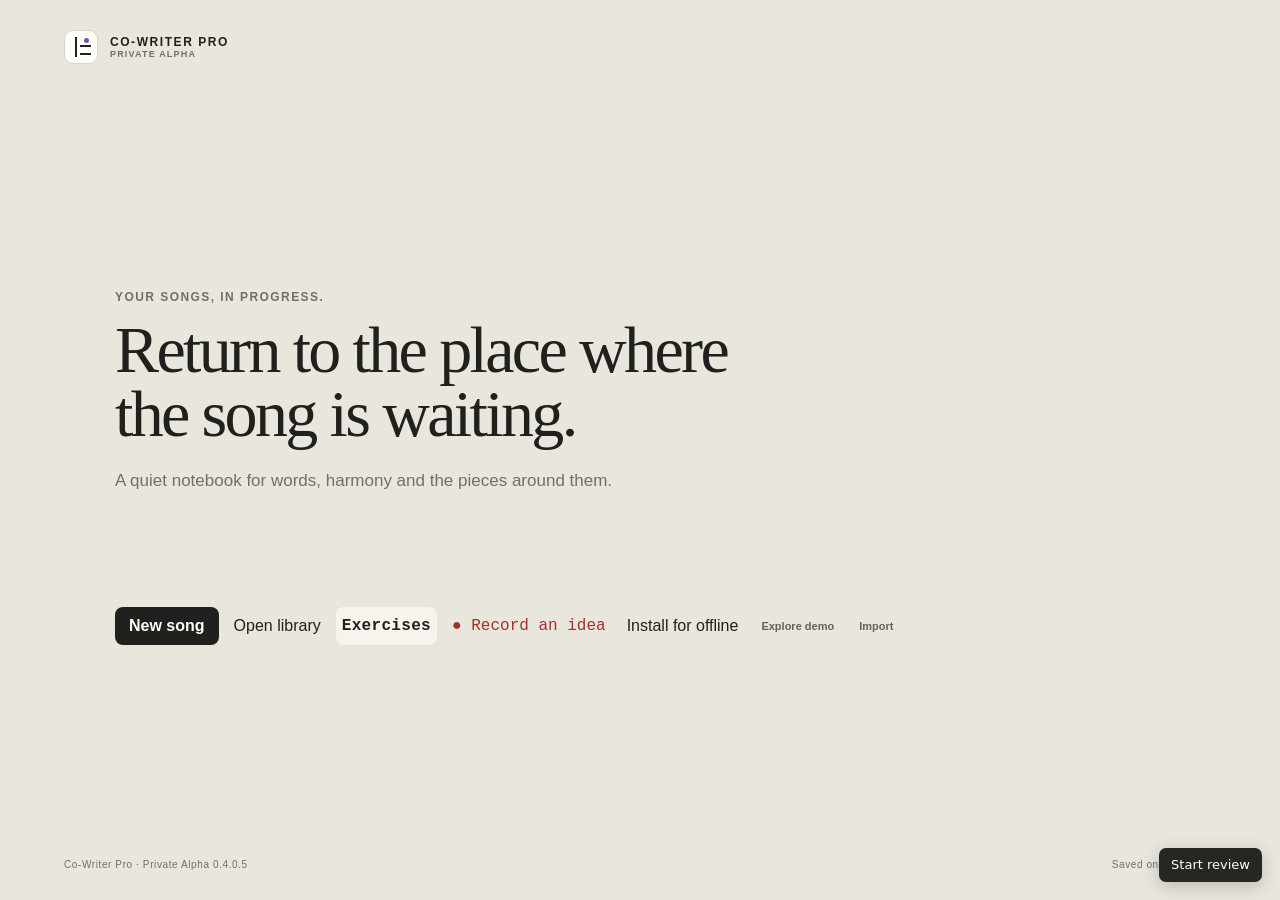
==== index.html @ 7f62469c "Publish Co-Writer Pro 0.4.0.5 field test" ====
<!doctype html>
<html lang="en">
<head>
  <meta charset="utf-8" />
  <meta name="viewport" content="width=device-width, initial-scale=1, viewport-fit=cover" />
  <meta name="theme-color" content="#f3f0e8" />
  <meta name="apple-mobile-web-app-capable" content="yes" />
  <meta name="apple-mobile-web-app-status-bar-style" content="default" />
  <title>Co-Writer Pro Private Alpha 0.4.0.5</title>
  <link rel="manifest" href="manifest.webmanifest" />
  <link rel="apple-touch-icon" href="icon-192.png" />
  <link rel="icon" href="data:image/svg+xml,%3Csvg xmlns='http://www.w3.org/2000/svg' viewBox='0 0 64 64'%3E%3Crect width='64' height='64' rx='14' fill='%23f7f3ea'/%3E%3Cpath d='M18 13v38M25 26h25M25 39h25' stroke='%2320211e' stroke-width='4' stroke-linecap='round'/%3E%3Ccircle cx='32' cy='18' r='4' fill='%237254b8'/%3E%3C/svg%3E" />
  <link rel="stylesheet" href="styles.css" />
</head>
<body>
  <div id="app" class="app-shell page-welcome">
    <section id="welcomePage" class="welcome-page" aria-label="Welcome">
      <header class="welcome-brand">
        <div class="brand-mark" aria-hidden="true"><span></span><i></i><i></i></div>
        <div><div class="wordmark">CO-WRITER PRO</div><div class="alpha-mark">PRIVATE ALPHA</div></div>
      </header>
      <main class="welcome-main">
        <div class="welcome-copy">
          <p class="welcome-kicker">Your songs, in progress.</p>
          <h1>Return to the place where the song is waiting.</h1>
          <p class="welcome-note">A quiet notebook for words, harmony and the pieces around them.</p>
        </div>
        <section id="welcomeContinueCard" class="continue-card hidden">
          <span>Continue writing</span>
          <strong id="welcomeContinueTitle">Untitled Song</strong>
          <small id="welcomeContinueMeta">Edited recently</small>
          <button type="button" id="welcomeContinue" class="primary-button">Open song</button>
        </section>
        <div class="welcome-actions">
          <button type="button" id="welcomeNewSong" class="primary-button">New song</button>
          <button type="button" id="welcomeLibrary" class="ghost-button">Open library</button>
          <button type="button" id="welcomeMorningLines" class="ghost-button welcome-exercises">Exercises</button>
          <button type="button" id="welcomeRecordIdea" class="ghost-button welcome-record">● Record an idea</button>
          <button type="button" id="welcomeInstall" class="ghost-button">Install for offline</button>
          <button type="button" id="welcomeDemo" class="text-button welcome-secondary">Explore demo</button>
          <button type="button" id="welcomeImport" class="text-button welcome-secondary">Import</button>
        </div>
      </main>
      <footer class="welcome-footer"><span>Co-Writer Pro · Private Alpha 0.4.0.5</span><span id="welcomeConnection">Saved on this device</span></footer>
    </section>

    <aside id="sidebar" class="sidebar" aria-label="Song library">
      <header class="sidebar-header">
        <button id="libraryHome" class="brand-lockup library-home" title="Welcome">
          <div class="brand-mark small" aria-hidden="true"><span></span><i></i><i></i></div>
          <div><div class="wordmark">CO-WRITER PRO</div><div class="library-heading">Library</div></div>
        </button>
        <div class="library-header-actions">
          <span class="alpha-mark">PRIVATE ALPHA</span>
          <button id="libraryMenu" class="icon-button" title="Library menu" aria-label="Library menu">•••</button>
          <button id="collapseSidebar" class="icon-button" title="Close library" aria-label="Close library">×</button>
        </div>
      </header>
      <button id="newSong" class="primary-button full-width">New song</button>
      <label class="search-wrap"><span class="sr-only">Search songs</span><input id="songSearch" type="search" placeholder="Search songs" /></label>
      <div id="libraryTools" class="library-tools">
        <button id="libraryFilterButton" class="text-button library-tool-button">Filter</button>
        <button id="librarySortButton" class="text-button library-tool-button">Recently edited</button>
      </div>
      <nav id="libraryFilters" class="library-filters" aria-label="Library filters">
        <button data-filter="active" class="filter-button active">Working</button>
        <button data-filter="finished" class="filter-button">Finished</button>
        <button data-filter="favourite" class="filter-button">Favourites</button>
        <button data-filter="archived" class="filter-button">Archive</button>
      </nav>
      <section id="projectsPanel" class="projects-panel" aria-label="Projects">
        <header><span>Projects</span><button id="newProject" class="icon-button" title="New project" aria-label="New project">+</button></header>
        <div id="projectList" class="project-list"></div>
      </section>
      <div id="songList" class="song-list" role="list"></div>
      <footer class="sidebar-footer">
        <button id="loadDemo" class="text-button">Explore demo</button>
        <button id="importBackup" class="text-button">Import</button>
        <button id="exportBackup" class="text-button">Backup</button>
      </footer>
    </aside>

    <main id="mainShell" class="main-shell">
      <header class="topbar no-print">
        <div class="topbar-left">
          <button id="expandSidebar" class="icon-button" title="Open library" aria-label="Open library">☰</button>
          <button id="homeButton" class="topbar-brand" title="Welcome"><span class="brand-mark tiny" aria-hidden="true"><span></span><i></i><i></i></span><span>CO-WRITER PRO</span></button>
          <div id="saveState" class="save-state"></div><div id="fieldStatus" class="field-status">On this device</div>
        </div>
        <nav id="modeNav" class="mode-nav" aria-label="Song views">
          <div class="creative-modes">
            <button data-view="plan">Plan</button>
            <button data-view="shape">Shape</button>
            <button data-view="write">Write</button>
          </div>
          <span class="mode-divider" aria-hidden="true"></span>
          <button data-view="chart" class="chart-mode-button">Chart</button>
        </nav>
        <div class="topbar-actions">
          <button id="undoButton" class="icon-button" title="Undo" aria-label="Undo">↶</button>
          <button id="redoButton" class="icon-button" title="Redo" aria-label="Redo">↷</button>
          <button id="themeToggle" class="icon-button" title="Toggle appearance" aria-label="Toggle appearance">◐</button>
          <button id="songMenu" class="icon-button" title="Song menu" aria-label="Song menu">•••</button>
        </div>
      </header>

      <section id="emptyState" class="empty-state hidden">
        <div class="empty-card">
          <div class="empty-kicker">CO-WRITER PRO</div>
          <h1>Your first song starts with a blank page.</h1>
          <div class="empty-actions"><button id="emptyNewSong" class="primary-button">New song</button><button id="emptyOpenLibrary" class="ghost-button">Open library</button></div>
        </div>
      </section>

      <section id="workspace" class="workspace hidden">
        <header class="song-shell-header no-print">
          <input id="songTitle" class="song-title-input" value="Untitled Song" aria-label="Song title" />
          <div id="songContext" class="song-context"></div>
          <div class="work-tape-space" aria-hidden="true"></div>
        </header>
        <div id="utilityToolbar" class="utility-toolbar no-print" aria-label="View toolbar"></div>
        <div id="viewHost" class="view-host"></div>
      </section>
    </main>

    <aside id="workbench" class="workbench no-print" aria-label="Shelf">
      <div id="workbenchResize" class="workbench-resize" title="Resize Shelf"></div>
      <header class="workbench-header">
        <div><div class="workbench-title">Shelf</div><div id="workbenchSubtitle" class="workbench-subtitle"></div></div>
        <button id="closeWorkbench" class="icon-button" title="Hide Shelf" aria-label="Hide Shelf">×</button>
      </header>
      <nav id="workbenchTabs" class="workbench-tabs">
        <button data-tab="words" class="active">Words</button>
        <button data-tab="music">Music</button>
      </nav>
      <div id="workbenchBody" class="workbench-body"></div>
    </aside>

    <section id="alternativesTray" class="alternatives-tray no-print" aria-label="Alternatives">
      <header class="alternatives-tray-header"><div><strong>Alternatives</strong><span id="alternativesTrayContext"></span></div><button id="closeAlternativesTray" class="icon-button" aria-label="Close alternatives">×</button></header>
      <div id="alternativesTrayBody" class="alternatives-tray-body"></div>
    </section>

    <aside id="demoGuide" class="demo-guide no-print" aria-label="Demo guide">
      <header class="demo-guide-header">
        <div><div class="demo-guide-kicker">DEMO GUIDE</div><div id="demoGuideProgress" class="demo-guide-progress">1 of 7</div></div>
        <button id="closeDemoGuide" class="icon-button" title="Close demo guide" aria-label="Close demo guide">×</button>
      </header>
      <div id="demoGuideBody" class="demo-guide-body"></div>
      <footer class="demo-guide-footer">
        <button id="demoGuideBack" class="ghost-button">Back</button>
        <button id="demoGuideNext" class="primary-button">Next</button>
      </footer>
    </aside>

    <div id="recordingTransport" class="recording-transport hidden" aria-hidden="true">
      <span class="record-dot"></span><strong>Work Tape</strong><time>00:00</time>
      <button type="button" data-record-action="pause">Pause</button>
      <button type="button" data-record-action="stop">Stop &amp; save</button>
    </div>
  </div>

  <input id="backupFile" type="file" accept=".zip,.json,application/zip,application/json" hidden />
  <div id="toast" class="toast" role="status" aria-live="polite"></div>
  <div id="overlayLayer"></div>

  <section id="morningLines" class="morning-lines hidden" aria-label="Exercises">
    <header class="morning-lines-header">
      <button id="morningLinesClose" class="text-button">← Welcome</button>
      <div><strong>EXERCISES</strong><span>Private writing practice</span></div>
      <button id="morningLinesNew" class="text-button">New page</button>
    </header>
    <div class="morning-lines-setup">
      <label>Exercise<select id="morningLinesExercise"></select></label>
      <p id="morningLinesPrompt"></p>
      <div class="morning-lines-times" aria-label="Timer length">
        <button data-minutes="5">5 min</button><button data-minutes="10">10 min</button><button data-minutes="15">15 min</button><button data-minutes="25">25 min</button>
      </div>
      <button id="morningLinesBegin" class="primary-button">Begin writing</button>
    </div>
    <main class="morning-lines-desk hidden">
      <div class="morning-lines-status"><span id="morningLinesExerciseName"></span><time id="morningLinesTimer">05:00</time></div>
      <textarea id="morningLinesEditor" spellcheck="true" autocapitalize="sentences" aria-label="Exercise page" placeholder="Start typing…"></textarea>
      <footer><span id="morningLinesWords">0 words</span><span id="morningLinesSaved">Saved locally</span></footer>
    </main>
  </section>

  <script src="chord-engine.js"></script>
  <script src="structure-engine.js"></script>
  <script src="utility-engine.js"></script>
  <script src="notebook-engine.js"></script>
  <script src="sandbox-data.js"></script>
  <script src="field-exchange.js"></script>
  <script src="review-capture.js"></script>
  <script src="morning-lines.js"></script>
  <script src="app.js"></script>
</body>
</html>
---- styles.css ----
:root{
  --bg:#e9e6de;--paper:#fffdf7;--paper-deep:#faf7ef;--surface:#f3f0e8;--surface-2:#ece8de;
  --ink:#20211e;--muted:#6f7169;--faint:#a1a39b;--line:#d9d5ca;--rule:#dedbd1;
  --blue:#2e6bd8;--blue-soft:#e9f0ff;--violet:#7254b8;--violet-soft:#eee9fa;
  --teal:#267d75;--teal-soft:#e5f2ef;--gold:#a97820;--gold-soft:#f8efd5;
  --amber:#b46c12;--amber-soft:#fff0d7;--red:#bf4b45;--green:#2d855f;
  --shadow:0 18px 55px rgba(37,36,31,.10);--sidebar-width:248px;--workbench-width:350px;
  --ui-font:"Helvetica Neue",Helvetica,Arial,sans-serif;--type-font:"Courier Prime","Courier New",Courier,monospace;
  --journal-font:Georgia,"Times New Roman",serif;--song-font:var(--journal-font);--song-ink:var(--ink);--song-size:19px;--song-line:1.65;--page-width:860px;
  color-scheme:light;
}
[data-theme="dark"]{
  --bg:#080906;--paper:#11120f;--paper-deep:#0d0e0c;--surface:#151713;--surface-2:#1d1f1a;
  --ink:#f1f0e9;--muted:#acaea5;--faint:#65685f;--line:#292b26;--rule:#30322c;
  --blue:#79a3ff;--blue-soft:#27364e;--violet:#b5a0ec;--violet-soft:#39304c;
  --teal:#75c4bb;--teal-soft:#253d39;--gold:#dfbd68;--gold-soft:#483f29;
  --amber:#e1aa5d;--amber-soft:#4a3a22;--red:#ed817a;--green:#70c29b;
  --shadow:0 22px 60px rgba(0,0,0,.72);color-scheme:dark;
}
*{box-sizing:border-box}html{scroll-behavior:smooth}html,body{margin:0;width:100%;height:100%;overflow:hidden;background:var(--bg);color:var(--ink);font-family:var(--ui-font);-webkit-font-smoothing:antialiased;text-rendering:optimizeLegibility}
button,input,textarea,select{font:inherit;color:inherit}button{cursor:pointer}.hidden{display:none!important}.sr-only{position:absolute;width:1px;height:1px;padding:0;margin:-1px;overflow:hidden;clip:rect(0,0,0,0);white-space:nowrap;border:0}
.app-shell{height:100vh;display:grid;grid-template-columns:var(--sidebar-width) minmax(0,1fr);overflow:hidden}.app-shell.sidebar-collapsed{grid-template-columns:0 minmax(0,1fr)}.app-shell.workbench-open{grid-template-columns:var(--sidebar-width) minmax(0,1fr) var(--workbench-width)}.app-shell.sidebar-collapsed.workbench-open{grid-template-columns:0 minmax(0,1fr) var(--workbench-width)}
.sidebar{min-width:0;background:var(--paper);border-right:1px solid var(--line);padding:16px;display:flex;flex-direction:column;gap:13px;overflow:hidden;transition:.16s ease}.sidebar-collapsed .sidebar{transform:translateX(-100%);opacity:0;pointer-events:none}.sidebar-header,.workbench-header,.topbar,.topbar-left,.topbar-actions{display:flex;align-items:center;justify-content:space-between;gap:10px}.wordmark{font-size:12px;font-weight:850;letter-spacing:.13em}.version-mark{font-size:10px;color:var(--muted);margin-top:2px}
.icon-button,.text-button,.filter-button,.mode-nav button,.ghost-button,.small-button,.primary-button,.tool-button{border:0;border-radius:8px;background:transparent}.icon-button{width:34px;height:34px;display:grid;place-items:center;color:var(--muted)}.icon-button:hover,.text-button:hover,.tool-button:hover{background:var(--surface-2);color:var(--ink)}.primary-button{background:var(--ink);color:var(--paper);padding:10px 14px;font-weight:760}.primary-button:hover{opacity:.9}.full-width{width:100%}
.search-wrap input{width:100%;height:38px;border:1px solid var(--line);border-radius:9px;background:var(--surface);padding:0 11px;outline:0}.search-wrap input:focus{border-color:var(--blue);box-shadow:0 0 0 3px color-mix(in srgb,var(--blue) 18%,transparent)}.library-filters{display:grid;grid-template-columns:repeat(2,1fr);gap:5px}.filter-button{padding:7px;color:var(--muted);font-size:12px}.filter-button.active{background:var(--blue-soft);color:var(--blue);font-weight:760}.song-list{flex:1;min-height:0;overflow:auto;display:grid;align-content:start;gap:5px}.song-item{border:1px solid transparent;border-radius:10px;background:transparent;padding:10px;text-align:left;display:grid;gap:4px}.song-item:hover{background:var(--surface)}.song-item.active{border-color:color-mix(in srgb,var(--blue) 36%,var(--line));background:var(--blue-soft)}.song-item-title{font-weight:760;white-space:nowrap;overflow:hidden;text-overflow:ellipsis}.song-item-meta{display:flex;justify-content:space-between;color:var(--muted);font-size:10px;text-transform:uppercase;letter-spacing:.05em}.song-item-opening{font-size:11px;color:var(--muted);white-space:nowrap;overflow:hidden;text-overflow:ellipsis}.sidebar-footer{display:flex;gap:3px;flex-wrap:wrap;border-top:1px solid var(--line);padding-top:10px}.text-button{padding:7px 8px;color:var(--muted);font-size:11px}
.main-shell{min-width:0;min-height:0;display:grid;grid-template-rows:54px minmax(0,1fr);overflow:hidden}.topbar{height:54px;border-bottom:1px solid var(--line);background:color-mix(in srgb,var(--paper) 92%,transparent);backdrop-filter:blur(12px);padding:0 14px;z-index:30}.save-state{font-size:11px;color:var(--muted)}.mode-nav{display:flex;gap:3px;background:var(--surface);border:1px solid var(--line);border-radius:10px;padding:3px}.mode-nav button{padding:7px 12px;font-size:12px;color:var(--muted)}.mode-nav button.active{background:var(--paper);box-shadow:0 1px 4px rgba(0,0,0,.08);color:var(--ink);font-weight:760}
.workspace{min-height:0;display:grid;grid-template-rows:auto auto minmax(0,1fr);overflow:hidden}.song-shell-header{background:var(--paper);border-bottom:1px solid var(--line);padding:12px 24px;display:flex;align-items:center;gap:12px}.song-title-input{font-size:22px;font-weight:820;border:0;background:transparent;outline:0;flex:1;min-width:0}.song-context{font-size:10px;color:var(--muted);white-space:nowrap}.utility-toolbar{min-height:46px;border-bottom:1px solid var(--line);background:var(--paper);display:flex;align-items:center;justify-content:space-between;gap:8px;padding:6px 14px;overflow-x:auto;scrollbar-width:thin;z-index:20}.tool-group{display:flex;align-items:center;gap:5px;flex:0 0 auto}.tool-group.right{margin-left:auto}.tool-button{padding:7px 9px;color:var(--muted);font-size:11px;white-space:nowrap;border:1px solid transparent}.tool-button.primary-action{background:var(--blue-soft);color:var(--blue);font-weight:760}.tool-button.active{background:var(--surface-2);color:var(--ink)}.tool-button:disabled{opacity:.35;cursor:default}.tool-select{height:31px;border:1px solid var(--line);background:var(--surface);border-radius:7px;padding:0 7px;color:var(--ink);font-size:11px}.tool-divider{width:1px;height:24px;background:var(--line);margin:0 2px}.view-host{min-height:0;overflow:auto;overscroll-behavior:contain}.empty-state{display:grid;place-items:center;padding:30px;height:100%}.empty-card{width:min(610px,100%);background:var(--paper);border:1px solid var(--line);box-shadow:var(--shadow);padding:58px;border-radius:18px}.empty-kicker{color:var(--muted);font-size:11px;font-weight:820;letter-spacing:.13em}.empty-card h1{font-size:48px;line-height:1.02;letter-spacing:-.045em;margin:14px 0}.empty-card p{color:var(--muted);line-height:1.65;max-width:490px;margin:0 0 26px}
/* Plan */
.plan-view{min-height:100%;padding:34px 28px 80px}.plan-page{width:min(var(--page-width),100%);min-height:calc(100vh - 210px);margin:0 auto;background:var(--paper);border:1px solid var(--line);border-radius:4px;box-shadow:0 16px 42px rgba(43,41,34,.08);padding:58px 64px 90px;position:relative}.plan-page::before{content:"";position:absolute;left:44px;top:0;bottom:0;width:1px;background:color-mix(in srgb,var(--teal) 22%,transparent)}.brain-dump{display:block;width:100%;min-height:620px;border:0;resize:none;outline:0;background:transparent;color:var(--ink);font-family:var(--song-font);font-size:var(--song-size);line-height:var(--song-line);padding:0;white-space:pre-wrap}.brain-dump::placeholder{color:var(--faint)}.selection-bar{position:fixed;z-index:80;display:flex;gap:3px;padding:4px;background:var(--ink);color:var(--paper);border-radius:9px;box-shadow:var(--shadow)}.selection-bar button{border:0;background:transparent;color:inherit;padding:6px 8px;border-radius:6px;font-size:10px}.selection-bar button:hover{background:rgba(255,255,255,.15)}
/* Shape */
.shape-view{height:100%;min-height:680px;position:relative;overflow:hidden;background:var(--surface)}.shape-viewport{position:absolute;inset:0;overflow:hidden;cursor:default;touch-action:none;background-image:radial-gradient(circle at 1px 1px,color-mix(in srgb,var(--line) 65%,transparent) 1px,transparent 0);background-size:24px 24px}.shape-viewport.hand{cursor:grab}.shape-viewport.panning{cursor:grabbing}.shape-world{position:absolute;left:0;top:0;width:2600px;height:1800px;transform-origin:0 0}.shape-object{position:absolute;user-select:none}.shape-block{width:220px;min-height:108px;background:var(--paper);border:1px solid var(--line);border-left:4px solid var(--ink);border-radius:10px;box-shadow:0 8px 22px rgba(38,37,32,.08);padding:10px 11px 12px;transition:box-shadow .12s,border-color .12s}.shape-block[data-type="harmony"]{border-left-color:var(--violet);background:color-mix(in srgb,var(--violet-soft) 38%,var(--paper))}.shape-block[data-type="title"]{border-left-color:var(--gold);background:color-mix(in srgb,var(--gold-soft) 42%,var(--paper))}.shape-block.selected,.shape-section.selected{outline:3px solid color-mix(in srgb,var(--blue) 58%,transparent);outline-offset:2px}.shape-block.moving,.shape-section.moving{box-shadow:0 20px 40px rgba(25,25,22,.20);z-index:10}.shape-block-head,.shape-section-head{display:flex;align-items:center;justify-content:space-between;gap:8px;margin-bottom:7px}.shape-grip{border:0;background:transparent;color:var(--faint);cursor:grab;padding:2px 4px;font-weight:900;letter-spacing:-2px}.shape-label{font-size:9px;color:var(--muted);text-transform:uppercase;letter-spacing:.1em;font-weight:820}.shape-more{border:0;background:transparent;color:var(--faint);padding:2px 4px}.shape-block textarea{width:100%;min-height:62px;border:0;resize:none;background:transparent;outline:0;font:inherit;line-height:1.42;color:var(--ink);user-select:text}.shape-chord-summary{font-size:10px;color:var(--violet);margin-top:5px}.shape-section{width:340px;min-height:250px;background:color-mix(in srgb,var(--paper) 95%,transparent);border:1px solid color-mix(in srgb,var(--blue) 18%,var(--line));border-radius:13px;box-shadow:0 10px 28px rgba(38,37,32,.08);padding:11px;resize:both;overflow:auto}.shape-section-title{border:0;background:transparent;outline:0;font-weight:820;min-width:0;flex:1;text-transform:uppercase;letter-spacing:.055em;font-size:12px}.shape-section-lines{display:grid;gap:7px}.shape-line-chip{border:1px solid var(--line);background:var(--paper-deep);border-radius:8px;padding:8px 9px;display:grid;grid-template-columns:minmax(0,1fr) auto;gap:8px;align-items:start;font-family:var(--song-font);font-size:13px;line-height:1.35;cursor:grab}.shape-line-chip.harmony{color:var(--violet);font-family:ui-monospace,SFMono-Regular,Menlo,monospace}.shape-line-chip button{border:0;background:transparent;color:var(--faint);padding:1px 3px}.shape-empty{border:1px dashed var(--line);border-radius:9px;padding:18px;color:var(--muted);font-size:12px;text-align:center}.shape-lasso{position:absolute;border:1px solid var(--blue);background:color-mix(in srgb,var(--blue) 12%,transparent);pointer-events:none;z-index:50}.shape-zoom{position:absolute;right:16px;bottom:16px;z-index:15;display:flex;align-items:center;gap:3px;background:var(--paper);border:1px solid var(--line);border-radius:10px;padding:4px;box-shadow:0 7px 20px rgba(0,0,0,.08)}.shape-zoom button{border:0;background:transparent;border-radius:6px;width:29px;height:29px}.shape-zoom span{font-size:10px;color:var(--muted);min-width:43px;text-align:center}
/* Write notebook */
.write-view{min-height:100%;padding:20px 0 80px}.write-sticky{position:sticky;top:0;z-index:10;background:color-mix(in srgb,var(--bg) 91%,transparent);backdrop-filter:blur(10px);border-bottom:1px solid color-mix(in srgb,var(--line) 70%,transparent);padding:7px 24px;display:flex;align-items:center;justify-content:center;gap:6px}.section-nav{display:flex;gap:4px;overflow:auto;max-width:min(var(--page-width),100%)}.section-nav button{border:0;background:transparent;color:var(--muted);border-radius:7px;padding:6px 9px;font-size:10px;white-space:nowrap}.section-nav button.active{background:var(--paper);color:var(--ink);box-shadow:0 1px 4px rgba(0,0,0,.08)}.document-wrap{padding:24px 24px 80px}.document-page{width:min(var(--page-width),100%);margin:0 auto;background:var(--paper);border:1px solid var(--line);border-radius:4px;box-shadow:0 18px 48px rgba(40,38,33,.09);padding:42px 62px 90px;position:relative}.document-page::before{content:"";position:absolute;left:42px;top:0;bottom:0;width:1px;background:color-mix(in srgb,var(--blue) 14%,transparent)}.harmony-meta{display:flex;gap:5px;flex-wrap:wrap;margin:0 0 32px}.meta-pill{border:1px solid var(--line);background:var(--paper-deep);border-radius:999px;padding:5px 9px;color:var(--muted);font-size:9px}.meta-pill:hover{border-color:var(--violet);color:var(--violet)}.write-section{margin:8px 0 28px;position:relative}.write-section-head{height:34px;display:flex;align-items:center;gap:6px;margin-left:-31px}.section-grip,.line-grip{border:0;background:transparent;color:transparent;cursor:grab;border-radius:6px;font-weight:900;letter-spacing:-2px}.write-section:hover>.write-section-head .section-grip,.notebook-row:hover>.line-grip,.notebook-row.active>.line-grip{color:var(--faint)}.section-grip:hover,.line-grip:hover{background:var(--surface-2);color:var(--blue)!important}.write-section-label{border:0;background:transparent;outline:0;font-size:11px;font-weight:840;letter-spacing:.095em;text-transform:uppercase;flex:1}.section-actions{display:flex;gap:2px;opacity:0}.write-section:hover>.write-section-head .section-actions{opacity:1}.section-actions button,.line-menu-button{border:0;background:transparent;color:var(--faint);border-radius:6px;padding:5px 7px;font-size:10px}.section-actions button:hover,.line-menu-button:hover{background:var(--surface-2);color:var(--ink)}.section-key-note{font-size:9px;color:var(--violet);margin-left:auto}.section-insert{height:22px;display:grid;place-items:center}.section-insert button{border:1px solid transparent;background:var(--paper);color:transparent;border-radius:999px;padding:2px 9px;font-size:9px}.section-insert:hover button,.section-insert button:focus{color:var(--blue);border-color:color-mix(in srgb,var(--blue) 30%,var(--line));background:var(--blue-soft)}
.notebook-lines{display:grid}.notebook-row{position:relative;display:grid;grid-template-columns:27px minmax(0,1fr) 50px;align-items:stretch;min-height:58px}.notebook-row.active{background:linear-gradient(90deg,transparent 0,color-mix(in srgb,var(--blue-soft) 35%,transparent) 7%,color-mix(in srgb,var(--blue-soft) 35%,transparent) 94%,transparent)}.line-grip{align-self:center;width:25px;height:38px;margin-left:-2px}.line-paper{position:relative;border-bottom:1px solid var(--rule);padding:4px 5px 7px;min-width:0}.notebook-row.active .line-paper,.notebook-row:hover .line-paper{border-bottom-color:color-mix(in srgb,var(--blue) 34%,var(--rule))}.notebook-content{display:flex;flex-wrap:wrap;align-items:flex-end;min-height:44px;font-family:var(--song-font);font-size:var(--song-size);line-height:var(--song-line);text-align:left;cursor:text}.word-stack{display:inline-grid;grid-template-rows:18px auto;align-items:end;min-width:8px;position:relative;white-space:pre}.word-stack .word-text{min-height:calc(var(--song-size) * var(--song-line));white-space:pre}.chord-slot{height:18px;display:flex;align-items:flex-end;gap:2px;min-width:100%;border-radius:4px;position:relative}.notebook-row.active .chord-slot:empty:hover::after,.notebook-row:hover .chord-slot:empty:hover::after{content:"+";color:var(--violet);font:700 10px/1 Inter,sans-serif;background:var(--violet-soft);border-radius:4px;padding:2px 4px}.chord-token{border:0;background:transparent;color:var(--violet);font:740 max(10px,calc(var(--song-size) * .62))/1 Inter,sans-serif;padding:1px 2px;border-radius:4px;white-space:nowrap;cursor:grab}.chord-token:hover,.chord-token.selected{background:var(--violet-soft);box-shadow:0 0 0 1px color-mix(in srgb,var(--violet) 35%,transparent)}.chord-token.needs-review::after{content:"•";color:var(--amber);margin-left:2px}.line-editor{width:100%;min-height:42px;border:0;resize:none;outline:0;background:transparent;color:var(--ink);font-family:var(--song-font);font-size:var(--song-size);line-height:var(--song-line);padding:18px 0 0;overflow:hidden}.progression-row .line-editor,.progression-display{font-family:ui-monospace,SFMono-Regular,Menlo,monospace;color:var(--violet);font-size:calc(var(--song-size) * .78)}.line-right{display:flex;align-items:center;justify-content:flex-end;gap:2px}.alt-count{border:0;background:transparent;color:var(--muted);font-size:9px;white-space:nowrap;padding:4px;border-radius:5px}.alt-count:hover{background:var(--surface-2);color:var(--blue)}.line-menu-button{opacity:0}.notebook-row:hover .line-menu-button,.notebook-row.active .line-menu-button{opacity:1}.line-context{grid-column:2/3;display:flex;gap:4px;padding:5px 0 2px}.line-context button{border:0;background:var(--surface);border-radius:6px;padding:5px 7px;color:var(--muted);font-size:9px}.line-context button:hover{background:var(--blue-soft);color:var(--blue)}.add-line{margin:8px 0 0 28px;border:0;background:transparent;color:var(--faint);font-size:10px;padding:5px 8px;border-radius:6px}.add-line:hover{background:var(--surface);color:var(--blue)}.first-section{border:1px dashed var(--line);border-radius:12px;padding:28px;color:var(--muted);display:grid;gap:10px;justify-items:start}.first-section strong{color:var(--ink);font-size:18px}
/* Chord palette */
.floating-palette{position:fixed;z-index:90;width:min(380px,calc(100vw - 24px));background:var(--paper);border:1px solid var(--line);border-radius:13px;box-shadow:var(--shadow);padding:12px}.palette-head{display:flex;align-items:center;justify-content:space-between;margin-bottom:9px}.palette-head strong{font-size:12px}.palette-grid{display:grid;grid-template-columns:repeat(4,1fr);gap:5px}.palette-chord{border:1px solid color-mix(in srgb,var(--violet) 28%,var(--line));background:var(--violet-soft);border-radius:7px;padding:7px;color:var(--violet);display:grid;gap:2px;text-align:center}.palette-chord span:last-child{font-size:8px;color:var(--muted)}.palette-input{display:flex;gap:6px;margin-top:9px}.palette-input input{flex:1;border:1px solid var(--line);background:var(--surface);border-radius:7px;padding:8px;outline:0}.palette-actions{display:flex;gap:5px;margin-top:8px}.palette-actions button{border:1px solid var(--line);background:var(--paper);border-radius:7px;padding:6px 8px;font-size:10px}.palette-actions .danger{color:var(--red)}
/* Workbench */
.workbench{position:relative;min-width:0;background:var(--paper);border-left:1px solid var(--line);display:none;grid-template-rows:auto auto minmax(0,1fr);overflow:hidden}.workbench-open .workbench{display:grid}.workbench-resize{position:absolute;left:-4px;top:0;bottom:0;width:8px;cursor:col-resize;z-index:3}.workbench-header{padding:14px;border-bottom:1px solid var(--line)}.workbench-title{font-weight:840}.workbench-subtitle{font-size:10px;color:var(--muted)}.workbench-tabs{display:grid;grid-template-columns:repeat(3,1fr);gap:2px;padding:6px;border-bottom:1px solid var(--line)}.workbench-tabs button{border:0;background:transparent;border-radius:7px;padding:7px 4px;font-size:10px;color:var(--muted)}.workbench-tabs button.active{background:var(--blue-soft);color:var(--blue);font-weight:760}.workbench-body{min-height:0;overflow:auto;padding:14px}.workbench-scope{display:flex;gap:4px;margin-bottom:10px}.workbench-scope button{border:1px solid var(--line);background:var(--paper);border-radius:999px;padding:5px 8px;color:var(--muted);font-size:9px}.workbench-scope button.active{background:var(--blue-soft);color:var(--blue);border-color:color-mix(in srgb,var(--blue) 30%,var(--line))}.workbench-stack{display:grid;gap:9px}.workbench-empty{border:1px dashed var(--line);border-radius:10px;padding:16px;color:var(--muted);font-size:12px;line-height:1.5}.shelf-card{border:1px dashed var(--line);border-left:4px solid var(--ink);border-radius:10px;background:var(--paper-deep);padding:11px}.shelf-card.harmony{border-left-color:var(--violet)}.shelf-card.title{border-left-color:var(--gold)}.shelf-meta{font-size:8px;text-transform:uppercase;letter-spacing:.08em;color:var(--muted);margin-bottom:5px}.shelf-copy{white-space:pre-wrap;font-family:var(--song-font);font-size:13px;line-height:1.4}.shelf-actions{display:flex;gap:4px;margin-top:9px}.shelf-actions button{border:1px solid var(--line);background:var(--paper);border-radius:6px;padding:5px 7px;color:var(--muted);font-size:9px}.chord-helper-grid{display:grid;grid-template-columns:repeat(4,1fr);gap:6px}.chord-choice{border:1px solid color-mix(in srgb,var(--violet) 28%,var(--line));background:var(--violet-soft);border-radius:8px;padding:8px;color:var(--violet);display:grid;gap:2px;text-align:center}.chord-choice span:last-child{font-size:9px;color:var(--muted)}.workbench textarea{width:100%;min-height:130px;border:1px solid var(--line);background:var(--surface);border-radius:9px;padding:10px;resize:vertical;outline:0;margin-top:12px}
/* Chart */
.chart-view{padding:28px}.chart-tools{width:min(980px,100%);margin:0 auto 14px;display:flex;gap:7px;flex-wrap:wrap}.chart-tools select,.chart-tools button{border:1px solid var(--line);background:var(--paper);border-radius:8px;padding:8px 10px;font-size:11px}.chart-page{width:min(900px,100%);margin:0 auto;background:#fff;color:#191a17;border:1px solid #ddd8ce;box-shadow:var(--shadow);padding:58px 66px 80px}.chart-title{font-size:34px;letter-spacing:-.035em;margin:0}.chart-meta{color:#73756e;font-size:10px;margin:7px 0 30px}.chart-section{margin:0 0 24px;break-inside:avoid}.chart-section h3{font-size:10px;letter-spacing:.1em;text-transform:uppercase;margin:0 0 10px}.chart-line{font-family:Georgia,"Times New Roman",serif;font-size:16px;line-height:1.7;min-height:26px}.chart-line .anchor-group{display:inline-grid;grid-template-rows:13px auto;vertical-align:bottom}.chart-line .anchor-chord{color:#5f439d;font:700 10px/1 Inter,sans-serif}.chart-line .anchor-word{white-space:pre}
/* overlays */
.toast{position:fixed;left:50%;bottom:24px;z-index:120;transform:translate(-50%,16px);opacity:0;pointer-events:none;background:var(--ink);color:var(--paper);border-radius:10px;padding:10px 13px;display:flex;gap:10px;align-items:center;transition:.15s}.toast.visible{opacity:1;transform:translate(-50%,0);pointer-events:auto}.toast button{border:0;background:rgba(255,255,255,.15);color:inherit;border-radius:6px;padding:4px 7px}.overlay-backdrop{position:fixed;inset:0;z-index:70;background:rgba(20,21,18,.34);display:grid;place-items:center;padding:24px}.overlay-backdrop.clear{background:transparent}.modal{width:min(660px,100%);max-height:90vh;overflow:auto;background:var(--paper);border:1px solid var(--line);border-radius:14px;box-shadow:var(--shadow)}.modal-head,.modal-foot{padding:15px 18px;display:flex;align-items:center;justify-content:space-between;gap:10px}.modal-head{border-bottom:1px solid var(--line)}.modal-head h3{margin:0;font-size:16px}.modal-body{padding:18px}.modal-foot{border-top:1px solid var(--line);justify-content:flex-end}.field{display:grid;gap:6px;margin-bottom:14px}.field label{font-size:9px;color:var(--muted);text-transform:uppercase;letter-spacing:.08em;font-weight:760}.field input,.field textarea,.field select{width:100%;border:1px solid var(--line);background:var(--surface);border-radius:8px;padding:9px;outline:0}.field textarea{min-height:130px}.choice-list{display:grid;gap:4px}.choice-button{width:100%;border:0;background:transparent;border-radius:8px;padding:10px;text-align:left}.choice-button:hover{background:var(--blue-soft);color:var(--blue)}.menu-popover{position:fixed;z-index:90;width:225px;background:var(--paper);border:1px solid var(--line);border-radius:11px;box-shadow:var(--shadow);padding:5px}.menu-popover button{width:100%;border:0;background:transparent;border-radius:7px;padding:9px;text-align:left;font-size:11px}.menu-popover button:hover{background:var(--blue-soft);color:var(--blue)}.menu-popover button.danger{color:var(--red)}
@media(max-width:1080px){.app-shell.workbench-open{grid-template-columns:var(--sidebar-width) minmax(0,1fr)}.app-shell.sidebar-collapsed.workbench-open{grid-template-columns:0 minmax(0,1fr)}.workbench-open .workbench{position:fixed;right:0;top:54px;bottom:0;width:min(var(--workbench-width),92vw);z-index:50;box-shadow:var(--shadow)}.document-page,.plan-page{padding-left:48px;padding-right:42px}.document-page::before,.plan-page::before{left:32px}}
@media(max-width:760px){body{overflow:auto}.app-shell,.app-shell.workbench-open{display:block;height:auto}.sidebar{position:fixed;left:0;top:0;bottom:0;width:270px;z-index:60;box-shadow:var(--shadow)}.main-shell{min-height:100vh}.topbar{position:sticky;top:0}.mode-nav{max-width:55vw;overflow:auto}.song-shell-header{padding:10px 16px}.song-context{display:none}.utility-toolbar{position:sticky;top:54px}.view-host{overflow:visible}.plan-view{padding:14px 0}.plan-page,.document-page{border-left:0;border-right:0;border-radius:0;box-shadow:none;padding:38px 25px 70px}.plan-page::before,.document-page::before{display:none}.document-wrap{padding:12px 0 60px}.notebook-row{grid-template-columns:22px minmax(0,1fr) 38px}.shape-view{height:calc(100vh - 150px)}.chart-view{padding:10px 0}.chart-page{border-left:0;border-right:0;box-shadow:none;padding:42px 24px}.tool-group.right{display:none}}
@media print{body{background:#fff;overflow:visible}.no-print,.sidebar,.topbar,.song-shell-header,.utility-toolbar,.workbench,.toast,#overlayLayer,.chart-tools{display:none!important}.app-shell,.main-shell,.workspace,.view-host,.chart-view{display:block;height:auto;overflow:visible;padding:0}.chart-page{border:0;box-shadow:none;width:100%;padding:0}.chart-title{font-size:26pt}.chart-line{font-size:10.5pt}}

/* 0.3.3 interaction and cohesion */
.shape-copy{min-height:62px;white-space:pre-wrap;line-height:1.42;color:var(--ink);user-select:none;cursor:default;padding:1px 0}
.shape-object.selected .shape-copy{cursor:grab}
.shape-object.moving .shape-copy{cursor:grabbing}
.shape-section-title{user-select:none;cursor:default}
.tool-button.selection-action{background:var(--blue-soft);color:var(--blue);font-weight:760}
.text-popover{position:fixed;z-index:90;width:250px;background:var(--paper);border:1px solid var(--line);border-radius:11px;box-shadow:var(--shadow);padding:6px;display:flex;align-items:center;gap:5px}
.text-popover select{flex:1;min-width:0;border:1px solid var(--line);background:var(--surface);border-radius:7px;padding:7px;color:var(--ink)}
.text-popover button{border:1px solid var(--line);background:var(--paper);border-radius:7px;padding:7px 9px;color:var(--muted);font-size:10px}
.side-tool-form{display:grid;gap:13px}
.side-field{display:grid;gap:6px}
.side-field>span,.tool-summary>span{font-size:9px;color:var(--muted);text-transform:uppercase;letter-spacing:.08em;font-weight:760}
.side-field select,.side-field input{width:100%;border:1px solid var(--line);background:var(--surface);border-radius:8px;padding:9px;color:var(--ink);outline:0}
.tool-summary{display:grid;gap:4px;padding-bottom:10px;border-bottom:1px solid var(--line)}
.tool-summary strong{font-size:14px}
.transpose-preview{display:grid;gap:4px}
.preview-heading{font-size:9px;color:var(--muted);text-transform:uppercase;letter-spacing:.08em;font-weight:760;margin-bottom:2px}
.preview-pair{display:grid;grid-template-columns:minmax(0,1fr) 18px minmax(0,1fr);align-items:center;gap:6px;padding:7px 8px;border:1px solid var(--line);background:var(--paper-deep);border-radius:7px;font-family:ui-monospace,SFMono-Regular,Menlo,monospace;font-size:11px}
.preview-pair span:nth-child(2){color:var(--muted);text-align:center}
.preview-pair strong{color:var(--violet)}
.side-tool-actions{display:flex;justify-content:flex-end;gap:6px;padding-top:4px}
.side-tool-actions .compact{padding-left:8px;padding-right:8px}
.workbench-tabs.hidden{display:none}
.workbench-open .document-page{transition:width .14s ease}
@media(min-width:1081px){.workbench-open .document-wrap{padding-left:18px;padding-right:18px}}
.choice-popover{max-height:min(360px,calc(100vh - 24px));overflow:auto}
.menu-heading{padding:8px 9px 6px;color:var(--muted);font-size:9px;font-weight:800;letter-spacing:.08em;text-transform:uppercase;border-bottom:1px solid var(--line);margin-bottom:3px}


/* 0.3.3.1 isolated demonstration */
:root{--demo-guide-width:272px}
.app-shell.demo-guide-open{grid-template-columns:var(--sidebar-width) minmax(0,1fr) var(--demo-guide-width)}
.app-shell.sidebar-collapsed.demo-guide-open{grid-template-columns:0 minmax(0,1fr) var(--demo-guide-width)}
.app-shell.workbench-open.demo-guide-open{grid-template-columns:var(--sidebar-width) minmax(0,1fr) var(--workbench-width) var(--demo-guide-width)}
.app-shell.sidebar-collapsed.workbench-open.demo-guide-open{grid-template-columns:0 minmax(0,1fr) var(--workbench-width) var(--demo-guide-width)}
.demo-mode .topbar{background:color-mix(in srgb,var(--teal-soft) 58%,var(--paper));border-bottom-color:color-mix(in srgb,var(--teal) 24%,var(--line))}
.demo-badge{display:inline-block;border:1px solid color-mix(in srgb,var(--teal) 35%,var(--line));background:var(--teal-soft);color:var(--teal);border-radius:999px;padding:3px 7px;font-size:9px;font-weight:850;letter-spacing:.08em;vertical-align:middle}
.demo-guide{display:none;min-width:0;background:var(--paper);border-left:1px solid var(--line);grid-template-rows:auto minmax(0,1fr) auto;overflow:hidden}
.demo-guide.visible{display:grid}
.demo-guide-header{display:flex;align-items:center;justify-content:space-between;gap:8px;padding:15px;border-bottom:1px solid var(--line)}
.demo-guide-kicker{font-size:10px;letter-spacing:.12em;font-weight:850;color:var(--teal)}
.demo-guide-progress{font-size:10px;color:var(--muted);margin-top:3px}
.demo-guide-body{overflow:auto;padding:17px;display:grid;align-content:start;gap:13px}
.demo-guide-body h3{font-size:18px;line-height:1.15;letter-spacing:-.02em;margin:4px 0 0}
.demo-guide-body p{font-size:12px;line-height:1.6;color:var(--muted);margin:0}
.demo-guide-purpose{padding:12px;border:1px solid var(--line);background:var(--paper-deep);border-radius:10px;color:var(--muted);font-size:10px;line-height:1.65}
.demo-guide-purpose strong{color:var(--ink)}
.demo-guide-footer{display:flex;justify-content:space-between;gap:8px;padding:12px 14px;border-top:1px solid var(--line)}
.demo-guide-footer button{min-width:76px;padding:8px 11px}
.demo-highlight{position:relative;z-index:8;outline:3px solid color-mix(in srgb,var(--teal) 65%,transparent)!important;outline-offset:5px!important;box-shadow:0 0 0 8px color-mix(in srgb,var(--teal) 10%,transparent),var(--shadow)!important;transition:outline-color .15s,box-shadow .15s}
@media(max-width:1320px){
  .app-shell.workbench-open.demo-guide-open{grid-template-columns:var(--sidebar-width) minmax(0,1fr) var(--demo-guide-width)}
  .app-shell.sidebar-collapsed.workbench-open.demo-guide-open{grid-template-columns:0 minmax(0,1fr) var(--demo-guide-width)}
  .demo-guide-open.workbench-open .workbench{position:fixed;right:var(--demo-guide-width);top:54px;bottom:0;width:min(var(--workbench-width),42vw);z-index:50;box-shadow:var(--shadow)}
}
@media(max-width:860px){
  .app-shell.demo-guide-open,.app-shell.sidebar-collapsed.demo-guide-open,.app-shell.workbench-open.demo-guide-open,.app-shell.sidebar-collapsed.workbench-open.demo-guide-open{display:block}
  .demo-guide.visible{position:fixed;right:0;top:54px;bottom:0;width:min(var(--demo-guide-width),88vw);z-index:55;box-shadow:var(--shadow)}
}
@media print{.demo-guide{display:none!important}}

/* Sandbox library foundation */
.sandbox-badge{border-color:color-mix(in srgb,var(--blue) 38%,var(--line));background:var(--blue-soft);color:var(--blue)}
.library-filters button:disabled{opacity:.32;cursor:default}

/* Language and flow foundation */
.song-search-input{width:100%;border:1px solid var(--line);border-radius:10px;background:var(--paper);color:var(--ink);padding:12px 14px;font:inherit;margin-bottom:12px}.song-search-results{max-height:52vh;overflow:auto}.chord-token.needs-review{position:relative}.chord-token.needs-review::after{content:"";position:absolute;right:-4px;top:-3px;width:6px;height:6px;border-radius:50%;background:var(--amber)}

/* Songwriter interface foundation */
.library-tools{display:flex;align-items:center;justify-content:space-between;gap:6px;margin-top:-5px}.library-tool-button{border:1px solid var(--line);background:var(--paper);border-radius:8px;padding:6px 8px;max-width:55%;overflow:hidden;text-overflow:ellipsis;white-space:nowrap}.projects-panel{display:grid;gap:5px;border-top:1px solid var(--line);padding-top:10px}.projects-panel>header{display:flex;align-items:center;justify-content:space-between;padding:0 3px}.projects-panel>header>span{font-size:9px;text-transform:uppercase;letter-spacing:.1em;color:var(--muted);font-weight:820}.project-list{display:grid;gap:2px}.project-button{border:0;background:transparent;border-radius:7px;text-align:left;padding:6px 8px;color:var(--muted);font-size:11px;white-space:nowrap;overflow:hidden;text-overflow:ellipsis}.project-button:hover,.project-button.active{background:var(--surface);color:var(--ink)}.project-button.drop-target{background:var(--blue-soft);color:var(--blue);outline:1px solid color-mix(in srgb,var(--blue) 35%,var(--line))}.song-item{padding:0;display:grid;grid-template-columns:minmax(0,1fr) auto;align-items:start;overflow:hidden}.song-item-open{border:0;background:transparent;text-align:left;min-width:0;padding:10px;display:grid;gap:4px;color:inherit}.song-stage-button{align-self:start;margin:8px 7px 0 0;border:0;background:var(--surface-2);border-radius:999px;padding:4px 7px;color:var(--muted);font-size:8px;text-transform:uppercase;letter-spacing:.055em}.song-stage-button:hover{background:var(--blue-soft);color:var(--blue)}.song-item-project,.song-item-tuning{font-size:9px;color:var(--muted);white-space:nowrap;overflow:hidden;text-overflow:ellipsis}.song-item-opening{grid-column:auto}.song-item[draggable="true"]{cursor:grab}

/* Blank writing page first */
.plan-view{padding-top:22px}.plan-page{padding-top:48px}.brain-dump:empty::before{content:none}.selection-bar{display:none!important}

/* Shape: scraps rather than cards */
.shape-block{border:1px solid color-mix(in srgb,var(--line) 82%,transparent);border-left-width:1px;border-radius:5px;box-shadow:0 3px 10px rgba(38,37,32,.045);padding:9px 11px 12px;background:var(--paper)}.shape-block[data-type="harmony"]{border-left:3px solid var(--violet);background:color-mix(in srgb,var(--violet-soft) 24%,var(--paper))}.shape-block[data-type="title"]{border-left:3px solid var(--gold);background:color-mix(in srgb,var(--gold-soft) 25%,var(--paper))}.shape-block-head{min-height:14px;margin:-3px 0 4px}.shape-block[data-type="fragment"] .shape-block-head{height:0;min-height:0;margin:0}.shape-block[data-type="fragment"] .shape-label{display:none}.shape-block .shape-grip,.shape-block .shape-more{opacity:0;pointer-events:none;transition:opacity .1s}.shape-block:hover .shape-grip,.shape-block:hover .shape-more,.shape-block.selected .shape-grip,.shape-block.selected .shape-more{opacity:1;pointer-events:auto}.shape-label{font-size:8px}.shape-copy{min-height:46px;font-family:var(--song-font);font-size:14px;line-height:1.45;padding-top:2px}.progression-copy{font-family:ui-monospace,SFMono-Regular,Menlo,monospace;color:var(--violet);letter-spacing:.015em}.shape-section{min-height:132px!important;height:270px;resize:both;overflow:visible;border-radius:7px;box-shadow:0 4px 14px rgba(38,37,32,.055);padding:9px;background:color-mix(in srgb,var(--paper) 97%,transparent)}.shape-section-head{margin-bottom:5px}.shape-section .shape-grip,.shape-section .shape-more{opacity:0;transition:opacity .1s}.shape-section:hover .shape-grip,.shape-section:hover .shape-more,.shape-section.selected .shape-grip,.shape-section.selected .shape-more{opacity:1}.shape-section-lines{gap:0}.shape-line-chip{border:0;border-bottom:1px solid color-mix(in srgb,var(--line) 72%,transparent);background:transparent;border-radius:0;padding:7px 4px;box-shadow:none;grid-template-columns:minmax(0,1fr) 22px;font-size:13px}.shape-line-chip:last-child{border-bottom:0}.shape-line-chip.harmony{background:color-mix(in srgb,var(--violet-soft) 22%,transparent);border-radius:4px;margin:3px 0;padding:7px}.shape-line-lift{opacity:0}.shape-line-chip:hover .shape-line-lift{opacity:1}.shape-empty{padding:13px;border-radius:5px}

/* Write: one quiet notebook surface */
.write-view{padding-top:0}.write-sticky{justify-content:flex-start;border-bottom:0;background:transparent;padding:8px max(24px,calc((100% - var(--page-width))/2));pointer-events:none}.section-jump{pointer-events:auto;border:0;background:color-mix(in srgb,var(--paper) 88%,transparent);box-shadow:0 1px 5px rgba(0,0,0,.06);border-radius:7px;padding:6px 9px;color:var(--muted);font-size:10px}.document-wrap{padding-top:4px}.document-page{padding-top:28px}.notebook-meta{display:block;border:0;background:transparent;color:var(--muted);font-size:10px;padding:0 0 18px;text-align:left}.notebook-meta:hover{color:var(--violet)}.write-section{margin-top:2px;margin-bottom:24px}.write-section-head{margin-left:-28px}.notebook-row{grid-template-columns:27px minmax(0,1fr) minmax(24px,auto);min-height:52px}.line-grip,.line-right{opacity:0;transition:opacity .1s}.notebook-row:hover>.line-grip,.notebook-row.active>.line-grip,.notebook-row:hover>.line-right,.notebook-row.active>.line-right{opacity:1}.line-right{min-width:24px}.alt-count{font-size:8px}.line-paper{padding-top:1px;padding-bottom:5px}.notebook-content{min-height:41px}.word-stack{grid-template-rows:17px auto}.chord-slot{height:17px}.chord-token,.chord-row-token{display:inline-flex;flex-direction:column;align-items:flex-start;gap:0}.chord-token small,.chord-row-token small{font-size:7px;line-height:1.05;color:color-mix(in srgb,var(--violet) 70%,var(--muted));font-weight:600}.chord-slot.drop-target,.chord-bar.drop-target{background:var(--violet-soft);outline:1px dashed var(--violet)}.add-row-menu{display:block;margin:4px 0 0 28px;width:24px;height:24px;border:0;border-radius:999px;background:transparent;color:var(--faint);font-size:13px}.add-row-menu:hover,.add-row-menu:focus{background:var(--surface);color:var(--blue)}

/* Standalone harmony is a notebook chord row, not a form block */
.notebook-row.chord-row{min-height:43px}.notebook-row.chord-row .line-paper{padding:6px 5px 8px}.chord-row-content{display:flex;align-items:baseline;gap:10px;min-height:28px}.chord-row-label{flex:0 0 auto;color:var(--muted);font:750 8px/1.2 Inter,sans-serif;text-transform:uppercase;letter-spacing:.09em}.chord-row-bars{display:flex;flex-wrap:wrap;align-items:center;gap:0;color:var(--violet);font-family:ui-monospace,SFMono-Regular,Menlo,monospace;font-size:calc(var(--song-size) * .76);min-width:0;cursor:text}.chord-bar{display:inline-flex;align-items:center;gap:7px;white-space:nowrap;min-width:50px;padding:2px 12px 2px 8px;border-left:1px solid color-mix(in srgb,var(--violet) 43%,var(--line))}.chord-bar:last-child{border-right:1px solid color-mix(in srgb,var(--violet) 43%,var(--line))}.chord-row-token{border:0;background:transparent;color:var(--violet);font:700 inherit;padding:3px 4px;border-radius:4px;cursor:grab}.chord-row-token:hover,.chord-row-token.selected{background:var(--violet-soft);box-shadow:0 0 0 1px color-mix(in srgb,var(--violet) 35%,transparent)}.chord-row-blank{display:inline-block;width:22px;height:1em}.chord-row-editor{padding-top:3px;color:var(--violet);font-family:ui-monospace,SFMono-Regular,Menlo,monospace;font-size:calc(var(--song-size) * .76);line-height:1.55}

/* Shelf: a quiet shelf, not an admin panel */
.workbench-body{padding:13px}.shelf-add{border:0;background:transparent;color:var(--blue);font-size:11px;padding:5px 2px;margin-bottom:8px}.shelf-card{position:relative;border:1px solid color-mix(in srgb,var(--line) 78%,transparent);border-left-width:1px;border-radius:6px;background:var(--paper);padding:10px;box-shadow:0 2px 8px rgba(0,0,0,.025)}.shelf-card.harmony{border-left:3px solid var(--violet)}.shelf-card.title{border-left:3px solid var(--gold)}.shelf-actions{opacity:0;max-height:0;overflow:hidden;margin-top:0;transition:opacity .1s,max-height .1s,margin .1s}.shelf-card:hover .shelf-actions,.shelf-card:focus-within .shelf-actions{opacity:1;max-height:36px;margin-top:8px}.shelf-actions button{border:0;background:var(--surface);padding:5px 7px}.shelf-meta{font-size:8px}.shelf-section-heading{margin:14px 0 6px;color:var(--muted);font-size:9px;text-transform:uppercase;letter-spacing:.08em;font-weight:800}.shelf-chord-entry{display:grid;grid-template-columns:minmax(0,1fr) auto;gap:6px;margin-top:12px}.shelf-chord-entry input{min-width:0;border:1px solid var(--line);background:var(--surface);border-radius:8px;padding:9px}.chord-helper-grid.compact{grid-template-columns:repeat(4,1fr)}.progression-pad{margin-top:14px;border-top:1px solid var(--line);padding-top:10px}.progression-pad summary,.player-tools summary{cursor:pointer;color:var(--muted);font-size:10px}.progression-pad textarea{min-height:72px}.keep-choice{display:grid;grid-template-columns:auto 1fr 1fr;align-items:center;gap:5px}.keep-choice>span{font-size:9px;text-transform:uppercase;letter-spacing:.08em;color:var(--muted);font-weight:800}.keep-choice button{border:1px solid var(--line);background:var(--paper);border-radius:7px;padding:7px;color:var(--muted);font-size:10px}.keep-choice button.active{background:var(--blue-soft);border-color:color-mix(in srgb,var(--blue) 30%,var(--line));color:var(--blue)}.player-tools{border-top:1px solid var(--line);padding-top:10px}.harp-match{display:grid;gap:4px;margin:10px 0;padding:10px;background:var(--paper-deep);border-radius:7px;font-size:10px}.harp-match strong{margin-bottom:2px}.harp-match span{color:var(--muted)}.check-row{display:flex;align-items:center;gap:7px;padding:5px 0;font-size:10px;color:var(--muted)}

/* Chart */
.chart-page{width:min(980px,100%)}.chart-chord-row{font-family:ui-monospace,SFMono-Regular,Menlo,monospace;color:#5f439d;white-space:normal;display:flex;flex-wrap:wrap;gap:4px}.chart-row-label{display:block;width:100%;font:700 8px/1.3 Inter,sans-serif;letter-spacing:.08em;text-transform:uppercase;color:#73756e}.secondary-chords{color:#777;font:600 9px/1.3 Inter,sans-serif;margin-top:1px}.anchor-group{white-space:nowrap}

/* Strong but restrained focus */
button:focus-visible,input:focus-visible,textarea:focus-visible,select:focus-visible,summary:focus-visible{outline:2px solid color-mix(in srgb,var(--blue) 70%,transparent);outline-offset:2px}.shape-object.selected{outline-width:2px}.danger{color:var(--red)!important}

@media(max-width:1080px){.write-sticky{padding-left:20px}.document-page{padding-top:25px}.chord-helper-grid{grid-template-columns:repeat(3,1fr)}}
@media(max-width:760px){.library-tools{display:grid;grid-template-columns:1fr 1fr}.write-sticky{padding-left:12px}.notebook-meta{padding-bottom:13px}.chord-row-bars{font-size:12px}.chord-bar{padding-left:6px;padding-right:8px}.notebook-row{grid-template-columns:22px minmax(0,1fr) 28px}}


/* Shape interaction foundation */
.shape-viewport{overscroll-behavior:none;-webkit-user-select:none;user-select:none}
.shape-world{will-change:transform}
.shape-section{display:flex;flex-direction:column;min-width:260px;max-width:none}
.shape-section-head{height:28px;flex:0 0 28px;cursor:grab}
.shape-section-head:active{cursor:grabbing}
.shape-section-canvas{position:relative;flex:1 1 auto;min-height:82px;overflow:visible}
.shape-section-canvas>.shape-empty{position:absolute;inset:10px;display:grid;place-items:center}
.shape-line-chip{position:absolute;display:block;box-sizing:border-box;min-width:150px;max-width:520px;border:1px solid color-mix(in srgb,var(--line) 70%,transparent);border-radius:5px;background:color-mix(in srgb,var(--paper) 98%,transparent);padding:8px 28px 8px 9px;cursor:grab;box-shadow:0 2px 6px rgba(38,37,32,.035);transition:box-shadow .12s,border-color .12s,transform .12s;user-select:none}
.shape-line-chip:hover{border-color:color-mix(in srgb,var(--blue) 24%,var(--line));box-shadow:0 5px 12px rgba(38,37,32,.07)}
.shape-line-chip:active,.shape-line-chip.moving{cursor:grabbing;box-shadow:0 14px 28px rgba(38,37,32,.16);z-index:30}
.shape-line-chip.selected{outline:2px solid color-mix(in srgb,var(--blue) 62%,transparent);outline-offset:2px}
.shape-line-chip.harmony{border-left:3px solid var(--violet);background:color-mix(in srgb,var(--violet-soft) 20%,var(--paper));font-family:ui-monospace,SFMono-Regular,Menlo,monospace;color:var(--violet)}
.shape-line-copy{white-space:pre-wrap;line-height:1.38;overflow-wrap:anywhere}
.shape-line-chip textarea{display:block;width:100%;min-height:42px;border:0;outline:0;resize:none;background:transparent;color:var(--ink);font:inherit;line-height:1.4;user-select:text}
.shape-line-more{position:absolute;right:5px;top:4px;border:0;background:transparent;color:var(--faint);opacity:0;pointer-events:none;padding:3px 4px}
.shape-line-chip:hover .shape-line-more,.shape-line-chip.selected .shape-line-more{opacity:1;pointer-events:auto}
.shape-zoom-label{width:auto!important;min-width:48px;padding:0 7px!important;font-size:10px;color:var(--muted)}
.shape-block textarea{overflow:hidden}
.shape-object.moving,.shape-line-chip.moving{transition:none}

/* 0.4.0 workspace and identity shell */
/* 0.4.0.1 inherited shell correction: neutralise the legacy two-column sidebar grid.
   In 0.4 the library is a page/drawer, so a collapsed sidebar must not
   reserve a zero-width first column for the main workspace. */
.app-shell.sidebar-collapsed{grid-template-columns:minmax(0,1fr)}
.page-workspace.sidebar-collapsed.workbench-open{grid-template-columns:minmax(0,1fr) var(--workbench-width)}

:root{--library-max:1180px;--shelf-width:360px}
.alpha-mark{font-size:9px;letter-spacing:.13em;color:var(--muted);font-weight:800}
.brand-mark{position:relative;width:34px;height:34px;border:1px solid var(--line);border-radius:9px;background:var(--paper);display:inline-block;flex:0 0 auto}
.brand-mark::before{content:"";position:absolute;left:10px;top:6px;bottom:6px;width:1.5px;background:var(--ink)}
.brand-mark i{position:absolute;left:15px;right:6px;height:1.5px;background:var(--ink)}.brand-mark i:nth-of-type(1){top:14px}.brand-mark i:nth-of-type(2){top:22px}
.brand-mark span{position:absolute;width:5px;height:5px;border-radius:999px;background:var(--violet);left:19px;top:7px}
.brand-mark.small{width:30px;height:30px}.brand-mark.tiny{width:24px;height:24px;border-radius:6px}.brand-mark.tiny::before{left:7px;top:5px;bottom:5px}.brand-mark.tiny i{left:11px;right:4px}.brand-mark.tiny i:nth-of-type(1){top:10px}.brand-mark.tiny i:nth-of-type(2){top:16px}.brand-mark.tiny span{left:14px;top:4px;width:4px;height:4px}
.brand-lockup,.library-header-actions,.topbar-brand{display:flex;align-items:center;gap:10px}.topbar-brand{border:0;background:transparent;font-size:10px;font-weight:850;letter-spacing:.12em;padding:3px 5px;border-radius:8px}.topbar-brand:hover{background:var(--surface)}
.welcome-page{position:fixed;inset:0;background:var(--bg);z-index:100;display:grid;grid-template-rows:auto 1fr auto;padding:30px clamp(24px,5vw,72px)}
.page-library .welcome-page,.page-workspace .welcome-page{display:none}
.welcome-brand{display:flex;align-items:center;gap:12px}.welcome-main{width:min(1050px,100%);margin:auto;display:grid;grid-template-columns:minmax(0,1.4fr) minmax(300px,.65fr);gap:80px;align-items:end}.welcome-kicker{font-size:12px;text-transform:uppercase;letter-spacing:.12em;color:var(--muted);font-weight:800}.welcome-copy h1{font-family:var(--song-font);font-weight:500;font-size:clamp(44px,6vw,78px);line-height:.98;letter-spacing:-.04em;margin:14px 0 20px;max-width:800px}.welcome-note{color:var(--muted);font-size:17px;line-height:1.6;max-width:560px}.continue-card{border-top:1px solid var(--ink);border-bottom:1px solid var(--line);padding:18px 0 22px;display:grid;gap:8px}.continue-card>span{font-size:10px;text-transform:uppercase;letter-spacing:.12em;color:var(--muted);font-weight:800}.continue-card strong{font-family:var(--song-font);font-size:28px;font-weight:500}.continue-card small{color:var(--muted)}.continue-card .primary-button{justify-self:start;margin-top:8px}.welcome-actions{grid-column:1/-1;display:flex;flex-wrap:wrap;gap:9px;margin-top:16px}.welcome-footer{font-size:10px;color:var(--muted);letter-spacing:.06em}
.app-shell{grid-template-columns:minmax(0,1fr);position:relative}.main-shell{grid-column:1}.sidebar{display:none}.workbench{display:none}
.page-library .main-shell,.page-library .workbench,.page-library .alternatives-tray{display:none!important}.page-library .sidebar{display:grid;position:fixed;inset:0;z-index:90;width:100%;padding:30px max(28px,calc((100vw - var(--library-max))/2));grid-template-columns:230px minmax(0,1fr);grid-template-rows:auto auto auto auto minmax(0,1fr) auto;column-gap:36px;row-gap:12px;border:0;background:var(--bg);overflow:auto;transform:none!important;opacity:1!important;pointer-events:auto!important}.page-library .sidebar-header{grid-column:1/-1;padding-bottom:20px;border-bottom:1px solid var(--line)}.page-library #newSong{grid-column:1;grid-row:2;align-self:start}.page-library .search-wrap{grid-column:2;grid-row:2}.page-library .library-tools{grid-column:2;grid-row:3;display:flex;justify-content:flex-end}.page-library .library-filters{grid-column:2;grid-row:4;display:flex;gap:6px}.page-library .projects-panel{grid-column:1;grid-row:3/6;align-self:start;position:sticky;top:0}.page-library .song-list{grid-column:2;grid-row:5;overflow:visible;display:grid;gap:0;border-top:1px solid var(--line);align-content:start}.page-library .sidebar-footer{grid-column:1/-1;grid-row:6}.page-library .song-item{grid-template-columns:minmax(0,1fr) auto;align-items:center;border-radius:0;border-bottom:1px solid var(--line);padding:18px 4px}.page-library .song-item:hover{background:color-mix(in srgb,var(--paper) 55%,transparent)}.page-library .song-item.active{background:var(--paper);border-left:3px solid var(--blue);padding-left:13px}.page-library .song-item-open{display:grid;grid-template-columns:minmax(0,1fr) auto;gap:6px 24px;text-align:left}.page-library .song-item-title{font-family:var(--song-font);font-size:23px;font-weight:500;grid-column:1}.page-library .song-item-meta{grid-column:2;grid-row:1;text-align:right;gap:18px}.page-library .song-item-opening{grid-column:1;max-width:620px}.page-library .song-stage-button{grid-column:2;grid-row:1/3}.library-heading{font-family:var(--song-font);font-size:22px;margin-top:2px}.page-library .collapseSidebar{display:none}
.page-workspace .sidebar{display:flex;position:fixed;left:0;top:0;bottom:0;width:var(--sidebar-width);z-index:75;box-shadow:18px 0 45px rgba(0,0,0,.15);transform:translateX(-105%);transition:transform .16s ease}.page-workspace:not(.sidebar-collapsed) .sidebar{transform:translateX(0)}.page-workspace .sidebar::after{content:"";position:fixed;left:var(--sidebar-width);top:0;right:0;bottom:0;background:rgba(0,0,0,.14);pointer-events:none}.page-workspace.sidebar-collapsed .sidebar{display:flex;transform:translateX(-105%)}
.page-workspace .main-shell{display:grid}.page-workspace.workbench-open{grid-template-columns:minmax(0,1fr) var(--workbench-width)}.page-workspace.workbench-open .main-shell{grid-column:1}.page-workspace.workbench-open .workbench{display:flex;grid-column:2;position:relative}.page-workspace.chart-view-active:not(.workbench-open) .workbench{display:none!important}.page-workspace.chart-view-active{grid-template-columns:minmax(0,1fr)!important}.page-workspace.chart-view-active .main-shell{background:#ececea}.page-workspace.chart-view-active .view-host{background:#ececea}.page-workspace.chart-view-active .song-shell-header,.page-workspace.chart-view-active .utility-toolbar{background:#f8f8f5}
.mode-nav{background:transparent;border:0;padding:0;gap:10px}.creative-modes{display:flex;background:var(--surface);border:1px solid var(--line);border-radius:10px;padding:3px}.mode-divider{height:24px;width:1px;background:var(--line)}.chart-mode-button{border:1px solid var(--line)!important;background:var(--surface)!important}.chart-mode-button.active{background:var(--paper)!important;color:var(--ink)!important;box-shadow:0 1px 4px rgba(0,0,0,.08)}
.song-shell-header{padding:9px 24px}.song-title-input{font-family:var(--song-font);font-weight:500}.work-tape-space{width:110px;height:28px;margin-left:auto}
.workbench-tabs{grid-template-columns:1fr 1fr}.workbench-tabs button[data-tab="alternatives"],.workbench-tabs button[data-tab="spare"],.workbench-tabs button[data-tab="chords"]{display:none}
.alternatives-tray{display:none;position:fixed;left:0;right:0;bottom:0;z-index:55;background:var(--paper);border-top:1px solid var(--line);box-shadow:0 -16px 40px rgba(0,0,0,.10);max-height:280px}.page-workspace.alternatives-open .alternatives-tray{display:grid;grid-template-rows:auto minmax(0,1fr)}.page-workspace.alternatives-open .workspace{padding-bottom:230px}.alternatives-tray-header{display:flex;justify-content:space-between;align-items:center;padding:11px 18px;border-bottom:1px solid var(--line)}.alternatives-tray-header>div{display:flex;align-items:baseline;gap:10px}.alternatives-tray-header strong{font-size:10px;text-transform:uppercase;letter-spacing:.1em}.alternatives-tray-header span{font-size:10px;color:var(--muted)}.alternatives-tray-body{display:flex;gap:12px;overflow:auto;padding:14px 18px}.alternatives-tray-body .shelf-card{min-width:260px;max-width:360px}.alternatives-tray-body .shelf-actions{opacity:1;max-height:40px;margin-top:8px}
.recording-transport{position:fixed;left:50%;bottom:18px;transform:translateX(-50%);z-index:10030;background:#24241f;color:#f7f3ea;border-radius:12px;padding:9px 11px 9px 14px;display:flex;align-items:center;gap:10px;box-shadow:0 8px 30px #0005;font:12px var(--ui-font)}.recording-transport time{font:13px var(--type-font);min-width:42px}.recording-transport button{border:1px solid #ffffff2b;border-radius:7px;background:#ffffff12;color:#fff;padding:7px 10px;font:700 10px var(--ui-font)}.recording-transport button:last-child{background:#f3eee3;color:#24241f}.record-dot{width:8px;height:8px;border-radius:50%;background:#e4574e;box-shadow:0 0 0 4px #e4574e2d;animation:recordPulse 1.4s infinite}@keyframes recordPulse{50%{opacity:.48}}
.empty-actions{display:flex;gap:8px}.workspace.focused .topbar-brand,.workspace.focused .song-context{display:none}
@media(max-width:900px){.welcome-main{grid-template-columns:1fr;gap:30px}.page-library .sidebar{grid-template-columns:1fr;padding:22px}.page-library .sidebar-header,.page-library #newSong,.page-library .search-wrap,.page-library .library-tools,.page-library .library-filters,.page-library .projects-panel,.page-library .song-list,.page-library .sidebar-footer{grid-column:1}.page-library .projects-panel{grid-row:auto;position:static}.page-library .song-list{grid-row:auto}.page-workspace.workbench-open{grid-template-columns:minmax(0,1fr)}.page-workspace.workbench-open .workbench{position:fixed;right:0;top:54px;bottom:0;width:min(var(--workbench-width),88vw);z-index:60;box-shadow:-16px 0 40px rgba(0,0,0,.18)}}
.library-home{border:0;background:transparent;text-align:left;padding:0;border-radius:9px}.library-home:hover{opacity:.78}.work-tape-space{display:none}.page-workspace .sidebar{opacity:1;pointer-events:auto}.page-workspace.sidebar-collapsed .sidebar{opacity:0;pointer-events:none}.alternatives-compare-inline{display:grid;grid-template-columns:minmax(240px,1fr) minmax(240px,1fr) auto;gap:12px;width:100%;align-items:stretch}.alternatives-compare-inline article{background:var(--paper-deep);border:1px solid var(--line);border-radius:8px;padding:12px}.alternatives-compare-inline article span{font-size:9px;text-transform:uppercase;letter-spacing:.09em;color:var(--muted);font-weight:800}.alternatives-compare-inline article p{font-family:var(--song-font);font-size:17px;line-height:1.45;margin:7px 0 0}.alternatives-compare-actions{display:flex;align-items:end;gap:6px}@media(max-width:780px){.alternatives-compare-inline{grid-template-columns:1fr}.alternatives-compare-actions{align-items:center}}


/* 0.4.0.2 shell, Welcome and inspector hotfix */

.review-capture{position:fixed;right:18px;bottom:18px;z-index:10020;font:13px/1.2 var(--font-ui,system-ui);color:#f7f4eb}
.review-capture button{border:0;border-radius:7px;padding:9px 12px;cursor:pointer;font:inherit}
.review-start{background:#272721;color:#fff;box-shadow:0 4px 18px #0003}
.review-active{display:flex;align-items:center;gap:7px;padding:7px;background:#272721;border-radius:10px;box-shadow:0 5px 24px #0005}
.review-active.hidden,.review-start.hidden{display:none}
.review-active span{display:flex;align-items:center;gap:5px;padding:0 5px}
.review-active i{width:8px;height:8px;border-radius:50%;background:#d96858;box-shadow:0 0 0 3px #d9685833}
.review-active small{color:#c8c5ba;margin-left:3px}
.review-active button{background:#f4f0e6;color:#272721}
.review-active .review-issue{background:#e7c06c}
.review-active .review-export{background:#8fae8d}
.review-active .review-stop{padding:7px 9px;background:transparent;color:#eee;font-size:18px}

.morning-lines{position:fixed;inset:0;z-index:10010;background:#e8e2d7;color:#25241f;display:grid;grid-template-rows:auto minmax(0,1fr);font-family:var(--type-font);isolation:isolate}
.morning-lines::before{content:"";position:absolute;inset:0;z-index:-1;pointer-events:none;opacity:.36;background-image:radial-gradient(circle at 20% 30%,#fff8 0 1px,transparent 1.5px),radial-gradient(circle at 72% 64%,#8a79651f 0 1px,transparent 1.4px);background-size:17px 19px,23px 29px;mix-blend-mode:multiply}
.morning-lines.hidden{display:none}.morning-lines-open{overflow:hidden}.morning-lines-open #app{visibility:hidden}.morning-lines-open .review-capture{display:none}
.morning-lines-header{display:grid;grid-template-columns:1fr auto 1fr;align-items:center;padding:18px 28px;border-bottom:1px solid #c9c0b2;background:#eee9dfcc;backdrop-filter:blur(12px)}
.morning-lines-header>div{text-align:center}.morning-lines-header strong{display:block;font:700 11px/1 var(--ui-font);letter-spacing:.2em}.morning-lines-header span{display:block;margin-top:5px;color:#777064;font:11px var(--ui-font)}.morning-lines-header button{font-family:var(--ui-font)}.morning-lines-header button:last-child{justify-self:end}
.morning-lines-setup{align-self:center;justify-self:center;width:min(620px,calc(100vw - 40px));text-align:center}
.morning-lines-setup label{display:grid;gap:9px;text-align:left;color:#726b60;font:700 10px/1 var(--ui-font);text-transform:uppercase;letter-spacing:.14em}.morning-lines-setup select{appearance:none;width:100%;padding:15px 16px;border:1px solid #c9c1b4;border-radius:2px;background:#f7f3eb;color:#282720;font:20px var(--journal-font)}
.morning-lines-setup p{min-height:76px;margin:28px auto;color:#4c4941;font:20px/1.55 var(--journal-font)}
.morning-lines-times{display:flex;justify-content:center;gap:8px;margin:20px 0}.morning-lines-times button{padding:9px 14px;border:1px solid #c9c1b4;background:transparent;border-radius:2px;color:#575249;font-family:var(--type-font)}.morning-lines-times button.active{background:#2e2d28;color:#fff;border-color:#2e2d28}
.morning-lines-desk{width:min(920px,100%);height:100%;min-height:0;margin:auto;padding:28px 24px 18px;display:grid;grid-template-rows:auto minmax(0,1fr) auto}.morning-lines-desk.hidden,.morning-lines-setup.hidden{display:none}
.morning-lines-status,.morning-lines-desk footer{display:flex;justify-content:space-between;color:#797267;font:10px/1 var(--ui-font);letter-spacing:.12em;text-transform:uppercase}.morning-lines-status{padding:0 8px 18px}.morning-lines-status time{font:13px var(--type-font);color:#38362f}
#morningLinesEditor{width:100%;height:100%;resize:none;border:0;border-top:1px solid #d3ccbf;border-bottom:1px solid #d3ccbf;outline:0;padding:44px clamp(18px,5vw,76px);background-color:#f8f3e9;background-image:repeating-linear-gradient(to bottom,transparent 0,transparent 35px,#aaa09224 35px,#aaa09224 36px);background-attachment:local;color:#292721;box-shadow:0 8px 34px #5f594922;font:20px/36px var(--type-font);font-variant-ligatures:none;letter-spacing:.012em;tab-size:4;caret-color:#8f3f2f;scroll-behavior:smooth;overscroll-behavior:contain;transition:box-shadow 90ms ease,background-color 120ms ease}
#morningLinesEditor:focus{box-shadow:0 10px 42px #5f59492b,inset 3px 0 0 #a64e3b55;background-color:#fbf6ec}
#morningLinesEditor.key-strike{background-color:#fcf7ed}
#morningLinesEditor::placeholder{color:#9a9183;font-style:italic}
.morning-lines-desk footer{padding:14px 8px 0}.morning-lines.time-complete #morningLinesTimer{color:#a34e3a}.morning-lines.time-complete #morningLinesEditor{border-bottom-color:#a34e3a}
@media(max-width:650px){.morning-lines-header{grid-template-columns:1fr 1fr}.morning-lines-header>div{display:none}.morning-lines-desk{padding:18px 0 12px}#morningLinesEditor{border-left:0;border-right:0;padding:30px 22px}.morning-lines-status,.morning-lines-desk footer{padding-left:18px;padding-right:18px}}

.welcome-exercises{border-color:color-mix(in srgb,var(--ink) 18%,var(--line));background:color-mix(in srgb,var(--paper) 60%,transparent);font-family:var(--type-font);font-weight:700;letter-spacing:.02em}
.plan-page,.document-page{background-image:linear-gradient(90deg,transparent 0,transparent 100%),radial-gradient(circle at 20% 15%,color-mix(in srgb,var(--ink) 2%,transparent) 0 1px,transparent 1.4px);background-size:auto,19px 23px}

/* 0.4.0.3 usability pass */
.shape-block{min-width:150px;min-height:76px;resize:both;overflow:auto}
.shape-section{min-width:250px;min-height:150px}
.brain-dump,.notebook-content{color:var(--song-ink)}
.line-editor{color:inherit}
.line-paper[data-text-color="red"]{color:#9f332c}.line-paper[data-text-color="blue"]{color:#2457a6}
.line-paper{cursor:text;padding-block:7px 10px}.notebook-row{min-height:64px}.notebook-row:hover .line-paper{background:color-mix(in srgb,var(--blue-soft) 18%,transparent)}
.shelf-card[draggable="true"],.chord-choice[draggable="true"],.shelf-progression-entry[draggable="true"]{cursor:grab}.shelf-card[draggable="true"]:active,.chord-choice[draggable="true"]:active{cursor:grabbing}
[data-theme="dark"] .page-workspace.chart-view-active,[data-theme="dark"] .page-workspace.chart-view-active .main-shell,[data-theme="dark"] .page-workspace.chart-view-active .view-host{background:#080906}
[data-theme="dark"] .page-workspace.chart-view-active .song-shell-header,[data-theme="dark"] .page-workspace.chart-view-active .utility-toolbar{background:#11120f}
[data-theme="dark"] .chart-page{background:#11120f;color:#f1f0e9;border-color:#292b26}
[data-theme="dark"] .chart-meta,[data-theme="dark"] .secondary-chords{color:#acaea5}
.alternatives-tray-body{counter-reset:choice}.alternative-choice{position:relative;padding-left:42px;min-width:220px}.alternative-letter{position:absolute;left:12px;top:12px;width:22px;height:22px;display:grid;place-items:center;border:1px solid var(--line);border-radius:50%;font:700 10px/1 var(--ui-font);color:var(--muted)}.alternative-choice.current{border-style:solid}.alternative-choice.current .alternative-letter{background:var(--ink);color:var(--paper);border-color:var(--ink)}

/* Chord placement and formatting clarity */
.chord-token{font-size:max(12px,calc(var(--song-size) * .68));padding:3px 4px;min-height:21px;user-select:none;-webkit-user-select:none;touch-action:none}
.chord-row-token{font-size:1.05em;padding:4px 6px;user-select:none;-webkit-user-select:none;touch-action:none}
.chord-token::selection,.chord-row-token::selection{background:transparent}
.chord-slot{min-height:21px}.word-stack{grid-template-rows:21px auto}
.chart-line[data-text-color="red"]{color:#9f332c}.chart-line[data-text-color="blue"]{color:#2457a6}
.text-popover{width:min(560px,calc(100vw - 24px));padding:12px;display:grid;grid-template-columns:minmax(0,1.8fr) minmax(150px,1fr) auto;align-items:start;gap:12px}
.format-group{display:grid;gap:7px;min-width:0}.format-label{font:700 9px/1 var(--ui-font);letter-spacing:.1em;text-transform:uppercase;color:var(--muted)}.format-controls{display:flex;align-items:stretch;gap:5px;min-height:36px}
.text-popover .font-tile{flex:1;padding:8px 10px;color:var(--ink);white-space:nowrap}.text-popover .font-tile.active,.text-popover .color-swatch.active{border-color:var(--blue);box-shadow:0 0 0 2px color-mix(in srgb,var(--blue) 18%,transparent);background:var(--blue-soft)}
.font-sans{font-family:var(--ui-font)}.font-serif{font-family:var(--journal-font)}.font-typewriter{font-family:var(--type-font)}
.format-appearance select{width:78px;flex:0 0 auto}.text-popover .color-swatch{width:34px;min-width:34px;padding:0;position:relative}.color-swatch::after{content:"";width:14px;height:14px;border-radius:50%;display:block;margin:auto;background:currentColor}.color-ink{color:var(--ink)!important}.color-red{color:#9f332c!important}.color-blue{color:#2457a6!important}
.format-styles .format-controls{white-space:nowrap}.format-styles button{min-width:36px}.format-styles button:last-child{min-width:116px}
@media(max-width:640px){.text-popover{grid-template-columns:1fr}.format-controls{flex-wrap:wrap}.text-popover .font-tile{min-width:100px}}
:root{--workbench-width:370px}
.welcome-page{z-index:80}
#overlayLayer{position:relative;z-index:200}
.overlay-backdrop{z-index:200}
.menu-popover{z-index:220}
.welcome-copy h1{font-size:clamp(42px,5.2vw,66px);max-width:720px}
.welcome-page.has-song .welcome-copy h1{font-size:clamp(40px,4.7vw,60px)}
.welcome-secondary{color:color-mix(in srgb,var(--muted) 82%,var(--ink));font-weight:600}
.continue-card[role="button"]{cursor:pointer;border-radius:4px;transition:background .12s,padding .12s}
.continue-card[role="button"]:hover,.continue-card[role="button"]:focus-visible{background:color-mix(in srgb,var(--paper) 58%,transparent);padding-left:10px;padding-right:10px;outline:none}
.welcome-footer{font-size:10px}

.page-library .sidebar{grid-template-columns:210px minmax(0,1fr);grid-template-rows:auto auto auto minmax(0,1fr);column-gap:36px}
.page-library #newSong{grid-column:1;grid-row:2;max-width:170px;width:100%}
.page-library .search-wrap{grid-column:2;grid-row:2}
.page-library .library-tools{grid-column:2;grid-row:2;align-self:center;justify-self:end;margin:0;padding-right:8px;pointer-events:none}
.page-library .library-tools>*{pointer-events:auto}
.page-library .search-wrap input{padding-right:210px}
.page-library .library-filters{grid-column:2;grid-row:3}
.page-library .projects-panel{grid-column:1;grid-row:3/5}
.page-library .song-list{grid-column:2;grid-row:4}
.page-library .sidebar-footer{display:none}
.library-header-actions{display:flex;align-items:center;gap:6px}
.library-empty{padding:56px 4px;max-width:520px;color:var(--muted)}
.library-empty h2{font-family:var(--song-font);font-size:30px;font-weight:500;color:var(--ink);margin:0 0 8px}
.library-empty p{line-height:1.55;margin:0 0 18px}

.page-workspace.workbench-open{grid-template-columns:minmax(620px,1fr) minmax(300px,var(--workbench-width))}
.page-workspace.workbench-open .workbench{display:grid;grid-template-rows:auto auto minmax(0,1fr);align-content:stretch;width:auto;max-width:420px;min-width:300px}
.workbench-header{align-self:start;padding:16px 18px 12px}
.workbench-tabs{align-self:start;padding:0 12px 9px;border-bottom:1px solid var(--line)}
.workbench-body{align-self:stretch;padding:16px 18px}
.workbench-resize{left:-3px;width:6px;background:transparent}
.workbench-resize:hover,.workbench-resize:active{background:color-mix(in srgb,var(--blue) 22%,transparent)}
.workbench-empty{border-color:color-mix(in srgb,var(--line) 78%,transparent);background:color-mix(in srgb,var(--paper-deep) 35%,transparent)}

.brain-dump:focus-visible{outline:none!important;box-shadow:none!important}
.plan-page{width:min(940px,calc(100% - 48px))}
.first-section{border:0;padding:16px 0;min-height:180px;align-content:start}
.first-section-button{border:0;background:transparent;color:var(--blue);font-size:13px;padding:8px 2px;font-weight:700}
.first-section-button:hover,.first-section-button:focus-visible{background:var(--blue-soft);border-radius:7px;padding-left:9px;padding-right:9px}
.notebook-meta{white-space:normal}

.page-workspace.chart-view-active.workbench-open{grid-template-columns:minmax(650px,1fr) minmax(320px,390px)!important}
.page-workspace.chart-view-active.workbench-open .workbench{display:grid!important;max-width:390px;width:auto}
.page-workspace.chart-view-active .topbar-brand>span:last-child{white-space:nowrap;overflow:hidden;text-overflow:clip;max-width:155px}
.page-workspace.chart-view-active .chart-view{padding:24px 28px}
.page-workspace.chart-view-active .chart-page{width:min(1020px,100%)}

@media(max-width:1100px){
  .page-workspace.workbench-open,.page-workspace.chart-view-active.workbench-open{grid-template-columns:minmax(0,1fr)!important}
  .page-workspace.workbench-open .workbench,.page-workspace.chart-view-active.workbench-open .workbench{position:fixed;right:0;top:54px;bottom:0;width:min(380px,88vw);max-width:88vw;z-index:60;box-shadow:-16px 0 40px rgba(0,0,0,.18)}
}
@media(max-width:900px){
  .page-library .sidebar{grid-template-columns:1fr;grid-template-rows:auto auto auto auto auto;padding:22px}
  .page-library .sidebar-header,.page-library #newSong,.page-library .search-wrap,.page-library .library-tools,.page-library .library-filters,.page-library .projects-panel,.page-library .song-list{grid-column:1;grid-row:auto}
  .page-library .library-tools{justify-self:stretch;justify-content:flex-end;margin-top:-4px}
  .page-library .search-wrap input{padding-right:12px}
}

/* 0.4.0.4 Work Tapes and Studio Log */
.welcome-record{font-family:var(--type-font);color:#9f332c;border-color:color-mix(in srgb,#9f332c 35%,var(--line))}.welcome-record:disabled{opacity:.55}
.tool-button.has-takes,.song-item-tapes{color:#9f332c}.song-item-tapes{font:700 10px var(--type-font);letter-spacing:.04em}
.unattached-captures{display:flex;align-items:center;justify-content:space-between;gap:18px;padding:14px 16px;margin:0 0 8px;background:color-mix(in srgb,#c4844e 10%,var(--paper));border:1px solid color-mix(in srgb,#c4844e 32%,var(--line));border-radius:8px}.unattached-captures>div{display:grid;gap:3px}.unattached-captures strong{font-family:var(--song-font);font-size:18px;font-weight:500}.unattached-captures span{font-size:10px;color:var(--muted)}
.studio-log{display:grid;gap:12px;min-width:min(620px,75vw)}.studio-log-composer{display:grid;grid-template-columns:minmax(0,1fr) auto;gap:8px;align-items:end}.studio-log-composer textarea{resize:vertical;min-height:62px}.studio-record-button{justify-self:start}.studio-log-list{display:grid;gap:9px;max-height:min(55vh,560px);overflow:auto;padding-right:3px}.studio-log-entry{display:grid;gap:9px;padding:13px;border:1px solid var(--line);border-radius:8px;background:var(--paper-deep)}.studio-log-entry>header{display:flex;align-items:center;justify-content:space-between;gap:12px}.studio-log-entry header>div,.studio-log-entry>div:first-child{display:grid;gap:3px}.studio-log-entry strong{font-family:var(--song-font);font-size:17px;font-weight:550}.studio-log-entry small{display:block;color:var(--muted);font-size:9px;text-transform:uppercase;letter-spacing:.06em}.studio-log-entry p{white-space:pre-wrap;margin:0;font:16px/1.55 var(--journal-font)}.studio-log-audio audio{width:100%;height:36px}.studio-log-actions{display:flex;gap:12px;align-items:center}.studio-log-actions .danger{color:#a33d35}.studio-log-entry.audio-missing .studio-log-audio::after{content:'Audio is not available in this browser profile.';color:var(--muted);font-size:11px}
@media(max-width:650px){.studio-log{min-width:0}.studio-log-composer{grid-template-columns:1fr}.recording-transport{left:10px;right:10px;transform:none;justify-content:center}.recording-transport strong{display:none}}

/* 0.4.0.5 retreat field test */
html,body{min-height:100%;min-height:100dvh}.app-shell{height:100vh;height:100dvh}.field-status{padding:5px 8px;border:1px solid var(--line);border-radius:999px;color:var(--muted);font:700 9px var(--ui-font);white-space:nowrap;cursor:pointer}.field-status.offline{color:#8a542b;background:color-mix(in srgb,#c4844e 12%,var(--paper))}.welcome-footer{display:flex;justify-content:space-between;gap:16px}.install-guide{font:15px/1.55 var(--journal-font)}.install-guide p{margin:0 0 18px}.exchange-preview{display:grid;gap:16px;min-width:min(520px,72vw)}.exchange-stamp{display:grid;gap:3px;padding:14px;border-left:3px solid var(--violet);background:var(--paper-deep)}.exchange-stamp span,.exchange-preview dt{font:800 9px var(--ui-font);letter-spacing:.1em;color:var(--muted)}.exchange-stamp strong{font:22px var(--song-font)}.exchange-stamp small{color:var(--muted)}.exchange-preview dl{display:grid;gap:8px;margin:0}.exchange-preview dl div{display:grid;grid-template-columns:90px 1fr;gap:12px;border-bottom:1px solid var(--line);padding:7px 0}.exchange-preview dd{margin:0}.exchange-preview p{margin:0;color:var(--muted);line-height:1.5}.exchange-preview .exchange-warning{color:#9a4b35}.studio-log-entry.exchange{border-left:3px solid var(--violet)}
@media(hover:none),(pointer:coarse){
  button,.icon-button,.text-button,.tool-button,.filter-button{min-height:42px}.line-grip,.line-right,.shelf-actions,.shape-line-more{opacity:1!important;pointer-events:auto!important;max-height:none}.line-menu-button,.shape-more{min-width:42px;min-height:42px}.shape-block,.shape-section{resize:none}.chord-token,.chord-row-token{min-width:36px;min-height:34px}.shelf-card{padding:13px}.menu-popover button,.choice-button{min-height:46px}
}
@media(max-width:700px){
  .welcome-page{padding:calc(18px + env(safe-area-inset-top)) 18px calc(14px + env(safe-area-inset-bottom));overflow:auto}.welcome-main{display:block;margin:46px 0 20px}.welcome-copy h1{font-size:clamp(38px,12vw,54px)}.welcome-note{font-size:15px}.continue-card{margin-top:32px}.welcome-actions{display:grid;grid-template-columns:1fr 1fr}.welcome-actions button{width:100%}.welcome-actions .welcome-secondary{grid-column:auto}.welcome-footer{align-items:flex-end;font-size:9px}
  .topbar{height:auto;min-height:58px;padding:calc(4px + env(safe-area-inset-top)) 8px 4px;gap:4px}.topbar-brand>span:last-child,.save-state,.field-status{display:none}.topbar-left,.topbar-actions{gap:2px}.mode-nav{gap:3px}.mode-nav button{padding:8px 7px}.mode-divider{display:none}.main-shell{grid-template-rows:auto minmax(0,1fr)}.song-shell-header{padding:8px 12px}.song-title-input{font-size:19px}.utility-toolbar{padding:5px 8px;justify-content:flex-start}.utility-toolbar .tool-group.right{display:flex;margin-left:0}.tool-button{padding:7px 8px}
  .plan-page{width:100%;padding:28px 18px 120px}.brain-dump{min-height:calc(100dvh - 220px)}.document-wrap{padding:0}.document-page{width:100%;min-height:100%;padding:24px 16px 140px;border:0;box-shadow:none}.write-section-head{margin-left:0}.notebook-row{grid-template-columns:30px minmax(0,1fr) 42px}.line-paper{padding-inline:3px}.line-right{min-width:42px}.notebook-meta{font-size:10px}.chart-view{padding:10px}.chart-page{padding:24px 18px;min-width:0}
  .page-library .sidebar{padding:calc(16px + env(safe-area-inset-top)) 14px calc(20px + env(safe-area-inset-bottom));row-gap:9px}.page-library .sidebar-header{padding-bottom:10px}.page-library #newSong{max-width:none}.page-library .library-filters{overflow-x:auto}.page-library .filter-button{flex:0 0 auto}.page-library .song-item{grid-template-columns:minmax(0,1fr);padding:14px 2px}.page-library .song-item-open{grid-template-columns:1fr}.page-library .song-item-meta{grid-column:1;grid-row:auto;text-align:left;justify-content:flex-start}.page-library .song-stage-button{grid-column:1;grid-row:auto;justify-self:start}.projects-panel{max-height:150px;overflow:auto}
  .workbench,.page-workspace.workbench-open .workbench,.page-workspace.chart-view-active.workbench-open .workbench{top:0!important;bottom:0;width:100vw!important;max-width:none!important;padding-top:env(safe-area-inset-top);z-index:90}.alternatives-tray{max-height:46dvh;padding-bottom:env(safe-area-inset-bottom)}.overlay-backdrop{align-items:end;padding:0}.modal{width:100%;max-width:none;max-height:88dvh;border-radius:16px 16px 0 0;padding-bottom:env(safe-area-inset-bottom)}.modal-body{overflow:auto}.modal-foot{flex-wrap:wrap}.exchange-preview{min-width:0}.recording-transport{bottom:calc(10px + env(safe-area-inset-bottom))}.review-capture{z-index:150}
  .shape-controls{max-width:calc(100vw - 20px);overflow-x:auto}.shape-help{display:none}.shape-viewport{touch-action:none}
}
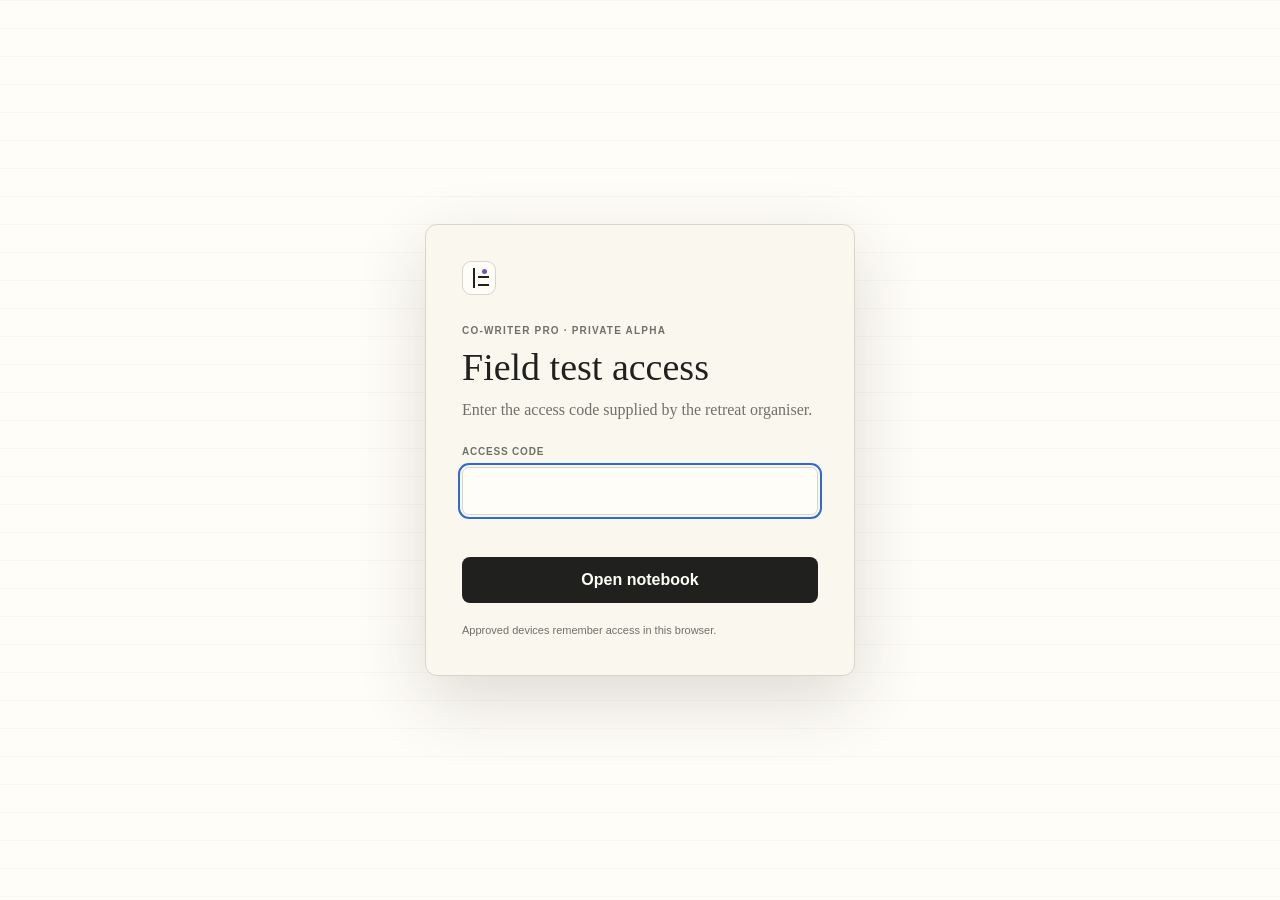
==== commit 683d4b0a: "Require field-test access code" ====
--- a/index.html
+++ b/index.html
@@ -10,9 +10,25 @@
   <link rel="manifest" href="manifest.webmanifest" />
   <link rel="apple-touch-icon" href="icon-192.png" />
   <link rel="icon" href="data:image/svg+xml,%3Csvg xmlns='http://www.w3.org/2000/svg' viewBox='0 0 64 64'%3E%3Crect width='64' height='64' rx='14' fill='%23f7f3ea'/%3E%3Cpath d='M18 13v38M25 26h25M25 39h25' stroke='%2320211e' stroke-width='4' stroke-linecap='round'/%3E%3Ccircle cx='32' cy='18' r='4' fill='%237254b8'/%3E%3C/svg%3E" />
+  <script>document.documentElement.classList.add('access-locked')</script>
   <link rel="stylesheet" href="styles.css" />
 </head>
 <body>
+  <section id="accessGate" class="access-gate" aria-labelledby="accessGateTitle">
+    <div class="access-gate-card">
+      <div class="brand-mark" aria-hidden="true"><span></span><i></i><i></i></div>
+      <p class="access-gate-kicker">CO-WRITER PRO · PRIVATE ALPHA</p>
+      <h1 id="accessGateTitle">Field test access</h1>
+      <p>Enter the access code supplied by the retreat organiser.</p>
+      <form id="accessGateForm">
+        <label for="accessGateCode">Access code</label>
+        <input id="accessGateCode" type="password" inputmode="text" autocomplete="current-password" autocapitalize="none" spellcheck="false" required />
+        <p id="accessGateError" class="access-gate-error" role="alert" aria-live="polite"></p>
+        <button type="submit" class="primary-button">Open notebook</button>
+      </form>
+      <small>Approved devices remember access in this browser.</small>
+    </div>
+  </section>
   <div id="app" class="app-shell page-welcome">
     <section id="welcomePage" class="welcome-page" aria-label="Welcome">
       <header class="welcome-brand">
@@ -185,6 +201,7 @@
     </main>
   </section>
 
+  <script src="access-gate.js"></script>
   <script src="chord-engine.js"></script>
   <script src="structure-engine.js"></script>
   <script src="utility-engine.js"></script>
--- a/styles.css
+++ b/styles.css
@@ -324,11 +324,13 @@
 @media(max-width:650px){.studio-log{min-width:0}.studio-log-composer{grid-template-columns:1fr}.recording-transport{left:10px;right:10px;transform:none;justify-content:center}.recording-transport strong{display:none}}
 
 /* 0.4.0.5 retreat field test */
+.access-locked body{overflow:hidden}.access-locked body>:not(#accessGate){visibility:hidden}.access-gate[hidden]{display:none}.access-gate{position:fixed;inset:0;z-index:1000;display:grid;place-items:center;padding:24px;background:var(--paper);background-image:linear-gradient(rgba(80,73,61,.035) 1px,transparent 1px);background-size:100% 28px;color:var(--ink)}.access-gate-card{width:min(430px,100%);padding:36px;border:1px solid var(--line);border-radius:12px;background:var(--paper-deep);box-shadow:0 24px 70px rgba(40,36,29,.16)}.access-gate-card>.brand-mark{margin-bottom:26px}.access-gate-kicker{margin:0 0 12px;font:800 10px var(--ui-font);letter-spacing:.12em;color:var(--muted)}.access-gate h1{margin:0 0 10px;font:500 38px/1.05 var(--song-font)}.access-gate-card>p:not(.access-gate-kicker){margin:0 0 24px;color:var(--muted);font:16px/1.5 var(--journal-font)}.access-gate form{display:grid;gap:10px}.access-gate label{font:800 10px var(--ui-font);letter-spacing:.08em;text-transform:uppercase;color:var(--muted)}.access-gate input{width:100%;min-height:48px;padding:10px 12px;border:1px solid var(--line);border-radius:7px;background:var(--paper);color:var(--ink);font:18px var(--type-font)}.access-gate input:focus{outline:2px solid var(--blue);outline-offset:2px}.access-gate .primary-button{margin-top:4px;min-height:46px}.access-gate-error{min-height:18px;margin:0;color:#9f332c;font:12px var(--ui-font)}.access-gate-card>small{display:block;margin-top:20px;color:var(--muted);font:11px/1.4 var(--ui-font)}
 html,body{min-height:100%;min-height:100dvh}.app-shell{height:100vh;height:100dvh}.field-status{padding:5px 8px;border:1px solid var(--line);border-radius:999px;color:var(--muted);font:700 9px var(--ui-font);white-space:nowrap;cursor:pointer}.field-status.offline{color:#8a542b;background:color-mix(in srgb,#c4844e 12%,var(--paper))}.welcome-footer{display:flex;justify-content:space-between;gap:16px}.install-guide{font:15px/1.55 var(--journal-font)}.install-guide p{margin:0 0 18px}.exchange-preview{display:grid;gap:16px;min-width:min(520px,72vw)}.exchange-stamp{display:grid;gap:3px;padding:14px;border-left:3px solid var(--violet);background:var(--paper-deep)}.exchange-stamp span,.exchange-preview dt{font:800 9px var(--ui-font);letter-spacing:.1em;color:var(--muted)}.exchange-stamp strong{font:22px var(--song-font)}.exchange-stamp small{color:var(--muted)}.exchange-preview dl{display:grid;gap:8px;margin:0}.exchange-preview dl div{display:grid;grid-template-columns:90px 1fr;gap:12px;border-bottom:1px solid var(--line);padding:7px 0}.exchange-preview dd{margin:0}.exchange-preview p{margin:0;color:var(--muted);line-height:1.5}.exchange-preview .exchange-warning{color:#9a4b35}.studio-log-entry.exchange{border-left:3px solid var(--violet)}
 @media(hover:none),(pointer:coarse){
   button,.icon-button,.text-button,.tool-button,.filter-button{min-height:42px}.line-grip,.line-right,.shelf-actions,.shape-line-more{opacity:1!important;pointer-events:auto!important;max-height:none}.line-menu-button,.shape-more{min-width:42px;min-height:42px}.shape-block,.shape-section{resize:none}.chord-token,.chord-row-token{min-width:36px;min-height:34px}.shelf-card{padding:13px}.menu-popover button,.choice-button{min-height:46px}
 }
 @media(max-width:700px){
+  .access-gate{padding:18px}.access-gate-card{padding:28px 22px}.access-gate h1{font-size:34px}
   .welcome-page{padding:calc(18px + env(safe-area-inset-top)) 18px calc(14px + env(safe-area-inset-bottom));overflow:auto}.welcome-main{display:block;margin:46px 0 20px}.welcome-copy h1{font-size:clamp(38px,12vw,54px)}.welcome-note{font-size:15px}.continue-card{margin-top:32px}.welcome-actions{display:grid;grid-template-columns:1fr 1fr}.welcome-actions button{width:100%}.welcome-actions .welcome-secondary{grid-column:auto}.welcome-footer{align-items:flex-end;font-size:9px}
   .topbar{height:auto;min-height:58px;padding:calc(4px + env(safe-area-inset-top)) 8px 4px;gap:4px}.topbar-brand>span:last-child,.save-state,.field-status{display:none}.topbar-left,.topbar-actions{gap:2px}.mode-nav{gap:3px}.mode-nav button{padding:8px 7px}.mode-divider{display:none}.main-shell{grid-template-rows:auto minmax(0,1fr)}.song-shell-header{padding:8px 12px}.song-title-input{font-size:19px}.utility-toolbar{padding:5px 8px;justify-content:flex-start}.utility-toolbar .tool-group.right{display:flex;margin-left:0}.tool-button{padding:7px 8px}
   .plan-page{width:100%;padding:28px 18px 120px}.brain-dump{min-height:calc(100dvh - 220px)}.document-wrap{padding:0}.document-page{width:100%;min-height:100%;padding:24px 16px 140px;border:0;box-shadow:none}.write-section-head{margin-left:0}.notebook-row{grid-template-columns:30px minmax(0,1fr) 42px}.line-paper{padding-inline:3px}.line-right{min-width:42px}.notebook-meta{font-size:10px}.chart-view{padding:10px}.chart-page{padding:24px 18px;min-width:0}
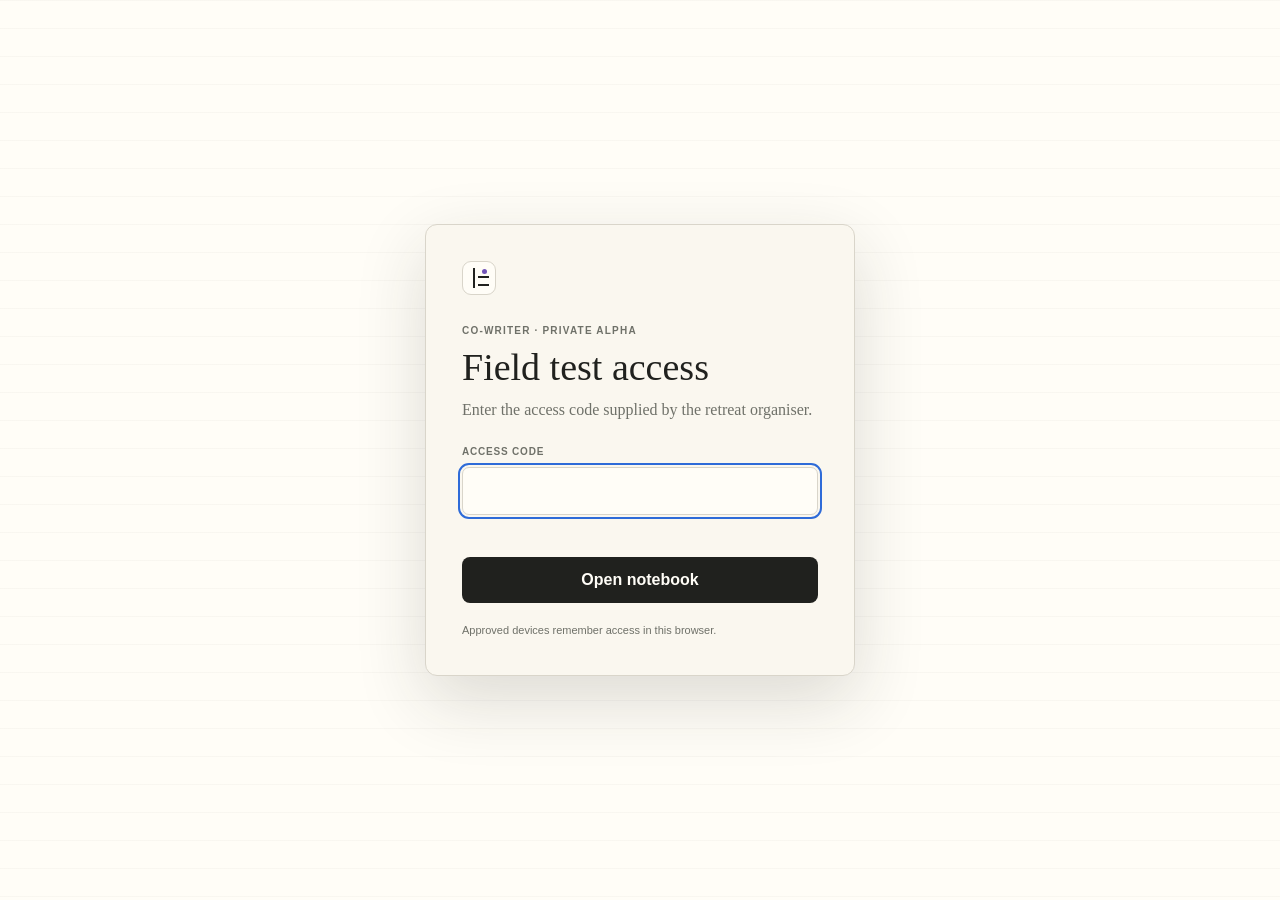
==== commit 38a1d8f7: "Publish Co-Writer 0.4.0.7 field test" ====
--- a/index.html
+++ b/index.html
@@ -6,18 +6,18 @@
   <meta name="theme-color" content="#f3f0e8" />
   <meta name="apple-mobile-web-app-capable" content="yes" />
   <meta name="apple-mobile-web-app-status-bar-style" content="default" />
-  <title>Co-Writer Pro Private Alpha 0.4.0.5</title>
+  <title>Co-Writer Private Alpha 0.4.0.7</title>
   <link rel="manifest" href="manifest.webmanifest" />
   <link rel="apple-touch-icon" href="icon-192.png" />
   <link rel="icon" href="data:image/svg+xml,%3Csvg xmlns='http://www.w3.org/2000/svg' viewBox='0 0 64 64'%3E%3Crect width='64' height='64' rx='14' fill='%23f7f3ea'/%3E%3Cpath d='M18 13v38M25 26h25M25 39h25' stroke='%2320211e' stroke-width='4' stroke-linecap='round'/%3E%3Ccircle cx='32' cy='18' r='4' fill='%237254b8'/%3E%3C/svg%3E" />
   <script>document.documentElement.classList.add('access-locked')</script>
-  <link rel="stylesheet" href="styles.css" />
+  <link rel="stylesheet" href="styles.css?v=0.4.0.7-intro4" />
 </head>
 <body>
   <section id="accessGate" class="access-gate" aria-labelledby="accessGateTitle">
     <div class="access-gate-card">
       <div class="brand-mark" aria-hidden="true"><span></span><i></i><i></i></div>
-      <p class="access-gate-kicker">CO-WRITER PRO · PRIVATE ALPHA</p>
+      <p class="access-gate-kicker">CO-WRITER · PRIVATE ALPHA</p>
       <h1 id="accessGateTitle">Field test access</h1>
       <p>Enter the access code supplied by the retreat organiser.</p>
       <form id="accessGateForm">
@@ -33,13 +33,13 @@
     <section id="welcomePage" class="welcome-page" aria-label="Welcome">
       <header class="welcome-brand">
         <div class="brand-mark" aria-hidden="true"><span></span><i></i><i></i></div>
-        <div><div class="wordmark">CO-WRITER PRO</div><div class="alpha-mark">PRIVATE ALPHA</div></div>
+        <div><div class="wordmark">CO-WRITER</div><div class="alpha-mark">PRIVATE ALPHA</div></div>
       </header>
       <main class="welcome-main">
         <div class="welcome-copy">
-          <p class="welcome-kicker">Your songs, in progress.</p>
-          <h1>Return to the place where the song is waiting.</h1>
-          <p class="welcome-note">A quiet notebook for words, harmony and the pieces around them.</p>
+          <p class="welcome-kicker">The page is ready.</p>
+          <h1>Begin with what you have.</h1>
+          <p class="welcome-note">A line, a chord, a title, or a half-finished thought.</p>
         </div>
         <section id="welcomeContinueCard" class="continue-card hidden">
           <span>Continue writing</span>
@@ -48,23 +48,29 @@
           <button type="button" id="welcomeContinue" class="primary-button">Open song</button>
         </section>
         <div class="welcome-actions">
-          <button type="button" id="welcomeNewSong" class="primary-button">New song</button>
-          <button type="button" id="welcomeLibrary" class="ghost-button">Open library</button>
-          <button type="button" id="welcomeMorningLines" class="ghost-button welcome-exercises">Exercises</button>
-          <button type="button" id="welcomeRecordIdea" class="ghost-button welcome-record">● Record an idea</button>
-          <button type="button" id="welcomeInstall" class="ghost-button">Install for offline</button>
-          <button type="button" id="welcomeDemo" class="text-button welcome-secondary">Explore demo</button>
-          <button type="button" id="welcomeImport" class="text-button welcome-secondary">Import</button>
+          <div id="welcomeMainActions" class="welcome-main-actions">
+            <button type="button" id="welcomeNewSong" class="primary-button">New song</button>
+            <button type="button" id="welcomeLibrary" class="ghost-button">Open library</button>
+            <button type="button" id="welcomeGetStarted" class="ghost-button welcome-start-here">Start here</button>
+          </div>
+          <div id="welcomeQuietActions" class="welcome-quiet-actions" aria-label="Other ways to begin">
+            <button type="button" id="welcomeMorningLines" class="text-button welcome-exercises">Exercises</button>
+            <button type="button" id="welcomeRecordIdea" class="text-button welcome-record">● Record an idea</button>
+            <button type="button" id="welcomeMore" class="text-button welcome-secondary">More…</button>
+            <button type="button" id="welcomeInstall" class="ghost-button welcome-overflow-action">Install for offline</button>
+            <button type="button" id="welcomeDemo" class="text-button welcome-secondary welcome-overflow-action">Explore demo</button>
+            <button type="button" id="welcomeImport" class="text-button welcome-secondary welcome-overflow-action">Import</button>
+          </div>
         </div>
       </main>
-      <footer class="welcome-footer"><span>Co-Writer Pro · Private Alpha 0.4.0.5</span><span id="welcomeConnection">Saved on this device</span></footer>
+      <footer class="welcome-footer"><span>Co-Writer · Private Alpha</span><span id="welcomeConnection">Saved on this device</span></footer>
     </section>
 
     <aside id="sidebar" class="sidebar" aria-label="Song library">
       <header class="sidebar-header">
         <button id="libraryHome" class="brand-lockup library-home" title="Welcome">
           <div class="brand-mark small" aria-hidden="true"><span></span><i></i><i></i></div>
-          <div><div class="wordmark">CO-WRITER PRO</div><div class="library-heading">Library</div></div>
+          <div><div class="wordmark">CO-WRITER</div><div class="library-heading">Library</div></div>
         </button>
         <div class="library-header-actions">
           <span class="alpha-mark">PRIVATE ALPHA</span>
@@ -100,7 +106,7 @@
       <header class="topbar no-print">
         <div class="topbar-left">
           <button id="expandSidebar" class="icon-button" title="Open library" aria-label="Open library">☰</button>
-          <button id="homeButton" class="topbar-brand" title="Welcome"><span class="brand-mark tiny" aria-hidden="true"><span></span><i></i><i></i></span><span>CO-WRITER PRO</span></button>
+          <button id="homeButton" class="topbar-brand" title="Welcome"><span class="brand-mark tiny" aria-hidden="true"><span></span><i></i><i></i></span><span>CO-WRITER</span></button>
           <div id="saveState" class="save-state"></div><div id="fieldStatus" class="field-status">On this device</div>
         </div>
         <nav id="modeNav" class="mode-nav" aria-label="Song views">
@@ -116,13 +122,14 @@
           <button id="undoButton" class="icon-button" title="Undo" aria-label="Undo">↶</button>
           <button id="redoButton" class="icon-button" title="Redo" aria-label="Redo">↷</button>
           <button id="themeToggle" class="icon-button" title="Toggle appearance" aria-label="Toggle appearance">◐</button>
+          <button id="shortcutsButton" class="icon-button shortcuts-button" title="Keyboard shortcuts" aria-label="Keyboard shortcuts">?</button>
           <button id="songMenu" class="icon-button" title="Song menu" aria-label="Song menu">•••</button>
         </div>
       </header>
 
       <section id="emptyState" class="empty-state hidden">
         <div class="empty-card">
-          <div class="empty-kicker">CO-WRITER PRO</div>
+          <div class="empty-kicker">CO-WRITER</div>
           <h1>Your first song starts with a blank page.</h1>
           <div class="empty-actions"><button id="emptyNewSong" class="primary-button">New song</button><button id="emptyOpenLibrary" class="ghost-button">Open library</button></div>
         </div>
@@ -159,13 +166,13 @@
 
     <aside id="demoGuide" class="demo-guide no-print" aria-label="Demo guide">
       <header class="demo-guide-header">
-        <div><div class="demo-guide-kicker">DEMO GUIDE</div><div id="demoGuideProgress" class="demo-guide-progress">1 of 7</div></div>
+        <div><div class="demo-guide-kicker">DEMO GUIDE</div><div id="demoGuideProgress" class="demo-guide-progress">1 of 4 · Plan</div></div>
         <button id="closeDemoGuide" class="icon-button" title="Close demo guide" aria-label="Close demo guide">×</button>
       </header>
       <div id="demoGuideBody" class="demo-guide-body"></div>
       <footer class="demo-guide-footer">
-        <button id="demoGuideBack" class="ghost-button">Back</button>
-        <button id="demoGuideNext" class="primary-button">Next</button>
+        <button id="demoGuideExit" class="text-button">Exit demo</button>
+        <div><button id="demoGuideBack" class="ghost-button">Back</button><button id="demoGuideNext" class="primary-button">Next</button></div>
       </footer>
     </aside>
 
@@ -201,15 +208,16 @@
     </main>
   </section>
 
-  <script src="access-gate.js"></script>
-  <script src="chord-engine.js"></script>
-  <script src="structure-engine.js"></script>
-  <script src="utility-engine.js"></script>
-  <script src="notebook-engine.js"></script>
-  <script src="sandbox-data.js"></script>
-  <script src="field-exchange.js"></script>
-  <script src="review-capture.js"></script>
-  <script src="morning-lines.js"></script>
-  <script src="app.js"></script>
+  <script src="access-gate.js?v=0.4.0.7"></script>
+  <script src="chord-engine.js?v=0.4.0.7"></script>
+  <script src="structure-engine.js?v=0.4.0.7"></script>
+  <script src="utility-engine.js?v=0.4.0.7"></script>
+  <script src="notebook-engine.js?v=0.4.0.7"></script>
+  <script src="audio-trim-engine.js?v=0.4.0.7"></script>
+  <script src="sandbox-data.js?v=0.4.0.7"></script>
+  <script src="field-exchange.js?v=0.4.0.7"></script>
+  <script src="review-capture.js?v=0.4.0.7"></script>
+  <script src="morning-lines.js?v=0.4.0.7"></script>
+  <script src="app.js?v=0.4.0.7-intro1"></script>
 </body>
 </html>
--- a/styles.css
+++ b/styles.css
@@ -23,8 +23,8 @@
 .sidebar{min-width:0;background:var(--paper);border-right:1px solid var(--line);padding:16px;display:flex;flex-direction:column;gap:13px;overflow:hidden;transition:.16s ease}.sidebar-collapsed .sidebar{transform:translateX(-100%);opacity:0;pointer-events:none}.sidebar-header,.workbench-header,.topbar,.topbar-left,.topbar-actions{display:flex;align-items:center;justify-content:space-between;gap:10px}.wordmark{font-size:12px;font-weight:850;letter-spacing:.13em}.version-mark{font-size:10px;color:var(--muted);margin-top:2px}
 .icon-button,.text-button,.filter-button,.mode-nav button,.ghost-button,.small-button,.primary-button,.tool-button{border:0;border-radius:8px;background:transparent}.icon-button{width:34px;height:34px;display:grid;place-items:center;color:var(--muted)}.icon-button:hover,.text-button:hover,.tool-button:hover{background:var(--surface-2);color:var(--ink)}.primary-button{background:var(--ink);color:var(--paper);padding:10px 14px;font-weight:760}.primary-button:hover{opacity:.9}.full-width{width:100%}
 .search-wrap input{width:100%;height:38px;border:1px solid var(--line);border-radius:9px;background:var(--surface);padding:0 11px;outline:0}.search-wrap input:focus{border-color:var(--blue);box-shadow:0 0 0 3px color-mix(in srgb,var(--blue) 18%,transparent)}.library-filters{display:grid;grid-template-columns:repeat(2,1fr);gap:5px}.filter-button{padding:7px;color:var(--muted);font-size:12px}.filter-button.active{background:var(--blue-soft);color:var(--blue);font-weight:760}.song-list{flex:1;min-height:0;overflow:auto;display:grid;align-content:start;gap:5px}.song-item{border:1px solid transparent;border-radius:10px;background:transparent;padding:10px;text-align:left;display:grid;gap:4px}.song-item:hover{background:var(--surface)}.song-item.active{border-color:color-mix(in srgb,var(--blue) 36%,var(--line));background:var(--blue-soft)}.song-item-title{font-weight:760;white-space:nowrap;overflow:hidden;text-overflow:ellipsis}.song-item-meta{display:flex;justify-content:space-between;color:var(--muted);font-size:10px;text-transform:uppercase;letter-spacing:.05em}.song-item-opening{font-size:11px;color:var(--muted);white-space:nowrap;overflow:hidden;text-overflow:ellipsis}.sidebar-footer{display:flex;gap:3px;flex-wrap:wrap;border-top:1px solid var(--line);padding-top:10px}.text-button{padding:7px 8px;color:var(--muted);font-size:11px}
-.main-shell{min-width:0;min-height:0;display:grid;grid-template-rows:54px minmax(0,1fr);overflow:hidden}.topbar{height:54px;border-bottom:1px solid var(--line);background:color-mix(in srgb,var(--paper) 92%,transparent);backdrop-filter:blur(12px);padding:0 14px;z-index:30}.save-state{font-size:11px;color:var(--muted)}.mode-nav{display:flex;gap:3px;background:var(--surface);border:1px solid var(--line);border-radius:10px;padding:3px}.mode-nav button{padding:7px 12px;font-size:12px;color:var(--muted)}.mode-nav button.active{background:var(--paper);box-shadow:0 1px 4px rgba(0,0,0,.08);color:var(--ink);font-weight:760}
-.workspace{min-height:0;display:grid;grid-template-rows:auto auto minmax(0,1fr);overflow:hidden}.song-shell-header{background:var(--paper);border-bottom:1px solid var(--line);padding:12px 24px;display:flex;align-items:center;gap:12px}.song-title-input{font-size:22px;font-weight:820;border:0;background:transparent;outline:0;flex:1;min-width:0}.song-context{font-size:10px;color:var(--muted);white-space:nowrap}.utility-toolbar{min-height:46px;border-bottom:1px solid var(--line);background:var(--paper);display:flex;align-items:center;justify-content:space-between;gap:8px;padding:6px 14px;overflow-x:auto;scrollbar-width:thin;z-index:20}.tool-group{display:flex;align-items:center;gap:5px;flex:0 0 auto}.tool-group.right{margin-left:auto}.tool-button{padding:7px 9px;color:var(--muted);font-size:11px;white-space:nowrap;border:1px solid transparent}.tool-button.primary-action{background:var(--blue-soft);color:var(--blue);font-weight:760}.tool-button.active{background:var(--surface-2);color:var(--ink)}.tool-button:disabled{opacity:.35;cursor:default}.tool-select{height:31px;border:1px solid var(--line);background:var(--surface);border-radius:7px;padding:0 7px;color:var(--ink);font-size:11px}.tool-divider{width:1px;height:24px;background:var(--line);margin:0 2px}.view-host{min-height:0;overflow:auto;overscroll-behavior:contain}.empty-state{display:grid;place-items:center;padding:30px;height:100%}.empty-card{width:min(610px,100%);background:var(--paper);border:1px solid var(--line);box-shadow:var(--shadow);padding:58px;border-radius:18px}.empty-kicker{color:var(--muted);font-size:11px;font-weight:820;letter-spacing:.13em}.empty-card h1{font-size:48px;line-height:1.02;letter-spacing:-.045em;margin:14px 0}.empty-card p{color:var(--muted);line-height:1.65;max-width:490px;margin:0 0 26px}
+.main-shell{min-width:0;min-height:0;display:grid;grid-template-columns:minmax(0,1fr);grid-template-rows:54px minmax(0,1fr);overflow:hidden}.topbar{height:54px;border-bottom:1px solid var(--line);background:color-mix(in srgb,var(--paper) 92%,transparent);backdrop-filter:blur(12px);padding:0 14px;z-index:30}.save-state{font-size:11px;color:var(--muted)}.mode-nav{display:flex;gap:3px;background:var(--surface);border:1px solid var(--line);border-radius:10px;padding:3px}.mode-nav button{padding:7px 12px;font-size:12px;color:var(--muted)}.mode-nav button.active{background:var(--paper);box-shadow:0 1px 4px rgba(0,0,0,.08);color:var(--ink);font-weight:760}
+.workspace{min-width:0;width:100%;min-height:0;display:grid;grid-template-rows:auto auto minmax(0,1fr);overflow:hidden}.song-shell-header{background:var(--paper);border-bottom:1px solid var(--line);padding:12px 24px;display:flex;align-items:center;gap:12px}.song-title-input{font-size:22px;font-weight:820;border:0;background:transparent;outline:0;flex:1;min-width:0}.song-context{font-size:10px;color:var(--muted);white-space:nowrap}.utility-toolbar{min-width:0;width:100%;min-height:46px;border-bottom:1px solid var(--line);background:var(--paper);display:flex;align-items:center;justify-content:space-between;gap:8px;padding:6px 14px;overflow-x:auto;scrollbar-width:thin;z-index:20}.tool-group{display:flex;align-items:center;gap:5px;flex:0 0 auto}.tool-group.right{margin-left:auto}.tool-button{padding:7px 9px;color:var(--muted);font-size:11px;white-space:nowrap;border:1px solid transparent}.tool-button.primary-action{background:var(--blue-soft);color:var(--blue);font-weight:760}.tool-button.active{background:var(--surface-2);color:var(--ink)}.tool-button:disabled{opacity:.35;cursor:default}.tool-select{height:31px;border:1px solid var(--line);background:var(--surface);border-radius:7px;padding:0 7px;color:var(--ink);font-size:11px}.tool-divider{width:1px;height:24px;background:var(--line);margin:0 2px}.view-host{min-width:0;min-height:0;overflow:auto;overscroll-behavior:contain}.empty-state{display:grid;place-items:center;padding:30px;height:100%}.empty-card{width:min(610px,100%);background:var(--paper);border:1px solid var(--line);box-shadow:var(--shadow);padding:58px;border-radius:18px}.empty-kicker{color:var(--muted);font-size:11px;font-weight:820;letter-spacing:.13em}.empty-card h1{font-size:48px;line-height:1.02;letter-spacing:-.045em;margin:14px 0}.empty-card p{color:var(--muted);line-height:1.65;max-width:490px;margin:0 0 26px}
 /* Plan */
 .plan-view{min-height:100%;padding:34px 28px 80px}.plan-page{width:min(var(--page-width),100%);min-height:calc(100vh - 210px);margin:0 auto;background:var(--paper);border:1px solid var(--line);border-radius:4px;box-shadow:0 16px 42px rgba(43,41,34,.08);padding:58px 64px 90px;position:relative}.plan-page::before{content:"";position:absolute;left:44px;top:0;bottom:0;width:1px;background:color-mix(in srgb,var(--teal) 22%,transparent)}.brain-dump{display:block;width:100%;min-height:620px;border:0;resize:none;outline:0;background:transparent;color:var(--ink);font-family:var(--song-font);font-size:var(--song-size);line-height:var(--song-line);padding:0;white-space:pre-wrap}.brain-dump::placeholder{color:var(--faint)}.selection-bar{position:fixed;z-index:80;display:flex;gap:3px;padding:4px;background:var(--ink);color:var(--paper);border-radius:9px;box-shadow:var(--shadow)}.selection-bar button{border:0;background:transparent;color:inherit;padding:6px 8px;border-radius:6px;font-size:10px}.selection-bar button:hover{background:rgba(255,255,255,.15)}
 /* Shape */
@@ -37,7 +37,7 @@
 /* Workbench */
 .workbench{position:relative;min-width:0;background:var(--paper);border-left:1px solid var(--line);display:none;grid-template-rows:auto auto minmax(0,1fr);overflow:hidden}.workbench-open .workbench{display:grid}.workbench-resize{position:absolute;left:-4px;top:0;bottom:0;width:8px;cursor:col-resize;z-index:3}.workbench-header{padding:14px;border-bottom:1px solid var(--line)}.workbench-title{font-weight:840}.workbench-subtitle{font-size:10px;color:var(--muted)}.workbench-tabs{display:grid;grid-template-columns:repeat(3,1fr);gap:2px;padding:6px;border-bottom:1px solid var(--line)}.workbench-tabs button{border:0;background:transparent;border-radius:7px;padding:7px 4px;font-size:10px;color:var(--muted)}.workbench-tabs button.active{background:var(--blue-soft);color:var(--blue);font-weight:760}.workbench-body{min-height:0;overflow:auto;padding:14px}.workbench-scope{display:flex;gap:4px;margin-bottom:10px}.workbench-scope button{border:1px solid var(--line);background:var(--paper);border-radius:999px;padding:5px 8px;color:var(--muted);font-size:9px}.workbench-scope button.active{background:var(--blue-soft);color:var(--blue);border-color:color-mix(in srgb,var(--blue) 30%,var(--line))}.workbench-stack{display:grid;gap:9px}.workbench-empty{border:1px dashed var(--line);border-radius:10px;padding:16px;color:var(--muted);font-size:12px;line-height:1.5}.shelf-card{border:1px dashed var(--line);border-left:4px solid var(--ink);border-radius:10px;background:var(--paper-deep);padding:11px}.shelf-card.harmony{border-left-color:var(--violet)}.shelf-card.title{border-left-color:var(--gold)}.shelf-meta{font-size:8px;text-transform:uppercase;letter-spacing:.08em;color:var(--muted);margin-bottom:5px}.shelf-copy{white-space:pre-wrap;font-family:var(--song-font);font-size:13px;line-height:1.4}.shelf-actions{display:flex;gap:4px;margin-top:9px}.shelf-actions button{border:1px solid var(--line);background:var(--paper);border-radius:6px;padding:5px 7px;color:var(--muted);font-size:9px}.chord-helper-grid{display:grid;grid-template-columns:repeat(4,1fr);gap:6px}.chord-choice{border:1px solid color-mix(in srgb,var(--violet) 28%,var(--line));background:var(--violet-soft);border-radius:8px;padding:8px;color:var(--violet);display:grid;gap:2px;text-align:center}.chord-choice span:last-child{font-size:9px;color:var(--muted)}.workbench textarea{width:100%;min-height:130px;border:1px solid var(--line);background:var(--surface);border-radius:9px;padding:10px;resize:vertical;outline:0;margin-top:12px}
 /* Chart */
-.chart-view{padding:28px}.chart-tools{width:min(980px,100%);margin:0 auto 14px;display:flex;gap:7px;flex-wrap:wrap}.chart-tools select,.chart-tools button{border:1px solid var(--line);background:var(--paper);border-radius:8px;padding:8px 10px;font-size:11px}.chart-page{width:min(900px,100%);margin:0 auto;background:#fff;color:#191a17;border:1px solid #ddd8ce;box-shadow:var(--shadow);padding:58px 66px 80px}.chart-title{font-size:34px;letter-spacing:-.035em;margin:0}.chart-meta{color:#73756e;font-size:10px;margin:7px 0 30px}.chart-section{margin:0 0 24px;break-inside:avoid}.chart-section h3{font-size:10px;letter-spacing:.1em;text-transform:uppercase;margin:0 0 10px}.chart-line{font-family:Georgia,"Times New Roman",serif;font-size:16px;line-height:1.7;min-height:26px}.chart-line .anchor-group{display:inline-grid;grid-template-rows:13px auto;vertical-align:bottom}.chart-line .anchor-chord{color:#5f439d;font:700 10px/1 Inter,sans-serif}.chart-line .anchor-word{white-space:pre}
+.chart-view{padding:28px}.chart-tools{width:min(980px,100%);margin:0 auto 14px;display:flex;gap:7px;flex-wrap:wrap}.chart-tools select,.chart-tools button{border:1px solid var(--line);background:var(--paper);border-radius:8px;padding:8px 10px;font-size:11px}.chart-page{width:min(900px,100%);margin:0 auto;background:#fff;color:#191a17;border:1px solid #ddd8ce;box-shadow:var(--shadow);padding:58px 66px 80px;--chart-font:var(--song-font)}.chart-title{font-family:var(--chart-font);font-size:34px;letter-spacing:-.035em;margin:0}.chart-meta{color:#73756e;font-size:10px;margin:7px 0 30px}.chart-section{margin:0 0 24px;break-inside:avoid}.chart-section h3{font-size:10px;letter-spacing:.1em;text-transform:uppercase;margin:0 0 10px}.chart-line{font-family:var(--chart-font);font-size:16px;line-height:1.7;min-height:26px}.chart-line .anchor-group{display:inline-grid;grid-template-rows:13px auto;vertical-align:bottom}.chart-line .anchor-chord{color:#5f439d;font:700 10px/1 Inter,sans-serif}.chart-line .anchor-word{white-space:pre}
 /* overlays */
 .toast{position:fixed;left:50%;bottom:24px;z-index:120;transform:translate(-50%,16px);opacity:0;pointer-events:none;background:var(--ink);color:var(--paper);border-radius:10px;padding:10px 13px;display:flex;gap:10px;align-items:center;transition:.15s}.toast.visible{opacity:1;transform:translate(-50%,0);pointer-events:auto}.toast button{border:0;background:rgba(255,255,255,.15);color:inherit;border-radius:6px;padding:4px 7px}.overlay-backdrop{position:fixed;inset:0;z-index:70;background:rgba(20,21,18,.34);display:grid;place-items:center;padding:24px}.overlay-backdrop.clear{background:transparent}.modal{width:min(660px,100%);max-height:90vh;overflow:auto;background:var(--paper);border:1px solid var(--line);border-radius:14px;box-shadow:var(--shadow)}.modal-head,.modal-foot{padding:15px 18px;display:flex;align-items:center;justify-content:space-between;gap:10px}.modal-head{border-bottom:1px solid var(--line)}.modal-head h3{margin:0;font-size:16px}.modal-body{padding:18px}.modal-foot{border-top:1px solid var(--line);justify-content:flex-end}.field{display:grid;gap:6px;margin-bottom:14px}.field label{font-size:9px;color:var(--muted);text-transform:uppercase;letter-spacing:.08em;font-weight:760}.field input,.field textarea,.field select{width:100%;border:1px solid var(--line);background:var(--surface);border-radius:8px;padding:9px;outline:0}.field textarea{min-height:130px}.choice-list{display:grid;gap:4px}.choice-button{width:100%;border:0;background:transparent;border-radius:8px;padding:10px;text-align:left}.choice-button:hover{background:var(--blue-soft);color:var(--blue)}.menu-popover{position:fixed;z-index:90;width:225px;background:var(--paper);border:1px solid var(--line);border-radius:11px;box-shadow:var(--shadow);padding:5px}.menu-popover button{width:100%;border:0;background:transparent;border-radius:7px;padding:9px;text-align:left;font-size:11px}.menu-popover button:hover{background:var(--blue-soft);color:var(--blue)}.menu-popover button.danger{color:var(--red)}
 @media(max-width:1080px){.app-shell.workbench-open{grid-template-columns:var(--sidebar-width) minmax(0,1fr)}.app-shell.sidebar-collapsed.workbench-open{grid-template-columns:0 minmax(0,1fr)}.workbench-open .workbench{position:fixed;right:0;top:54px;bottom:0;width:min(var(--workbench-width),92vw);z-index:50;box-shadow:var(--shadow)}.document-page,.plan-page{padding-left:48px;padding-right:42px}.document-page::before,.plan-page::before{left:32px}}
@@ -74,7 +74,7 @@
 
 
 /* 0.3.3.1 isolated demonstration */
-:root{--demo-guide-width:272px}
+:root{--demo-guide-width:292px}
 .app-shell.demo-guide-open{grid-template-columns:var(--sidebar-width) minmax(0,1fr) var(--demo-guide-width)}
 .app-shell.sidebar-collapsed.demo-guide-open{grid-template-columns:0 minmax(0,1fr) var(--demo-guide-width)}
 .app-shell.workbench-open.demo-guide-open{grid-template-columns:var(--sidebar-width) minmax(0,1fr) var(--workbench-width) var(--demo-guide-width)}
@@ -90,9 +90,9 @@
 .demo-guide-body h3{font-size:18px;line-height:1.15;letter-spacing:-.02em;margin:4px 0 0}
 .demo-guide-body p{font-size:12px;line-height:1.6;color:var(--muted);margin:0}
 .demo-guide-purpose{padding:12px;border:1px solid var(--line);background:var(--paper-deep);border-radius:10px;color:var(--muted);font-size:10px;line-height:1.65}
-.demo-guide-purpose strong{color:var(--ink)}
-.demo-guide-footer{display:flex;justify-content:space-between;gap:8px;padding:12px 14px;border-top:1px solid var(--line)}
-.demo-guide-footer button{min-width:76px;padding:8px 11px}
+.demo-guide-purpose strong{color:var(--ink)}.demo-guide-safety{display:grid;gap:3px;border-color:color-mix(in srgb,var(--teal) 26%,var(--line));background:color-mix(in srgb,var(--teal-soft) 48%,var(--paper))}.demo-guide-safety span{line-height:1.45}.demo-guide-mode{justify-self:start;border-bottom:1px solid var(--teal);padding:0 1px 4px;color:var(--teal);font:800 9px var(--ui-font);letter-spacing:.12em;text-transform:uppercase}.demo-guide-task{display:grid;gap:6px;margin-top:4px;padding:12px;border-left:3px solid var(--teal);background:var(--paper-deep)}.demo-guide-task>span{color:var(--teal);font:800 9px var(--ui-font);letter-spacing:.1em}.demo-guide-task p{color:var(--ink);font-family:var(--journal-font);font-size:13px;line-height:1.5}
+.demo-guide-footer{display:flex;align-items:center;justify-content:space-between;gap:8px;padding:12px 14px;border-top:1px solid var(--line)}.demo-guide-footer>div{display:flex;gap:6px}
+.demo-guide-footer button{min-width:70px;padding:8px 10px}.demo-guide-footer>.text-button{min-width:0;padding-inline:3px}
 .demo-highlight{position:relative;z-index:8;outline:3px solid color-mix(in srgb,var(--teal) 65%,transparent)!important;outline-offset:5px!important;box-shadow:0 0 0 8px color-mix(in srgb,var(--teal) 10%,transparent),var(--shadow)!important;transition:outline-color .15s,box-shadow .15s}
 @media(max-width:1320px){
   .app-shell.workbench-open.demo-guide-open{grid-template-columns:var(--sidebar-width) minmax(0,1fr) var(--demo-guide-width)}
@@ -101,8 +101,10 @@
 }
 @media(max-width:860px){
   .app-shell.demo-guide-open,.app-shell.sidebar-collapsed.demo-guide-open,.app-shell.workbench-open.demo-guide-open,.app-shell.sidebar-collapsed.workbench-open.demo-guide-open{display:block}
-  .demo-guide.visible{position:fixed;right:0;top:54px;bottom:0;width:min(var(--demo-guide-width),88vw);z-index:55;box-shadow:var(--shadow)}
-}
+  .demo-guide.visible{position:fixed;left:0;right:0;top:auto;bottom:0;width:100%;max-height:48dvh;border-left:0;border-top:1px solid var(--line);z-index:55;box-shadow:0 -16px 40px rgba(0,0,0,.14)}
+  .demo-guide-header{padding:10px 14px}.demo-guide-body{padding:13px 16px;grid-template-columns:minmax(0,1fr) minmax(0,1fr);gap:8px 20px}.demo-guide-safety{grid-column:1/-1}.demo-guide-mode,.demo-guide-body>h3,.demo-guide-body>p{grid-column:1}.demo-guide-task{grid-column:2;grid-row:2/span 3;margin-top:0;align-self:stretch}.demo-guide-footer{padding:9px 14px calc(9px + env(safe-area-inset-bottom))}
+}
+@media(max-width:560px){.demo-guide.visible{max-height:55dvh}.demo-guide-body{grid-template-columns:1fr}.demo-guide-safety,.demo-guide-mode,.demo-guide-body>h3,.demo-guide-task{grid-column:auto;grid-row:auto}.demo-guide-body h3{font-size:16px}.demo-guide-body>p{display:none}}
 @media print{.demo-guide{display:none!important}}
 
 /* Sandbox library foundation */
@@ -178,7 +180,7 @@
 .brand-lockup,.library-header-actions,.topbar-brand{display:flex;align-items:center;gap:10px}.topbar-brand{border:0;background:transparent;font-size:10px;font-weight:850;letter-spacing:.12em;padding:3px 5px;border-radius:8px}.topbar-brand:hover{background:var(--surface)}
 .welcome-page{position:fixed;inset:0;background:var(--bg);z-index:100;display:grid;grid-template-rows:auto 1fr auto;padding:30px clamp(24px,5vw,72px)}
 .page-library .welcome-page,.page-workspace .welcome-page{display:none}
-.welcome-brand{display:flex;align-items:center;gap:12px}.welcome-main{width:min(1050px,100%);margin:auto;display:grid;grid-template-columns:minmax(0,1.4fr) minmax(300px,.65fr);gap:80px;align-items:end}.welcome-kicker{font-size:12px;text-transform:uppercase;letter-spacing:.12em;color:var(--muted);font-weight:800}.welcome-copy h1{font-family:var(--song-font);font-weight:500;font-size:clamp(44px,6vw,78px);line-height:.98;letter-spacing:-.04em;margin:14px 0 20px;max-width:800px}.welcome-note{color:var(--muted);font-size:17px;line-height:1.6;max-width:560px}.continue-card{border-top:1px solid var(--ink);border-bottom:1px solid var(--line);padding:18px 0 22px;display:grid;gap:8px}.continue-card>span{font-size:10px;text-transform:uppercase;letter-spacing:.12em;color:var(--muted);font-weight:800}.continue-card strong{font-family:var(--song-font);font-size:28px;font-weight:500}.continue-card small{color:var(--muted)}.continue-card .primary-button{justify-self:start;margin-top:8px}.welcome-actions{grid-column:1/-1;display:flex;flex-wrap:wrap;gap:9px;margin-top:16px}.welcome-footer{font-size:10px;color:var(--muted);letter-spacing:.06em}
+.welcome-brand{display:flex;align-items:center;gap:12px}.welcome-main{width:min(960px,100%);margin:auto;display:grid;grid-template-columns:minmax(0,1.35fr) minmax(280px,.65fr);column-gap:72px;row-gap:30px;align-items:end}.welcome-page:not(.has-song) .welcome-main{width:min(820px,100%);grid-template-columns:1fr}.welcome-kicker{font-size:11px;text-transform:uppercase;letter-spacing:.13em;color:var(--muted);font-weight:800}.welcome-copy h1{font-family:var(--song-font);font-weight:500;font-size:clamp(44px,5.7vw,72px);line-height:1;letter-spacing:-.04em;margin:14px 0 18px;max-width:720px}.welcome-note{color:var(--muted);font-family:var(--journal-font);font-size:18px;line-height:1.55;max-width:560px}.continue-card{border-top:1px solid var(--ink);border-bottom:1px solid var(--line);padding:18px 0 22px;display:grid;gap:8px}.continue-card>span{font-size:10px;text-transform:uppercase;letter-spacing:.12em;color:var(--muted);font-weight:800}.continue-card strong{font-family:var(--song-font);font-size:28px;font-weight:500}.continue-card small{color:var(--muted)}.continue-card .primary-button{justify-self:start;margin-top:8px}.welcome-actions{grid-column:1/-1;display:grid;gap:15px;margin-top:4px}.welcome-main-actions,.welcome-quiet-actions{display:flex;align-items:center;flex-wrap:wrap;gap:8px}.welcome-main-actions .ghost-button{border:1px solid var(--line);padding:10px 14px}.welcome-start-here{color:var(--blue)}.welcome-quiet-actions{gap:2px;padding-top:11px;border-top:1px solid color-mix(in srgb,var(--line) 72%,transparent)}.welcome-quiet-actions .text-button{padding-inline:9px}.welcome-footer{font-size:10px;color:var(--muted);letter-spacing:.06em}
 .app-shell{grid-template-columns:minmax(0,1fr);position:relative}.main-shell{grid-column:1}.sidebar{display:none}.workbench{display:none}
 .page-library .main-shell,.page-library .workbench,.page-library .alternatives-tray{display:none!important}.page-library .sidebar{display:grid;position:fixed;inset:0;z-index:90;width:100%;padding:30px max(28px,calc((100vw - var(--library-max))/2));grid-template-columns:230px minmax(0,1fr);grid-template-rows:auto auto auto auto minmax(0,1fr) auto;column-gap:36px;row-gap:12px;border:0;background:var(--bg);overflow:auto;transform:none!important;opacity:1!important;pointer-events:auto!important}.page-library .sidebar-header{grid-column:1/-1;padding-bottom:20px;border-bottom:1px solid var(--line)}.page-library #newSong{grid-column:1;grid-row:2;align-self:start}.page-library .search-wrap{grid-column:2;grid-row:2}.page-library .library-tools{grid-column:2;grid-row:3;display:flex;justify-content:flex-end}.page-library .library-filters{grid-column:2;grid-row:4;display:flex;gap:6px}.page-library .projects-panel{grid-column:1;grid-row:3/6;align-self:start;position:sticky;top:0}.page-library .song-list{grid-column:2;grid-row:5;overflow:visible;display:grid;gap:0;border-top:1px solid var(--line);align-content:start}.page-library .sidebar-footer{grid-column:1/-1;grid-row:6}.page-library .song-item{grid-template-columns:minmax(0,1fr) auto;align-items:center;border-radius:0;border-bottom:1px solid var(--line);padding:18px 4px}.page-library .song-item:hover{background:color-mix(in srgb,var(--paper) 55%,transparent)}.page-library .song-item.active{background:var(--paper);border-left:3px solid var(--blue);padding-left:13px}.page-library .song-item-open{display:grid;grid-template-columns:minmax(0,1fr) auto;gap:6px 24px;text-align:left}.page-library .song-item-title{font-family:var(--song-font);font-size:23px;font-weight:500;grid-column:1}.page-library .song-item-meta{grid-column:2;grid-row:1;text-align:right;gap:18px}.page-library .song-item-opening{grid-column:1;max-width:620px}.page-library .song-stage-button{grid-column:2;grid-row:1/3}.library-heading{font-family:var(--song-font);font-size:22px;margin-top:2px}.page-library .collapseSidebar{display:none}
 .page-workspace .sidebar{display:flex;position:fixed;left:0;top:0;bottom:0;width:var(--sidebar-width);z-index:75;box-shadow:18px 0 45px rgba(0,0,0,.15);transform:translateX(-105%);transition:transform .16s ease}.page-workspace:not(.sidebar-collapsed) .sidebar{transform:translateX(0)}.page-workspace .sidebar::after{content:"";position:fixed;left:var(--sidebar-width);top:0;right:0;bottom:0;background:rgba(0,0,0,.14);pointer-events:none}.page-workspace.sidebar-collapsed .sidebar{display:flex;transform:translateX(-105%)}
@@ -249,12 +251,14 @@
 .chord-token::selection,.chord-row-token::selection{background:transparent}
 .chord-slot{min-height:21px}.word-stack{grid-template-rows:21px auto}
 .chart-line[data-text-color="red"]{color:#9f332c}.chart-line[data-text-color="blue"]{color:#2457a6}
-.text-popover{width:min(560px,calc(100vw - 24px));padding:12px;display:grid;grid-template-columns:minmax(0,1.8fr) minmax(150px,1fr) auto;align-items:start;gap:12px}
+.text-popover{width:min(760px,calc(100vw - 24px));padding:12px;display:grid;grid-template-columns:minmax(0,1.8fr) minmax(150px,1fr) auto;align-items:start;gap:12px}
 .format-group{display:grid;gap:7px;min-width:0}.format-label{font:700 9px/1 var(--ui-font);letter-spacing:.1em;text-transform:uppercase;color:var(--muted)}.format-controls{display:flex;align-items:stretch;gap:5px;min-height:36px}
-.text-popover .font-tile{flex:1;padding:8px 10px;color:var(--ink);white-space:nowrap}.text-popover .font-tile.active,.text-popover .color-swatch.active{border-color:var(--blue);box-shadow:0 0 0 2px color-mix(in srgb,var(--blue) 18%,transparent);background:var(--blue-soft)}
+.format-fonts{grid-column:1/-1}.format-fonts .format-controls{display:grid;grid-template-columns:repeat(3,minmax(0,1fr))}
+.text-popover .font-tile{flex:1;min-width:0;padding:8px 10px;color:var(--ink);white-space:nowrap}.text-popover .font-tile.active,.text-popover .color-swatch.active{border-color:var(--blue);box-shadow:0 0 0 2px color-mix(in srgb,var(--blue) 18%,transparent);background:var(--blue-soft)}
 .font-sans{font-family:var(--ui-font)}.font-serif{font-family:var(--journal-font)}.font-typewriter{font-family:var(--type-font)}
 .format-appearance select{width:78px;flex:0 0 auto}.text-popover .color-swatch{width:34px;min-width:34px;padding:0;position:relative}.color-swatch::after{content:"";width:14px;height:14px;border-radius:50%;display:block;margin:auto;background:currentColor}.color-ink{color:var(--ink)!important}.color-red{color:#9f332c!important}.color-blue{color:#2457a6!important}
 .format-styles .format-controls{white-space:nowrap}.format-styles button{min-width:36px}.format-styles button:last-child{min-width:116px}
+.harmony-popover{position:fixed;z-index:220;width:min(430px,calc(100vw - 24px));max-height:calc(100dvh - 24px);overflow:auto;padding:13px;background:var(--paper);border:1px solid var(--line);border-radius:13px;box-shadow:var(--shadow);display:grid;gap:12px}.harmony-popover-head{display:flex;align-items:center;justify-content:space-between;gap:12px;padding-bottom:9px;border-bottom:1px solid var(--line)}.harmony-popover-head>div{display:grid;gap:3px}.harmony-popover-head strong{font:760 13px var(--ui-font)}.harmony-popover-head span,.harmony-inline-field>span{font:700 9px/1 var(--ui-font);letter-spacing:.08em;text-transform:uppercase;color:var(--muted)}.harmony-inline-field{display:grid;gap:7px;min-width:0}.harmony-inline-field select{width:100%;min-width:0;height:38px;border:1px solid var(--line);border-radius:8px;background:var(--surface);padding:0 9px}.harmony-key-stepper{display:grid;grid-template-columns:38px minmax(0,1fr) 38px;gap:5px}.harmony-key-stepper button{border:1px solid var(--line);border-radius:8px;background:var(--paper);font-size:18px}.harmony-key-stepper button:hover{background:var(--blue-soft);color:var(--blue)}.harmony-playing-grid{display:grid;grid-template-columns:minmax(0,1fr) 96px;gap:9px}.harmony-inline-keep{grid-template-columns:auto 1fr 1fr}.harmony-inline-note{margin:0;padding:9px 10px;border-radius:8px;background:var(--paper-deep);color:var(--muted);font-size:10px;line-height:1.45}.harmony-advanced{border:0;background:transparent;color:var(--blue);padding:5px 2px;text-align:left;font-size:10px;font-weight:700}.harmony-advanced:hover{text-decoration:underline}
 @media(max-width:640px){.text-popover{grid-template-columns:1fr}.format-controls{flex-wrap:wrap}.text-popover .font-tile{min-width:100px}}
 :root{--workbench-width:370px}
 .welcome-page{z-index:80}
@@ -321,7 +325,9 @@
 .tool-button.has-takes,.song-item-tapes{color:#9f332c}.song-item-tapes{font:700 10px var(--type-font);letter-spacing:.04em}
 .unattached-captures{display:flex;align-items:center;justify-content:space-between;gap:18px;padding:14px 16px;margin:0 0 8px;background:color-mix(in srgb,#c4844e 10%,var(--paper));border:1px solid color-mix(in srgb,#c4844e 32%,var(--line));border-radius:8px}.unattached-captures>div{display:grid;gap:3px}.unattached-captures strong{font-family:var(--song-font);font-size:18px;font-weight:500}.unattached-captures span{font-size:10px;color:var(--muted)}
 .studio-log{display:grid;gap:12px;min-width:min(620px,75vw)}.studio-log-composer{display:grid;grid-template-columns:minmax(0,1fr) auto;gap:8px;align-items:end}.studio-log-composer textarea{resize:vertical;min-height:62px}.studio-record-button{justify-self:start}.studio-log-list{display:grid;gap:9px;max-height:min(55vh,560px);overflow:auto;padding-right:3px}.studio-log-entry{display:grid;gap:9px;padding:13px;border:1px solid var(--line);border-radius:8px;background:var(--paper-deep)}.studio-log-entry>header{display:flex;align-items:center;justify-content:space-between;gap:12px}.studio-log-entry header>div,.studio-log-entry>div:first-child{display:grid;gap:3px}.studio-log-entry strong{font-family:var(--song-font);font-size:17px;font-weight:550}.studio-log-entry small{display:block;color:var(--muted);font-size:9px;text-transform:uppercase;letter-spacing:.06em}.studio-log-entry p{white-space:pre-wrap;margin:0;font:16px/1.55 var(--journal-font)}.studio-log-audio audio{width:100%;height:36px}.studio-log-actions{display:flex;gap:12px;align-items:center}.studio-log-actions .danger{color:#a33d35}.studio-log-entry.audio-missing .studio-log-audio::after{content:'Audio is not available in this browser profile.';color:var(--muted);font-size:11px}
+.work-tape-trimmer{display:grid;gap:14px;min-width:min(590px,72vw)}.trim-intro{margin:0;color:var(--muted);font:14px/1.5 var(--journal-font)}.trim-waveform{display:block;width:100%;height:160px;border:1px solid var(--line);border-radius:9px;background:#e8e4da;cursor:ew-resize;touch-action:none}.trim-range-controls{display:grid;grid-template-columns:1fr 1fr;gap:18px}.trim-range-controls label{display:grid;gap:5px}.trim-range-controls label span{font:800 9px var(--ui-font);letter-spacing:.09em;text-transform:uppercase;color:var(--muted)}.trim-range-controls input{width:100%;accent-color:var(--violet)}.trim-transport{display:flex;align-items:center;justify-content:space-between;gap:14px}.trim-transport strong{font:700 11px var(--type-font);color:var(--muted)}
 @media(max-width:650px){.studio-log{min-width:0}.studio-log-composer{grid-template-columns:1fr}.recording-transport{left:10px;right:10px;transform:none;justify-content:center}.recording-transport strong{display:none}}
+@media(max-width:650px){.work-tape-trimmer{min-width:0}.trim-waveform{height:130px}.trim-range-controls{grid-template-columns:1fr}.trim-transport{align-items:flex-start;flex-direction:column}.trim-transport .ghost-button{width:100%}}
 
 /* 0.4.0.5 retreat field test */
 .access-locked body{overflow:hidden}.access-locked body>:not(#accessGate){visibility:hidden}.access-gate[hidden]{display:none}.access-gate{position:fixed;inset:0;z-index:1000;display:grid;place-items:center;padding:24px;background:var(--paper);background-image:linear-gradient(rgba(80,73,61,.035) 1px,transparent 1px);background-size:100% 28px;color:var(--ink)}.access-gate-card{width:min(430px,100%);padding:36px;border:1px solid var(--line);border-radius:12px;background:var(--paper-deep);box-shadow:0 24px 70px rgba(40,36,29,.16)}.access-gate-card>.brand-mark{margin-bottom:26px}.access-gate-kicker{margin:0 0 12px;font:800 10px var(--ui-font);letter-spacing:.12em;color:var(--muted)}.access-gate h1{margin:0 0 10px;font:500 38px/1.05 var(--song-font)}.access-gate-card>p:not(.access-gate-kicker){margin:0 0 24px;color:var(--muted);font:16px/1.5 var(--journal-font)}.access-gate form{display:grid;gap:10px}.access-gate label{font:800 10px var(--ui-font);letter-spacing:.08em;text-transform:uppercase;color:var(--muted)}.access-gate input{width:100%;min-height:48px;padding:10px 12px;border:1px solid var(--line);border-radius:7px;background:var(--paper);color:var(--ink);font:18px var(--type-font)}.access-gate input:focus{outline:2px solid var(--blue);outline-offset:2px}.access-gate .primary-button{margin-top:4px;min-height:46px}.access-gate-error{min-height:18px;margin:0;color:#9f332c;font:12px var(--ui-font)}.access-gate-card>small{display:block;margin-top:20px;color:var(--muted);font:11px/1.4 var(--ui-font)}
@@ -331,10 +337,41 @@
 }
 @media(max-width:700px){
   .access-gate{padding:18px}.access-gate-card{padding:28px 22px}.access-gate h1{font-size:34px}
-  .welcome-page{padding:calc(18px + env(safe-area-inset-top)) 18px calc(14px + env(safe-area-inset-bottom));overflow:auto}.welcome-main{display:block;margin:46px 0 20px}.welcome-copy h1{font-size:clamp(38px,12vw,54px)}.welcome-note{font-size:15px}.continue-card{margin-top:32px}.welcome-actions{display:grid;grid-template-columns:1fr 1fr}.welcome-actions button{width:100%}.welcome-actions .welcome-secondary{grid-column:auto}.welcome-footer{align-items:flex-end;font-size:9px}
+  .welcome-page{padding:calc(18px + env(safe-area-inset-top)) 18px calc(14px + env(safe-area-inset-bottom));overflow:auto}.welcome-main{display:block;margin:46px 0 20px}.welcome-copy h1{font-size:clamp(38px,12vw,54px)}.welcome-note{font-size:15px}.continue-card{margin-top:32px}.welcome-actions{display:grid;grid-template-columns:1fr;margin-top:30px}.welcome-main-actions{display:grid;grid-template-columns:1fr 1fr}.welcome-main-actions .primary-button{grid-column:1/-1}.welcome-main-actions button{width:100%}.welcome-quiet-actions{flex-wrap:nowrap;overflow-x:auto;padding-bottom:4px}.welcome-quiet-actions button{flex:0 0 auto}.welcome-footer{align-items:flex-end;font-size:9px}.start-here-path{grid-template-columns:1fr}.modal-foot{gap:8px}.modal-foot .primary-button,.modal-foot .ghost-button{flex:1}
   .topbar{height:auto;min-height:58px;padding:calc(4px + env(safe-area-inset-top)) 8px 4px;gap:4px}.topbar-brand>span:last-child,.save-state,.field-status{display:none}.topbar-left,.topbar-actions{gap:2px}.mode-nav{gap:3px}.mode-nav button{padding:8px 7px}.mode-divider{display:none}.main-shell{grid-template-rows:auto minmax(0,1fr)}.song-shell-header{padding:8px 12px}.song-title-input{font-size:19px}.utility-toolbar{padding:5px 8px;justify-content:flex-start}.utility-toolbar .tool-group.right{display:flex;margin-left:0}.tool-button{padding:7px 8px}
   .plan-page{width:100%;padding:28px 18px 120px}.brain-dump{min-height:calc(100dvh - 220px)}.document-wrap{padding:0}.document-page{width:100%;min-height:100%;padding:24px 16px 140px;border:0;box-shadow:none}.write-section-head{margin-left:0}.notebook-row{grid-template-columns:30px minmax(0,1fr) 42px}.line-paper{padding-inline:3px}.line-right{min-width:42px}.notebook-meta{font-size:10px}.chart-view{padding:10px}.chart-page{padding:24px 18px;min-width:0}
   .page-library .sidebar{padding:calc(16px + env(safe-area-inset-top)) 14px calc(20px + env(safe-area-inset-bottom));row-gap:9px}.page-library .sidebar-header{padding-bottom:10px}.page-library #newSong{max-width:none}.page-library .library-filters{overflow-x:auto}.page-library .filter-button{flex:0 0 auto}.page-library .song-item{grid-template-columns:minmax(0,1fr);padding:14px 2px}.page-library .song-item-open{grid-template-columns:1fr}.page-library .song-item-meta{grid-column:1;grid-row:auto;text-align:left;justify-content:flex-start}.page-library .song-stage-button{grid-column:1;grid-row:auto;justify-self:start}.projects-panel{max-height:150px;overflow:auto}
   .workbench,.page-workspace.workbench-open .workbench,.page-workspace.chart-view-active.workbench-open .workbench{top:0!important;bottom:0;width:100vw!important;max-width:none!important;padding-top:env(safe-area-inset-top);z-index:90}.alternatives-tray{max-height:46dvh;padding-bottom:env(safe-area-inset-bottom)}.overlay-backdrop{align-items:end;padding:0}.modal{width:100%;max-width:none;max-height:88dvh;border-radius:16px 16px 0 0;padding-bottom:env(safe-area-inset-bottom)}.modal-body{overflow:auto}.modal-foot{flex-wrap:wrap}.exchange-preview{min-width:0}.recording-transport{bottom:calc(10px + env(safe-area-inset-bottom))}.review-capture{z-index:150}
   .shape-controls{max-width:calc(100vw - 20px);overflow-x:auto}.shape-help{display:none}.shape-viewport{touch-action:none}
 }
+
+/* 0.4.0.6 real-session repair */
+.welcome-overflow-action{display:none}.welcome-actions{max-width:720px}.welcome-actions #welcomeMore{padding-inline:10px}.welcome-quiet-actions .welcome-exercises{border:0;background:transparent}
+.start-here{display:grid;gap:18px}.start-here-intro{max-width:520px;margin:0;color:var(--muted);font:18px/1.55 var(--journal-font)}.start-here-path{display:grid;grid-template-columns:1fr 1fr;border-top:1px solid var(--line);border-left:1px solid var(--line)}.start-here-path article{display:grid;grid-template-columns:26px minmax(0,1fr);gap:10px;padding:17px;border-right:1px solid var(--line);border-bottom:1px solid var(--line);background:color-mix(in srgb,var(--paper-deep) 55%,transparent)}.start-here-path article>span{color:var(--faint);font:700 9px var(--type-font)}.start-here-path strong{font:500 20px var(--journal-font)}.start-here-path p{margin:5px 0 0;color:var(--muted);font-size:11px;line-height:1.45}
+.demo-complete{display:grid;gap:10px;padding:6px 2px 4px}.demo-complete>span{color:var(--teal);font:800 9px var(--ui-font);letter-spacing:.12em}.demo-complete h3{margin:0;font:500 30px/1.08 var(--journal-font)}.demo-complete p{max-width:520px;margin:3px 0 0;color:var(--muted);font:15px/1.55 var(--journal-font)}
+.about-card{display:grid;gap:8px;min-width:min(360px,70vw);padding:5px 2px}.about-card>strong{font:500 32px/1 var(--song-font)}.about-card>span{font:700 10px var(--type-font);letter-spacing:.08em;color:var(--muted)}.about-card p{margin:10px 0 0;font:16px/1.5 var(--journal-font)}.about-card small{color:var(--muted)}
+.tool-button.music-setup{font-family:var(--type-font);color:var(--violet);border-color:color-mix(in srgb,var(--violet) 18%,transparent)}
+.chord-token{font-size:max(13px,calc(var(--song-size) * .72));font-weight:780;min-height:24px;padding:3px 6px;border-radius:5px}.chord-row-token{font-size:1.12em;font-weight:760}.chord-token.selected,.chord-row-token.selected{background:var(--violet-soft);box-shadow:0 0 0 1px color-mix(in srgb,var(--violet) 38%,transparent)}
+.chord-selection-actions{display:flex;gap:7px;margin-top:12px}.chord-selection-actions button{flex:1}.chord-selection-actions .danger{color:#9f332c}
+.text-popover{grid-template-columns:minmax(200px,1fr) minmax(200px,1fr) minmax(220px,1.1fr);width:min(760px,calc(100vw - 24px))}.format-layout select{min-width:0;max-width:none;flex:1}
+.shortcuts-list{display:grid;gap:0;min-width:min(420px,70vw)}.shortcuts-list>div{display:grid;grid-template-columns:130px 1fr;align-items:center;gap:18px;padding:10px 2px;border-bottom:1px solid var(--line)}.shortcuts-list kbd{justify-self:start;padding:5px 8px;border:1px solid var(--line);border-bottom-width:2px;border-radius:5px;background:var(--paper-deep);font:700 11px var(--type-font)}.shortcuts-list span{font:14px var(--ui-font)}
+.chart-sections{column-count:1;column-gap:44px}.chart-page[data-columns="2"] .chart-sections{column-count:2}.chart-page[data-orientation="landscape"]{width:min(1160px,100%)}.chart-page[data-margin="compact"]{padding:38px 44px 56px}.chart-page[data-margin="wide"]{padding:72px 86px 96px}.chart-page[data-section-spacing="compact"] .chart-section{margin-bottom:14px}.chart-page[data-section-spacing="open"] .chart-section{margin-bottom:38px}.chart-page[data-line-spacing="compact"] .chart-line{line-height:1.4}.chart-page[data-line-spacing="open"] .chart-line{line-height:2}.chart-line .anchor-chord{font-size:.72em;line-height:1.05;white-space:nowrap}.chart-line .anchor-group{grid-template-rows:auto auto;vertical-align:bottom}
+[data-theme="dark"] body,[data-theme="dark"] .main-shell,[data-theme="dark"] .view-host,[data-theme="dark"] .sidebar{background:#080906}[data-theme="dark"] .document-page,[data-theme="dark"] .plan-page,[data-theme="dark"] .workbench,[data-theme="dark"] .utility-toolbar,[data-theme="dark"] .song-shell-header{background:#10110e}
+.harmony-sounding-extra{border-top:1px solid var(--line);padding-top:10px}.harmony-sounding-extra>summary{cursor:pointer;display:flex;align-items:baseline;justify-content:space-between;gap:12px;color:var(--muted);font-size:10px}.harmony-sounding-extra>summary strong{color:var(--ink);font-size:11px}.harmony-sounding-extra[open]>summary{margin-bottom:10px}.harmony-sounding-extra .harmony-inline-field{padding:2px 0}
+.chord-suggestion-more{margin-top:12px;border-top:1px solid var(--line);padding-top:10px}.chord-suggestion-more>summary{cursor:pointer;color:var(--muted);font-size:10px}.chord-suggestion-more-body{padding-bottom:2px}.chord-suggestion-more-body .shelf-section-heading:first-child{margin-top:12px}
+.menu-popover{width:min(225px,calc(100vw - 20px));max-height:calc(100dvh - 20px);overflow-y:auto;overscroll-behavior:contain;-webkit-overflow-scrolling:touch;scrollbar-gutter:stable}
+.app-shell.workbench-open~.review-capture{right:calc(var(--workbench-width) + 18px)}.app-shell.alternatives-open~.review-capture{bottom:298px}.review-capture{transition:right .14s ease,bottom .14s ease}.review-active{max-width:calc(100vw - 24px);overflow-x:auto}
+@media(hover:none),(pointer:coarse){.shortcuts-button{display:none}}
+@media(max-width:900px){.app-shell.workbench-open~.review-capture{visibility:hidden}.app-shell.alternatives-open~.review-capture{bottom:calc(46dvh + 12px)}}
+@media(max-width:800px){.text-popover{grid-template-columns:repeat(2,minmax(0,1fr));max-height:75dvh;overflow:auto}.format-layout{grid-column:1/-1}.text-popover .font-tile{min-width:0}.text-popover button,.text-popover select{min-height:42px}.chart-page[data-columns="2"] .chart-sections{column-count:1}.tool-button.music-setup{max-width:180px;overflow:hidden;text-overflow:ellipsis}}
+@media(max-width:520px){.text-popover{grid-template-columns:1fr}.format-controls{flex-wrap:wrap}.format-layout{grid-column:auto}.format-layout select{min-width:120px}.text-popover .font-tile{min-width:0}}
+@media print{.chart-page[data-orientation="landscape"]{width:100%}.chart-page[data-margin="compact"],.chart-page[data-margin="normal"],.chart-page[data-margin="wide"]{padding:0}}
+
+/* 0.4.0.7 introduction and demo polish */
+@media(min-width:861px){
+  .app-shell.page-workspace.demo-guide-open,.app-shell.page-workspace.sidebar-collapsed.demo-guide-open{grid-template-columns:minmax(0,1fr) var(--demo-guide-width)}
+  .page-workspace.demo-guide-open .main-shell{grid-column:1}
+  .page-workspace.demo-guide-open .demo-guide{grid-column:2}
+}
+.app-shell.demo-guide-open~.review-capture{visibility:hidden}
+.app-shell.page-welcome~.review-capture{bottom:56px}
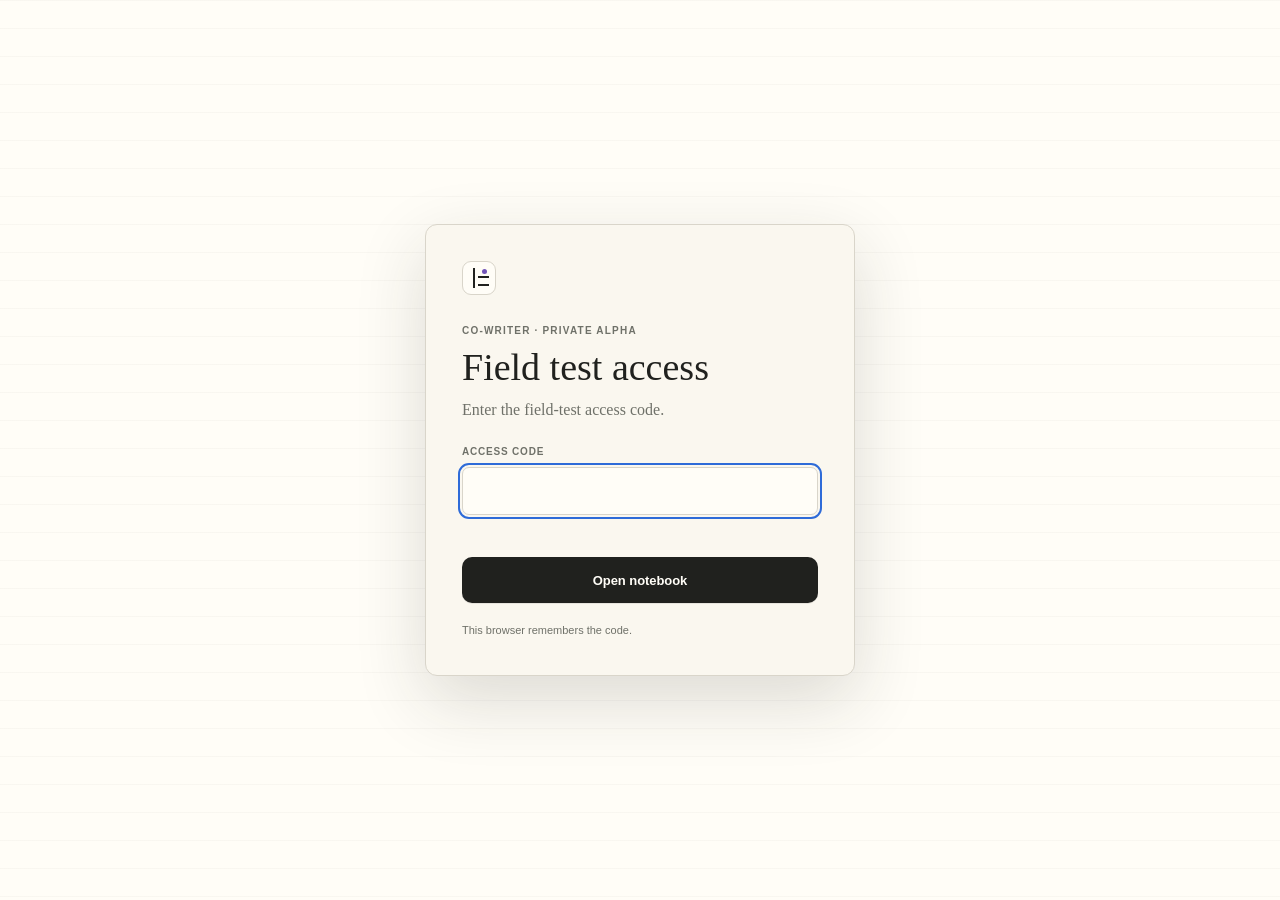
==== commit 89857bc3: "Promote Co-Writer 0.4.0.18" ====
--- a/index.html
+++ b/index.html
@@ -1,17 +1,17 @@
 <!doctype html>
-<html lang="en">
+<html lang="en" data-release-channel="stable">
 <head>
   <meta charset="utf-8" />
   <meta name="viewport" content="width=device-width, initial-scale=1, viewport-fit=cover" />
   <meta name="theme-color" content="#f3f0e8" />
   <meta name="apple-mobile-web-app-capable" content="yes" />
   <meta name="apple-mobile-web-app-status-bar-style" content="default" />
-  <title>Co-Writer Private Alpha 0.4.0.7</title>
+  <title>Co-Writer Private Alpha 0.4.0.18</title>
   <link rel="manifest" href="manifest.webmanifest" />
   <link rel="apple-touch-icon" href="icon-192.png" />
   <link rel="icon" href="data:image/svg+xml,%3Csvg xmlns='http://www.w3.org/2000/svg' viewBox='0 0 64 64'%3E%3Crect width='64' height='64' rx='14' fill='%23f7f3ea'/%3E%3Cpath d='M18 13v38M25 26h25M25 39h25' stroke='%2320211e' stroke-width='4' stroke-linecap='round'/%3E%3Ccircle cx='32' cy='18' r='4' fill='%237254b8'/%3E%3C/svg%3E" />
   <script>document.documentElement.classList.add('access-locked')</script>
-  <link rel="stylesheet" href="styles.css?v=0.4.0.7-intro4" />
+  <link rel="stylesheet" href="styles.css?v=0.4.0.18" />
 </head>
 <body>
   <section id="accessGate" class="access-gate" aria-labelledby="accessGateTitle">
@@ -19,43 +19,72 @@
       <div class="brand-mark" aria-hidden="true"><span></span><i></i><i></i></div>
       <p class="access-gate-kicker">CO-WRITER · PRIVATE ALPHA</p>
       <h1 id="accessGateTitle">Field test access</h1>
-      <p>Enter the access code supplied by the retreat organiser.</p>
+      <p>Enter the field-test access code.</p>
       <form id="accessGateForm">
         <label for="accessGateCode">Access code</label>
         <input id="accessGateCode" type="password" inputmode="text" autocomplete="current-password" autocapitalize="none" spellcheck="false" required />
         <p id="accessGateError" class="access-gate-error" role="alert" aria-live="polite"></p>
         <button type="submit" class="primary-button">Open notebook</button>
       </form>
-      <small>Approved devices remember access in this browser.</small>
+      <small>This browser remembers the code.</small>
     </div>
   </section>
   <div id="app" class="app-shell page-welcome">
-    <section id="welcomePage" class="welcome-page" aria-label="Welcome">
+    <nav id="appNav" class="app-nav no-print" aria-label="Co-Writer navigation">
+      <button id="appNavBrand" class="app-nav-brand" title="Home" aria-label="Co-Writer Home">
+        <span class="brand-mark small" aria-hidden="true"><span></span><i></i><i></i></span>
+        <span>CO-WRITER</span>
+      </button>
+      <div class="app-nav-destinations">
+        <button id="appNavHome" data-page="welcome"><span aria-hidden="true">⌂</span><strong>Home</strong></button>
+        <button id="appNavIdeas" data-page="ideas"><span aria-hidden="true">✦</span><strong>Ideas</strong></button>
+        <button id="appNavSongs" data-page="library"><span aria-hidden="true">≡</span><strong>Songs</strong></button>
+      </div>
+      <button id="appNavNewIdea" class="app-nav-capture"><span aria-hidden="true">＋</span><strong>New idea</strong></button>
+      <button id="appNavMore" class="app-nav-more"><span aria-hidden="true">•••</span><strong>More</strong></button>
+    </nav>
+
+    <section id="welcomePage" class="welcome-page" aria-label="Home">
       <header class="welcome-brand">
         <div class="brand-mark" aria-hidden="true"><span></span><i></i><i></i></div>
-        <div><div class="wordmark">CO-WRITER</div><div class="alpha-mark">PRIVATE ALPHA</div></div>
+        <div><div class="wordmark">CO-WRITER</div><div class="home-heading">Home</div></div>
       </header>
       <main class="welcome-main">
         <div class="welcome-copy">
-          <p class="welcome-kicker">The page is ready.</p>
-          <h1>Begin with what you have.</h1>
-          <p class="welcome-note">A line, a chord, a title, or a half-finished thought.</p>
-        </div>
+          <h1>Capture an idea</h1>
+        </div>
+        <form id="welcomeCapture" class="home-capture">
+          <label for="welcomeIdeaInput" class="sr-only">New idea</label>
+          <textarea id="welcomeIdeaInput" rows="1" placeholder="A line, title, chord or thought…" aria-label="New idea"></textarea>
+          <div class="home-capture-actions">
+            <button type="button" id="welcomeRecordIdea" class="text-button welcome-record">● Record</button>
+            <button type="submit" id="welcomeIdeaSave" class="primary-button" disabled>Save idea</button>
+          </div>
+          <small id="welcomeIdeaStatus" aria-live="polite"></small>
+        </form>
         <section id="welcomeContinueCard" class="continue-card hidden">
-          <span>Continue writing</span>
+          <span>Continue song</span>
           <strong id="welcomeContinueTitle">Untitled Song</strong>
           <small id="welcomeContinueMeta">Edited recently</small>
           <button type="button" id="welcomeContinue" class="primary-button">Open song</button>
         </section>
+        <section class="home-recent" aria-label="Recent work">
+          <div class="home-recent-section">
+            <header><strong>Recent ideas</strong><button type="button" id="welcomeIdeas" class="text-button">View all</button></header>
+            <div id="welcomeRecentIdeas" class="home-recent-list"></div>
+          </div>
+          <div class="home-recent-section">
+            <header><strong>Recent songs</strong><div class="home-recent-head-actions"><button type="button" id="welcomeNewSong" class="text-button">New song</button><button type="button" id="welcomeLibrary" class="text-button">View all</button></div></header>
+            <div id="welcomeRecentSongs" class="home-recent-list"></div>
+          </div>
+        </section>
         <div class="welcome-actions">
           <div id="welcomeMainActions" class="welcome-main-actions">
-            <button type="button" id="welcomeNewSong" class="primary-button">New song</button>
-            <button type="button" id="welcomeLibrary" class="ghost-button">Open library</button>
-            <button type="button" id="welcomeGetStarted" class="ghost-button welcome-start-here">Start here</button>
-          </div>
-          <div id="welcomeQuietActions" class="welcome-quiet-actions" aria-label="Other ways to begin">
+            <button type="button" id="welcomeNewIdea" class="text-button">New idea</button>
+            <button type="button" id="welcomeGetStarted" class="ghost-button welcome-start-here">Guide</button>
+          </div>
+          <div id="welcomeQuietActions" class="welcome-quiet-actions" aria-label="More actions">
             <button type="button" id="welcomeMorningLines" class="text-button welcome-exercises">Exercises</button>
-            <button type="button" id="welcomeRecordIdea" class="text-button welcome-record">● Record an idea</button>
             <button type="button" id="welcomeMore" class="text-button welcome-secondary">More…</button>
             <button type="button" id="welcomeInstall" class="ghost-button welcome-overflow-action">Install for offline</button>
             <button type="button" id="welcomeDemo" class="text-button welcome-secondary welcome-overflow-action">Explore demo</button>
@@ -63,19 +92,46 @@
           </div>
         </div>
       </main>
-      <footer class="welcome-footer"><span>Co-Writer · Private Alpha</span><span id="welcomeConnection">Saved on this device</span></footer>
+      <footer class="welcome-footer"><span>Private Alpha</span><span id="welcomeConnection">Saved on this device</span></footer>
     </section>
 
-    <aside id="sidebar" class="sidebar" aria-label="Song library">
+    <section id="ideasPage" class="ideas-page hidden" aria-label="Ideas">
+      <header class="ideas-header">
+        <button id="ideasHome" class="brand-lockup ideas-home" title="Home">
+          <div class="brand-mark small" aria-hidden="true"><span></span><i></i><i></i></div>
+          <div><div class="wordmark">CO-WRITER</div><div class="ideas-heading">Ideas</div></div>
+        </button>
+        <div class="ideas-header-actions">
+          <button id="ideasSongs" class="text-button">Songs</button>
+          <button id="ideasNew" class="primary-button">New idea</button>
+        </div>
+      </header>
+      <main class="ideas-main">
+        <div class="ideas-intro">
+          <h1>Ideas</h1>
+        </div>
+        <div class="ideas-tools">
+          <label class="search-wrap"><span class="sr-only">Search ideas</span><input id="ideaSearch" type="search" placeholder="Search ideas" /></label>
+          <nav id="ideaFilters" class="idea-filters" aria-label="Idea filters">
+            <button data-idea-filter="recent" class="active">Recent</button>
+            <button data-idea-filter="text">Text</button>
+            <button data-idea-filter="recordings">Recordings</button>
+          </nav>
+        </div>
+        <div id="ideaList" class="idea-list"></div>
+      </main>
+    </section>
+
+    <aside id="sidebar" class="sidebar" aria-label="Songs">
       <header class="sidebar-header">
-        <button id="libraryHome" class="brand-lockup library-home" title="Welcome">
+        <button id="libraryHome" class="brand-lockup library-home" title="Home">
           <div class="brand-mark small" aria-hidden="true"><span></span><i></i><i></i></div>
-          <div><div class="wordmark">CO-WRITER</div><div class="library-heading">Library</div></div>
+          <div><div class="wordmark">CO-WRITER</div><div class="library-heading">Songs</div></div>
         </button>
         <div class="library-header-actions">
           <span class="alpha-mark">PRIVATE ALPHA</span>
-          <button id="libraryMenu" class="icon-button" title="Library menu" aria-label="Library menu">•••</button>
-          <button id="collapseSidebar" class="icon-button" title="Close library" aria-label="Close library">×</button>
+          <button id="libraryMenu" class="icon-button" title="Songs menu" aria-label="Songs menu">•••</button>
+          <button id="collapseSidebar" class="icon-button" title="Return to song" aria-label="Return to song">×</button>
         </div>
       </header>
       <button id="newSong" class="primary-button full-width">New song</button>
@@ -84,7 +140,7 @@
         <button id="libraryFilterButton" class="text-button library-tool-button">Filter</button>
         <button id="librarySortButton" class="text-button library-tool-button">Recently edited</button>
       </div>
-      <nav id="libraryFilters" class="library-filters" aria-label="Library filters">
+      <nav id="libraryFilters" class="library-filters" aria-label="Song filters">
         <button data-filter="active" class="filter-button active">Working</button>
         <button data-filter="finished" class="filter-button">Finished</button>
         <button data-filter="favourite" class="filter-button">Favourites</button>
@@ -105,22 +161,23 @@
     <main id="mainShell" class="main-shell">
       <header class="topbar no-print">
         <div class="topbar-left">
-          <button id="expandSidebar" class="icon-button" title="Open library" aria-label="Open library">☰</button>
-          <button id="homeButton" class="topbar-brand" title="Welcome"><span class="brand-mark tiny" aria-hidden="true"><span></span><i></i><i></i></span><span>CO-WRITER</span></button>
+          <button id="expandSidebar" class="text-button song-back-button" title="Songs" aria-label="Back to Songs">← Songs</button>
+          <button id="homeButton" class="topbar-brand" title="Home"><span class="brand-mark tiny" aria-hidden="true"><span></span><i></i><i></i></span><span>CO-WRITER</span></button>
           <div id="saveState" class="save-state"></div><div id="fieldStatus" class="field-status">On this device</div>
         </div>
         <nav id="modeNav" class="mode-nav" aria-label="Song views">
           <div class="creative-modes">
-            <button data-view="plan">Plan</button>
-            <button data-view="shape">Shape</button>
-            <button data-view="write">Write</button>
+            <button data-view="plan" title="Plan · Option 1">Plan</button>
+            <button data-view="write" title="Write · Option 2">Write</button>
+            <button data-view="shape" title="Shape · Option 3">Shape</button>
           </div>
           <span class="mode-divider" aria-hidden="true"></span>
-          <button data-view="chart" class="chart-mode-button">Chart</button>
+          <button data-view="chart" class="chart-mode-button" title="Chart · Option 4">Chart</button>
         </nav>
         <div class="topbar-actions">
           <button id="undoButton" class="icon-button" title="Undo" aria-label="Undo">↶</button>
           <button id="redoButton" class="icon-button" title="Redo" aria-label="Redo">↷</button>
+          <button id="songNewIdea" class="text-button song-new-idea" title="Capture an unrelated idea">+ Idea</button>
           <button id="themeToggle" class="icon-button" title="Toggle appearance" aria-label="Toggle appearance">◐</button>
           <button id="shortcutsButton" class="icon-button shortcuts-button" title="Keyboard shortcuts" aria-label="Keyboard shortcuts">?</button>
           <button id="songMenu" class="icon-button" title="Song menu" aria-label="Song menu">•••</button>
@@ -130,8 +187,8 @@
       <section id="emptyState" class="empty-state hidden">
         <div class="empty-card">
           <div class="empty-kicker">CO-WRITER</div>
-          <h1>Your first song starts with a blank page.</h1>
-          <div class="empty-actions"><button id="emptyNewSong" class="primary-button">New song</button><button id="emptyOpenLibrary" class="ghost-button">Open library</button></div>
+          <h1>No song open</h1>
+          <div class="empty-actions"><button id="emptyNewSong" class="primary-button">New song</button><button id="emptyOpenLibrary" class="ghost-button">Open Songs</button></div>
         </div>
       </section>
 
@@ -146,11 +203,11 @@
       </section>
     </main>
 
-    <aside id="workbench" class="workbench no-print" aria-label="Shelf">
-      <div id="workbenchResize" class="workbench-resize" title="Resize Shelf"></div>
+    <aside id="workbench" class="workbench no-print" aria-label="Words and Music">
+      <div id="workbenchResize" class="workbench-resize" title="Resize Words and Music"></div>
       <header class="workbench-header">
-        <div><div class="workbench-title">Shelf</div><div id="workbenchSubtitle" class="workbench-subtitle"></div></div>
-        <button id="closeWorkbench" class="icon-button" title="Hide Shelf" aria-label="Hide Shelf">×</button>
+        <div><div class="workbench-title">Words &amp; Music</div><div id="workbenchSubtitle" class="workbench-subtitle"></div></div>
+        <button id="closeWorkbench" class="icon-button" title="Hide Words and Music" aria-label="Hide Words and Music">×</button>
       </header>
       <nav id="workbenchTabs" class="workbench-tabs">
         <button data-tab="words" class="active">Words</button>
@@ -164,10 +221,10 @@
       <div id="alternativesTrayBody" class="alternatives-tray-body"></div>
     </section>
 
-    <aside id="demoGuide" class="demo-guide no-print" aria-label="Demo guide">
+    <aside id="demoGuide" class="demo-guide no-print" aria-label="Guided tour">
       <header class="demo-guide-header">
-        <div><div class="demo-guide-kicker">DEMO GUIDE</div><div id="demoGuideProgress" class="demo-guide-progress">1 of 4 · Plan</div></div>
-        <button id="closeDemoGuide" class="icon-button" title="Close demo guide" aria-label="Close demo guide">×</button>
+        <div><div class="demo-guide-kicker">GUIDED TOUR</div><div id="demoGuideProgress" class="demo-guide-progress">1 of 4 · Plan</div></div>
+        <button id="closeDemoGuide" class="icon-button" title="Close guided tour" aria-label="Close guided tour">×</button>
       </header>
       <div id="demoGuideBody" class="demo-guide-body"></div>
       <footer class="demo-guide-footer">
@@ -177,7 +234,7 @@
     </aside>
 
     <div id="recordingTransport" class="recording-transport hidden" aria-hidden="true">
-      <span class="record-dot"></span><strong>Work Tape</strong><time>00:00</time>
+      <span class="record-dot"></span><strong>Work tape</strong><time>00:00</time>
       <button type="button" data-record-action="pause">Pause</button>
       <button type="button" data-record-action="stop">Stop &amp; save</button>
     </div>
@@ -189,7 +246,7 @@
 
   <section id="morningLines" class="morning-lines hidden" aria-label="Exercises">
     <header class="morning-lines-header">
-      <button id="morningLinesClose" class="text-button">← Welcome</button>
+      <button id="morningLinesClose" class="text-button">← Home</button>
       <div><strong>EXERCISES</strong><span>Private writing practice</span></div>
       <button id="morningLinesNew" class="text-button">New page</button>
     </header>
@@ -208,16 +265,17 @@
     </main>
   </section>
 
-  <script src="access-gate.js?v=0.4.0.7"></script>
-  <script src="chord-engine.js?v=0.4.0.7"></script>
-  <script src="structure-engine.js?v=0.4.0.7"></script>
-  <script src="utility-engine.js?v=0.4.0.7"></script>
-  <script src="notebook-engine.js?v=0.4.0.7"></script>
-  <script src="audio-trim-engine.js?v=0.4.0.7"></script>
-  <script src="sandbox-data.js?v=0.4.0.7"></script>
-  <script src="field-exchange.js?v=0.4.0.7"></script>
-  <script src="review-capture.js?v=0.4.0.7"></script>
-  <script src="morning-lines.js?v=0.4.0.7"></script>
-  <script src="app.js?v=0.4.0.7-intro1"></script>
+  <script src="access-gate.js?v=0.4.0.18"></script>
+  <script src="chord-engine.js?v=0.4.0.18"></script>
+  <script src="structure-engine.js?v=0.4.0.18"></script>
+  <script src="utility-engine.js?v=0.4.0.18"></script>
+  <script src="notebook-engine.js?v=0.4.0.18"></script>
+  <script src="mobile-write-engine.js?v=0.4.0.18"></script>
+  <script src="audio-trim-engine.js?v=0.4.0.18"></script>
+  <script src="sandbox-data.js?v=0.4.0.18"></script>
+  <script src="field-exchange.js?v=0.4.0.18"></script>
+  <script src="review-capture.js?v=0.4.0.18"></script>
+  <script src="morning-lines.js?v=0.4.0.18"></script>
+  <script src="app.js?v=0.4.0.18"></script>
 </body>
 </html>
--- a/styles.css
+++ b/styles.css
@@ -6,7 +6,8 @@
   --amber:#b46c12;--amber-soft:#fff0d7;--red:#bf4b45;--green:#2d855f;
   --shadow:0 18px 55px rgba(37,36,31,.10);--sidebar-width:248px;--workbench-width:350px;
   --ui-font:"Helvetica Neue",Helvetica,Arial,sans-serif;--type-font:"Courier Prime","Courier New",Courier,monospace;
-  --journal-font:Georgia,"Times New Roman",serif;--song-font:var(--journal-font);--song-ink:var(--ink);--song-size:19px;--song-line:1.65;--page-width:860px;
+  --display-font:Georgia,"Times New Roman",serif;--reading-font:Georgia,"Times New Roman",serif;
+  --journal-font:var(--reading-font);--song-font:var(--journal-font);--song-ink:var(--ink);--song-size:19px;--song-line:1.65;--page-width:860px;
   color-scheme:light;
 }
 [data-theme="dark"]{
@@ -37,11 +38,11 @@
 /* Workbench */
 .workbench{position:relative;min-width:0;background:var(--paper);border-left:1px solid var(--line);display:none;grid-template-rows:auto auto minmax(0,1fr);overflow:hidden}.workbench-open .workbench{display:grid}.workbench-resize{position:absolute;left:-4px;top:0;bottom:0;width:8px;cursor:col-resize;z-index:3}.workbench-header{padding:14px;border-bottom:1px solid var(--line)}.workbench-title{font-weight:840}.workbench-subtitle{font-size:10px;color:var(--muted)}.workbench-tabs{display:grid;grid-template-columns:repeat(3,1fr);gap:2px;padding:6px;border-bottom:1px solid var(--line)}.workbench-tabs button{border:0;background:transparent;border-radius:7px;padding:7px 4px;font-size:10px;color:var(--muted)}.workbench-tabs button.active{background:var(--blue-soft);color:var(--blue);font-weight:760}.workbench-body{min-height:0;overflow:auto;padding:14px}.workbench-scope{display:flex;gap:4px;margin-bottom:10px}.workbench-scope button{border:1px solid var(--line);background:var(--paper);border-radius:999px;padding:5px 8px;color:var(--muted);font-size:9px}.workbench-scope button.active{background:var(--blue-soft);color:var(--blue);border-color:color-mix(in srgb,var(--blue) 30%,var(--line))}.workbench-stack{display:grid;gap:9px}.workbench-empty{border:1px dashed var(--line);border-radius:10px;padding:16px;color:var(--muted);font-size:12px;line-height:1.5}.shelf-card{border:1px dashed var(--line);border-left:4px solid var(--ink);border-radius:10px;background:var(--paper-deep);padding:11px}.shelf-card.harmony{border-left-color:var(--violet)}.shelf-card.title{border-left-color:var(--gold)}.shelf-meta{font-size:8px;text-transform:uppercase;letter-spacing:.08em;color:var(--muted);margin-bottom:5px}.shelf-copy{white-space:pre-wrap;font-family:var(--song-font);font-size:13px;line-height:1.4}.shelf-actions{display:flex;gap:4px;margin-top:9px}.shelf-actions button{border:1px solid var(--line);background:var(--paper);border-radius:6px;padding:5px 7px;color:var(--muted);font-size:9px}.chord-helper-grid{display:grid;grid-template-columns:repeat(4,1fr);gap:6px}.chord-choice{border:1px solid color-mix(in srgb,var(--violet) 28%,var(--line));background:var(--violet-soft);border-radius:8px;padding:8px;color:var(--violet);display:grid;gap:2px;text-align:center}.chord-choice span:last-child{font-size:9px;color:var(--muted)}.workbench textarea{width:100%;min-height:130px;border:1px solid var(--line);background:var(--surface);border-radius:9px;padding:10px;resize:vertical;outline:0;margin-top:12px}
 /* Chart */
-.chart-view{padding:28px}.chart-tools{width:min(980px,100%);margin:0 auto 14px;display:flex;gap:7px;flex-wrap:wrap}.chart-tools select,.chart-tools button{border:1px solid var(--line);background:var(--paper);border-radius:8px;padding:8px 10px;font-size:11px}.chart-page{width:min(900px,100%);margin:0 auto;background:#fff;color:#191a17;border:1px solid #ddd8ce;box-shadow:var(--shadow);padding:58px 66px 80px;--chart-font:var(--song-font)}.chart-title{font-family:var(--chart-font);font-size:34px;letter-spacing:-.035em;margin:0}.chart-meta{color:#73756e;font-size:10px;margin:7px 0 30px}.chart-section{margin:0 0 24px;break-inside:avoid}.chart-section h3{font-size:10px;letter-spacing:.1em;text-transform:uppercase;margin:0 0 10px}.chart-line{font-family:var(--chart-font);font-size:16px;line-height:1.7;min-height:26px}.chart-line .anchor-group{display:inline-grid;grid-template-rows:13px auto;vertical-align:bottom}.chart-line .anchor-chord{color:#5f439d;font:700 10px/1 Inter,sans-serif}.chart-line .anchor-word{white-space:pre}
+.chart-view{padding:28px}.chart-tools{width:min(980px,100%);margin:0 auto 14px;display:flex;gap:7px;flex-wrap:wrap}.chart-tools select,.chart-tools button{border:1px solid var(--line);background:var(--paper);border-radius:8px;padding:8px 10px;font-size:11px}.chart-page{width:min(900px,100%);margin:0 auto;background:#fff;color:#191a17;border:1px solid #ddd8ce;box-shadow:var(--shadow);padding:58px 66px 80px;--chart-font:var(--song-font)}.chart-title{font-family:var(--chart-font);font-size:34px;letter-spacing:-.035em;margin:0}.chart-meta{color:#73756e;font-size:10px;margin:7px 0 30px}.chart-section{margin:0 0 24px;break-inside:avoid}.chart-section h3{font-size:10px;letter-spacing:.1em;text-transform:uppercase;margin:0 0 10px}.chart-line{font-family:var(--chart-font);font-size:16px;line-height:1.7;min-height:26px}.chart-line .anchor-group{display:inline-grid;grid-template-rows:13px auto;vertical-align:bottom}.chart-line .anchor-chord{color:#5f439d;font-family:var(--chart-font);font-size:10px;font-weight:700;line-height:1}.chart-line .anchor-word{white-space:pre}
 /* overlays */
 .toast{position:fixed;left:50%;bottom:24px;z-index:120;transform:translate(-50%,16px);opacity:0;pointer-events:none;background:var(--ink);color:var(--paper);border-radius:10px;padding:10px 13px;display:flex;gap:10px;align-items:center;transition:.15s}.toast.visible{opacity:1;transform:translate(-50%,0);pointer-events:auto}.toast button{border:0;background:rgba(255,255,255,.15);color:inherit;border-radius:6px;padding:4px 7px}.overlay-backdrop{position:fixed;inset:0;z-index:70;background:rgba(20,21,18,.34);display:grid;place-items:center;padding:24px}.overlay-backdrop.clear{background:transparent}.modal{width:min(660px,100%);max-height:90vh;overflow:auto;background:var(--paper);border:1px solid var(--line);border-radius:14px;box-shadow:var(--shadow)}.modal-head,.modal-foot{padding:15px 18px;display:flex;align-items:center;justify-content:space-between;gap:10px}.modal-head{border-bottom:1px solid var(--line)}.modal-head h3{margin:0;font-size:16px}.modal-body{padding:18px}.modal-foot{border-top:1px solid var(--line);justify-content:flex-end}.field{display:grid;gap:6px;margin-bottom:14px}.field label{font-size:9px;color:var(--muted);text-transform:uppercase;letter-spacing:.08em;font-weight:760}.field input,.field textarea,.field select{width:100%;border:1px solid var(--line);background:var(--surface);border-radius:8px;padding:9px;outline:0}.field textarea{min-height:130px}.choice-list{display:grid;gap:4px}.choice-button{width:100%;border:0;background:transparent;border-radius:8px;padding:10px;text-align:left}.choice-button:hover{background:var(--blue-soft);color:var(--blue)}.menu-popover{position:fixed;z-index:90;width:225px;background:var(--paper);border:1px solid var(--line);border-radius:11px;box-shadow:var(--shadow);padding:5px}.menu-popover button{width:100%;border:0;background:transparent;border-radius:7px;padding:9px;text-align:left;font-size:11px}.menu-popover button:hover{background:var(--blue-soft);color:var(--blue)}.menu-popover button.danger{color:var(--red)}
 @media(max-width:1080px){.app-shell.workbench-open{grid-template-columns:var(--sidebar-width) minmax(0,1fr)}.app-shell.sidebar-collapsed.workbench-open{grid-template-columns:0 minmax(0,1fr)}.workbench-open .workbench{position:fixed;right:0;top:54px;bottom:0;width:min(var(--workbench-width),92vw);z-index:50;box-shadow:var(--shadow)}.document-page,.plan-page{padding-left:48px;padding-right:42px}.document-page::before,.plan-page::before{left:32px}}
-@media(max-width:760px){body{overflow:auto}.app-shell,.app-shell.workbench-open{display:block;height:auto}.sidebar{position:fixed;left:0;top:0;bottom:0;width:270px;z-index:60;box-shadow:var(--shadow)}.main-shell{min-height:100vh}.topbar{position:sticky;top:0}.mode-nav{max-width:55vw;overflow:auto}.song-shell-header{padding:10px 16px}.song-context{display:none}.utility-toolbar{position:sticky;top:54px}.view-host{overflow:visible}.plan-view{padding:14px 0}.plan-page,.document-page{border-left:0;border-right:0;border-radius:0;box-shadow:none;padding:38px 25px 70px}.plan-page::before,.document-page::before{display:none}.document-wrap{padding:12px 0 60px}.notebook-row{grid-template-columns:22px minmax(0,1fr) 38px}.shape-view{height:calc(100vh - 150px)}.chart-view{padding:10px 0}.chart-page{border-left:0;border-right:0;box-shadow:none;padding:42px 24px}.tool-group.right{display:none}}
+@media(max-width:700px),(max-width:950px) and (max-height:500px){body{overflow:auto}.app-shell,.app-shell.workbench-open{display:block;height:auto}.sidebar{position:fixed;left:0;top:0;bottom:0;width:270px;z-index:60;box-shadow:var(--shadow)}.main-shell{min-height:100vh}.topbar{position:sticky;top:0}.mode-nav{max-width:55vw;overflow:auto}.song-shell-header{padding:10px 16px}.song-context{display:none}.utility-toolbar{position:sticky;top:54px}.view-host{overflow:visible}.plan-view{padding:14px 0}.plan-page,.document-page{border-left:0;border-right:0;border-radius:0;box-shadow:none;padding:38px 25px 70px}.plan-page::before,.document-page::before{display:none}.document-wrap{padding:12px 0 60px}.notebook-row{grid-template-columns:22px minmax(0,1fr) 38px}.shape-view{height:calc(100vh - 150px)}.chart-view{padding:10px 0}.chart-page{border-left:0;border-right:0;box-shadow:none;padding:42px 24px}.tool-group.right{display:none}}
 @media print{body{background:#fff;overflow:visible}.no-print,.sidebar,.topbar,.song-shell-header,.utility-toolbar,.workbench,.toast,#overlayLayer,.chart-tools{display:none!important}.app-shell,.main-shell,.workspace,.view-host,.chart-view{display:block;height:auto;overflow:visible;padding:0}.chart-page{border:0;box-shadow:none;width:100%;padding:0}.chart-title{font-size:26pt}.chart-line{font-size:10.5pt}}
 
 /* 0.3.3 interaction and cohesion */
@@ -124,7 +125,7 @@
 .shape-block{border:1px solid color-mix(in srgb,var(--line) 82%,transparent);border-left-width:1px;border-radius:5px;box-shadow:0 3px 10px rgba(38,37,32,.045);padding:9px 11px 12px;background:var(--paper)}.shape-block[data-type="harmony"]{border-left:3px solid var(--violet);background:color-mix(in srgb,var(--violet-soft) 24%,var(--paper))}.shape-block[data-type="title"]{border-left:3px solid var(--gold);background:color-mix(in srgb,var(--gold-soft) 25%,var(--paper))}.shape-block-head{min-height:14px;margin:-3px 0 4px}.shape-block[data-type="fragment"] .shape-block-head{height:0;min-height:0;margin:0}.shape-block[data-type="fragment"] .shape-label{display:none}.shape-block .shape-grip,.shape-block .shape-more{opacity:0;pointer-events:none;transition:opacity .1s}.shape-block:hover .shape-grip,.shape-block:hover .shape-more,.shape-block.selected .shape-grip,.shape-block.selected .shape-more{opacity:1;pointer-events:auto}.shape-label{font-size:8px}.shape-copy{min-height:46px;font-family:var(--song-font);font-size:14px;line-height:1.45;padding-top:2px}.progression-copy{font-family:ui-monospace,SFMono-Regular,Menlo,monospace;color:var(--violet);letter-spacing:.015em}.shape-section{min-height:132px!important;height:270px;resize:both;overflow:visible;border-radius:7px;box-shadow:0 4px 14px rgba(38,37,32,.055);padding:9px;background:color-mix(in srgb,var(--paper) 97%,transparent)}.shape-section-head{margin-bottom:5px}.shape-section .shape-grip,.shape-section .shape-more{opacity:0;transition:opacity .1s}.shape-section:hover .shape-grip,.shape-section:hover .shape-more,.shape-section.selected .shape-grip,.shape-section.selected .shape-more{opacity:1}.shape-section-lines{gap:0}.shape-line-chip{border:0;border-bottom:1px solid color-mix(in srgb,var(--line) 72%,transparent);background:transparent;border-radius:0;padding:7px 4px;box-shadow:none;grid-template-columns:minmax(0,1fr) 22px;font-size:13px}.shape-line-chip:last-child{border-bottom:0}.shape-line-chip.harmony{background:color-mix(in srgb,var(--violet-soft) 22%,transparent);border-radius:4px;margin:3px 0;padding:7px}.shape-line-lift{opacity:0}.shape-line-chip:hover .shape-line-lift{opacity:1}.shape-empty{padding:13px;border-radius:5px}
 
 /* Write: one quiet notebook surface */
-.write-view{padding-top:0}.write-sticky{justify-content:flex-start;border-bottom:0;background:transparent;padding:8px max(24px,calc((100% - var(--page-width))/2));pointer-events:none}.section-jump{pointer-events:auto;border:0;background:color-mix(in srgb,var(--paper) 88%,transparent);box-shadow:0 1px 5px rgba(0,0,0,.06);border-radius:7px;padding:6px 9px;color:var(--muted);font-size:10px}.document-wrap{padding-top:4px}.document-page{padding-top:28px}.notebook-meta{display:block;border:0;background:transparent;color:var(--muted);font-size:10px;padding:0 0 18px;text-align:left}.notebook-meta:hover{color:var(--violet)}.write-section{margin-top:2px;margin-bottom:24px}.write-section-head{margin-left:-28px}.notebook-row{grid-template-columns:27px minmax(0,1fr) minmax(24px,auto);min-height:52px}.line-grip,.line-right{opacity:0;transition:opacity .1s}.notebook-row:hover>.line-grip,.notebook-row.active>.line-grip,.notebook-row:hover>.line-right,.notebook-row.active>.line-right{opacity:1}.line-right{min-width:24px}.alt-count{font-size:8px}.line-paper{padding-top:1px;padding-bottom:5px}.notebook-content{min-height:41px}.word-stack{grid-template-rows:17px auto}.chord-slot{height:17px}.chord-token,.chord-row-token{display:inline-flex;flex-direction:column;align-items:flex-start;gap:0}.chord-token small,.chord-row-token small{font-size:7px;line-height:1.05;color:color-mix(in srgb,var(--violet) 70%,var(--muted));font-weight:600}.chord-slot.drop-target,.chord-bar.drop-target{background:var(--violet-soft);outline:1px dashed var(--violet)}.add-row-menu{display:block;margin:4px 0 0 28px;width:24px;height:24px;border:0;border-radius:999px;background:transparent;color:var(--faint);font-size:13px}.add-row-menu:hover,.add-row-menu:focus{background:var(--surface);color:var(--blue)}
+.write-view{padding-top:0}.write-sticky{justify-content:flex-start;border-bottom:0;background:transparent;padding:8px max(24px,calc((100% - var(--page-width))/2));pointer-events:none}.section-jump{pointer-events:auto;border:0;background:color-mix(in srgb,var(--paper) 88%,transparent);box-shadow:0 1px 5px rgba(0,0,0,.06);border-radius:7px;padding:6px 9px;color:var(--muted);font-size:10px}.document-wrap{padding-top:4px}.document-page{padding-top:28px}.notebook-meta{pointer-events:auto;display:grid;gap:1px;border:1px solid color-mix(in srgb,var(--line) 72%,transparent);background:color-mix(in srgb,var(--paper) 90%,transparent);box-shadow:0 1px 5px rgba(0,0,0,.045);border-radius:7px;padding:5px 9px;text-align:left;color:var(--muted)}.notebook-meta strong{color:var(--ink);font:700 9px/1.2 var(--ui-font);white-space:nowrap}.notebook-meta small{font:500 8px/1.2 var(--ui-font);white-space:nowrap}.notebook-meta:hover{border-color:color-mix(in srgb,var(--violet) 38%,var(--line));color:var(--violet)}.write-section{margin-top:2px;margin-bottom:24px}.write-section-head{margin-left:-28px}.notebook-row{grid-template-columns:27px minmax(0,1fr) minmax(24px,auto);min-height:52px}.line-grip,.line-right{opacity:0;transition:opacity .1s}.notebook-row:hover>.line-grip,.notebook-row.active>.line-grip,.notebook-row:hover>.line-right,.notebook-row.active>.line-right{opacity:1}.line-right{min-width:24px}.alt-count{font-size:8px}.line-paper{padding-top:1px;padding-bottom:5px}.notebook-content{min-height:41px}.word-stack{grid-template-rows:17px auto}.chord-slot{height:17px}.chord-token,.chord-row-token{display:inline-flex;flex-direction:column;align-items:flex-start;gap:0}.chord-token small,.chord-row-token small{font-size:7px;line-height:1.05;color:color-mix(in srgb,var(--violet) 70%,var(--muted));font-weight:600}.chord-slot.drop-target,.chord-bar.drop-target{background:var(--violet-soft);outline:1px dashed var(--violet)}.add-row-menu{display:block;margin:4px 0 0 28px;width:24px;height:24px;border:0;border-radius:999px;background:transparent;color:var(--faint);font-size:13px}.add-row-menu:hover,.add-row-menu:focus{background:var(--surface);color:var(--blue)}
 
 /* Standalone harmony is a notebook chord row, not a form block */
 .notebook-row.chord-row{min-height:43px}.notebook-row.chord-row .line-paper{padding:6px 5px 8px}.chord-row-content{display:flex;align-items:baseline;gap:10px;min-height:28px}.chord-row-label{flex:0 0 auto;color:var(--muted);font:750 8px/1.2 Inter,sans-serif;text-transform:uppercase;letter-spacing:.09em}.chord-row-bars{display:flex;flex-wrap:wrap;align-items:center;gap:0;color:var(--violet);font-family:ui-monospace,SFMono-Regular,Menlo,monospace;font-size:calc(var(--song-size) * .76);min-width:0;cursor:text}.chord-bar{display:inline-flex;align-items:center;gap:7px;white-space:nowrap;min-width:50px;padding:2px 12px 2px 8px;border-left:1px solid color-mix(in srgb,var(--violet) 43%,var(--line))}.chord-bar:last-child{border-right:1px solid color-mix(in srgb,var(--violet) 43%,var(--line))}.chord-row-token{border:0;background:transparent;color:var(--violet);font:700 inherit;padding:3px 4px;border-radius:4px;cursor:grab}.chord-row-token:hover,.chord-row-token.selected{background:var(--violet-soft);box-shadow:0 0 0 1px color-mix(in srgb,var(--violet) 35%,transparent)}.chord-row-blank{display:inline-block;width:22px;height:1em}.chord-row-editor{padding-top:3px;color:var(--violet);font-family:ui-monospace,SFMono-Regular,Menlo,monospace;font-size:calc(var(--song-size) * .76);line-height:1.55}
@@ -133,13 +134,13 @@
 .workbench-body{padding:13px}.shelf-add{border:0;background:transparent;color:var(--blue);font-size:11px;padding:5px 2px;margin-bottom:8px}.shelf-card{position:relative;border:1px solid color-mix(in srgb,var(--line) 78%,transparent);border-left-width:1px;border-radius:6px;background:var(--paper);padding:10px;box-shadow:0 2px 8px rgba(0,0,0,.025)}.shelf-card.harmony{border-left:3px solid var(--violet)}.shelf-card.title{border-left:3px solid var(--gold)}.shelf-actions{opacity:0;max-height:0;overflow:hidden;margin-top:0;transition:opacity .1s,max-height .1s,margin .1s}.shelf-card:hover .shelf-actions,.shelf-card:focus-within .shelf-actions{opacity:1;max-height:36px;margin-top:8px}.shelf-actions button{border:0;background:var(--surface);padding:5px 7px}.shelf-meta{font-size:8px}.shelf-section-heading{margin:14px 0 6px;color:var(--muted);font-size:9px;text-transform:uppercase;letter-spacing:.08em;font-weight:800}.shelf-chord-entry{display:grid;grid-template-columns:minmax(0,1fr) auto;gap:6px;margin-top:12px}.shelf-chord-entry input{min-width:0;border:1px solid var(--line);background:var(--surface);border-radius:8px;padding:9px}.chord-helper-grid.compact{grid-template-columns:repeat(4,1fr)}.progression-pad{margin-top:14px;border-top:1px solid var(--line);padding-top:10px}.progression-pad summary,.player-tools summary{cursor:pointer;color:var(--muted);font-size:10px}.progression-pad textarea{min-height:72px}.keep-choice{display:grid;grid-template-columns:auto 1fr 1fr;align-items:center;gap:5px}.keep-choice>span{font-size:9px;text-transform:uppercase;letter-spacing:.08em;color:var(--muted);font-weight:800}.keep-choice button{border:1px solid var(--line);background:var(--paper);border-radius:7px;padding:7px;color:var(--muted);font-size:10px}.keep-choice button.active{background:var(--blue-soft);border-color:color-mix(in srgb,var(--blue) 30%,var(--line));color:var(--blue)}.player-tools{border-top:1px solid var(--line);padding-top:10px}.harp-match{display:grid;gap:4px;margin:10px 0;padding:10px;background:var(--paper-deep);border-radius:7px;font-size:10px}.harp-match strong{margin-bottom:2px}.harp-match span{color:var(--muted)}.check-row{display:flex;align-items:center;gap:7px;padding:5px 0;font-size:10px;color:var(--muted)}
 
 /* Chart */
-.chart-page{width:min(980px,100%)}.chart-chord-row{font-family:ui-monospace,SFMono-Regular,Menlo,monospace;color:#5f439d;white-space:normal;display:flex;flex-wrap:wrap;gap:4px}.chart-row-label{display:block;width:100%;font:700 8px/1.3 Inter,sans-serif;letter-spacing:.08em;text-transform:uppercase;color:#73756e}.secondary-chords{color:#777;font:600 9px/1.3 Inter,sans-serif;margin-top:1px}.anchor-group{white-space:nowrap}
+.chart-page{width:min(980px,100%)}.chart-chord-row{font-family:var(--chart-font);font-weight:650;color:#5f439d;white-space:normal;display:flex;flex-wrap:wrap;gap:4px}.chart-row-label{display:block;width:100%;font:700 8px/1.3 Inter,sans-serif;letter-spacing:.08em;text-transform:uppercase;color:#73756e}.secondary-chords{color:#777;font-family:var(--chart-font);font-size:9px;font-weight:650;line-height:1.3;margin-top:1px}.anchor-group{white-space:nowrap}
 
 /* Strong but restrained focus */
 button:focus-visible,input:focus-visible,textarea:focus-visible,select:focus-visible,summary:focus-visible{outline:2px solid color-mix(in srgb,var(--blue) 70%,transparent);outline-offset:2px}.shape-object.selected{outline-width:2px}.danger{color:var(--red)!important}
 
 @media(max-width:1080px){.write-sticky{padding-left:20px}.document-page{padding-top:25px}.chord-helper-grid{grid-template-columns:repeat(3,1fr)}}
-@media(max-width:760px){.library-tools{display:grid;grid-template-columns:1fr 1fr}.write-sticky{padding-left:12px}.notebook-meta{padding-bottom:13px}.chord-row-bars{font-size:12px}.chord-bar{padding-left:6px;padding-right:8px}.notebook-row{grid-template-columns:22px minmax(0,1fr) 28px}}
+@media(max-width:700px),(max-width:950px) and (max-height:500px){.library-tools{display:grid;grid-template-columns:1fr 1fr}.write-sticky{padding-left:12px}.chord-row-bars{font-size:12px}.chord-bar{padding-left:6px;padding-right:8px}.notebook-row{grid-template-columns:22px minmax(0,1fr) 28px}}
 
 
 /* Shape interaction foundation */
@@ -159,6 +160,8 @@
 .shape-line-chip textarea{display:block;width:100%;min-height:42px;border:0;outline:0;resize:none;background:transparent;color:var(--ink);font:inherit;line-height:1.4;user-select:text}
 .shape-line-more{position:absolute;right:5px;top:4px;border:0;background:transparent;color:var(--faint);opacity:0;pointer-events:none;padding:3px 4px}
 .shape-line-chip:hover .shape-line-more,.shape-line-chip.selected .shape-line-more{opacity:1;pointer-events:auto}
+.shape-resize-handle{position:absolute;right:1px;bottom:1px;z-index:8;display:grid;place-items:center;width:28px;height:28px;border:0;background:transparent;color:var(--faint);opacity:0;pointer-events:none;cursor:nwse-resize}
+.shape-object.selected>.shape-resize-handle,.shape-object.resizing>.shape-resize-handle{opacity:1;pointer-events:auto}
 .shape-zoom-label{width:auto!important;min-width:48px;padding:0 7px!important;font-size:10px;color:var(--muted)}
 .shape-block textarea{overflow:hidden}
 .shape-object.moving,.shape-line-chip.moving{transition:none}
@@ -198,6 +201,7 @@
 /* 0.4.0.2 shell, Welcome and inspector hotfix */
 
 .review-capture{position:fixed;right:18px;bottom:18px;z-index:10020;font:13px/1.2 var(--font-ui,system-ui);color:#f7f4eb}
+.review-capture.review-idle{display:none}
 .review-capture button{border:0;border-radius:7px;padding:9px 12px;cursor:pointer;font:inherit}
 .review-start{background:#272721;color:#fff;box-shadow:0 4px 18px #0003}
 .review-active{display:flex;align-items:center;gap:7px;padding:7px;background:#272721;border-radius:10px;box-shadow:0 5px 24px #0005}
@@ -244,6 +248,7 @@
 [data-theme="dark"] .chart-page{background:#11120f;color:#f1f0e9;border-color:#292b26}
 [data-theme="dark"] .chart-meta,[data-theme="dark"] .secondary-chords{color:#acaea5}
 .alternatives-tray-body{counter-reset:choice}.alternative-choice{position:relative;padding-left:42px;min-width:220px}.alternative-letter{position:absolute;left:12px;top:12px;width:22px;height:22px;display:grid;place-items:center;border:1px solid var(--line);border-radius:50%;font:700 10px/1 var(--ui-font);color:var(--muted)}.alternative-choice.current{border-style:solid}.alternative-choice.current .alternative-letter{background:var(--ink);color:var(--paper);border-color:var(--ink)}
+.words-alternatives-guide{display:flex;align-items:center;justify-content:space-between;gap:10px;margin:-2px 0 9px;padding:0 0 11px;border-bottom:1px solid var(--line)}.words-alternatives-guide>div{display:grid;gap:3px}.words-alternatives-guide strong{font-size:10px;line-height:1.3}.words-alternatives-guide span{color:var(--muted);font-size:10px;line-height:1.4}.words-alternatives-guide .ghost-button{flex:0 0 auto;padding:6px 8px;font-size:9px}.alternatives-tray-body .shelf-actions button:first-child{color:var(--blue)}
 
 /* Chord placement and formatting clarity */
 .chord-token{font-size:max(12px,calc(var(--song-size) * .68));padding:3px 4px;min-height:21px;user-select:none;-webkit-user-select:none;touch-action:none}
@@ -322,6 +327,20 @@
 
 /* 0.4.0.4 Work Tapes and Studio Log */
 .welcome-record{font-family:var(--type-font);color:#9f332c;border-color:color-mix(in srgb,#9f332c 35%,var(--line))}.welcome-record:disabled{opacity:.55}
+
+/* Ideas — quick capture before a thought becomes a song */
+.ideas-page{position:fixed;inset:0;z-index:90;background:var(--bg);overflow:auto;padding:30px max(28px,calc((100vw - 1120px)/2)) 80px}.page-welcome .ideas-page,.page-library .ideas-page,.page-workspace .ideas-page{display:none}.page-ideas .welcome-page,.page-ideas .sidebar,.page-ideas .main-shell,.page-ideas .workbench,.page-ideas .alternatives-tray{display:none!important}.ideas-header{display:flex;align-items:center;justify-content:space-between;padding-bottom:20px;border-bottom:1px solid var(--line)}.ideas-home{display:flex;align-items:center;gap:11px;text-align:left}.ideas-heading{font:22px var(--song-font);margin-top:2px}.ideas-header-actions{display:flex;align-items:center;gap:8px}.ideas-main{max-width:920px;margin:60px auto 0}.ideas-intro{display:grid;grid-template-columns:minmax(0,1fr) minmax(260px,.65fr);align-items:end;gap:50px;padding-bottom:26px}.ideas-kicker{margin:0 0 7px;font:800 10px var(--ui-font);letter-spacing:.13em;color:var(--muted)}.ideas-intro h1{margin:0;font:500 clamp(45px,7vw,74px)/.95 var(--song-font);letter-spacing:-.035em}.ideas-intro>p{margin:0;color:var(--muted);font:17px/1.5 var(--journal-font)}.ideas-tools{display:flex;align-items:center;justify-content:space-between;gap:18px;padding:18px 0;border-top:1px solid var(--line);border-bottom:1px solid var(--line)}.ideas-tools .search-wrap{flex:1;max-width:480px}.idea-filters{display:flex;gap:5px}.idea-filters button{border:0;border-radius:999px;background:transparent;color:var(--muted);padding:8px 12px;font:700 11px var(--ui-font)}.idea-filters button.active{background:var(--paper-deep);color:var(--ink)}.idea-list{display:grid}.idea-card{display:grid;grid-template-columns:minmax(0,1fr) auto;gap:14px 30px;padding:24px 4px;border-bottom:1px solid var(--line)}.idea-card-copy{border:0;background:transparent;text-align:left;padding:0;color:var(--ink)}.idea-card-copy strong{display:block;font:500 26px/1.15 var(--song-font)}.idea-card-copy p{margin:8px 0 6px;max-width:690px;white-space:pre-wrap;color:color-mix(in srgb,var(--ink) 82%,var(--muted));font:16px/1.45 var(--journal-font)}.idea-card-copy p.idea-audio-label{color:var(--muted);font-style:italic}.idea-card-copy small{color:var(--muted);font:10px var(--ui-font);text-transform:uppercase;letter-spacing:.07em}.idea-card-actions{grid-column:2;grid-row:1;display:flex;align-items:center;justify-content:flex-end;gap:5px;align-self:center}.idea-card-actions .primary-button,.idea-card-actions .ghost-button{padding:8px 11px}.idea-card-audio{grid-column:1/-1;display:grid;grid-template-columns:minmax(0,1fr) auto;align-items:center;gap:8px;padding:10px 12px;background:var(--paper-deep);border-radius:10px}.idea-card-audio audio{width:100%;height:36px}.ideas-empty{padding:72px 0;text-align:center}.ideas-empty h2{font:500 30px var(--song-font);margin:0 0 8px}.ideas-empty p{max-width:520px;margin:0 auto 22px;color:var(--muted);font:16px/1.5 var(--journal-font)}.idea-composer{display:grid;gap:10px;min-width:min(620px,78vw)}.idea-composer textarea{min-height:220px;resize:vertical;border:0;border-bottom:1px solid var(--line);border-radius:0;background:transparent;padding:10px 2px;font:23px/1.5 var(--journal-font)}.idea-composer small{color:var(--muted)}.idea-record-button{color:#9f332c}
+
+@media(max-width:700px),(max-width:950px) and (max-height:500px){.ideas-page{padding:calc(18px + env(safe-area-inset-top)) 16px calc(50px + env(safe-area-inset-bottom))}.ideas-header{padding-bottom:12px}.ideas-main{margin-top:38px}.ideas-intro{grid-template-columns:1fr;gap:12px}.ideas-intro h1{font-size:48px}.ideas-intro>p{font-size:15px}.ideas-tools{align-items:stretch;flex-direction:column}.ideas-tools .search-wrap{max-width:none}.idea-filters{overflow:auto}.idea-card{grid-template-columns:1fr;padding:20px 0}.idea-card-copy strong{font-size:23px}.idea-card-actions{grid-column:1;grid-row:auto;justify-content:flex-start;flex-wrap:wrap}.idea-card-actions .text-button{display:none}.idea-card-actions .primary-button{order:-1}.idea-card-audio{grid-column:1;grid-template-columns:1fr}.idea-composer{min-width:0}.idea-composer textarea{min-height:32dvh;font-size:21px}}
+
+/* Phone Shape: the same song data in a touch-first vertical arrangement */
+.shape-mobile{display:none}
+@media(max-width:700px),(max-width:950px) and (max-height:500px){
+  .page-workspace .topbar{backdrop-filter:none;background:var(--paper)}
+  .page-workspace .mode-nav{position:fixed;left:8px;right:8px;bottom:calc(7px + env(safe-area-inset-bottom));z-index:85;display:grid;grid-template-columns:repeat(4,minmax(0,1fr));gap:3px;max-width:none;padding:4px;border:1px solid var(--line);border-radius:13px;background:color-mix(in srgb,var(--paper) 94%,transparent);box-shadow:0 8px 26px rgba(25,24,20,.16);backdrop-filter:blur(14px);transition:transform .16s ease}.page-workspace .mode-nav .creative-modes{display:contents}.page-workspace .mode-nav button{width:100%;min-height:40px;padding:8px 4px}.page-workspace .mode-nav .chart-mode-button{border:0!important;background:transparent!important}.page-workspace .mode-nav .chart-mode-button.active{background:var(--paper-deep)!important}.page-workspace .workspace{padding-bottom:calc(60px + env(safe-area-inset-bottom))}.page-workspace.alternatives-open .mode-nav,body:has(input:focus,textarea:focus) .page-workspace .mode-nav{transform:translateY(calc(100% + 20px))}.page-workspace~.review-capture{bottom:calc(72px + env(safe-area-inset-bottom))}
+  .shape-view{display:none}.shape-mobile{display:block;min-height:100%;padding:22px 14px calc(90px + env(safe-area-inset-bottom));background:var(--surface)}.shape-mobile-intro{display:grid;gap:8px;padding:6px 2px 24px}.shape-mobile-intro>div>span{font:800 9px var(--ui-font);letter-spacing:.12em;color:var(--muted)}.shape-mobile-intro h2{margin:5px 0 0;font:500 31px/1.05 var(--song-font)}.shape-mobile-intro p{margin:0;max-width:420px;color:var(--muted);font:14px/1.5 var(--journal-font)}.shape-mobile-group,.shape-mobile-sections{display:grid;gap:9px;margin-bottom:28px}.shape-mobile-group>header,.shape-mobile-sections>header{display:flex;align-items:center;justify-content:space-between;padding:0 2px 7px}.shape-mobile-group>header>div,.shape-mobile-sections>header>div{display:grid;gap:2px}.shape-mobile-group>header strong,.shape-mobile-sections>header strong{font:800 11px var(--ui-font);letter-spacing:.05em;text-transform:uppercase}.shape-mobile-group>header small,.shape-mobile-sections>header small{color:var(--muted);font-size:10px}.shape-mobile-fragment,.shape-mobile-line{display:grid;grid-template-columns:minmax(0,1fr) auto;align-items:center;gap:10px;padding:12px;border:1px solid var(--line);border-radius:10px;background:var(--paper)}.shape-mobile-fragment{border-left:3px solid var(--gold)}.shape-mobile-copy{display:block;width:100%;min-width:0;min-height:44px;overflow:hidden;resize:none;border:0;border-bottom:1px solid transparent;border-radius:0;outline:0;background:transparent;color:var(--ink);padding:7px 2px;text-align:left;white-space:pre-wrap;font:17px/1.35 var(--journal-font)}.shape-mobile-copy:focus{border-bottom-color:color-mix(in srgb,var(--blue) 45%,var(--line));background:color-mix(in srgb,var(--blue-soft) 20%,transparent)}.shape-mobile-actions{display:flex;align-items:center;gap:3px}.shape-mobile-actions .icon-button{width:38px;height:38px}.shape-mobile-actions .ghost-button{padding:8px 9px;font-size:11px}.shape-mobile-empty{margin:0;padding:18px;border:1px dashed var(--line);border-radius:10px;color:var(--muted);font:13px/1.45 var(--journal-font)}.shape-mobile-section{border:1px solid color-mix(in srgb,var(--blue) 20%,var(--line));border-radius:12px;background:var(--paper);overflow:hidden}.shape-mobile-section>summary{display:grid;gap:2px;padding:12px 14px 8px;cursor:pointer;list-style-position:inside}.shape-mobile-section-title{width:100%;min-width:0;border:0;border-bottom:1px solid transparent;outline:0;background:transparent;color:var(--ink);padding:3px 0;font:800 12px var(--ui-font);letter-spacing:.055em;text-transform:uppercase}.shape-mobile-section-title:focus{border-bottom-color:color-mix(in srgb,var(--blue) 45%,var(--line))}.shape-mobile-section>summary small{color:var(--muted);font-size:10px}.shape-mobile-section-actions{justify-content:flex-end;padding:0 8px 9px;border-bottom:1px solid var(--line)}.shape-mobile-lines{display:grid;gap:7px;padding:9px}.shape-mobile-line{border:0;border-bottom:1px solid var(--line);border-radius:0;padding:8px 4px}.shape-mobile-line .shape-mobile-copy{font-size:16px}.shape-mobile-line .text-button{padding:7px;font-size:10px}.shape-mobile-add-line{min-height:44px;border:1px dashed var(--line);border-radius:8px;background:transparent;color:var(--muted)}
+}
+
 .tool-button.has-takes,.song-item-tapes{color:#9f332c}.song-item-tapes{font:700 10px var(--type-font);letter-spacing:.04em}
 .unattached-captures{display:flex;align-items:center;justify-content:space-between;gap:18px;padding:14px 16px;margin:0 0 8px;background:color-mix(in srgb,#c4844e 10%,var(--paper));border:1px solid color-mix(in srgb,#c4844e 32%,var(--line));border-radius:8px}.unattached-captures>div{display:grid;gap:3px}.unattached-captures strong{font-family:var(--song-font);font-size:18px;font-weight:500}.unattached-captures span{font-size:10px;color:var(--muted)}
 .studio-log{display:grid;gap:12px;min-width:min(620px,75vw)}.studio-log-composer{display:grid;grid-template-columns:minmax(0,1fr) auto;gap:8px;align-items:end}.studio-log-composer textarea{resize:vertical;min-height:62px}.studio-record-button{justify-self:start}.studio-log-list{display:grid;gap:9px;max-height:min(55vh,560px);overflow:auto;padding-right:3px}.studio-log-entry{display:grid;gap:9px;padding:13px;border:1px solid var(--line);border-radius:8px;background:var(--paper-deep)}.studio-log-entry>header{display:flex;align-items:center;justify-content:space-between;gap:12px}.studio-log-entry header>div,.studio-log-entry>div:first-child{display:grid;gap:3px}.studio-log-entry strong{font-family:var(--song-font);font-size:17px;font-weight:550}.studio-log-entry small{display:block;color:var(--muted);font-size:9px;text-transform:uppercase;letter-spacing:.06em}.studio-log-entry p{white-space:pre-wrap;margin:0;font:16px/1.55 var(--journal-font)}.studio-log-audio audio{width:100%;height:36px}.studio-log-actions{display:flex;gap:12px;align-items:center}.studio-log-actions .danger{color:#a33d35}.studio-log-entry.audio-missing .studio-log-audio::after{content:'Audio is not available in this browser profile.';color:var(--muted);font-size:11px}
@@ -335,7 +354,7 @@
 @media(hover:none),(pointer:coarse){
   button,.icon-button,.text-button,.tool-button,.filter-button{min-height:42px}.line-grip,.line-right,.shelf-actions,.shape-line-more{opacity:1!important;pointer-events:auto!important;max-height:none}.line-menu-button,.shape-more{min-width:42px;min-height:42px}.shape-block,.shape-section{resize:none}.chord-token,.chord-row-token{min-width:36px;min-height:34px}.shelf-card{padding:13px}.menu-popover button,.choice-button{min-height:46px}
 }
-@media(max-width:700px){
+@media(max-width:700px),(max-width:950px) and (max-height:500px){
   .access-gate{padding:18px}.access-gate-card{padding:28px 22px}.access-gate h1{font-size:34px}
   .welcome-page{padding:calc(18px + env(safe-area-inset-top)) 18px calc(14px + env(safe-area-inset-bottom));overflow:auto}.welcome-main{display:block;margin:46px 0 20px}.welcome-copy h1{font-size:clamp(38px,12vw,54px)}.welcome-note{font-size:15px}.continue-card{margin-top:32px}.welcome-actions{display:grid;grid-template-columns:1fr;margin-top:30px}.welcome-main-actions{display:grid;grid-template-columns:1fr 1fr}.welcome-main-actions .primary-button{grid-column:1/-1}.welcome-main-actions button{width:100%}.welcome-quiet-actions{flex-wrap:nowrap;overflow-x:auto;padding-bottom:4px}.welcome-quiet-actions button{flex:0 0 auto}.welcome-footer{align-items:flex-end;font-size:9px}.start-here-path{grid-template-columns:1fr}.modal-foot{gap:8px}.modal-foot .primary-button,.modal-foot .ghost-button{flex:1}
   .topbar{height:auto;min-height:58px;padding:calc(4px + env(safe-area-inset-top)) 8px 4px;gap:4px}.topbar-brand>span:last-child,.save-state,.field-status{display:none}.topbar-left,.topbar-actions{gap:2px}.mode-nav{gap:3px}.mode-nav button{padding:8px 7px}.mode-divider{display:none}.main-shell{grid-template-rows:auto minmax(0,1fr)}.song-shell-header{padding:8px 12px}.song-title-input{font-size:19px}.utility-toolbar{padding:5px 8px;justify-content:flex-start}.utility-toolbar .tool-group.right{display:flex;margin-left:0}.tool-button{padding:7px 8px}
@@ -365,7 +384,18 @@
 @media(max-width:900px){.app-shell.workbench-open~.review-capture{visibility:hidden}.app-shell.alternatives-open~.review-capture{bottom:calc(46dvh + 12px)}}
 @media(max-width:800px){.text-popover{grid-template-columns:repeat(2,minmax(0,1fr));max-height:75dvh;overflow:auto}.format-layout{grid-column:1/-1}.text-popover .font-tile{min-width:0}.text-popover button,.text-popover select{min-height:42px}.chart-page[data-columns="2"] .chart-sections{column-count:1}.tool-button.music-setup{max-width:180px;overflow:hidden;text-overflow:ellipsis}}
 @media(max-width:520px){.text-popover{grid-template-columns:1fr}.format-controls{flex-wrap:wrap}.format-layout{grid-column:auto}.format-layout select{min-width:120px}.text-popover .font-tile{min-width:0}}
-@media print{.chart-page[data-orientation="landscape"]{width:100%}.chart-page[data-margin="compact"],.chart-page[data-margin="normal"],.chart-page[data-margin="wide"]{padding:0}}
+@media print{.chart-page{font-size:var(--chart-base-size,16px)}.chart-page[data-orientation="landscape"]{width:100%}.chart-page[data-margin="compact"],.chart-page[data-margin="normal"],.chart-page[data-margin="wide"]{padding:0}}
+
+/* 0.4.0.14 density and tool clarity */
+.chart-layout-form{display:grid;gap:18px}.chart-layout-form fieldset{display:grid;grid-template-columns:repeat(2,minmax(0,1fr));gap:12px;margin:0;padding:14px 0 0;border:0;border-top:1px solid var(--line)}.chart-layout-form legend{padding:0;color:var(--muted);font:800 9px var(--ui-font);letter-spacing:.11em;text-transform:uppercase}.chart-layout-form .field{margin:0}.chart-layout-form .field select{min-height:44px}.song-stage-button{min-width:44px;min-height:44px;padding:6px 10px}
+@media(max-width:1366px){.song-back-button,.song-new-idea,.section-jump,.notebook-meta{min-height:44px}.song-back-button,.song-new-idea{min-width:44px}.home-capture-actions button,.home-recent-section .text-button{min-height:44px;min-width:44px}.idea-card-actions .primary-button,.idea-card-actions .ghost-button{min-height:44px}.idea-filters button{min-height:44px}.library-tool-button{min-height:44px}.song-stage-button{min-width:44px;min-height:44px}.workbench .shelf-actions button:last-child{min-width:44px}.modal-foot{position:sticky;bottom:0;background:var(--paper);z-index:1}}
+@media(max-width:700px),(max-width:950px) and (max-height:500px){
+  .welcome-copy h1{font-size:36px}.home-capture textarea{font-size:19px}.continue-card strong{font-size:24px}.home-recent-item strong{font-size:17px}
+  .ideas-intro h1{font-size:40px}.idea-card{padding:15px 0}.idea-card-copy strong{font-size:21px}.idea-card-copy p{font-size:15px;margin-top:6px}
+  .chart-layout-form fieldset{grid-template-columns:1fr;gap:9px}
+  .notebook-content:has(.chord-token) .word-stack{grid-template-rows:30px auto}.notebook-content:has(.chord-token) .chord-slot{height:30px;min-height:30px;overflow:visible}.chord-token{min-width:44px;min-height:44px;height:44px;margin:-7px 0;padding:4px 6px;font-size:15px}.inline-lyric-editor{padding-top:30px}.inline-lyric-editor .editor-chord-guide{height:30px}
+  .shape-mobile-actions{min-height:44px}.shape-mobile-actions .icon-button{min-width:44px;min-height:44px}
+}
 
 /* 0.4.0.7 introduction and demo polish */
 @media(min-width:861px){
@@ -375,3 +405,533 @@
 }
 .app-shell.demo-guide-open~.review-capture{visibility:hidden}
 .app-shell.page-welcome~.review-capture{bottom:56px}
+
+/* 0.4.0.9 phone navigation hotfix: one predictable workspace scroller */
+@media(max-width:700px),(max-width:950px) and (max-height:500px){
+  html,body{height:100%;min-height:100dvh;overflow:hidden}
+  .app-shell.page-workspace,
+  .app-shell.page-workspace.sidebar-collapsed,
+  .app-shell.page-workspace.workbench-open,
+  .app-shell.page-workspace.sidebar-collapsed.workbench-open{display:grid;height:100dvh;min-height:0;overflow:hidden;grid-template-columns:minmax(0,1fr)}
+  .page-workspace .main-shell{height:100%;min-height:0;overflow:hidden;grid-template-rows:auto minmax(0,1fr)}
+  .page-workspace .topbar,.page-workspace .utility-toolbar{position:relative;top:auto}
+  .page-workspace .workspace{height:100%;min-height:0;overflow:hidden}
+  .page-workspace .view-host{height:100%;min-height:0;overflow-x:hidden;overflow-y:auto;overscroll-behavior-x:none;overscroll-behavior-y:auto;-webkit-overflow-scrolling:touch;touch-action:pan-y;scrollbar-width:none}
+  .page-workspace .view-host::-webkit-scrollbar{display:none}
+  .page-workspace .chord-token,.page-workspace .chord-row-token{touch-action:pan-y}
+  .shape-mobile-jump{justify-self:start}.shape-mobile-copy{touch-action:pan-y}
+}
+
+/* 0.4.0.9 iPhone craft workspace */
+@media(max-width:700px),(max-width:950px) and (max-height:500px){
+  .mobile-reordering{user-select:none;-webkit-user-select:none}.mobile-reordering .view-host{scroll-behavior:auto}.mobile-drag-source{opacity:.52}.mobile-dragging{position:relative;z-index:120;opacity:.86!important;background:color-mix(in srgb,var(--paper) 90%,transparent);box-shadow:0 16px 38px rgba(35,31,25,.22);will-change:transform}.mobile-drop-target{box-shadow:0 0 0 2px var(--blue),0 8px 22px rgba(58,91,151,.12)!important;background:color-mix(in srgb,var(--blue-soft) 45%,var(--paper))!important}.mobile-drag-handle{touch-action:none!important;cursor:grab}.mobile-drag-handle:active{cursor:grabbing}
+
+  .shape-mobile{padding:15px 11px calc(90px + env(safe-area-inset-bottom))}.shape-mobile-intro{gap:5px;padding:3px 3px 18px}.shape-mobile-intro h2{font-size:27px}.shape-mobile-intro p{font-size:13px;line-height:1.42}.shape-mobile-group,.shape-mobile-sections{gap:8px;margin-bottom:23px}.shape-mobile-fragment,.shape-mobile-line{grid-template-columns:minmax(0,1fr);gap:4px;padding:9px 10px;border-radius:9px}.shape-mobile-fragment{border-left-width:2px;box-shadow:0 2px 9px rgba(44,39,31,.045)}.shape-mobile-copy{min-height:42px;padding:6px 1px;font-size:clamp(17px,4.65vw,19px);line-height:1.4}.shape-mobile-actions{justify-content:flex-end;min-height:38px}.shape-mobile-actions .icon-button{width:40px;height:40px}.shape-mobile-actions .ghost-button,.shape-mobile-actions .text-button{min-height:40px;padding:7px 10px;font-size:10px}.shape-mobile-actions .mobile-drag-handle{margin-right:auto;color:var(--muted);font-size:15px;letter-spacing:-3px}.shape-mobile-fragment.is-harmony .shape-mobile-copy,.shape-mobile-line.is-progression .shape-mobile-copy{color:var(--violet);font:600 15px/1.45 ui-monospace,SFMono-Regular,Menlo,monospace}.shape-mobile-section{border-radius:10px;box-shadow:0 2px 12px rgba(44,39,31,.04)}.shape-mobile-section>summary{padding:11px 12px 7px}.shape-mobile-section-title{font-size:12px}.shape-mobile-section-actions{padding:0 7px 7px}.shape-mobile-lines{gap:2px;padding:7px 9px 9px}.shape-mobile-line{padding:7px 1px 8px}.shape-mobile-line .shape-mobile-copy{font-size:clamp(16.5px,4.4vw,18px)}.shape-mobile-add-line{margin-top:4px}
+
+  .write-sticky{min-height:46px;padding:5px 10px;display:grid;grid-template-columns:auto minmax(0,1fr);gap:7px}.write-sticky .notebook-meta{justify-self:end;max-width:100%;padding:5px 8px}.write-sticky .notebook-meta strong,.write-sticky .notebook-meta small{overflow:hidden;text-overflow:ellipsis}.document-page{padding:18px 9px 132px}.write-section{margin-bottom:18px}.write-section-head{position:sticky;top:46px;z-index:4;height:42px;margin:0 -2px 2px;padding:0 2px;background:color-mix(in srgb,var(--paper) 93%,transparent);backdrop-filter:blur(9px)}.write-section-label{font-size:11px;letter-spacing:.075em}.section-grip,.line-grip{color:var(--faint)!important;opacity:1!important;letter-spacing:-3px;touch-action:none}.section-grip{width:28px;height:40px}.section-actions{opacity:1}.notebook-row{grid-template-columns:27px minmax(0,1fr) 38px;min-height:58px}.line-grip{width:27px;height:44px;margin:0;align-self:center}.line-paper{padding:3px 1px 8px}.notebook-content{min-height:43px;font-size:clamp(17px,var(--song-size),20px);line-height:1.42}.line-editor{min-height:44px;padding-top:18px;font-size:clamp(17px,var(--song-size),20px);line-height:1.42}.word-stack{grid-template-rows:19px auto}.word-stack .word-text{min-height:27px}.chord-slot{height:19px}.chord-token{min-width:31px;min-height:29px;padding:2px 5px;font-size:clamp(12px,calc(var(--song-size) * .68),14px)}.progression-row .line-editor,.progression-display{font-size:clamp(14px,calc(var(--song-size) * .76),16px)}.line-right{min-width:38px;opacity:1}.line-menu-button{min-width:38px;min-height:40px;opacity:1}.alt-count{max-width:38px;overflow:hidden;text-overflow:ellipsis}.add-row-menu{margin-left:27px;min-width:40px;min-height:40px}.section-insert{height:18px}
+}
+
+/* 0.4.0.10 interface consolidation */
+.review-capture.review-idle{display:none}
+.text-popover{grid-template-columns:minmax(200px,1fr) minmax(220px,1fr);width:min(560px,calc(100vw - 24px))}
+.format-more{grid-column:1/-1;border-top:1px solid var(--line);padding-top:8px}
+.format-more>summary{cursor:pointer;color:var(--muted);font:700 10px var(--ui-font);letter-spacing:.035em;list-style-position:inside}
+.format-more[open]>summary{margin-bottom:10px;color:var(--ink)}
+.format-more-body{display:grid;grid-template-columns:minmax(180px,.8fr) minmax(240px,1.2fr);gap:12px}
+.format-more-body .format-group{min-width:0}
+.shape-mobile-fragment,.shape-mobile-line,.shape-mobile-section,.notebook-row,.write-section{transition:transform .14s ease,box-shadow .14s ease,background-color .14s ease}
+.mobile-dragging{transition:none!important}
+.mobile-drop-target{position:relative}
+.mobile-drop-target::before{content:"";position:absolute;z-index:15;left:8px;right:8px;top:0;height:3px;border-radius:999px;background:var(--blue);box-shadow:0 0 0 2px color-mix(in srgb,var(--blue) 16%,transparent)}
+.mobile-drop-target.mobile-drop-after::before{top:auto;bottom:0}.notebook-row.drop-content .line-paper{background:color-mix(in srgb,var(--blue-soft) 42%,transparent);box-shadow:inset 0 0 0 1px color-mix(in srgb,var(--blue) 28%,transparent)}
+
+@media(max-width:700px),(max-width:950px) and (max-height:500px){
+  .welcome-start-here{grid-column:1/-1}
+  .welcome-quiet-actions{gap:4px;justify-content:space-between;overflow:visible}.welcome-quiet-actions button{min-width:0;padding-inline:4px;font-size:9px}
+  .utility-toolbar{gap:5px}.utility-toolbar .tool-group{min-width:0;gap:5px}.utility-toolbar .tool-group:first-child{flex:1}.utility-toolbar .tool-group:first-child .tool-button:nth-child(2){flex:1;min-width:0}.utility-toolbar .tool-group.right{flex:0 0 auto}.utility-toolbar .tool-button{white-space:nowrap;overflow:hidden;text-overflow:ellipsis}
+  .shape-mobile-intro{padding-bottom:13px}.shape-mobile-intro h2{font-size:24px}.shape-mobile-intro p{max-width:34ch}
+  .shape-mobile-sections{gap:6px}.shape-mobile-section{overflow:hidden;scroll-margin-top:10px;border-color:color-mix(in srgb,var(--line) 68%,transparent)}
+  .shape-mobile-section:not([open]){background:color-mix(in srgb,var(--paper-deep) 38%,var(--paper));box-shadow:none}
+  .shape-mobile-section>summary{padding:10px 34px 10px 12px;cursor:pointer}
+  .shape-mobile-section>summary::marker{color:var(--muted)}
+  .shape-mobile-section:not([open]) .shape-mobile-section-title{pointer-events:none}
+  .shape-mobile-section-summary{display:grid;grid-template-columns:minmax(0,1fr) auto;align-items:baseline;column-gap:10px}
+  .shape-mobile-section-summary small{white-space:nowrap}
+  .shape-mobile-section-preview{grid-column:1/-1;min-width:0;margin:6px 0 0;overflow:hidden;color:var(--muted);font:15px/1.35 var(--journal-font);text-overflow:ellipsis;white-space:nowrap}
+  .shape-mobile-section[open] .shape-mobile-section-preview{display:none}
+  .shape-mobile-section[open] .shape-mobile-section-title{pointer-events:auto}
+  .shape-mobile-section-actions{border-top:1px solid color-mix(in srgb,var(--line) 55%,transparent);padding-top:4px}
+  .shape-mobile-line-menu{opacity:0;pointer-events:none}
+  .shape-mobile-line:focus-within .shape-mobile-line-menu{opacity:1;pointer-events:auto}
+  .notebook-row .line-menu-button{visibility:hidden}
+  .notebook-row.active .line-menu-button,.notebook-row:focus-within .line-menu-button{visibility:visible}
+  .text-popover{grid-template-columns:1fr;max-height:min(78dvh,620px);overflow-y:auto}
+  .format-more{grid-column:auto}.format-more-body{grid-template-columns:1fr}.format-more-body .format-controls{flex-wrap:wrap}
+}
+
+/* 0.4.0.12 iPhone and iPad interaction hardening */
+@media(max-width:1366px){
+  .topbar .icon-button,.topbar-brand{min-width:44px;min-height:44px}
+  .mode-nav button,.utility-toolbar button,.utility-toolbar select{min-height:44px}
+  .menu-popover button,.choice-button,.modal-foot button,.workbench button{min-height:44px}
+  .workbench .icon-button{min-width:44px}
+  .text-popover button,.text-popover input,.text-popover select{min-height:44px}
+  .text-popover button{min-width:44px}
+  .text-popover .color-swatch,.text-popover .icon-button{min-width:44px}
+  .alternatives-tray button{min-width:44px;min-height:44px}
+  .modal-head .icon-button{width:44px;height:44px}
+  .page-library .icon-button,.page-library .text-button,.page-library .filter-button,.page-library .project-button,.page-library .primary-button,.page-library input{min-height:44px}
+  .page-library .icon-button,.page-library .text-button{min-width:44px}
+  .page-library .library-home{min-height:44px}
+  .welcome-main-actions button,.welcome-quiet-actions button{min-height:44px}
+  .section-grip,.line-grip,.line-menu-button,.add-row-menu,.section-actions button{min-width:44px;min-height:44px}
+  .notebook-row{grid-template-columns:44px minmax(0,1fr) 44px}
+  .line-right{min-width:44px}
+  .alt-count{min-width:44px;min-height:44px;max-width:44px}
+  .chord-token,.chord-row-token{min-width:44px;min-height:44px;font-size:15px}
+  .notebook-content:has(.chord-token) .word-stack{grid-template-rows:44px auto}
+  .notebook-content:has(.chord-token) .chord-slot{height:44px}
+  .mobile-drag-handle{touch-action:none!important}
+  .shape-viewport{touch-action:none}
+  .shape-grip,.shape-more,.shape-line-more,.shape-resize-handle,.shape-zoom button{min-width:44px;min-height:44px}
+  .shape-resize-handle{right:0;bottom:0;touch-action:none}
+  .chord-slot.mobile-drop-target,.chord-bar.mobile-drop-target{position:relative;background:var(--violet-soft);outline:2px solid var(--violet);outline-offset:2px}
+}
+@media(max-width:700px),(max-width:950px) and (max-height:500px){
+  .shortcuts-button{display:none}
+  .document-page{padding-left:6px;padding-right:6px}
+  .welcome-quiet-actions{display:grid;grid-template-columns:1fr 1fr;gap:6px}
+  .welcome-quiet-actions button{width:100%;font-size:10px}
+  .section-insert{height:34px;position:relative}
+  .section-insert button{position:absolute;left:44px;top:-5px;width:44px;height:44px}
+  .shape-mobile-actions .icon-button,.shape-mobile-actions .ghost-button,.shape-mobile-actions .text-button{min-width:44px;min-height:44px}
+}
+@media(max-width:950px) and (max-height:500px){
+  .page-workspace .song-shell-header{display:none}
+}
+@media (min-width:701px) and (max-width:1366px) and (orientation:landscape), (max-width:950px) and (max-height:500px){
+  .page-workspace.alternatives-open .workspace{padding-bottom:0;padding-right:min(380px,42vw)}
+  .page-workspace .alternatives-tray{left:auto;top:157px;right:0;bottom:0;width:min(380px,42vw);max-height:none;border-left:1px solid var(--line)}
+  .page-workspace .alternatives-tray-body{display:grid;align-content:start;overflow:auto}
+  .page-workspace .alternatives-tray-body .shelf-card{min-width:0;max-width:none}
+}
+@media(max-width:950px) and (max-height:500px){
+  .page-workspace .alternatives-tray{top:106px}
+}
+
+@media(prefers-reduced-motion:reduce){.shape-mobile-fragment,.shape-mobile-line,.shape-mobile-section,.notebook-row,.write-section{transition:none}}
+
+/* 0.4.0.11 mobile Write release candidate */
+.mobile-row-drag-preview{display:none}
+@media(max-width:700px),(max-width:950px) and (max-height:500px){
+  .write-view{background:var(--paper);padding-bottom:calc(72px + env(safe-area-inset-bottom))}
+  .write-sticky{min-height:48px;padding:5px 9px;border-bottom:1px solid color-mix(in srgb,var(--line) 66%,transparent);background:color-mix(in srgb,var(--paper) 92%,transparent)}
+  .section-jump{min-height:38px;max-width:42vw;padding:7px 10px;overflow:hidden;text-overflow:ellipsis;white-space:nowrap}
+  .write-sticky .notebook-meta{min-height:38px;border:0;box-shadow:none;background:transparent;padding:4px 6px;text-align:right}
+  .write-sticky .notebook-meta strong{font-size:10px}.write-sticky .notebook-meta small{font-size:8px}
+  .document-wrap{background:var(--paper)}.document-page{padding:12px 6px 138px;background-image:none}
+  .write-section{margin:0 0 24px}.write-section-head{top:48px;height:43px;margin:0;padding:0 4px;border-bottom:1px solid color-mix(in srgb,var(--line) 50%,transparent)}
+  .write-section-label{font-size:12px;letter-spacing:.09em}.section-grip{width:32px}.section-actions button{min-width:38px;min-height:38px}
+  .notebook-lines{gap:0}.notebook-row{grid-template-columns:31px minmax(0,1fr) 34px;min-height:76px;border-bottom:1px solid color-mix(in srgb,var(--rule) 72%,transparent)}
+  .notebook-row.active{background:color-mix(in srgb,var(--blue-soft) 23%,var(--paper))}.notebook-row.active .line-paper{border-bottom-color:transparent}
+  .line-grip{width:31px;height:52px;font-size:15px}.line-paper{border:0;padding:7px 0 10px;background:transparent!important}
+  .notebook-content{min-height:57px;font-size:clamp(19px,var(--song-size),22px);line-height:1.38;align-items:flex-end}
+  .word-stack{grid-template-rows:30px auto;min-width:10px}.word-stack .word-text{min-height:29px}
+  .chord-slot{height:30px;min-height:30px;align-items:center;margin-bottom:1px;touch-action:manipulation}
+  .chord-slot:empty::after{content:"";display:block;width:100%;height:28px;border-radius:6px}
+  .notebook-row.active .chord-slot:empty:active::after{background:color-mix(in srgb,var(--violet-soft) 42%,transparent)}
+  .chord-token{min-width:38px;min-height:34px;padding:5px 7px;font-size:clamp(15px,calc(var(--song-size) * .74),17px);font-weight:790;border-radius:7px;justify-content:center;touch-action:manipulation}
+  .chord-token:not(.selected){box-shadow:none;background:transparent}.chord-token.selected{background:var(--violet-soft);box-shadow:0 0 0 1px color-mix(in srgb,var(--violet) 44%,transparent)}
+  .line-editor{min-height:58px;padding:29px 0 4px;font-size:clamp(19px,var(--song-size),22px);line-height:1.38}
+  .line-right{min-width:34px}.line-menu-button{min-width:34px;min-height:44px}.alt-count{position:absolute;right:34px;bottom:3px;max-width:90px;font-size:8px}
+  .notebook-row.chord-row{min-height:68px;margin:7px 1px 11px;border:1px solid color-mix(in srgb,var(--violet) 20%,var(--line));border-radius:10px;background:color-mix(in srgb,var(--violet-soft) 24%,var(--paper));overflow:hidden}
+  .notebook-row.chord-row .line-paper{padding:8px 0}.chord-row-content{display:grid;grid-template-columns:1fr;gap:6px;min-width:0}.chord-row-label{padding-left:8px;font-size:9px;color:color-mix(in srgb,var(--violet) 72%,var(--muted))}
+  .chord-row-bars{display:flex;flex-wrap:nowrap;gap:0;overflow-x:auto;overscroll-behavior-x:contain;padding:0 8px 5px;scrollbar-width:none;font-size:15px;touch-action:pan-x}
+  .chord-row-bars::-webkit-scrollbar{display:none}.chord-bar{flex:0 0 auto;min-width:76px;min-height:42px;justify-content:center;padding:3px 12px;border-color:color-mix(in srgb,var(--violet) 30%,var(--line))}
+  .chord-row-token{min-width:40px;min-height:36px;padding:6px 8px;font-size:15px;touch-action:manipulation}.chord-row-editor{min-height:52px;padding:8px;font-size:16px;line-height:1.55}
+  .mobile-row-drag-preview.mobile-dragging{display:grid;position:absolute!important;z-index:140;left:32px;right:35px;top:5px;gap:3px;max-height:70px;padding:9px 11px;overflow:hidden;border:1px solid color-mix(in srgb,var(--blue) 35%,var(--line));border-radius:9px;background:color-mix(in srgb,var(--paper) 94%,transparent);box-shadow:0 14px 34px rgba(35,31,25,.22);pointer-events:none}
+  .mobile-row-drag-preview strong{overflow:hidden;color:var(--violet);font:750 12px/1.2 var(--ui-font);text-overflow:ellipsis;white-space:nowrap}.mobile-row-drag-preview span{overflow:hidden;color:var(--ink);font:17px/1.3 var(--song-font);text-overflow:ellipsis;white-space:nowrap}
+  .chord-selection-actions{display:grid;grid-template-columns:repeat(2,minmax(0,1fr));gap:6px}.chord-selection-actions button{min-height:42px}
+}
+@media(min-width:701px) and (max-width:820px){
+  .word-stack{grid-template-rows:28px auto}.chord-slot{height:28px;min-height:28px}
+  .chord-token{min-width:38px;min-height:34px;padding:5px 7px;font-size:15px;font-weight:780}
+  .chord-row-bars{flex-wrap:nowrap;overflow-x:auto;scrollbar-width:none;touch-action:pan-x}.chord-row-bars::-webkit-scrollbar{display:none}
+  .chord-row-token{min-width:40px;min-height:36px;padding:6px 8px;font-size:15px}
+}
+
+/* Final touch-target overrides follow the release-candidate presentation rules. */
+@media(max-width:1366px){
+  .chord-token,.chord-row-token{min-width:44px;min-height:44px;font-size:15px}
+  .notebook-content:has(.chord-token) .word-stack{grid-template-rows:44px auto}
+  .notebook-content:has(.chord-token) .chord-slot{height:44px;min-height:44px}
+  .section-grip,.line-grip,.line-menu-button,.add-row-menu,.section-actions button{min-width:44px;min-height:44px}
+  .notebook-row{grid-template-columns:44px minmax(0,1fr) 44px}
+  .line-right{min-width:44px}.alt-count{min-width:44px;min-height:44px;max-width:90px}
+}
+
+/* 0.4.0.12 inline lyric editing */
+.inline-lyric-editor{position:relative;min-width:0;padding-top:21px}.editor-chord-guide{position:absolute;inset:0 0 auto;height:21px;overflow:hidden;pointer-events:none}.editor-chord-guide .word-text{visibility:hidden}
+.line-editor:not(.chord-row-editor){display:block;min-height:34px;padding:0;margin:0;border:0;background:transparent;caret-color:var(--ink)}
+.inline-lyric-editor .line-editor.has-chords{width:100%;margin-top:0}
+.line-editor:focus,.line-editor:focus-visible{outline:0;box-shadow:none}
+.notebook-row:has(.line-editor){background:transparent}
+.notebook-row:has(.line-editor) .line-paper{border-bottom-color:color-mix(in srgb,var(--blue) 42%,var(--rule))}
+@media(max-width:1366px){.inline-lyric-editor{padding-top:44px}.inline-lyric-editor .editor-chord-guide{height:44px}}
+
+/* 0.4.0.12 connected Home, Ideas and Songs navigation */
+:root{--app-nav-width:184px}
+.app-nav{position:fixed;inset:0 auto 0 0;z-index:120;width:var(--app-nav-width);display:grid;grid-template-rows:auto auto auto 1fr auto;align-content:start;gap:18px;padding:24px 16px;border-right:1px solid var(--line);background:color-mix(in srgb,var(--paper) 94%,transparent);backdrop-filter:blur(16px)}
+.page-workspace .app-nav{display:none}.page-welcome .sidebar,.page-welcome .main-shell,.page-welcome .workbench,.page-welcome .alternatives-tray{display:none!important}.app-nav button{border:0;background:transparent;color:var(--muted);font-family:var(--ui-font)}
+.app-nav-brand{display:flex;align-items:center;gap:10px;padding:2px 5px 20px;text-align:left;color:var(--ink)!important;font-size:10px;font-weight:850;letter-spacing:.12em}
+.app-nav-destinations{display:grid;gap:4px}.app-nav-destinations button,.app-nav-capture,.app-nav-more{display:grid;grid-template-columns:26px minmax(0,1fr);align-items:center;gap:7px;min-height:42px;padding:8px 10px;border-radius:9px!important;text-align:left}.app-nav button:hover{background:var(--surface)}.app-nav-destinations button.active{background:var(--paper-deep);color:var(--ink);box-shadow:inset 2px 0 var(--blue)}.app-nav-destinations span,.app-nav-capture span,.app-nav-more span{font:18px/1 var(--journal-font);text-align:center}.app-nav strong{font-size:12px}.app-nav-capture{background:var(--ink)!important;color:var(--paper)!important}.app-nav-more{grid-row:5;align-self:end}
+.page-welcome .welcome-page,.page-ideas .ideas-page{left:var(--app-nav-width)}.page-library .sidebar{left:var(--app-nav-width);width:auto}
+.welcome-brand{display:none}.home-heading{font:22px var(--song-font);margin-top:2px}.welcome-main{width:min(1080px,100%);grid-template-columns:minmax(0,1.2fr) minmax(300px,.8fr);column-gap:68px;row-gap:28px;align-items:start}.welcome-copy{grid-column:1}.welcome-copy h1{font-size:clamp(42px,5vw,66px);margin-bottom:12px}.home-capture{grid-column:1;display:grid;grid-template-columns:minmax(0,1fr) auto;gap:8px 12px;padding:15px 0 12px;border-top:1px solid var(--ink);border-bottom:1px solid var(--line)}.home-capture>label{grid-column:1/-1;color:var(--muted);font:800 10px var(--ui-font);letter-spacing:.11em;text-transform:uppercase}.home-capture textarea{width:100%;min-height:48px;max-height:150px;resize:none;overflow:auto;border:0;background:transparent;padding:5px 2px;color:var(--ink);font:24px/1.4 var(--journal-font)}.home-capture textarea:focus{outline:0}.home-capture-actions{display:flex;align-items:center;gap:5px;align-self:center}.home-capture>small{grid-column:1/-1;color:var(--muted);font-size:10px}.continue-card{grid-column:2;grid-row:1/3;align-self:end;margin-top:28px}.home-recent{grid-column:1/-1;display:grid;grid-template-columns:1fr 1fr;gap:40px;padding-top:20px;border-top:1px solid var(--line)}.home-recent-section{min-width:0}.home-recent-section>header{display:flex;align-items:center;justify-content:space-between;gap:12px;margin-bottom:5px}.home-recent-section>header>strong{font:800 10px var(--ui-font);letter-spacing:.1em;text-transform:uppercase}.home-recent-list{display:grid}.home-recent-item{display:grid;gap:3px;width:100%;padding:11px 1px;border:0;border-bottom:1px solid var(--line);background:transparent;color:var(--ink);text-align:left}.home-recent-item:hover{background:color-mix(in srgb,var(--paper) 55%,transparent)}.home-recent-item strong{overflow:hidden;font:500 18px var(--song-font);text-overflow:ellipsis;white-space:nowrap}.home-recent-item small,.home-recent-empty{color:var(--muted);font-size:10px}.home-recent-empty{margin:0;padding:14px 0;border-bottom:1px solid var(--line);font-family:var(--journal-font);font-size:13px}.welcome-actions{grid-column:1/-1;margin:0}.welcome-main-actions{gap:6px}.welcome-main-actions #welcomeNewIdea{display:none}.welcome-main-actions .ghost-button{padding:8px 11px}.welcome-quiet-actions{padding-top:7px}.welcome-footer{padding-left:2px}
+.home-capture .primary-button:disabled{opacity:.38;cursor:default;filter:saturate(.5)}
+.ideas-home{display:none}.ideas-header{justify-content:flex-end}.ideas-header-actions #ideasSongs{display:none}.page-library .library-home .brand-mark,.page-library .library-home .wordmark{display:none}.page-library .library-heading{font-size:34px}.page-library .sidebar-header{align-items:end}
+.song-back-button{min-width:auto!important;width:auto!important;padding:7px 8px;font-weight:700;color:var(--muted)}.song-new-idea{min-width:auto;padding:7px 8px;border:1px solid var(--line);font-weight:720}.song-new-idea:hover{background:var(--surface)}
+.plan-idea-links{display:grid;grid-template-columns:auto minmax(0,1fr);align-items:start;gap:16px;margin:0 0 22px;padding:0 0 14px;border-bottom:1px solid var(--line)}.plan-idea-links>strong{padding-top:6px;color:var(--muted);font:800 9px var(--ui-font);letter-spacing:.1em;text-transform:uppercase}.plan-idea-links>div{display:flex;gap:6px;overflow-x:auto}.plan-idea-link{flex:0 0 auto;display:grid;gap:2px;max-width:260px;padding:6px 10px;border:1px solid var(--line);border-radius:8px;background:var(--paper-deep);color:var(--ink);text-align:left}.plan-idea-link span{color:var(--muted);font:700 8px var(--ui-font);letter-spacing:.08em;text-transform:uppercase}.plan-idea-link strong{overflow:hidden;font:500 13px var(--journal-font);text-overflow:ellipsis;white-space:nowrap}
+
+@media(max-width:900px){
+  :root{--app-nav-width:0px}
+  .app-nav{inset:auto 8px calc(7px + env(safe-area-inset-bottom));width:auto;height:58px;grid-template-columns:repeat(4,minmax(0,1fr));grid-template-rows:1fr;gap:3px;padding:4px;border:1px solid var(--line);border-radius:14px;background:color-mix(in srgb,var(--paper) 94%,transparent);box-shadow:0 8px 26px rgba(25,24,20,.16);backdrop-filter:blur(14px);transition:transform .16s ease}
+  .app-nav-brand,.app-nav-more{display:none}.app-nav-destinations{display:contents}.app-nav-destinations button,.app-nav-capture{display:grid;grid-template-columns:1fr;grid-template-rows:19px auto;gap:1px;min-height:48px;padding:4px 2px;text-align:center}.app-nav-destinations button:nth-child(1){order:1}.app-nav-destinations button:nth-child(2){order:2}.app-nav-capture{order:3;background:var(--ink)!important;border-radius:10px!important}.app-nav-destinations button:nth-child(3){order:4}.app-nav-destinations button.active{box-shadow:none}.app-nav-destinations span,.app-nav-capture span{font-size:17px}.app-nav strong{font-size:10px}
+  .page-welcome .welcome-page,.page-ideas .ideas-page{left:0;padding-bottom:calc(86px + env(safe-area-inset-bottom))}.page-library .sidebar{left:0;padding-bottom:calc(86px + env(safe-area-inset-bottom))}
+  .welcome-main{width:min(720px,100%);grid-template-columns:1fr;display:grid;margin:34px auto 24px}.welcome-copy,.home-capture,.continue-card,.home-recent,.welcome-actions{grid-column:1;grid-row:auto}.continue-card{margin-top:0}.home-recent{grid-template-columns:1fr 1fr;gap:24px}.welcome-footer{padding-bottom:72px}
+  .ideas-header{padding-top:4px}.page-library .sidebar-header{padding-top:4px}
+  body:has(input:focus,textarea:focus) .app-shell:not(.page-workspace) .app-nav{transform:translateY(calc(100% + 20px + env(safe-area-inset-bottom)))}
+}
+@media(max-width:700px),(max-width:950px) and (max-height:500px){
+  .welcome-main{margin-top:24px}.welcome-copy h1{font-size:42px}.welcome-note{font-size:15px}.home-capture{grid-template-columns:1fr;padding-top:12px}.home-capture-actions{justify-content:space-between}.home-capture textarea{font-size:21px}.home-recent{grid-template-columns:1fr;gap:22px}.continue-card{margin-top:2px}.welcome-actions{margin-top:0}.welcome-main-actions{display:flex;grid-template-columns:none}.welcome-main-actions .primary-button{grid-column:auto}.welcome-quiet-actions{display:flex;justify-content:flex-start}.welcome-footer{display:none}
+  .ideas-main{margin-top:28px}.ideas-header-actions #ideasNew{display:none}.page-library .library-heading{font-size:28px}
+  .topbar #homeButton{display:none}.song-back-button{font-size:11px}.song-new-idea{font-size:11px}.plan-idea-links{grid-template-columns:1fr;gap:7px}.plan-idea-links>div{margin-right:-12px}
+}
+
+/* 0.4.0.14 audit refinement completion */
+.app-nav-capture{border:1px solid var(--line)!important;background:var(--surface)!important;color:var(--ink)!important}
+.app-nav-capture:hover{border-color:color-mix(in srgb,var(--blue) 34%,var(--line))!important;background:var(--blue-soft)!important;color:var(--blue)!important}
+.welcome-main{width:min(1040px,100%);column-gap:58px;row-gap:22px}
+.welcome-copy h1{font-size:clamp(40px,4.4vw,58px);line-height:1.02;margin-top:10px}
+.welcome-note{font-size:17px}.home-capture{padding:12px 0 10px}.home-capture textarea{font-size:22px;min-height:44px}.home-capture-actions .primary-button{white-space:nowrap}
+.continue-card{margin-top:18px;padding-top:15px}.continue-card strong{font-size:25px;line-height:1.12}.continue-card .primary-button{min-height:42px}
+.home-recent{gap:30px;padding-top:15px}.home-recent.all-empty{gap:22px;padding-top:12px}.home-recent.all-empty .home-recent-empty{padding:9px 0}.home-recent-empty{line-height:1.45}
+.welcome-actions{gap:8px}.welcome-quiet-actions{padding-top:5px}.welcome-footer,.alpha-mark,.save-state,.field-status{color:color-mix(in srgb,var(--muted) 82%,transparent)}
+
+.page-library .sidebar{row-gap:9px}.page-library .sidebar-header{padding-bottom:14px}.page-library #newSong{min-height:42px}.page-library .search-wrap input{background:var(--paper);border-color:color-mix(in srgb,var(--line) 82%,transparent)}
+.page-library .library-filters{gap:3px}.page-library .filter-button{border:1px solid transparent;border-radius:999px;padding-inline:11px}.page-library .filter-button.active{border-color:color-mix(in srgb,var(--blue) 20%,var(--line));box-shadow:none}
+.page-library .song-item-title{line-height:1.15}.page-library .song-item-opening{line-height:1.4}.page-library .song-item-meta{justify-content:flex-start}.library-empty{max-width:520px;padding-top:28px}
+
+.workbench-header .icon-button,.modal-head .icon-button{border:1px solid transparent;color:var(--muted)}.workbench-header .icon-button:hover,.modal-head .icon-button:hover{border-color:var(--line);color:var(--ink)}
+.workbench-body{padding:16px}.workbench-stack{gap:8px}.shelf-copy{overflow-wrap:anywhere}.shelf-card{border-style:solid;border-left-width:3px}.words-alternatives-guide{margin-bottom:11px}
+.text-popover{max-width:calc(100vw - 24px);border-radius:12px}.format-controls{min-width:0}.format-controls select{max-width:100%}.format-more>summary{min-height:36px;display:flex;align-items:center}
+
+.chart-view{padding:22px clamp(12px,3vw,34px) 72px}.chart-page{width:min(860px,100%);min-height:min(1040px,calc(100dvh - 190px));padding:clamp(42px,6vw,64px) clamp(36px,7vw,72px) 76px;font-size:calc(var(--chart-base-size,16px) * 1.18)}.chart-title{font-size:2.125em}.chart-meta{font-size:.625em}.chart-section h3{font-size:.625em}.chart-line{font-size:1em}.chart-line .anchor-chord{font-size:.625em}.chart-row-label{font-size:.5em}.secondary-chords{font-size:.58em}
+
+.shape-view{min-height:0}.shape-zoom{right:14px;bottom:14px}.shape-zoom-label::after{content:" · Fit";color:var(--blue)}
+.shape-mobile-intro{padding-top:0}.shape-mobile-section:not([open]){border-color:color-mix(in srgb,var(--line) 62%,transparent)}
+.shape-mobile-section:not([open]) .shape-mobile-section-preview{color:color-mix(in srgb,var(--muted) 88%,transparent)}
+
+.page-workspace.alternatives-open .workspace{padding-right:0!important;padding-bottom:min(252px,34dvh)!important}
+.page-workspace .alternatives-tray{left:0!important;right:0!important;top:auto!important;bottom:0!important;width:auto!important;max-height:min(290px,38dvh)!important;border-left:0!important;border-top:1px solid var(--line)!important}
+.page-workspace .alternatives-tray-body{display:flex!important;align-content:initial!important;gap:10px;overflow-x:auto!important;overflow-y:auto;padding:12px 16px}
+.page-workspace .alternatives-tray-body .shelf-card{flex:0 0 min(310px,78vw);min-width:240px;max-width:310px}
+.alternatives-tray-header{padding:9px 16px}.alternatives-tray-header span{max-width:54vw;overflow:hidden;text-overflow:ellipsis;white-space:nowrap}
+.app-shell.alternatives-open~.review-capture{bottom:calc(min(290px,38dvh) + 12px)}
+
+[data-theme="dark"] .shape-viewport{background-image:radial-gradient(circle at 1px 1px,color-mix(in srgb,var(--line) 84%,transparent) 1px,transparent 0)}
+[data-theme="dark"] .chart-line .anchor-chord,[data-theme="dark"] .chart-chord-row{color:var(--violet)}
+[data-theme="dark"] button:disabled,[data-theme="dark"] input:disabled,[data-theme="dark"] select:disabled{opacity:.48}
+[data-theme="dark"] .home-capture,[data-theme="dark"] .continue-card,[data-theme="dark"] .home-recent,[data-theme="dark"] .welcome-quiet-actions{border-color:#34372f}
+[data-theme="dark"] .app-nav-capture{background:#171914!important;border-color:#34372f!important}
+
+@media(min-width:901px){
+  .welcome-page{padding-top:26px;padding-bottom:22px}.welcome-main{margin:clamp(48px,8vh,86px) auto auto}.welcome-copy{padding-top:1px}
+  .page-workspace.workbench-open{--workbench-width:clamp(330px,28vw,380px)}
+}
+
+@media(min-width:701px) and (max-width:1366px){
+  .page-workspace .notebook-row{grid-template-columns:38px minmax(0,1fr) 38px}.page-workspace .line-right{min-width:38px}.page-workspace .line-menu-button{min-width:38px}
+  .page-workspace.workbench-open .workbench{width:min(360px,42vw)}
+  .chart-page{min-height:calc(100dvh - 190px)}
+}
+
+@media(max-width:900px){
+  .page-library .sidebar{display:grid;grid-template-columns:1fr;grid-template-rows:auto auto auto auto auto auto minmax(0,1fr) auto;align-content:start;gap:8px;padding:calc(14px + env(safe-area-inset-top)) 14px calc(82px + env(safe-area-inset-bottom))}
+  .page-library .sidebar>*{grid-column:1!important;grid-row:auto!important}.page-library .sidebar-header{padding:0 0 8px}.page-library #newSong{width:auto;justify-self:stretch}.page-library .library-tools{display:grid;grid-template-columns:1fr 1fr;margin:0}.page-library .library-tool-button{max-width:none;width:100%;text-align:left}
+  .page-library .library-filters{display:flex;gap:4px;overflow-x:auto;padding-bottom:1px}.page-library .filter-button{flex:0 0 auto;min-height:40px!important;padding:7px 11px}
+  .page-library .projects-panel{max-height:112px}.page-library .song-list{min-height:0;border-top:1px solid var(--line)}.page-library .song-item{padding:13px 3px}.page-library .song-item.active{padding-left:11px}.page-library .song-item-title{font-size:21px}
+  .alpha-mark{display:none}.library-empty{padding-top:20px}
+  .home-recent{gap:18px}.home-recent-empty{padding:8px 0}
+}
+
+@media(max-width:700px),(max-width:950px) and (max-height:500px){
+  .welcome-page{padding-left:17px;padding-right:17px}.welcome-main{margin-top:18px}.welcome-copy h1{font-size:36px;margin:9px 0 10px}.welcome-note{font-size:14px}.home-capture{gap:5px;padding-top:10px}.home-capture textarea{font-size:19px;min-height:42px}.home-capture-actions{gap:8px}.home-capture-actions .text-button{padding-left:4px}.home-recent{gap:14px;padding-top:10px}.home-recent-section>header{margin-bottom:0}.home-recent-item{padding:8px 1px}.welcome-main-actions .ghost-button{padding:8px 11px}.welcome-quiet-actions{gap:2px;padding-top:3px}
+  .page-library .library-heading{font-size:30px}.page-library .library-header-actions{gap:2px}.page-library .library-tools{gap:5px}.page-library .song-item-open{padding:11px 9px}.page-library .song-item-meta{gap:9px}.page-library .sidebar-footer{display:none}
+  .notebook-row{grid-template-columns:32px minmax(0,1fr) 34px!important}.line-right{min-width:34px!important}.line-grip{width:44px!important;margin-left:-7px}.line-menu-button{width:44px!important;min-width:44px!important;margin-right:-5px;border:1px solid transparent!important}.notebook-row.active .line-menu-button,.notebook-row:focus-within .line-menu-button{border-color:color-mix(in srgb,var(--line) 58%,transparent)!important;background:color-mix(in srgb,var(--paper) 78%,transparent)!important;color:var(--muted)!important}
+  .shape-mobile{padding-top:10px}.shape-mobile-intro h2{font-size:22px}.shape-mobile-intro p{font-size:12px}.shape-mobile-section>summary{min-height:62px}.shape-mobile-section-preview{font-size:14px}
+  .shape-mobile-group.loose{display:block;border:1px solid color-mix(in srgb,var(--line) 68%,transparent);border-radius:10px;background:color-mix(in srgb,var(--paper-deep) 38%,var(--paper));overflow:hidden}.shape-mobile-group.loose>summary{display:flex;align-items:center;justify-content:space-between;min-height:54px;padding:9px 12px;cursor:pointer;list-style:none}.shape-mobile-group.loose>summary::-webkit-details-marker{display:none}.shape-mobile-group.loose>summary>div{display:flex;align-items:baseline;gap:8px}.shape-mobile-group.loose>summary>span{color:var(--muted);font-size:10px}.shape-mobile-group.loose[open]>summary{border-bottom:1px solid color-mix(in srgb,var(--line) 58%,transparent)}.shape-mobile-loose-add{margin:5px 8px 1px}.shape-mobile-group.loose>.shape-mobile-fragment,.shape-mobile-group.loose>.shape-mobile-empty{margin:8px}.shape-mobile-group.loose>.shape-mobile-fragment+ .shape-mobile-fragment{margin-top:0}
+  .page-workspace.alternatives-open .workspace{padding-bottom:min(340px,46dvh)!important}.page-workspace .alternatives-tray{max-height:min(340px,46dvh)!important}.page-workspace .alternatives-tray-body .shelf-card{flex-basis:min(286px,82vw)}
+  .chart-view{padding:0 0 calc(84px + env(safe-area-inset-bottom))}.chart-page{min-height:calc(100dvh - 162px);padding:32px 20px 64px}.chart-title{font-size:1.9em}.chart-meta{margin-bottom:22px}
+  .morning-lines-setup{align-self:start;margin-top:12dvh}.morning-lines-setup p{min-height:58px;margin:20px auto}.morning-lines-times{margin:15px 0}
+}
+
+@media(prefers-reduced-motion:reduce){html{scroll-behavior:auto}.review-capture,.toast,.sidebar,.app-nav{transition:none!important}.record-dot{animation:none}}
+
+/* 0.4.0.15 notebook shell and typography continuity */
+.welcome-copy h1,.continue-card strong,.home-recent-item strong,
+.ideas-heading,.ideas-intro h1,.idea-card-copy strong,.ideas-empty h2,
+.library-heading,.page-library .song-item-title,.library-empty h2,
+.access-gate h1,.about-card>strong,.exchange-stamp strong{
+  font-family:var(--display-font);
+}
+.welcome-note,.home-recent-empty,.ideas-intro>p,.idea-card-copy p,
+.ideas-empty p,.access-gate-card>p:not(.access-gate-kicker){
+  font-family:var(--reading-font);
+}
+.welcome-copy h1,.ideas-intro h1,.library-heading{font-weight:500;letter-spacing:-.035em}
+.welcome-kicker,.home-capture>label,.continue-card>span,
+.home-recent-section>header>strong,.ideas-kicker,.idea-card-copy small{
+  font-family:var(--ui-font);
+}
+
+.welcome-page{overflow:auto}
+.welcome-main{
+  width:min(1020px,100%);
+  margin:clamp(32px,6vh,68px) auto 24px;
+  grid-template-columns:minmax(0,1.25fr) minmax(260px,.75fr);
+  column-gap:46px;
+  row-gap:24px;
+  align-items:start;
+  padding:clamp(30px,3.7vw,48px);
+  border:1px solid color-mix(in srgb,var(--line) 86%,transparent);
+  border-radius:16px;
+  background:color-mix(in srgb,var(--paper) 94%,var(--bg));
+  box-shadow:0 22px 54px rgba(45,42,34,.07);
+}
+.welcome-copy{align-self:end}
+.welcome-copy h1{margin:9px 0 10px;font-size:clamp(42px,4.5vw,58px);line-height:1}
+.welcome-note{max-width:500px;margin:0;font-size:17px;line-height:1.5}
+.home-capture{padding:13px 0 11px;border-top:1px solid var(--ink);border-bottom:0}
+.home-capture textarea{font-family:var(--reading-font);font-size:22px}
+.continue-card{
+  align-self:stretch;
+  margin:0;
+  padding:20px;
+  border:1px solid var(--line);
+  border-radius:11px;
+  background:var(--paper-deep);
+}
+.continue-card strong{font-size:26px;line-height:1.12}
+.continue-card small{font-size:10px;line-height:1.4}
+.continue-card .primary-button{margin-top:auto;justify-self:start}
+.home-recent{gap:34px;padding-top:18px;border-top:1px solid var(--line)}
+.home-recent-section>header{min-height:34px;margin-bottom:2px}
+.home-recent-head-actions{display:flex;align-items:center;gap:2px}
+.home-recent-head-actions #welcomeNewSong{color:var(--blue);font-weight:700}
+.home-recent-item{padding:12px 1px}
+.home-recent-item strong{font-size:18px;line-height:1.2}
+.home-recent-empty{padding:12px 1px;font-size:14px;line-height:1.45}
+.welcome-actions{gap:6px;padding-top:2px}
+.welcome-main-actions:empty{display:none}
+.welcome-quiet-actions{margin-top:0;padding-top:7px}
+
+@media(min-width:901px) and (max-width:1160px){
+  .welcome-main{width:min(720px,100%);grid-template-columns:1fr;margin:26px auto;row-gap:20px}
+  .welcome-copy,.home-capture,.continue-card,.home-recent,.welcome-actions{grid-column:1;grid-row:auto}
+  .continue-card{display:grid;grid-template-columns:minmax(0,1fr) auto;align-items:center;gap:5px 18px}
+  .continue-card>span,.continue-card>strong,.continue-card>small{grid-column:1}
+  .continue-card .primary-button{grid-column:2;grid-row:1/4;margin:0;align-self:center}
+}
+
+@media(max-width:900px){
+  .welcome-main{width:min(720px,100%);grid-template-columns:1fr;margin:24px auto;padding:0;border:0;border-radius:0;background:transparent;box-shadow:none}
+  .continue-card{padding:16px}
+  .home-recent{gap:20px}
+}
+
+@media(max-width:700px),(max-width:950px) and (max-height:500px){
+  .welcome-main{margin-top:18px;row-gap:16px}
+  .welcome-copy h1{font-size:36px}
+  .welcome-note{font-size:15px}
+  .continue-card{padding:14px}
+  .continue-card strong{font-size:23px}
+  .home-recent{gap:12px}
+  .home-recent-section>header{min-height:32px}
+  .home-recent-head-actions .text-button{padding-inline:6px}
+}
+
+/* 0.4.0.17 contemporary UI and control proportions */
+:root{
+  --ui-font:-apple-system,BlinkMacSystemFont,"SF Pro Text","Segoe UI",Roboto,"Helvetica Neue",Arial,sans-serif;
+  --control-radius:10px;
+  --control-height:40px;
+}
+
+button,input,select,.menu-popover,.modal,.utility-toolbar,.topbar,.app-nav{
+  font-family:var(--ui-font);
+}
+button{
+  letter-spacing:-.005em;
+  transition:background-color .14s ease,border-color .14s ease,color .14s ease,box-shadow .14s ease,transform .14s ease,opacity .14s ease;
+}
+button:disabled{cursor:default;opacity:.42}
+
+.primary-button,.ghost-button,.text-button,.icon-button,.tool-button,.filter-button,.choice-button{
+  line-height:1;
+}
+.primary-button{
+  display:inline-flex;
+  align-items:center;
+  justify-content:center;
+  min-height:var(--control-height);
+  padding:0 16px;
+  border-radius:var(--control-radius);
+  font-size:13px;
+  font-weight:700;
+  box-shadow:0 1px 0 rgba(0,0,0,.08);
+}
+.primary-button:hover:not(:disabled){opacity:1;transform:translateY(-1px);box-shadow:0 4px 12px rgba(28,29,26,.14)}
+.primary-button:active:not(:disabled){transform:none;box-shadow:0 1px 0 rgba(0,0,0,.08)}
+.ghost-button{
+  display:inline-flex;
+  align-items:center;
+  justify-content:center;
+  min-height:var(--control-height);
+  padding:0 14px;
+  border:1px solid var(--line);
+  border-radius:var(--control-radius);
+  background:var(--paper);
+  color:var(--ink);
+  font-size:13px;
+  font-weight:650;
+}
+.ghost-button:hover:not(:disabled){border-color:color-mix(in srgb,var(--ink) 22%,var(--line));background:var(--paper-deep)}
+.text-button{
+  display:inline-flex;
+  align-items:center;
+  justify-content:center;
+  min-height:36px;
+  padding:0 10px;
+  border-radius:9px;
+  font-size:12px;
+  font-weight:620;
+}
+.icon-button{
+  width:36px;
+  height:36px;
+  border-radius:10px;
+  font-size:14px;
+}
+.tool-button{
+  display:inline-flex;
+  align-items:center;
+  justify-content:center;
+  min-height:36px;
+  padding:0 11px;
+  border-radius:9px;
+  font-size:12px;
+  font-weight:600;
+}
+.tool-button.primary-action,.tool-button.selection-action{
+  border-color:color-mix(in srgb,var(--blue) 20%,transparent);
+  font-weight:700;
+}
+.tool-select{height:36px;border-radius:9px;padding-inline:10px;font-size:12px}
+.filter-button{min-height:36px;padding:0 12px;font-size:12px;font-weight:620}
+
+.search-wrap input{
+  height:42px;
+  border-radius:10px;
+  padding:0 13px;
+  background:var(--paper);
+  font-size:14px;
+}
+.menu-popover{border-radius:13px;padding:6px;box-shadow:0 16px 44px rgba(35,34,30,.15)}
+.menu-heading{padding:9px 11px 8px;font-size:10px;letter-spacing:.09em}
+.menu-popover button,.choice-button{
+  min-height:40px;
+  padding:0 12px;
+  border-radius:9px;
+  font-size:13px;
+  font-weight:560;
+}
+.choice-list{gap:3px}
+.modal{border-radius:16px}.modal-head h3{font-size:17px;font-weight:700;letter-spacing:-.015em}
+.field label{font-size:10px}.field input,.field textarea,.field select{min-height:42px;border-radius:10px;padding:10px 12px;font-size:14px}
+
+.app-nav{width:196px;padding:24px 17px;gap:20px}
+:root{--app-nav-width:196px}
+.app-nav-destinations{gap:5px}
+.app-nav-destinations button,.app-nav-capture,.app-nav-more{min-height:44px;padding:8px 11px;border-radius:10px!important}
+.app-nav-destinations span,.app-nav-capture span,.app-nav-more span{font-family:var(--ui-font);font-size:16px}
+.app-nav strong{font-size:13px;font-weight:650;letter-spacing:-.01em}
+.app-nav-capture{
+  border-color:color-mix(in srgb,var(--blue) 18%,var(--line))!important;
+  background:var(--blue-soft)!important;
+  color:var(--blue)!important;
+}
+.app-nav-brand{font-size:10px}.wordmark{font-weight:800;letter-spacing:.12em}
+
+.welcome-note,.home-recent-empty,.ideas-intro>p,.ideas-empty p{font-family:var(--ui-font)}
+.welcome-note{font-size:16px;line-height:1.55}
+.welcome-kicker,.home-capture>label,.continue-card>span,.home-recent-section>header>strong,.ideas-kicker{font-size:10px;font-weight:750;letter-spacing:.11em}
+.home-capture>small,.continue-card small,.home-recent-item small,.welcome-footer{font-size:11px}
+.welcome-quiet-actions .welcome-exercises{font-family:var(--ui-font);font-weight:620;letter-spacing:-.005em}
+.continue-card{border-radius:13px}.continue-card .primary-button{min-height:40px}
+.home-recent-head-actions #welcomeNewSong{font-weight:650}
+
+.ideas-header{display:none}
+
+/* 0.4.0.18 concise interface copy */
+.welcome-copy h1{margin:0}
+.home-capture{padding-top:12px}
+.home-capture>small:empty{display:none}
+.ideas-intro{display:block;padding-bottom:22px}
+
+/* 0.4.0.18 Chart typography and page-output repair */
+.chart-page[data-page-size="a4"][data-orientation="portrait"]{aspect-ratio:210/297}
+.chart-page[data-page-size="letter"][data-orientation="portrait"]{aspect-ratio:8.5/11}
+.chart-page[data-page-size="a4"][data-orientation="landscape"]{aspect-ratio:297/210}
+.chart-page[data-page-size="letter"][data-orientation="landscape"]{aspect-ratio:11/8.5}
+.ideas-empty h2{margin-bottom:20px}
+.shape-mobile-intro{padding-bottom:14px}
+.shape-mobile-intro h2{margin:0;font:700 13px/1.35 var(--ui-font);letter-spacing:.01em}
+.ideas-main{max-width:960px;margin-top:48px}
+.ideas-intro{align-items:center;padding-bottom:30px}
+.ideas-intro>p{font-size:16px;line-height:1.55}
+.ideas-tools{padding:16px 0}
+.idea-filters button{min-height:38px;padding:0 13px;font-size:12px;font-weight:650}
+.ideas-empty{padding-top:78px}.ideas-empty p{font-size:15px}
+
+.page-library .library-heading{font-family:var(--ui-font);font-weight:700;letter-spacing:-.03em}
+.page-library .library-tool-button{font-size:12px;font-weight:620}
+.page-library .filter-button{font-size:12px}
+.page-library .song-item-meta,.page-library .song-item-opening{font-family:var(--ui-font)}
+
+@media(min-width:901px){
+  .main-shell{grid-template-rows:60px minmax(0,1fr)}
+  .topbar{height:60px;padding-inline:18px}
+  .mode-nav button{min-height:38px;padding:0 14px;font-size:13px;font-weight:600}
+  .creative-modes{border-radius:11px;padding:3px}
+  .song-shell-header{min-height:54px;padding:9px 24px}
+  .utility-toolbar{min-height:52px;padding:7px 16px}
+  .song-back-button,.song-new-idea{font-size:12px}
+}
+
+@media(max-width:900px){
+  :root{--app-nav-width:0px}
+  .app-nav{width:auto;padding:4px}
+  .app-nav-capture{background:var(--ink)!important;color:var(--paper)!important;border-color:transparent!important}
+  .app-nav strong{font-size:10px;font-weight:650}
+  .ideas-main{margin-top:24px}
+}
+
+@media(max-width:700px),(max-width:950px) and (max-height:500px){
+  .welcome-note{font-size:14px}
+  .home-capture>small,.continue-card small,.home-recent-item small{font-size:10.5px}
+  .text-button{font-size:11.5px}
+  .tool-button{font-size:11.5px}
+  .menu-popover button,.choice-button{font-size:13px}
+}
+
+.ideas-intro{display:block;padding-bottom:22px}
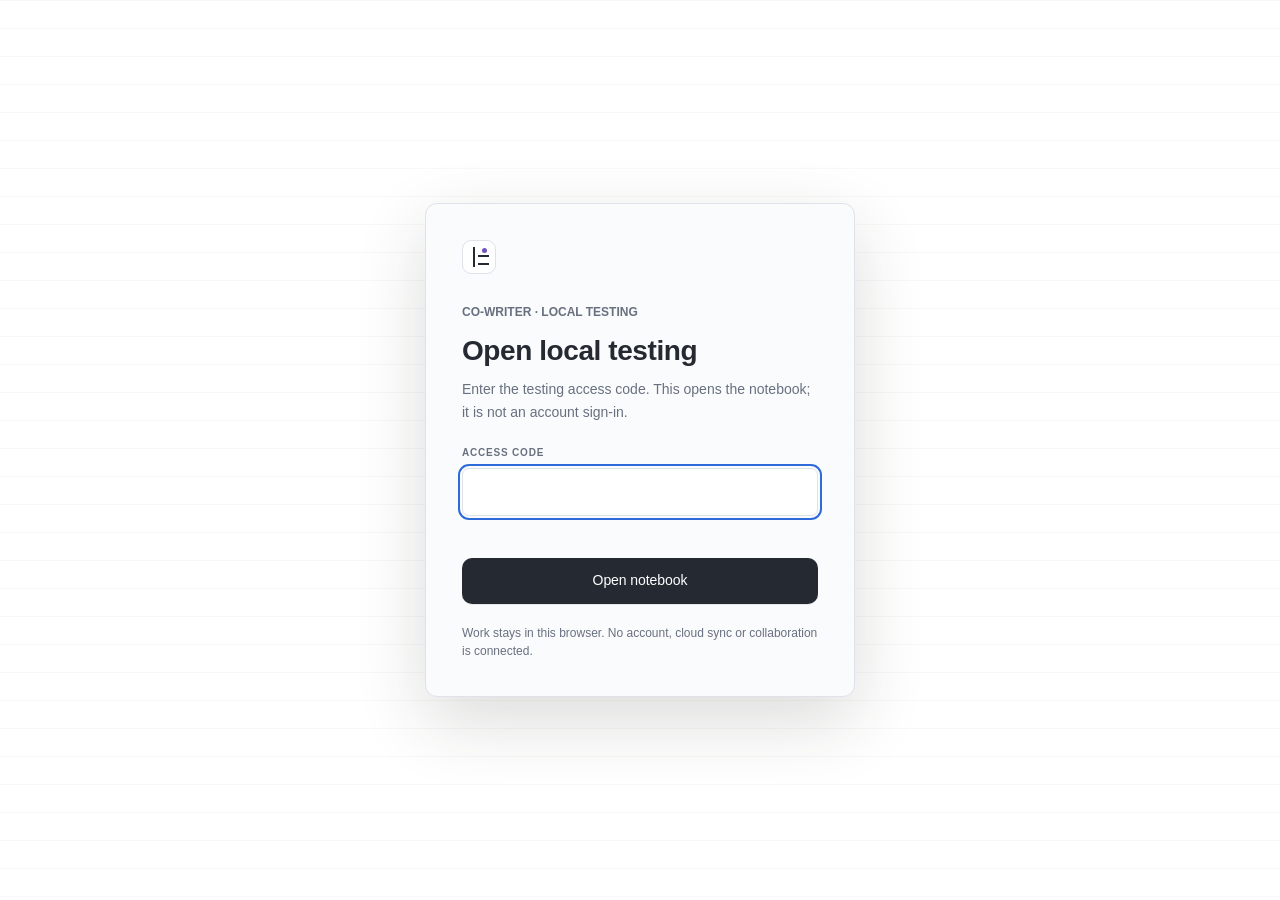
==== commit 0691384b: "Update main tester to local-only build 726f64" ====
--- a/index.html
+++ b/index.html
@@ -1,17 +1,18 @@
 <!doctype html>
-<html lang="en" data-release-channel="stable">
+<html lang="en" data-release-channel="stable" data-runtime-revision="0.6.7-r2-726f64f1d6c2" data-local-only="true">
 <head>
   <meta charset="utf-8" />
   <meta name="viewport" content="width=device-width, initial-scale=1, viewport-fit=cover" />
   <meta name="theme-color" content="#f3f0e8" />
   <meta name="apple-mobile-web-app-capable" content="yes" />
   <meta name="apple-mobile-web-app-status-bar-style" content="default" />
-  <title>Co-Writer Private Alpha 0.4.0.18</title>
-  <link rel="manifest" href="manifest.webmanifest" />
-  <link rel="apple-touch-icon" href="icon-192.png" />
+  <title>Co-Writer Private Alpha 0.6.7</title>
+  <link rel="manifest" href="./manifest.webmanifest" />
+  <link rel="apple-touch-icon" href="./icon-192.png" />
   <link rel="icon" href="data:image/svg+xml,%3Csvg xmlns='http://www.w3.org/2000/svg' viewBox='0 0 64 64'%3E%3Crect width='64' height='64' rx='14' fill='%23f7f3ea'/%3E%3Cpath d='M18 13v38M25 26h25M25 39h25' stroke='%2320211e' stroke-width='4' stroke-linecap='round'/%3E%3Ccircle cx='32' cy='18' r='4' fill='%237254b8'/%3E%3C/svg%3E" />
   <script>document.documentElement.classList.add('access-locked')</script>
-  <link rel="stylesheet" href="styles.css?v=0.4.0.18" />
+  <script type="module" crossorigin src="./assets/cowriter.js?v=0.6.7-r2-726f64f1d6c2"></script>
+  <link rel="stylesheet" crossorigin href="./assets/cowriter.css?v=0.6.7-r2-726f64f1d6c2">
 </head>
 <body>
   <section id="accessGate" class="access-gate" aria-labelledby="accessGateTitle">
@@ -52,12 +53,14 @@
       <main class="welcome-main">
         <div class="welcome-copy">
           <h1>Capture an idea</h1>
+          <p id="localBuildNote" class="local-build-note hidden">Local testing · Work stays in this browser. Use Guide for backups and getting started.</p>
         </div>
         <form id="welcomeCapture" class="home-capture">
           <label for="welcomeIdeaInput" class="sr-only">New idea</label>
           <textarea id="welcomeIdeaInput" rows="1" placeholder="A line, title, chord or thought…" aria-label="New idea"></textarea>
           <div class="home-capture-actions">
             <button type="button" id="welcomeRecordIdea" class="text-button welcome-record">● Record</button>
+            <button type="button" id="welcomePhotoIdea" class="text-button">Photo</button>
             <button type="submit" id="welcomeIdeaSave" class="primary-button" disabled>Save idea</button>
           </div>
           <small id="welcomeIdeaStatus" aria-live="polite"></small>
@@ -74,7 +77,7 @@
             <div id="welcomeRecentIdeas" class="home-recent-list"></div>
           </div>
           <div class="home-recent-section">
-            <header><strong>Recent songs</strong><div class="home-recent-head-actions"><button type="button" id="welcomeNewSong" class="text-button">New song</button><button type="button" id="welcomeLibrary" class="text-button">View all</button></div></header>
+            <header><strong>Recent songs</strong><div class="home-recent-head-actions"><button type="button" id="welcomeNewSong" class="text-button">New song</button><button type="button" data-start-notes class="text-button">Open in Notes</button><button type="button" id="welcomeLibrary" class="text-button">View all</button></div></header>
             <div id="welcomeRecentSongs" class="home-recent-list"></div>
           </div>
         </section>
@@ -86,7 +89,7 @@
           <div id="welcomeQuietActions" class="welcome-quiet-actions" aria-label="More actions">
             <button type="button" id="welcomeMorningLines" class="text-button welcome-exercises">Exercises</button>
             <button type="button" id="welcomeMore" class="text-button welcome-secondary">More…</button>
-            <button type="button" id="welcomeInstall" class="ghost-button welcome-overflow-action">Install for offline</button>
+            <button type="button" id="welcomeInstall" class="ghost-button welcome-overflow-action">Offline &amp; storage</button>
             <button type="button" id="welcomeDemo" class="text-button welcome-secondary welcome-overflow-action">Explore demo</button>
             <button type="button" id="welcomeImport" class="text-button welcome-secondary welcome-overflow-action">Import</button>
           </div>
@@ -114,8 +117,11 @@
           <label class="search-wrap"><span class="sr-only">Search ideas</span><input id="ideaSearch" type="search" placeholder="Search ideas" /></label>
           <nav id="ideaFilters" class="idea-filters" aria-label="Idea filters">
             <button data-idea-filter="recent" class="active">Recent</button>
-            <button data-idea-filter="text">Text</button>
-            <button data-idea-filter="recordings">Recordings</button>
+            <button data-idea-filter="lyrics">Lyrics</button>
+            <button data-idea-filter="titles">Titles</button>
+            <button data-idea-filter="melodies">Melodies</button>
+            <button data-idea-filter="chords">Chords</button>
+            <button data-idea-filter="concepts">Concepts</button>
           </nav>
         </div>
         <div id="ideaList" class="idea-list"></div>
@@ -144,6 +150,7 @@
         <button data-filter="active" class="filter-button active">Working</button>
         <button data-filter="finished" class="filter-button">Finished</button>
         <button data-filter="favourite" class="filter-button">Favourites</button>
+        <button data-filter="shared" class="filter-button" hidden>Shared</button>
         <button data-filter="archived" class="filter-button">Archive</button>
       </nav>
       <section id="projectsPanel" class="projects-panel" aria-label="Projects">
@@ -164,17 +171,19 @@
           <button id="expandSidebar" class="text-button song-back-button" title="Songs" aria-label="Back to Songs">← Songs</button>
           <button id="homeButton" class="topbar-brand" title="Home"><span class="brand-mark tiny" aria-hidden="true"><span></span><i></i><i></i></span><span>CO-WRITER</span></button>
           <div id="saveState" class="save-state"></div><div id="fieldStatus" class="field-status">On this device</div>
-        </div>
-        <nav id="modeNav" class="mode-nav" aria-label="Song views">
+          <span id="stagingNotice" class="staging-notice hidden">COLLAB TEST</span>
+        </div>
+        <nav id="modeNav" class="mode-nav" aria-label="Writing workspace">
           <div class="creative-modes">
-            <button data-view="plan" title="Plan · Option 1">Plan</button>
             <button data-view="write" title="Write · Option 2">Write</button>
+            <button id="notesButton" title="Notes beside your writing">Notes</button>
             <button data-view="shape" title="Shape · Option 3">Shape</button>
           </div>
           <span class="mode-divider" aria-hidden="true"></span>
           <button data-view="chart" class="chart-mode-button" title="Chart · Option 4">Chart</button>
         </nav>
         <div class="topbar-actions">
+          <button id="collaborationStatus" class="collaboration-status hidden" type="button" aria-live="polite">Connecting…</button>
           <button id="undoButton" class="icon-button" title="Undo" aria-label="Undo">↶</button>
           <button id="redoButton" class="icon-button" title="Redo" aria-label="Redo">↷</button>
           <button id="songNewIdea" class="text-button song-new-idea" title="Capture an unrelated idea">+ Idea</button>
@@ -188,13 +197,15 @@
         <div class="empty-card">
           <div class="empty-kicker">CO-WRITER</div>
           <h1>No song open</h1>
-          <div class="empty-actions"><button id="emptyNewSong" class="primary-button">New song</button><button id="emptyOpenLibrary" class="ghost-button">Open Songs</button></div>
+          <div class="empty-actions"><button id="emptyNewSong" class="primary-button">New song</button><button data-start-notes class="ghost-button">Open in Notes</button><button id="emptyOpenLibrary" class="ghost-button">Open Songs</button></div>
         </div>
       </section>
 
       <section id="workspace" class="workspace hidden">
         <header class="song-shell-header no-print">
           <input id="songTitle" class="song-title-input" value="Untitled Song" aria-label="Song title" />
+          <button id="versionsButton" class="text-button versions-button" type="button">Versions</button>
+          <button id="workKind" class="work-kind" type="button"></button>
           <div id="songContext" class="song-context"></div>
           <div class="work-tape-space" aria-hidden="true"></div>
         </header>
@@ -203,14 +214,16 @@
       </section>
     </main>
 
-    <aside id="workbench" class="workbench no-print" aria-label="Words and Music">
-      <div id="workbenchResize" class="workbench-resize" title="Resize Words and Music"></div>
+    <aside id="workbench" class="workbench no-print" aria-label="Writing tools">
+      <div id="workbenchResize" class="workbench-resize" title="Resize Writing tools"></div>
       <header class="workbench-header">
-        <div><div class="workbench-title">Words &amp; Music</div><div id="workbenchSubtitle" class="workbench-subtitle"></div></div>
-        <button id="closeWorkbench" class="icon-button" title="Hide Words and Music" aria-label="Hide Words and Music">×</button>
+        <div><div class="workbench-title">Writing tools</div><div id="workbenchSubtitle" class="workbench-subtitle"></div></div>
+        <button id="closeWorkbench" class="icon-button" title="Hide Writing tools" aria-label="Hide Writing tools">×</button>
       </header>
       <nav id="workbenchTabs" class="workbench-tabs">
-        <button data-tab="words" class="active">Words</button>
+        <button data-tab="notes" class="active">Notes</button>
+
+        <button data-tab="recordings">Recordings</button>
         <button data-tab="music">Music</button>
       </nav>
       <div id="workbenchBody" class="workbench-body"></div>
@@ -223,7 +236,7 @@
 
     <aside id="demoGuide" class="demo-guide no-print" aria-label="Guided tour">
       <header class="demo-guide-header">
-        <div><div class="demo-guide-kicker">GUIDED TOUR</div><div id="demoGuideProgress" class="demo-guide-progress">1 of 4 · Plan</div></div>
+        <div><div class="demo-guide-kicker">GUIDED TOUR</div><div id="demoGuideProgress" class="demo-guide-progress">1 of 4 · Notes</div></div>
         <button id="closeDemoGuide" class="icon-button" title="Close guided tour" aria-label="Close guided tour">×</button>
       </header>
       <div id="demoGuideBody" class="demo-guide-body"></div>
@@ -241,41 +254,32 @@
   </div>
 
   <input id="backupFile" type="file" accept=".zip,.json,application/zip,application/json" hidden />
+  <input id="ideaPhotoFile" type="file" accept="image/*" capture="environment" hidden />
   <div id="toast" class="toast" role="status" aria-live="polite"></div>
   <div id="overlayLayer"></div>
 
   <section id="morningLines" class="morning-lines hidden" aria-label="Exercises">
     <header class="morning-lines-header">
-      <button id="morningLinesClose" class="text-button">← Home</button>
+      <button id="morningLinesClose" class="text-button">← Back</button>
       <div><strong>EXERCISES</strong><span>Private writing practice</span></div>
-      <button id="morningLinesNew" class="text-button">New page</button>
+      <div class="exercise-page-actions"><button id="morningLinesHistory" class="text-button">Pages</button><button id="morningLinesNew" class="text-button">New page</button></div>
     </header>
-    <div class="morning-lines-setup">
-      <label>Exercise<select id="morningLinesExercise"></select></label>
+    <div id="morningLinesSetup" class="morning-lines-setup">
+      <label>Exercise<select id="morningLinesExercise" aria-label="Exercise"></select></label>
       <p id="morningLinesPrompt"></p>
       <div class="morning-lines-times" aria-label="Timer length">
         <button data-minutes="5">5 min</button><button data-minutes="10">10 min</button><button data-minutes="15">15 min</button><button data-minutes="25">25 min</button>
       </div>
       <button id="morningLinesBegin" class="primary-button">Begin writing</button>
     </div>
-    <main class="morning-lines-desk hidden">
-      <div class="morning-lines-status"><span id="morningLinesExerciseName"></span><time id="morningLinesTimer">05:00</time></div>
+    <div id="morningLinesPages" class="exercise-pages hidden"><h1>Exercise pages</h1><p>Start a new page whenever you like. Earlier pages stay here.</p><div id="morningLinesPageList"></div></div>
+    <main id="morningLinesDesk" class="morning-lines-desk hidden">
+      <div class="morning-lines-status"><span id="morningLinesExerciseName"></span><div class="exercise-timer"><time id="morningLinesTimer">05:00</time><button id="morningLinesTimerToggle" class="text-button">Pause timer</button></div></div>
       <textarea id="morningLinesEditor" spellcheck="true" autocapitalize="sentences" aria-label="Exercise page" placeholder="Start typing…"></textarea>
-      <footer><span id="morningLinesWords">0 words</span><span id="morningLinesSaved">Saved locally</span></footer>
+      <div class="exercise-copy"><button id="morningLinesSaveIdea" class="ghost-button">Save page to Ideas</button><span id="morningLinesWords">0 words</span></div>
     </main>
+    <footer class="exercise-save-status"><span id="morningLinesSaved" role="status" aria-live="polite">Saved here</span><button id="morningLinesRetry" class="text-button">Save now</button></footer>
   </section>
 
-  <script src="access-gate.js?v=0.4.0.18"></script>
-  <script src="chord-engine.js?v=0.4.0.18"></script>
-  <script src="structure-engine.js?v=0.4.0.18"></script>
-  <script src="utility-engine.js?v=0.4.0.18"></script>
-  <script src="notebook-engine.js?v=0.4.0.18"></script>
-  <script src="mobile-write-engine.js?v=0.4.0.18"></script>
-  <script src="audio-trim-engine.js?v=0.4.0.18"></script>
-  <script src="sandbox-data.js?v=0.4.0.18"></script>
-  <script src="field-exchange.js?v=0.4.0.18"></script>
-  <script src="review-capture.js?v=0.4.0.18"></script>
-  <script src="morning-lines.js?v=0.4.0.18"></script>
-  <script src="app.js?v=0.4.0.18"></script>
 </body>
 </html>
--- a/assets/cowriter.css
+++ b/assets/cowriter.css
@@ -0,0 +1 @@
+:root{--bg:#e9e6de;--paper:#fffdf7;--paper-deep:#faf7ef;--surface:#f3f0e8;--surface-2:#ece8de;--ink:#20211e;--muted:#6f7169;--faint:#a1a39b;--line:#d9d5ca;--rule:#dedbd1;--blue:#2e6bd8;--blue-soft:#e9f0ff;--violet:#7254b8;--violet-soft:#eee9fa;--teal:#267d75;--teal-soft:#e5f2ef;--gold:#a97820;--gold-soft:#f8efd5;--amber:#b46c12;--amber-soft:#fff0d7;--red:#bf4b45;--green:#2d855f;--shadow:0 18px 55px #25241f1a;--sidebar-width:248px;--workbench-width:350px;--ui-font:"Helvetica Neue",Helvetica,Arial,sans-serif;--type-font:"Courier Prime","Courier New",Courier,monospace;--display-font:Georgia,"Times New Roman",serif;--reading-font:Georgia,"Times New Roman",serif;--journal-font:var(--reading-font);--song-font:var(--journal-font);--song-ink:var(--ink);--song-size:19px;--song-line:1.65;--page-width:860px;--lightningcss-light:initial;--lightningcss-dark: ;color-scheme:light}[data-theme=dark]{--bg:#080906;--paper:#11120f;--paper-deep:#0d0e0c;--surface:#151713;--surface-2:#1d1f1a;--ink:#f1f0e9;--muted:#acaea5;--faint:#65685f;--line:#292b26;--rule:#30322c;--blue:#79a3ff;--blue-soft:#27364e;--violet:#b5a0ec;--violet-soft:#39304c;--teal:#75c4bb;--teal-soft:#253d39;--gold:#dfbd68;--gold-soft:#483f29;--amber:#e1aa5d;--amber-soft:#4a3a22;--red:#ed817a;--green:#70c29b;--shadow:0 22px 60px #000000b8;--lightningcss-light: ;--lightningcss-dark:initial;color-scheme:dark}*{box-sizing:border-box}html{scroll-behavior:smooth}html,body{background:var(--bg);width:100%;height:100%;color:var(--ink);font-family:var(--ui-font);-webkit-font-smoothing:antialiased;text-rendering:optimizelegibility;margin:0;overflow:hidden}button,input,textarea,select{font:inherit;color:inherit}button{cursor:pointer}.hidden{display:none!important}.sr-only{clip:rect(0,0,0,0);white-space:nowrap;border:0;width:1px;height:1px;margin:-1px;padding:0;position:absolute;overflow:hidden}.app-shell{grid-template-columns:var(--sidebar-width) minmax(0,1fr);height:100vh;display:grid;overflow:hidden}.app-shell.workbench-open{grid-template-columns:var(--sidebar-width) minmax(0,1fr) var(--workbench-width)}.app-shell.sidebar-collapsed.workbench-open{grid-template-columns:0 minmax(0,1fr) var(--workbench-width)}.sidebar{background:var(--paper);border-right:1px solid var(--line);flex-direction:column;gap:13px;min-width:0;padding:16px;transition:all .16s;display:flex;overflow:hidden}.sidebar-collapsed .sidebar{opacity:0;pointer-events:none;transform:translate(-100%)}.sidebar-header,.workbench-header,.topbar,.topbar-left,.topbar-actions{justify-content:space-between;align-items:center;gap:10px;display:flex}.wordmark{letter-spacing:.13em;font-size:12px;font-weight:850}.version-mark{color:var(--muted);margin-top:2px;font-size:10px}.icon-button,.text-button,.filter-button,.mode-nav button,.ghost-button,.small-button,.primary-button,.tool-button{background:0 0;border:0;border-radius:8px}.icon-button{width:34px;height:34px;color:var(--muted);place-items:center;display:grid}.icon-button:hover,.text-button:hover,.tool-button:hover{background:var(--surface-2);color:var(--ink)}.primary-button{background:var(--ink);color:var(--paper);padding:10px 14px;font-weight:760}.primary-button:hover{opacity:.9}.full-width{width:100%}.search-wrap input{border:1px solid var(--line);background:var(--surface);border-radius:9px;outline:0;width:100%;height:38px;padding:0 11px}.search-wrap input:focus{border-color:var(--blue);box-shadow:0 0 0 3px color-mix(in srgb,var(--blue) 18%,transparent)}.library-filters{grid-template-columns:repeat(2,1fr);gap:5px;display:grid}.filter-button{color:var(--muted);padding:7px;font-size:12px}.filter-button.active{background:var(--blue-soft);color:var(--blue);font-weight:760}.song-list{flex:1;align-content:start;gap:5px;min-height:0;display:grid;overflow:auto}.song-item{text-align:left;background:0 0;border:1px solid #0000;border-radius:10px;gap:4px;padding:10px;display:grid}.song-item:hover{background:var(--surface)}.song-item.active{border-color:color-mix(in srgb,var(--blue) 36%,var(--line));background:var(--blue-soft)}.song-item-title{white-space:nowrap;text-overflow:ellipsis;font-weight:760;overflow:hidden}.song-item-meta{color:var(--muted);text-transform:uppercase;letter-spacing:.05em;justify-content:space-between;font-size:10px;display:flex}.song-item-opening{color:var(--muted);white-space:nowrap;text-overflow:ellipsis;font-size:11px;overflow:hidden}.sidebar-footer{border-top:1px solid var(--line);flex-wrap:wrap;gap:3px;padding-top:10px;display:flex}.text-button{color:var(--muted);padding:7px 8px;font-size:11px}.main-shell{grid-template-rows:54px minmax(0,1fr);grid-template-columns:minmax(0,1fr);min-width:0;min-height:0;display:grid;overflow:hidden}.topbar{border-bottom:1px solid var(--line);background:color-mix(in srgb,var(--paper) 92%,transparent);-webkit-backdrop-filter:blur(12px);backdrop-filter:blur(12px);z-index:30;height:54px;padding:0 14px}.save-state{text-align:center;min-width:72px;color:var(--muted);flex:0 0 72px;font-size:11px}.mode-nav{background:var(--surface);border:1px solid var(--line);border-radius:10px;gap:3px;padding:3px;display:flex}.mode-nav button{color:var(--muted);padding:7px 12px;font-size:12px}.mode-nav button.active{background:var(--paper);color:var(--ink);font-weight:760;box-shadow:0 1px 4px #00000014}.workspace{grid-template-rows:auto auto minmax(0,1fr);width:100%;min-width:0;min-height:0;display:grid;overflow:hidden}.song-shell-header{background:var(--paper);border-bottom:1px solid var(--line);align-items:center;gap:12px;padding:12px 24px;display:flex}.song-title-input{background:0 0;border:0;outline:0;flex:1;min-width:0;font-size:22px;font-weight:820}.song-context{color:var(--muted);white-space:nowrap;font-size:10px}.utility-toolbar{border-bottom:1px solid var(--line);background:var(--paper);scrollbar-width:thin;z-index:20;justify-content:space-between;align-items:center;gap:8px;width:100%;min-width:0;min-height:46px;padding:6px 14px;display:flex;overflow-x:auto}.tool-group{flex:none;align-items:center;gap:5px;display:flex}.tool-group.right{margin-left:auto}.tool-button{color:var(--muted);white-space:nowrap;border:1px solid #0000;padding:7px 9px;font-size:11px}.tool-button.primary-action{background:var(--blue-soft);color:var(--blue);font-weight:760}.tool-button.active{background:var(--surface-2);color:var(--ink)}.tool-button:disabled{opacity:.35;cursor:default}.tool-select{border:1px solid var(--line);background:var(--surface);height:31px;color:var(--ink);border-radius:7px;padding:0 7px;font-size:11px}.tool-divider{background:var(--line);width:1px;height:24px;margin:0 2px}.view-host{overscroll-behavior:contain;min-width:0;min-height:0;overflow:auto}.empty-state{place-items:center;height:100%;padding:30px;display:grid}.empty-card{background:var(--paper);border:1px solid var(--line);width:min(610px,100%);box-shadow:var(--shadow);border-radius:18px;padding:58px}.empty-kicker{color:var(--muted);letter-spacing:.13em;font-size:11px;font-weight:820}.empty-card h1{letter-spacing:-.045em;margin:14px 0;font-size:48px;line-height:1.02}.empty-card p{color:var(--muted);max-width:490px;margin:0 0 26px;line-height:1.65}.plan-view{min-height:100%;padding:34px 28px 80px}.plan-page{width:min(var(--page-width),100%);background:var(--paper);border:1px solid var(--line);border-radius:4px;min-height:calc(100vh - 210px);margin:0 auto;padding:58px 64px 90px;position:relative;box-shadow:0 16px 42px #2b292214}.plan-page:before{content:"";background:color-mix(in srgb,var(--teal) 22%,transparent);width:1px;position:absolute;top:0;bottom:0;left:44px}.brain-dump{resize:none;width:100%;min-height:620px;color:var(--ink);font-family:var(--song-font);font-size:var(--song-size);line-height:var(--song-line);white-space:pre-wrap;background:0 0;border:0;outline:0;padding:0;display:block}.brain-dump::placeholder{color:var(--muted);opacity:1}.selection-bar{z-index:80;background:var(--ink);color:var(--paper);box-shadow:var(--shadow);border-radius:9px;gap:3px;padding:4px;display:flex;position:fixed}.selection-bar button{color:inherit;background:0 0;border:0;border-radius:6px;padding:6px 8px;font-size:10px}.selection-bar button:hover{background:#ffffff26}.shape-view{background:var(--surface);height:100%;min-height:680px;position:relative;overflow:hidden}.shape-viewport{cursor:default;touch-action:none;background-image:radial-gradient(circle at 1px 1px,color-mix(in srgb,var(--line) 65%,transparent) 1px,transparent 0);background-size:24px 24px;position:absolute;inset:0;overflow:hidden}.shape-viewport.hand{cursor:grab}.shape-viewport.panning{cursor:grabbing}.shape-world{transform-origin:0 0;width:2600px;height:1800px;position:absolute;top:0;left:0}.shape-object{-webkit-user-select:none;user-select:none;position:absolute}.shape-block{background:var(--paper);border:1px solid var(--line);border-left:4px solid var(--ink);border-radius:10px;width:220px;min-height:108px;padding:10px 11px 12px;transition:box-shadow .12s,border-color .12s;box-shadow:0 8px 22px #26252014}.shape-block[data-type=harmony]{border-left-color:var(--violet);background:color-mix(in srgb,var(--violet-soft) 38%,var(--paper))}.shape-block[data-type=title]{border-left-color:var(--gold);background:color-mix(in srgb,var(--gold-soft) 42%,var(--paper))}.shape-block.selected,.shape-section.selected{outline:3px solid color-mix(in srgb,var(--blue) 58%,transparent);outline-offset:2px}.shape-block.moving,.shape-section.moving{z-index:10;box-shadow:0 20px 40px #19191633}.shape-block-head,.shape-section-head{justify-content:space-between;align-items:center;gap:8px;margin-bottom:7px;display:flex}.shape-grip{color:var(--faint);cursor:grab;letter-spacing:-2px;background:0 0;border:0;padding:2px 4px;font-weight:900}.shape-label{color:var(--muted);text-transform:uppercase;letter-spacing:.1em;font-size:9px;font-weight:820}.shape-more{color:var(--faint);background:0 0;border:0;padding:2px 4px}.shape-block textarea{resize:none;width:100%;min-height:62px;font:inherit;color:var(--ink);-webkit-user-select:text;user-select:text;background:0 0;border:0;outline:0;line-height:1.42}.shape-chord-summary{color:var(--violet);margin-top:5px;font-size:10px}.shape-section{background:color-mix(in srgb,var(--paper) 95%,transparent);border:1px solid color-mix(in srgb,var(--blue) 18%,var(--line));resize:both;border-radius:13px;width:340px;min-height:250px;padding:11px;overflow:auto;box-shadow:0 10px 28px #26252014}.shape-section-title{text-transform:uppercase;letter-spacing:.055em;background:0 0;border:0;outline:0;flex:1;min-width:0;font-size:12px;font-weight:820}.shape-section-lines{gap:7px;display:grid}.shape-line-chip{border:1px solid var(--line);background:var(--paper-deep);font-family:var(--song-font);cursor:grab;border-radius:8px;grid-template-columns:minmax(0,1fr) auto;align-items:start;gap:8px;padding:8px 9px;font-size:13px;line-height:1.35;display:grid}.shape-line-chip.harmony{color:var(--violet);font-family:ui-monospace,SFMono-Regular,Menlo,monospace}.shape-line-chip button{color:var(--faint);background:0 0;border:0;padding:1px 3px}.shape-empty{border:1px dashed var(--line);color:var(--muted);text-align:center;border-radius:9px;padding:18px;font-size:12px}.shape-lasso{border:1px solid var(--blue);background:color-mix(in srgb,var(--blue) 12%,transparent);pointer-events:none;z-index:50;position:absolute}.shape-zoom{z-index:15;background:var(--paper);border:1px solid var(--line);border-radius:10px;align-items:center;gap:3px;padding:4px;display:flex;position:absolute;bottom:16px;right:16px;box-shadow:0 7px 20px #00000014}.shape-zoom button{background:0 0;border:0;border-radius:6px;width:29px;height:29px}.shape-zoom span{color:var(--muted);text-align:center;min-width:43px;font-size:10px}.write-view{min-height:100%;padding:20px 0 80px}.write-sticky{z-index:10;background:color-mix(in srgb,var(--bg) 91%,transparent);-webkit-backdrop-filter:blur(10px);backdrop-filter:blur(10px);border-bottom:1px solid color-mix(in srgb,var(--line) 70%,transparent);justify-content:center;align-items:center;gap:6px;padding:7px 24px;display:flex;position:sticky;top:0}.section-nav{max-width:min(var(--page-width),100%);gap:4px;display:flex;overflow:auto}.section-nav button{color:var(--muted);white-space:nowrap;background:0 0;border:0;border-radius:7px;padding:6px 9px;font-size:10px}.section-nav button.active{background:var(--paper);color:var(--ink);box-shadow:0 1px 4px #00000014}.document-wrap{padding:24px 24px 80px}.document-page{width:min(var(--page-width),100%);background:var(--paper);border:1px solid var(--line);border-radius:4px;margin:0 auto;padding:42px 62px 90px;position:relative;box-shadow:0 18px 48px #28262117}.document-page:before{content:"";background:color-mix(in srgb,var(--blue) 14%,transparent);width:1px;position:absolute;top:0;bottom:0;left:42px}.harmony-meta{flex-wrap:wrap;gap:5px;margin:0 0 32px;display:flex}.meta-pill{border:1px solid var(--line);background:var(--paper-deep);color:var(--muted);border-radius:999px;padding:5px 9px;font-size:9px}.meta-pill:hover{border-color:var(--violet);color:var(--violet)}.write-section{margin:8px 0 28px;position:relative}.write-section-head{align-items:center;gap:6px;height:34px;margin-left:-31px;display:flex}.section-grip,.line-grip{color:#0000;cursor:grab;letter-spacing:-2px;background:0 0;border:0;border-radius:6px;font-weight:900}.write-section:hover>.write-section-head .section-grip,.notebook-row:hover>.line-grip,.notebook-row.active>.line-grip{color:var(--faint)}.section-grip:hover,.line-grip:hover{background:var(--surface-2);color:var(--blue)!important}.write-section-label{letter-spacing:.095em;text-transform:uppercase;background:0 0;border:0;outline:0;flex:1;font-size:11px;font-weight:840}.section-actions{opacity:0;gap:2px;display:flex}.write-section:hover>.write-section-head .section-actions{opacity:1}.section-actions button,.line-menu-button{color:var(--faint);background:0 0;border:0;border-radius:6px;padding:5px 7px;font-size:10px}.section-actions button:hover,.line-menu-button:hover{background:var(--surface-2);color:var(--ink)}.section-key-note{color:var(--violet);margin-left:auto;font-size:9px}.section-insert{place-items:center;height:22px;display:grid}.section-insert button{background:var(--paper);color:#0000;border:1px solid #0000;border-radius:999px;padding:2px 9px;font-size:9px}.section-insert:hover button,.section-insert button:focus{color:var(--blue);border-color:color-mix(in srgb,var(--blue) 30%,var(--line));background:var(--blue-soft)}.notebook-lines{display:grid}.notebook-row{grid-template-columns:27px minmax(0,1fr) 50px;align-items:stretch;min-height:58px;display:grid;position:relative}.notebook-row.active{background:linear-gradient(90deg,transparent 0,color-mix(in srgb,var(--blue-soft) 35%,transparent) 7%,color-mix(in srgb,var(--blue-soft) 35%,transparent) 94%,transparent)}.line-grip{align-self:center;width:25px;height:38px;margin-left:-2px}.line-paper{border-bottom:1px solid var(--rule);min-width:0;padding:4px 5px 7px;position:relative}.notebook-row.active .line-paper,.notebook-row:hover .line-paper{border-bottom-color:color-mix(in srgb,var(--blue) 34%,var(--rule))}.notebook-content{min-height:44px;font-family:var(--song-font);font-size:var(--song-size);line-height:var(--song-line);text-align:left;cursor:text;flex-wrap:wrap;align-items:flex-end;display:flex}.word-stack{white-space:pre;grid-template-rows:18px auto;align-items:end;min-width:8px;display:inline-grid;position:relative}.word-stack .word-text{min-height:calc(var(--song-size) * var(--song-line));white-space:pre}.chord-slot{border-radius:4px;align-items:flex-end;gap:2px;min-width:100%;height:18px;display:flex;position:relative}.notebook-row.active .chord-slot:empty:hover:after,.notebook-row:hover .chord-slot:empty:hover:after{content:"+";color:var(--violet);background:var(--violet-soft);border-radius:4px;padding:2px 4px;font:700 10px/1 Inter,sans-serif}.chord-token{color:var(--violet);font:740 max(10px,calc(var(--song-size) * .62))/1 Inter,sans-serif;white-space:nowrap;cursor:grab;background:0 0;border:0;border-radius:4px;padding:1px 2px}.chord-token:hover,.chord-token.selected{background:var(--violet-soft);box-shadow:0 0 0 1px color-mix(in srgb,var(--violet) 35%,transparent)}.chord-token.needs-review:after{content:"•";color:var(--amber);margin-left:2px}.line-editor{resize:none;width:100%;min-height:42px;color:var(--ink);font-family:var(--song-font);font-size:var(--song-size);line-height:var(--song-line);background:0 0;border:0;outline:0;padding:18px 0 0;overflow:hidden}.progression-row .line-editor,.progression-display{color:var(--violet);font-family:ui-monospace,SFMono-Regular,Menlo,monospace;font-size:calc(var(--song-size) * .78)}.line-right{justify-content:flex-end;align-items:center;gap:2px;display:flex}.alt-count{color:var(--muted);white-space:nowrap;background:0 0;border:0;border-radius:5px;padding:4px;font-size:9px}.alt-count:hover{background:var(--surface-2);color:var(--blue)}.line-menu-button{opacity:0}.notebook-row:hover .line-menu-button,.notebook-row.active .line-menu-button{opacity:1}.line-context{grid-column:2/3;gap:4px;padding:5px 0 2px;display:flex}.line-context button{background:var(--surface);color:var(--muted);border:0;border-radius:6px;padding:5px 7px;font-size:9px}.line-context button:hover{background:var(--blue-soft);color:var(--blue)}.add-line{color:var(--faint);background:0 0;border:0;border-radius:6px;margin:8px 0 0 28px;padding:5px 8px;font-size:10px}.add-line:hover{background:var(--surface);color:var(--blue)}.first-section{border:1px dashed var(--line);color:var(--muted);border-radius:12px;justify-items:start;gap:10px;padding:28px;display:grid}.first-section strong{color:var(--ink);font-size:18px}.floating-palette{z-index:90;background:var(--paper);border:1px solid var(--line);width:min(380px,100vw - 24px);box-shadow:var(--shadow);border-radius:13px;padding:12px;position:fixed}.palette-head{justify-content:space-between;align-items:center;margin-bottom:9px;display:flex}.palette-head strong{font-size:12px}.palette-grid{grid-template-columns:repeat(4,1fr);gap:5px;display:grid}.palette-chord{border:1px solid color-mix(in srgb,var(--violet) 28%,var(--line));background:var(--violet-soft);color:var(--violet);text-align:center;border-radius:7px;gap:2px;padding:7px;display:grid}.palette-chord span:last-child{color:var(--muted);font-size:8px}.palette-input{gap:6px;margin-top:9px;display:flex}.palette-input input{border:1px solid var(--line);background:var(--surface);border-radius:7px;outline:0;flex:1;padding:8px}.palette-actions{gap:5px;margin-top:8px;display:flex}.palette-actions button{border:1px solid var(--line);background:var(--paper);border-radius:7px;padding:6px 8px;font-size:10px}.palette-actions .danger{color:var(--red)}.workbench{background:var(--paper);border-left:1px solid var(--line);grid-template-rows:auto auto minmax(0,1fr);min-width:0;display:none;position:relative;overflow:hidden}.workbench-open .workbench{display:grid}.workbench-resize{cursor:col-resize;z-index:3;width:8px;position:absolute;top:0;bottom:0;left:-4px}.workbench-header{border-bottom:1px solid var(--line);padding:14px}.workbench-title{font-weight:840}.workbench-subtitle{color:var(--muted);font-size:10px}.workbench-tabs{border-bottom:1px solid var(--line);grid-template-columns:repeat(3,1fr);gap:2px;padding:6px;display:grid}.workbench-tabs button{color:var(--muted);background:0 0;border:0;border-radius:7px;padding:7px 4px;font-size:10px}.workbench-tabs button.active{background:var(--blue-soft);color:var(--blue);font-weight:760}.workbench-body{min-height:0;padding:14px;overflow:auto}.workbench-scope{gap:4px;margin-bottom:10px;display:flex}.workbench-scope button{border:1px solid var(--line);background:var(--paper);color:var(--muted);border-radius:999px;padding:5px 8px;font-size:9px}.workbench-scope button.active{background:var(--blue-soft);color:var(--blue);border-color:color-mix(in srgb,var(--blue) 30%,var(--line))}.workbench-stack{gap:9px;display:grid}.workbench-empty{border:1px dashed var(--line);color:var(--muted);border-radius:10px;padding:16px;font-size:12px;line-height:1.5}.shelf-card{border:1px dashed var(--line);border-left:4px solid var(--ink);background:var(--paper-deep);border-radius:10px;padding:11px}.shelf-card.harmony{border-left-color:var(--violet)}.shelf-card.title{border-left-color:var(--gold)}.shelf-meta{text-transform:uppercase;letter-spacing:.08em;color:var(--muted);margin-bottom:5px;font-size:8px}.shelf-copy{white-space:pre-wrap;font-family:var(--song-font);font-size:13px;line-height:1.4}.shelf-actions{gap:4px;margin-top:9px;display:flex}.shelf-actions button{border:1px solid var(--line);background:var(--paper);color:var(--muted);border-radius:6px;padding:5px 7px;font-size:9px}.chord-helper-grid{grid-template-columns:repeat(4,1fr);gap:6px;display:grid}.chord-choice{border:1px solid color-mix(in srgb,var(--violet) 28%,var(--line));background:var(--violet-soft);color:var(--violet);text-align:center;border-radius:8px;gap:2px;padding:8px;display:grid}.chord-choice span:last-child{color:var(--muted);font-size:9px}.workbench textarea{border:1px solid var(--line);background:var(--surface);resize:vertical;border-radius:9px;outline:0;width:100%;min-height:130px;margin-top:12px;padding:10px}.chart-tools{flex-wrap:wrap;gap:7px;width:min(980px,100%);margin:0 auto 14px;display:flex}.chart-tools select,.chart-tools button{border:1px solid var(--line);background:var(--paper);border-radius:8px;padding:8px 10px;font-size:11px}.chart-page{color:#191a17;width:min(900px,100%);box-shadow:var(--shadow);--chart-font:var(--song-font);background:#fff;border:1px solid #ddd8ce;margin:0 auto;padding:58px 66px 80px}.chart-title{font-family:var(--chart-font);letter-spacing:-.035em;margin:0;font-size:34px}.chart-meta{color:#73756e;margin:7px 0 30px;font-size:10px}.chart-section{break-inside:avoid;margin:0 0 24px}.chart-section h3{letter-spacing:.1em;text-transform:uppercase;margin:0 0 10px;font-size:10px}.chart-line{font-family:var(--chart-font);min-height:26px;font-size:16px;line-height:1.7}.chart-line .anchor-group{vertical-align:bottom;grid-template-rows:13px auto;display:inline-grid}.chart-line .anchor-chord{color:#5f439d;font-family:var(--chart-font);font-size:10px;font-weight:700;line-height:1}.chart-line .anchor-word{white-space:pre}.toast{z-index:120;opacity:0;pointer-events:none;background:var(--ink);color:var(--paper);border-radius:10px;align-items:center;gap:10px;padding:10px 13px;transition:opacity .15s,transform .15s;display:flex;position:fixed;bottom:24px;left:50%;transform:translate(-50%,16px)}.toast.visible{opacity:1;pointer-events:auto;transform:translate(-50%)}.toast button{color:inherit;background:#ffffff26;border:0;border-radius:6px;padding:4px 7px}.overlay-backdrop{z-index:70;background:#14151257;place-items:center;padding:24px;display:grid;position:fixed;inset:0}.overlay-backdrop.clear{background:0 0}.modal{background:var(--paper);border:1px solid var(--line);width:min(660px,100%);max-height:90vh;box-shadow:var(--shadow);border-radius:14px;overflow:auto}.modal-head,.modal-foot{justify-content:space-between;align-items:center;gap:10px;padding:15px 18px;display:flex}.modal-head{border-bottom:1px solid var(--line)}.modal-head h3{margin:0;font-size:16px}.modal-body{padding:18px}.modal-foot{border-top:1px solid var(--line);justify-content:flex-end}.field{gap:6px;margin-bottom:14px;display:grid}.field label{color:var(--muted);text-transform:uppercase;letter-spacing:.08em;font-size:9px;font-weight:760}.field input,.field textarea,.field select{border:1px solid var(--line);background:var(--surface);border-radius:8px;outline:0;width:100%;padding:9px}.field textarea{min-height:130px}.choice-list{gap:4px;display:grid}.choice-button{text-align:left;background:0 0;border:0;border-radius:8px;width:100%;padding:10px}.choice-button:hover{background:var(--blue-soft);color:var(--blue)}.menu-popover{z-index:90;background:var(--paper);border:1px solid var(--line);width:225px;box-shadow:var(--shadow);border-radius:11px;padding:5px;position:fixed}.menu-popover button{text-align:left;background:0 0;border:0;border-radius:7px;width:100%;padding:9px;font-size:11px}.menu-popover button:hover{background:var(--blue-soft);color:var(--blue)}.menu-popover button.danger{color:var(--red)}@media (width<=1080px){.app-shell.workbench-open{grid-template-columns:var(--sidebar-width) minmax(0,1fr)}.app-shell.sidebar-collapsed.workbench-open{grid-template-columns:0 minmax(0,1fr)}.workbench-open .workbench{width:min(var(--workbench-width),92vw);z-index:50;box-shadow:var(--shadow);position:fixed;top:54px;bottom:0;right:0}.document-page,.plan-page{padding-left:48px;padding-right:42px}.document-page:before,.plan-page:before{left:32px}}@media (width<=700px),(width<=950px) and (height<=500px){body{overflow:auto}.app-shell,.app-shell.workbench-open{height:auto;display:block}.sidebar{z-index:60;width:270px;box-shadow:var(--shadow);position:fixed;top:0;bottom:0;left:0}.main-shell{min-height:100vh}.topbar{position:sticky;top:0}.mode-nav{max-width:55vw;overflow:auto}.song-shell-header{padding:10px 16px}.song-context{display:none}.utility-toolbar{position:sticky;top:54px}.view-host{overflow:visible}.plan-view{padding:14px 0}.plan-page,.document-page{box-shadow:none;border-left:0;border-right:0;border-radius:0;padding:38px 25px 70px}.plan-page:before,.document-page:before{display:none}.document-wrap{padding:12px 0 60px}.notebook-row{grid-template-columns:22px minmax(0,1fr) 38px}.shape-view{height:calc(100vh - 150px)}.chart-view{padding:10px 0}.chart-page{box-shadow:none;border-left:0;border-right:0;padding:42px 24px}.tool-group.right{display:none}}@media print{body{background:#fff;overflow:visible}.no-print,.sidebar,.topbar,.song-shell-header,.utility-toolbar,.workbench,.toast,#overlayLayer,.chart-tools{display:none!important}.app-shell,.main-shell,.workspace,.view-host,.chart-view{height:auto;padding:0;display:block;overflow:visible}.chart-page{box-shadow:none;border:0;width:100%;padding:0}.chart-title{font-size:26pt}.chart-line{font-size:10.5pt}}.shape-copy{white-space:pre-wrap;min-height:62px;color:var(--ink);-webkit-user-select:none;user-select:none;cursor:default;padding:1px 0;line-height:1.42}.shape-object.selected .shape-copy{cursor:grab}.shape-object.moving .shape-copy{cursor:grabbing}.shape-section-title{-webkit-user-select:none;user-select:none;cursor:default}.tool-button.selection-action{background:var(--blue-soft);color:var(--blue);font-weight:760}.text-popover{z-index:90;background:var(--paper);border:1px solid var(--line);width:250px;box-shadow:var(--shadow);border-radius:11px;align-items:center;gap:5px;padding:6px;display:flex;position:fixed}.text-popover select{border:1px solid var(--line);background:var(--surface);min-width:0;color:var(--ink);border-radius:7px;flex:1;padding:7px}.text-popover button{border:1px solid var(--line);background:var(--paper);color:var(--muted);border-radius:7px;padding:7px 9px;font-size:10px}.side-tool-form{gap:13px;display:grid}.side-field{gap:6px;display:grid}.side-field>span,.tool-summary>span{color:var(--muted);text-transform:uppercase;letter-spacing:.08em;font-size:9px;font-weight:760}.side-field select,.side-field input{border:1px solid var(--line);background:var(--surface);width:100%;color:var(--ink);border-radius:8px;outline:0;padding:9px}.tool-summary{border-bottom:1px solid var(--line);gap:4px;padding-bottom:10px;display:grid}.tool-summary strong{font-size:14px}.transpose-preview{gap:4px;display:grid}.preview-heading{color:var(--muted);text-transform:uppercase;letter-spacing:.08em;margin-bottom:2px;font-size:9px;font-weight:760}.preview-pair{border:1px solid var(--line);background:var(--paper-deep);border-radius:7px;grid-template-columns:minmax(0,1fr) 18px minmax(0,1fr);align-items:center;gap:6px;padding:7px 8px;font-family:ui-monospace,SFMono-Regular,Menlo,monospace;font-size:11px;display:grid}.preview-pair span:nth-child(2){color:var(--muted);text-align:center}.preview-pair strong{color:var(--violet)}.side-tool-actions{justify-content:flex-end;gap:6px;padding-top:4px;display:flex}.side-tool-actions .compact{padding-left:8px;padding-right:8px}.workbench-tabs.hidden{display:none}.workbench-open .document-page{transition:width .14s}@media (width>=1081px){.workbench-open .document-wrap{padding-left:18px;padding-right:18px}}.choice-popover{max-height:min(360px,100vh - 24px);overflow:auto}.menu-heading{color:var(--muted);letter-spacing:.08em;text-transform:uppercase;border-bottom:1px solid var(--line);margin-bottom:3px;padding:8px 9px 6px;font-size:9px;font-weight:800}:root{--demo-guide-width:292px}.app-shell.demo-guide-open{grid-template-columns:var(--sidebar-width) minmax(0,1fr) var(--demo-guide-width)}.app-shell.sidebar-collapsed.demo-guide-open{grid-template-columns:0 minmax(0,1fr) var(--demo-guide-width)}.app-shell.workbench-open.demo-guide-open{grid-template-columns:var(--sidebar-width) minmax(0,1fr) var(--workbench-width) var(--demo-guide-width)}.app-shell.sidebar-collapsed.workbench-open.demo-guide-open{grid-template-columns:0 minmax(0,1fr) var(--workbench-width) var(--demo-guide-width)}.demo-mode .topbar{background:color-mix(in srgb,var(--teal-soft) 58%,var(--paper));border-bottom-color:color-mix(in srgb,var(--teal) 24%,var(--line))}.demo-badge{border:1px solid color-mix(in srgb,var(--teal) 35%,var(--line));background:var(--teal-soft);color:var(--teal);letter-spacing:.08em;vertical-align:middle;border-radius:999px;padding:3px 7px;font-size:9px;font-weight:850;display:inline-block}.shared-badge{border-color:color-mix(in srgb,var(--blue) 35%,var(--line));background:var(--blue-soft);color:var(--blue)}.song-readonly .song-title-input{color:var(--muted);cursor:default}.sharing-card{gap:14px;display:grid}.sharing-card h4{text-transform:uppercase;letter-spacing:.1em;margin:6px 0 0;font-size:11px}.access-row{border-bottom:1px solid var(--line);align-items:center;gap:10px;padding:10px 0;display:flex}.access-row>div{flex:1;gap:3px;min-width:0;display:grid}.access-row small{color:var(--muted)}.access-row select{min-height:36px}.account-form.compact{border-bottom:1px solid var(--line);padding-bottom:14px}.account-message input[readonly]{width:100%;margin:8px 0}.account-message a.ghost-button{align-items:center;margin-left:6px;text-decoration:none;display:inline-flex}.collaboration-presence{vertical-align:middle;align-items:center;margin-left:8px;display:inline-flex}.presence-avatar{border:2px solid var(--paper);color:#4f368b;width:25px;height:25px;font:700 10px/1 var(--ui-font);background:#e4dcf5;border-radius:50%;place-items:center;margin-left:-4px;display:inline-grid}.collaboration-presence small{color:var(--muted);font:600 11px/1 var(--ui-font);margin-left:4px}.remote-line-cursor{z-index:3;color:#fff;font:600 10px/1.2 var(--ui-font);pointer-events:none;background:#5c3ea7;border-radius:999px;padding:2px 6px;position:absolute;top:5px;right:46px}.notebook-row:has(.remote-line-cursor){box-shadow:inset 3px 0 #7254b8}.remote-shape-selection{border-radius:inherit;pointer-events:none;z-index:8;border:2px solid #7254b8;position:absolute;inset:-4px}.collaboration-status{text-overflow:ellipsis;border:1px solid color-mix(in srgb,var(--violet) 28%,var(--line));background:color-mix(in srgb,var(--violet-soft) 48%,var(--paper));width:96px;min-width:96px;max-width:96px;min-height:32px;color:var(--violet);font:750 10px/1 var(--ui-font);text-align:center;white-space:nowrap;border-radius:999px;flex:0 0 96px;padding:6px 8px;transition:none;overflow:hidden}.collaboration-status[data-state=retrying],.collaboration-status[data-state=closed]{border-color:color-mix(in srgb,var(--amber) 45%,var(--line));background:var(--amber-soft);color:var(--amber)}.staging-notice{border:1px solid color-mix(in srgb,var(--amber) 35%,var(--line));background:var(--amber-soft);color:var(--amber);font:800 8px/1 var(--ui-font);letter-spacing:.08em;white-space:nowrap;border-radius:999px;padding:4px 7px}.demo-guide{background:var(--paper);border-left:1px solid var(--line);grid-template-rows:auto minmax(0,1fr) auto;min-width:0;display:none;overflow:hidden}.demo-guide.visible{display:grid}.demo-guide-header{border-bottom:1px solid var(--line);justify-content:space-between;align-items:center;gap:8px;padding:15px;display:flex}.demo-guide-kicker{letter-spacing:.12em;color:var(--teal);font-size:10px;font-weight:850}.demo-guide-progress{color:var(--muted);margin-top:3px;font-size:10px}.demo-guide-body{align-content:start;gap:13px;padding:17px;display:grid;overflow:auto}.demo-guide-body h3{letter-spacing:-.02em;margin:4px 0 0;font-size:18px;line-height:1.15}.demo-guide-body p{color:var(--muted);margin:0;font-size:12px;line-height:1.6}.demo-guide-purpose{border:1px solid var(--line);background:var(--paper-deep);color:var(--muted);border-radius:10px;padding:12px;font-size:10px;line-height:1.65}.demo-guide-purpose strong{color:var(--ink)}.demo-guide-safety{border-color:color-mix(in srgb,var(--teal) 26%,var(--line));background:color-mix(in srgb,var(--teal-soft) 48%,var(--paper));gap:3px;display:grid}.demo-guide-safety span{line-height:1.45}.demo-guide-mode{border-bottom:1px solid var(--teal);color:var(--teal);font:800 9px var(--ui-font);letter-spacing:.12em;text-transform:uppercase;justify-self:start;padding:0 1px 4px}.demo-guide-task{border-left:3px solid var(--teal);background:var(--paper-deep);gap:6px;margin-top:4px;padding:12px;display:grid}.demo-guide-task>span{color:var(--teal);font:800 9px var(--ui-font);letter-spacing:.1em}.demo-guide-task p{color:var(--ink);font-family:var(--journal-font);font-size:13px;line-height:1.5}.demo-guide-footer{border-top:1px solid var(--line);justify-content:space-between;align-items:center;gap:8px;padding:12px 14px;display:flex}.demo-guide-footer>div{gap:6px;display:flex}.demo-guide-footer button{min-width:70px;padding:8px 10px}.demo-guide-footer>.text-button{min-width:0;padding-inline:3px}.demo-highlight{z-index:8;transition:outline-color .15s,box-shadow .15s;position:relative;outline:3px solid color-mix(in srgb,var(--teal) 65%,transparent)!important;outline-offset:5px!important;box-shadow:0 0 0 8px color-mix(in srgb,var(--teal) 10%,transparent),var(--shadow)!important}@media (width<=1320px){.app-shell.workbench-open.demo-guide-open{grid-template-columns:var(--sidebar-width) minmax(0,1fr) var(--demo-guide-width)}.app-shell.sidebar-collapsed.workbench-open.demo-guide-open{grid-template-columns:0 minmax(0,1fr) var(--demo-guide-width)}.demo-guide-open.workbench-open .workbench{right:var(--demo-guide-width);width:min(var(--workbench-width),42vw);z-index:50;box-shadow:var(--shadow);position:fixed;top:54px;bottom:0}}@media (width<=860px){.app-shell.demo-guide-open,.app-shell.sidebar-collapsed.demo-guide-open,.app-shell.workbench-open.demo-guide-open,.app-shell.sidebar-collapsed.workbench-open.demo-guide-open{display:block}.demo-guide.visible{border-left:0;border-top:1px solid var(--line);z-index:55;width:100%;max-height:48dvh;position:fixed;inset:auto 0 0;box-shadow:0 -16px 40px #00000024}.demo-guide-header{padding:10px 14px}.demo-guide-body{grid-template-columns:minmax(0,1fr) minmax(0,1fr);gap:8px 20px;padding:13px 16px}.demo-guide-safety{grid-column:1/-1}.demo-guide-mode,.demo-guide-body>h3,.demo-guide-body>p{grid-column:1}.demo-guide-task{grid-area:2/2/span 3;align-self:stretch;margin-top:0}.demo-guide-footer{padding:9px 14px calc(9px + env(safe-area-inset-bottom))}}@media (width<=560px){.demo-guide.visible{max-height:55dvh}.demo-guide-body{grid-template-columns:1fr}.demo-guide-safety,.demo-guide-mode,.demo-guide-body>h3,.demo-guide-task{grid-area:auto}.demo-guide-body h3{font-size:16px}.demo-guide-body>p{display:none}}@media print{.demo-guide{display:none!important}}.sandbox-badge{border-color:color-mix(in srgb,var(--blue) 38%,var(--line));background:var(--blue-soft);color:var(--blue)}.library-filters button:disabled{opacity:.32;cursor:default}.song-search-input{border:1px solid var(--line);background:var(--paper);width:100%;color:var(--ink);font:inherit;border-radius:10px;margin-bottom:12px;padding:12px 14px}.song-search-results{max-height:52vh;overflow:auto}.chord-token.needs-review{position:relative}.chord-token.needs-review:after{content:"";background:var(--amber);border-radius:50%;width:6px;height:6px;position:absolute;top:-3px;right:-4px}.library-tools{justify-content:space-between;align-items:center;gap:6px;margin-top:-5px;display:flex}.library-tool-button{border:1px solid var(--line);background:var(--paper);text-overflow:ellipsis;white-space:nowrap;border-radius:8px;max-width:55%;padding:6px 8px;overflow:hidden}.projects-panel{border-top:1px solid var(--line);gap:5px;padding-top:10px;display:grid}.projects-panel>header{justify-content:space-between;align-items:center;padding:0 3px;display:flex}.projects-panel>header>span{text-transform:uppercase;letter-spacing:.1em;color:var(--muted);font-size:9px;font-weight:820}.project-list{gap:2px;display:grid}.project-button{text-align:left;color:var(--muted);white-space:nowrap;text-overflow:ellipsis;background:0 0;border:0;border-radius:7px;padding:6px 8px;font-size:11px;overflow:hidden}.project-button:hover,.project-button.active{background:var(--surface);color:var(--ink)}.project-button.drop-target{background:var(--blue-soft);color:var(--blue);outline:1px solid color-mix(in srgb,var(--blue) 35%,var(--line))}.song-item{grid-template-columns:minmax(0,1fr) auto;align-items:start;padding:0;display:grid;overflow:hidden}.song-item-open{text-align:left;min-width:0;color:inherit;background:0 0;border:0;gap:4px;padding:10px;display:grid}.song-stage-button{background:var(--surface-2);color:var(--muted);text-transform:uppercase;letter-spacing:.055em;border:0;border-radius:999px;align-self:start;margin:8px 7px 0 0;padding:4px 7px;font-size:8px}.song-stage-button:hover{background:var(--blue-soft);color:var(--blue)}.song-item-project,.song-item-tuning{color:var(--muted);white-space:nowrap;text-overflow:ellipsis;font-size:9px;overflow:hidden}.song-item-opening{grid-column:auto}.song-item[draggable=true]{cursor:grab}.plan-view{padding-top:22px}.plan-page{padding-top:48px}.brain-dump:empty:before{content:none}.selection-bar{display:none!important}.shape-block{border:1px solid color-mix(in srgb,var(--line) 82%,transparent);background:var(--paper);border-left-width:1px;border-radius:5px;padding:9px 11px 12px;box-shadow:0 3px 10px #2625200b}.shape-block[data-type=harmony]{border-left:3px solid var(--violet);background:color-mix(in srgb,var(--violet-soft) 24%,var(--paper))}.shape-block[data-type=title]{border-left:3px solid var(--gold);background:color-mix(in srgb,var(--gold-soft) 25%,var(--paper))}.shape-block-head{min-height:14px;margin:-3px 0 4px}.shape-block[data-type=fragment] .shape-block-head{height:0;min-height:0;margin:0}.shape-block[data-type=fragment] .shape-label{display:none}.shape-block .shape-grip,.shape-block .shape-more{opacity:0;pointer-events:none;transition:opacity .1s}.shape-block:hover .shape-grip,.shape-block:hover .shape-more,.shape-block.selected .shape-grip,.shape-block.selected .shape-more{opacity:1;pointer-events:auto}.shape-label{font-size:8px}.shape-copy{min-height:46px;font-family:var(--song-font);padding-top:2px;font-size:14px;line-height:1.45}.progression-copy{color:var(--violet);letter-spacing:.015em;font-family:ui-monospace,SFMono-Regular,Menlo,monospace}.shape-section{resize:both;background:color-mix(in srgb,var(--paper) 97%,transparent);border-radius:7px;height:270px;padding:9px;overflow:visible;box-shadow:0 4px 14px #2625200e;min-height:132px!important}.shape-section-head{margin-bottom:5px}.shape-section .shape-grip,.shape-section .shape-more{opacity:0;transition:opacity .1s}.shape-section:hover .shape-grip,.shape-section:hover .shape-more,.shape-section.selected .shape-grip,.shape-section.selected .shape-more{opacity:1}.shape-section-lines{gap:0}.shape-line-chip{border:0;border-bottom:1px solid color-mix(in srgb,var(--line) 72%,transparent);box-shadow:none;background:0 0;border-radius:0;grid-template-columns:minmax(0,1fr) 22px;padding:7px 4px;font-size:13px}.shape-line-chip:last-child{border-bottom:0}.shape-line-chip.harmony{background:color-mix(in srgb,var(--violet-soft) 22%,transparent);border-radius:4px;margin:3px 0;padding:7px}.shape-line-lift{opacity:0}.shape-line-chip:hover .shape-line-lift{opacity:1}.shape-empty{border-radius:5px;padding:13px}.write-view{padding-top:0}.write-sticky{padding:8px max(24px,calc((100% - var(--page-width))/2));pointer-events:none;background:0 0;border-bottom:0;justify-content:flex-start}.section-jump{pointer-events:auto;background:color-mix(in srgb,var(--paper) 88%,transparent);color:var(--muted);border:0;border-radius:7px;padding:6px 9px;font-size:10px;box-shadow:0 1px 5px #0000000f}.document-wrap{padding-top:4px}.document-page{padding-top:28px}.notebook-meta{pointer-events:auto;border:1px solid color-mix(in srgb,var(--line) 72%,transparent);background:color-mix(in srgb,var(--paper) 90%,transparent);text-align:left;color:var(--muted);border-radius:7px;gap:1px;padding:5px 9px;display:grid;box-shadow:0 1px 5px #0000000b}.notebook-meta strong{color:var(--ink);font:700 9px/1.2 var(--ui-font);white-space:nowrap}.notebook-meta small{font:500 8px/1.2 var(--ui-font);white-space:nowrap}.notebook-meta:hover{border-color:color-mix(in srgb,var(--violet) 38%,var(--line));color:var(--violet)}.write-section{margin-top:2px;margin-bottom:24px}.write-section-head{margin-left:-28px}.notebook-row{grid-template-columns:27px minmax(0,1fr) minmax(24px,auto);min-height:52px}.line-grip,.line-right{opacity:0;transition:opacity .1s}.notebook-row:hover>.line-grip,.notebook-row.active>.line-grip,.notebook-row:hover>.line-right,.notebook-row.active>.line-right{opacity:1}.line-right{min-width:24px}.alt-count{font-size:8px}.line-paper{padding-top:1px;padding-bottom:5px}.notebook-content{min-height:41px}.chord-slot{height:17px}.chord-token,.chord-row-token{flex-direction:column;align-items:flex-start;gap:0;display:inline-flex}.chord-token small,.chord-row-token small{color:color-mix(in srgb,var(--violet) 70%,var(--muted));font-size:7px;font-weight:600;line-height:1.05}.chord-slot.drop-target,.chord-bar.drop-target{background:var(--violet-soft);outline:1px dashed var(--violet)}.add-row-menu{width:24px;height:24px;color:var(--faint);background:0 0;border:0;border-radius:999px;margin:4px 0 0 28px;font-size:13px;display:block}.add-row-menu:hover,.add-row-menu:focus{background:var(--surface);color:var(--blue)}.notebook-row.chord-row{min-height:43px}.notebook-row.chord-row .line-paper{padding:6px 5px 8px}.chord-row-content{align-items:baseline;gap:10px;min-height:28px;display:flex}.chord-row-label{color:var(--muted);text-transform:uppercase;letter-spacing:.09em;flex:none;font:750 8px/1.2 Inter,sans-serif}.chord-row-bars{color:var(--violet);font-family:ui-monospace,SFMono-Regular,Menlo,monospace;font-size:calc(var(--song-size) * .76);cursor:text;flex-wrap:wrap;align-items:center;gap:0;min-width:0;display:flex}.chord-bar{white-space:nowrap;border-left:1px solid color-mix(in srgb,var(--violet) 43%,var(--line));align-items:center;gap:7px;min-width:50px;padding:2px 12px 2px 8px;display:inline-flex}.chord-bar:last-child{border-right:1px solid color-mix(in srgb,var(--violet) 43%,var(--line))}.chord-row-token{color:var(--violet);font:700 inherit;cursor:grab;background:0 0;border:0;border-radius:4px;padding:3px 4px}.chord-row-token:hover,.chord-row-token.selected{background:var(--violet-soft);box-shadow:0 0 0 1px color-mix(in srgb,var(--violet) 35%,transparent)}.chord-row-blank{width:22px;height:1em;display:inline-block}.chord-row-editor{color:var(--violet);font-family:ui-monospace,SFMono-Regular,Menlo,monospace;font-size:calc(var(--song-size) * .76);padding-top:3px;line-height:1.55}.shelf-add{color:var(--blue);background:0 0;border:0;margin-bottom:8px;padding:5px 2px;font-size:11px}.shelf-card{border:1px solid color-mix(in srgb,var(--line) 78%,transparent);background:var(--paper);border-left-width:1px;border-radius:6px;padding:10px;position:relative;box-shadow:0 2px 8px #00000006}.shelf-card.harmony{border-left:3px solid var(--violet)}.shelf-card.title{border-left:3px solid var(--gold)}.shelf-actions{opacity:0;max-height:0;margin-top:0;transition:opacity .1s,max-height .1s,margin .1s;overflow:hidden}.shelf-card:hover .shelf-actions,.shelf-card:focus-within .shelf-actions{opacity:1;max-height:36px;margin-top:8px}.shelf-actions button{background:var(--surface);border:0;padding:5px 7px}.shelf-meta{font-size:8px}.shelf-section-heading{color:var(--muted);text-transform:uppercase;letter-spacing:.08em;margin:14px 0 6px;font-size:9px;font-weight:800}.shelf-chord-entry{grid-template-columns:minmax(0,1fr) auto;gap:6px;margin-top:12px;display:grid}.shelf-chord-entry input{border:1px solid var(--line);background:var(--surface);border-radius:8px;min-width:0;padding:9px}.chord-helper-grid.compact{grid-template-columns:repeat(4,1fr)}.progression-pad{border-top:1px solid var(--line);margin-top:14px;padding-top:10px}.progression-pad summary,.player-tools summary{cursor:pointer;color:var(--muted);font-size:10px}.progression-pad textarea{min-height:72px}.keep-choice{grid-template-columns:auto 1fr 1fr;align-items:center;gap:5px;display:grid}.keep-choice>span{text-transform:uppercase;letter-spacing:.08em;color:var(--muted);font-size:9px;font-weight:800}.keep-choice button{border:1px solid var(--line);background:var(--paper);color:var(--muted);border-radius:7px;padding:7px;font-size:10px}.keep-choice button.active{background:var(--blue-soft);border-color:color-mix(in srgb,var(--blue) 30%,var(--line));color:var(--blue)}.player-tools{border-top:1px solid var(--line);padding-top:10px}.harp-match{background:var(--paper-deep);border-radius:7px;gap:4px;margin:10px 0;padding:10px;font-size:10px;display:grid}.harp-match strong{margin-bottom:2px}.harp-match span{color:var(--muted)}.check-row{color:var(--muted);align-items:center;gap:7px;padding:5px 0;font-size:10px;display:flex}.chart-page{width:min(980px,100%)}.chart-chord-row{font-family:var(--chart-font);color:#5f439d;white-space:normal;flex-wrap:wrap;gap:4px;font-weight:650;display:flex}.chart-row-label{letter-spacing:.08em;text-transform:uppercase;color:#73756e;width:100%;font:700 8px/1.3 Inter,sans-serif;display:block}.secondary-chords{color:#777;font-family:var(--chart-font);margin-top:1px;font-size:9px;font-weight:650;line-height:1.3}.anchor-group{white-space:nowrap}button:focus-visible,input:focus-visible,textarea:focus-visible,select:focus-visible,summary:focus-visible{outline:2px solid color-mix(in srgb,var(--blue) 70%,transparent);outline-offset:2px}.shape-object.selected{outline-width:2px}.danger{color:var(--red)!important}@media (width<=1080px){.write-sticky{padding-left:20px}.document-page{padding-top:25px}.chord-helper-grid{grid-template-columns:repeat(3,1fr)}}@media (width<=700px),(width<=950px) and (height<=500px){.library-tools{grid-template-columns:1fr 1fr;display:grid}.write-sticky{padding-left:12px}.chord-row-bars{font-size:12px}.chord-bar{padding-left:6px;padding-right:8px}.notebook-row{grid-template-columns:22px minmax(0,1fr) 28px}.collaboration-status{text-overflow:ellipsis;flex-basis:92px;width:92px;min-width:92px;max-width:92px;min-height:38px;padding:7px 8px;overflow:hidden}.staging-notice{display:none}.remote-line-cursor{text-overflow:ellipsis;max-width:calc(100% - 58px);top:-8px;left:24px;right:auto;overflow:hidden}.notebook-row:has(.remote-line-cursor){box-shadow:inset 3px 0 var(--violet);padding-top:8px}}.shape-viewport{overscroll-behavior:none;-webkit-user-select:none;user-select:none}.shape-world{will-change:transform}.shape-section{flex-direction:column;min-width:260px;max-width:none;display:flex}.shape-section-head{cursor:grab;flex:0 0 28px;height:28px}.shape-section-head:active{cursor:grabbing}.shape-section-canvas{flex:auto;min-height:82px;position:relative;overflow:visible}.shape-section-canvas>.shape-empty{place-items:center;display:grid;position:absolute;inset:10px}.shape-line-chip{box-sizing:border-box;border:1px solid color-mix(in srgb,var(--line) 70%,transparent);background:color-mix(in srgb,var(--paper) 98%,transparent);cursor:grab;-webkit-user-select:none;user-select:none;border-radius:5px;min-width:150px;max-width:520px;padding:8px 28px 8px 9px;transition:box-shadow .12s,border-color .12s,transform .12s;display:block;position:absolute;box-shadow:0 2px 6px #26252009}.shape-line-chip:hover{border-color:color-mix(in srgb,var(--blue) 24%,var(--line));box-shadow:0 5px 12px #26252012}.shape-line-chip:active,.shape-line-chip.moving{cursor:grabbing;z-index:30;box-shadow:0 14px 28px #26252029}.shape-line-chip.selected{outline:2px solid color-mix(in srgb,var(--blue) 62%,transparent);outline-offset:2px}.shape-line-chip.harmony{border-left:3px solid var(--violet);background:color-mix(in srgb,var(--violet-soft) 20%,var(--paper));color:var(--violet);font-family:ui-monospace,SFMono-Regular,Menlo,monospace}.shape-line-copy{white-space:pre-wrap;overflow-wrap:anywhere;line-height:1.38}.shape-line-chip textarea{resize:none;width:100%;min-height:42px;color:var(--ink);font:inherit;-webkit-user-select:text;user-select:text;background:0 0;border:0;outline:0;line-height:1.4;display:block}.shape-line-more{color:var(--faint);opacity:0;pointer-events:none;background:0 0;border:0;padding:3px 4px;position:absolute;top:4px;right:5px}.shape-line-chip:hover .shape-line-more,.shape-line-chip.selected .shape-line-more{opacity:1;pointer-events:auto}.shape-resize-handle{z-index:8;width:28px;height:28px;color:var(--faint);opacity:0;pointer-events:none;cursor:nwse-resize;background:0 0;border:0;place-items:center;display:grid;position:absolute;bottom:1px;right:1px}.shape-object.selected>.shape-resize-handle,.shape-object.resizing>.shape-resize-handle{opacity:1;pointer-events:auto}.shape-zoom-label{min-width:48px;color:var(--muted);font-size:10px;width:auto!important;padding:0 7px!important}.shape-block textarea{overflow:hidden}.shape-object.moving,.shape-line-chip.moving{transition:none}.app-shell.sidebar-collapsed{grid-template-columns:minmax(0,1fr)}.page-workspace.sidebar-collapsed.workbench-open{grid-template-columns:minmax(0,1fr) var(--workbench-width)}:root{--library-max:1180px;--shelf-width:360px}.alpha-mark{letter-spacing:.13em;color:var(--muted);font-size:9px;font-weight:800}.brand-mark{border:1px solid var(--line);background:var(--paper);border-radius:9px;flex:none;width:34px;height:34px;display:inline-block;position:relative}.brand-mark:before{content:"";background:var(--ink);width:1.5px;position:absolute;top:6px;bottom:6px;left:10px}.brand-mark i{background:var(--ink);height:1.5px;position:absolute;left:15px;right:6px}.brand-mark i:first-of-type{top:14px}.brand-mark i:nth-of-type(2){top:22px}.brand-mark span{background:var(--violet);border-radius:999px;width:5px;height:5px;position:absolute;top:7px;left:19px}.brand-mark.small{width:30px;height:30px}.brand-mark.tiny{border-radius:6px;width:24px;height:24px}.brand-mark.tiny:before{top:5px;bottom:5px;left:7px}.brand-mark.tiny i{left:11px;right:4px}.brand-mark.tiny i:first-of-type{top:10px}.brand-mark.tiny i:nth-of-type(2){top:16px}.brand-mark.tiny span{width:4px;height:4px;top:4px;left:14px}.brand-lockup,.library-header-actions,.topbar-brand{align-items:center;gap:10px;display:flex}.topbar-brand{letter-spacing:.12em;background:0 0;border:0;border-radius:8px;padding:3px 5px;font-size:10px;font-weight:850}.topbar-brand:hover{background:var(--surface)}.welcome-page{background:var(--bg);z-index:100;grid-template-rows:auto 1fr auto;padding:30px clamp(24px,5vw,72px);display:grid;position:fixed;inset:0}.page-library .welcome-page,.page-workspace .welcome-page{display:none}.welcome-brand{align-items:center;gap:12px;display:flex}.welcome-main{grid-template-columns:minmax(0,1.35fr) minmax(280px,.65fr);align-items:end;gap:30px 72px;width:min(960px,100%);margin:auto;display:grid}.welcome-page:not(.has-song) .welcome-main{grid-template-columns:1fr;width:min(820px,100%)}.welcome-kicker{text-transform:uppercase;letter-spacing:.13em;color:var(--muted);font-size:11px;font-weight:800}.welcome-copy h1{font-family:var(--song-font);letter-spacing:-.04em;max-width:720px;margin:14px 0 18px;font-size:clamp(44px,5.7vw,72px);font-weight:500;line-height:1}.welcome-note{color:var(--muted);font-family:var(--journal-font);max-width:560px;font-size:18px;line-height:1.55}.continue-card{border-top:1px solid var(--ink);border-bottom:1px solid var(--line);gap:8px;padding:18px 0 22px;display:grid}.continue-card>span{text-transform:uppercase;letter-spacing:.12em;color:var(--muted);font-size:10px;font-weight:800}.continue-card strong{font-family:var(--song-font);font-size:28px;font-weight:500}.continue-card small{color:var(--muted)}.welcome-actions{grid-column:1/-1;gap:15px;margin-top:4px;display:grid}.welcome-main-actions,.welcome-quiet-actions{flex-wrap:wrap;align-items:center;gap:8px;display:flex}.welcome-main-actions .ghost-button{border:1px solid var(--line);padding:10px 14px}.welcome-start-here{color:var(--blue)}.welcome-quiet-actions{border-top:1px solid color-mix(in srgb,var(--line) 72%,transparent);gap:2px;padding-top:11px}.welcome-quiet-actions .text-button{padding-inline:9px}.welcome-footer{color:var(--muted);letter-spacing:.06em;font-size:10px}.app-shell{grid-template-columns:minmax(0,1fr);position:relative}.main-shell{grid-column:1}.sidebar,.workbench{display:none}.page-library .main-shell,.page-library .workbench,.page-library .alternatives-tray{display:none!important}.page-library .sidebar{z-index:90;width:100%;padding:30px max(28px,calc((100vw - var(--library-max))/2));background:var(--bg);border:0;grid-template-rows:auto auto auto auto minmax(0,1fr) auto;grid-template-columns:230px minmax(0,1fr);gap:12px 36px;display:grid;position:fixed;inset:0;overflow:auto;opacity:1!important;pointer-events:auto!important;transform:none!important}.page-library .sidebar-header{border-bottom:1px solid var(--line);grid-column:1/-1;padding-bottom:20px}.page-library #newSong{grid-area:2/1;align-self:start}.page-library .library-tools{grid-area:3/2;justify-content:flex-end;display:flex}.page-library .library-filters{grid-area:4/2;gap:6px;display:flex}.page-library .projects-panel{grid-area:3/1/6;align-self:start;position:sticky;top:0}.page-library .song-list{border-top:1px solid var(--line);grid-area:5/2;align-content:start;gap:0;display:grid;overflow:visible}.page-library .sidebar-footer{grid-area:6/1/auto/-1}.page-library .song-item{border-bottom:1px solid var(--line);border-radius:0;grid-template-columns:minmax(0,1fr) auto;align-items:center;padding:18px 4px}.page-library .song-item:hover{background:color-mix(in srgb,var(--paper) 55%,transparent)}.page-library .song-item.active{background:var(--paper);border-left:3px solid var(--blue);padding-left:13px}.page-library .song-item-open{text-align:left;grid-template-columns:minmax(0,1fr) auto;gap:6px 24px;display:grid}.page-library .song-item-title{font-family:var(--song-font);grid-column:1;font-size:23px;font-weight:500}.page-library .song-item-meta{text-align:right;grid-area:1/2;gap:18px}.page-library .song-item-opening{grid-column:1;max-width:620px}.page-library .song-stage-button{grid-area:1/2/3}.library-heading{font-family:var(--song-font);margin-top:2px;font-size:22px}.page-library .collapseSidebar{display:none}.page-workspace .sidebar{width:var(--sidebar-width);z-index:75;transition:transform .16s;display:flex;position:fixed;top:0;bottom:0;left:0;transform:translate(-105%);box-shadow:18px 0 45px #00000026}.page-workspace:not(.sidebar-collapsed) .sidebar{transform:translate(0)}.page-workspace .sidebar:after{content:"";left:var(--sidebar-width);pointer-events:none;background:#00000024;position:fixed;top:0;bottom:0;right:0}.page-workspace.sidebar-collapsed .sidebar{display:flex;transform:translate(-105%)}.page-workspace .main-shell{display:grid}.page-workspace.workbench-open .main-shell{grid-column:1}.page-workspace.workbench-open .workbench{grid-column:2;display:flex;position:relative}.page-workspace.chart-view-active:not(.workbench-open) .workbench{display:none!important}.page-workspace.chart-view-active{grid-template-columns:minmax(0,1fr)!important}.page-workspace.chart-view-active .main-shell,.page-workspace.chart-view-active .view-host{background:#ececea}.page-workspace.chart-view-active .song-shell-header,.page-workspace.chart-view-active .utility-toolbar{background:#f8f8f5}.mode-nav{background:0 0;border:0;gap:10px;padding:0}.creative-modes{background:var(--surface);border:1px solid var(--line);border-radius:10px;padding:3px;display:flex}.mode-divider{background:var(--line);width:1px;height:24px}.chart-mode-button{border:1px solid var(--line)!important;background:var(--surface)!important}.chart-mode-button.active{box-shadow:0 1px 4px #00000014;background:var(--paper)!important;color:var(--ink)!important}.song-shell-header{padding:9px 24px}.song-title-input{font-family:var(--song-font);font-weight:500}.work-tape-space{width:110px;height:28px;margin-left:auto}.workbench-tabs{grid-template-columns:1fr 1fr}.workbench-tabs button[data-tab=alternatives],.workbench-tabs button[data-tab=spare],.workbench-tabs button[data-tab=chords]{display:none}.alternatives-tray{z-index:55;background:var(--paper);border-top:1px solid var(--line);max-height:280px;display:none;position:fixed;bottom:0;left:0;right:0;box-shadow:0 -16px 40px #0000001a}.page-workspace.alternatives-open .alternatives-tray{grid-template-rows:auto minmax(0,1fr);display:grid}.page-workspace.alternatives-open .workspace{padding-bottom:230px}.alternatives-tray-header{border-bottom:1px solid var(--line);justify-content:space-between;align-items:center;padding:11px 18px;display:flex}.alternatives-tray-header>div{align-items:baseline;gap:10px;display:flex}.alternatives-tray-header strong{text-transform:uppercase;letter-spacing:.1em;font-size:10px}.alternatives-tray-header span{color:var(--muted);font-size:10px}.alternatives-tray-body{gap:12px;padding:14px 18px;display:flex;overflow:auto}.alternatives-tray-body .shelf-card{min-width:260px;max-width:360px}.alternatives-tray-body .shelf-actions{opacity:1;max-height:40px;margin-top:8px}.recording-transport{z-index:10030;color:#f7f3ea;font:12px var(--ui-font);background:#24241f;border-radius:12px;align-items:center;gap:10px;padding:9px 11px 9px 14px;display:flex;position:fixed;bottom:18px;left:50%;transform:translate(-50%);box-shadow:0 8px 30px #0005}.recording-transport time{font:13px var(--type-font);min-width:42px}.recording-transport button{color:#fff;font:700 10px var(--ui-font);background:#ffffff12;border:1px solid #ffffff2b;border-radius:7px;padding:7px 10px}.recording-transport button:last-child{color:#24241f;background:#f3eee3}.record-dot{background:#e4574e;border-radius:50%;width:8px;height:8px;animation:1.4s infinite recordPulse;box-shadow:0 0 0 4px #e4574e2d}@keyframes recordPulse{50%{opacity:.48}}.empty-actions{gap:8px;display:flex}.workspace.focused .topbar-brand,.workspace.focused .song-context{display:none}@media (width<=900px){.welcome-main{grid-template-columns:1fr;gap:30px}.page-library .sidebar{grid-template-columns:1fr;padding:22px}.page-library .sidebar-header,.page-library #newSong,.page-library .search-wrap,.page-library .library-tools,.page-library .library-filters,.page-library .projects-panel,.page-library .song-list,.page-library .sidebar-footer{grid-column:1}.page-library .projects-panel{grid-row:auto;position:static}.page-library .song-list{grid-row:auto}.page-workspace.workbench-open{grid-template-columns:minmax(0,1fr)}.page-workspace.workbench-open .workbench{width:min(var(--workbench-width),88vw);z-index:60;position:fixed;top:54px;bottom:0;right:0;box-shadow:-16px 0 40px #0000002e}}.library-home{text-align:left;background:0 0;border:0;border-radius:9px;padding:0}.library-home:hover{opacity:.78}.work-tape-space{display:none}.page-workspace .sidebar{opacity:1;pointer-events:auto}.page-workspace.sidebar-collapsed .sidebar{opacity:0;pointer-events:none}.alternatives-compare-inline{grid-template-columns:minmax(240px,1fr) minmax(240px,1fr) auto;align-items:stretch;gap:12px;width:100%;display:grid}.alternatives-compare-inline article{background:var(--paper-deep);border:1px solid var(--line);border-radius:8px;padding:12px}.alternatives-compare-inline article span{text-transform:uppercase;letter-spacing:.09em;color:var(--muted);font-size:9px;font-weight:800}.alternatives-compare-inline article p{font-family:var(--song-font);margin:7px 0 0;font-size:17px;line-height:1.45}.alternatives-compare-actions{align-items:end;gap:6px;display:flex}@media (width<=780px){.alternatives-compare-inline{grid-template-columns:1fr}.alternatives-compare-actions{align-items:center}}.review-capture{z-index:10020;font:13px/1.2 var(--font-ui,system-ui);color:#f7f4eb;position:fixed;bottom:18px;right:18px}.review-capture button{cursor:pointer;font:inherit;border:0;border-radius:7px;padding:9px 12px}.review-start{color:#fff;background:#272721;box-shadow:0 4px 18px #0003}.review-active{background:#272721;border-radius:10px;align-items:center;gap:7px;padding:7px;display:flex;box-shadow:0 5px 24px #0005}.review-active.hidden,.review-start.hidden{display:none}.review-active span{align-items:center;gap:5px;padding:0 5px;display:flex}.review-active i{background:#d96858;border-radius:50%;width:8px;height:8px;box-shadow:0 0 0 3px #d9685833}.review-active small{color:#c8c5ba;margin-left:3px}.review-active button{color:#272721;background:#f4f0e6}.review-active .review-issue{background:#e7c06c}.review-active .review-export{background:#8fae8d}.review-active .review-stop{color:#eee;background:0 0;padding:7px 9px;font-size:18px}.morning-lines{z-index:10010;color:#25241f;font-family:var(--type-font);isolation:isolate;background:#e8e2d7;grid-template-rows:auto minmax(0,1fr);display:grid;position:fixed;inset:0}.morning-lines:before{content:"";z-index:-1;pointer-events:none;opacity:.36;mix-blend-mode:multiply;background-image:radial-gradient(circle at 20% 30%,#fff8 0 1px,#0000 1.5px),radial-gradient(circle at 72% 64%,#8a79651f 0 1px,#0000 1.4px);background-size:17px 19px,23px 29px;position:absolute;inset:0}.morning-lines.hidden{display:none}.morning-lines-open{overflow:hidden}.morning-lines-open #app{visibility:hidden}.morning-lines-open .review-capture{display:none}.morning-lines-header{-webkit-backdrop-filter:blur(12px);backdrop-filter:blur(12px);background:#eee9dfcc;border-bottom:1px solid #c9c0b2;grid-template-columns:1fr auto 1fr;align-items:center;padding:18px 28px;display:grid}.morning-lines-header>div{text-align:center}.morning-lines-header strong{font:700 11px/1 var(--ui-font);letter-spacing:.2em;display:block}.morning-lines-header span{color:#777064;font:11px var(--ui-font);margin-top:5px;display:block}.morning-lines-header button{font-family:var(--ui-font)}.morning-lines-header button:last-child{justify-self:end}.morning-lines-setup{text-align:center;place-self:center;width:min(620px,100vw - 40px)}.morning-lines-setup label{text-align:left;color:#726b60;font:700 10px/1 var(--ui-font);text-transform:uppercase;letter-spacing:.14em;gap:9px;display:grid}.morning-lines-setup select{appearance:none;color:#282720;width:100%;font:20px var(--journal-font);background:#f7f3eb;border:1px solid #c9c1b4;border-radius:2px;padding:15px 16px}.morning-lines-setup p{color:#4c4941;min-height:76px;font:20px/1.55 var(--journal-font);margin:28px auto}.morning-lines-times{justify-content:center;gap:8px;margin:20px 0;display:flex}.morning-lines-times button{color:#575249;font-family:var(--type-font);background:0 0;border:1px solid #c9c1b4;border-radius:2px;padding:9px 14px}.morning-lines-times button.active{color:#fff;background:#2e2d28;border-color:#2e2d28}.morning-lines-desk{grid-template-rows:auto minmax(0,1fr) auto;width:min(920px,100%);height:100%;min-height:0;margin:auto;padding:28px 24px 18px;display:grid}.morning-lines-desk.hidden,.morning-lines-setup.hidden{display:none}.morning-lines-status,.morning-lines-desk footer{color:#797267;font:10px/1 var(--ui-font);letter-spacing:.12em;text-transform:uppercase;justify-content:space-between;display:flex}.morning-lines-status{padding:0 8px 18px}.morning-lines-status time{font:13px var(--type-font);color:#38362f}#morningLinesEditor{resize:none;color:#292721;width:100%;height:100%;font:20px/36px var(--type-font);font-variant-ligatures:none;letter-spacing:.012em;tab-size:4;caret-color:#8f3f2f;scroll-behavior:smooth;overscroll-behavior:contain;background-color:#f8f3e9;background-image:repeating-linear-gradient(#0000 0 35px,#aaa09224 35px 36px);background-attachment:local;border:1px solid #d3ccbf;border-left:0;border-right:0;outline:0;padding:44px clamp(18px,5vw,76px);transition:box-shadow 90ms,background-color .12s;box-shadow:0 8px 34px #5f594922}#morningLinesEditor:focus{background-color:#fbf6ec;box-shadow:0 10px 42px #5f59492b,inset 3px 0 #a64e3b55}#morningLinesEditor.key-strike{background-color:#fcf7ed}#morningLinesEditor::placeholder{color:#9a9183;font-style:italic}.morning-lines-desk footer{padding:14px 8px 0}.morning-lines.time-complete #morningLinesTimer{color:#a34e3a}.morning-lines.time-complete #morningLinesEditor{border-bottom-color:#a34e3a}@media (width<=650px){.morning-lines-header{grid-template-columns:1fr 1fr}.morning-lines-header>div{display:none}.morning-lines-desk{padding:18px 0 12px}#morningLinesEditor{border-left:0;border-right:0;padding:30px 22px}.morning-lines-status,.morning-lines-desk footer{padding-left:18px;padding-right:18px}}.welcome-exercises{border-color:color-mix(in srgb,var(--ink) 18%,var(--line));background:color-mix(in srgb,var(--paper) 60%,transparent);font-family:var(--type-font);letter-spacing:.02em;font-weight:700}.plan-page,.document-page{background-image:linear-gradient(90deg,transparent 0,transparent 100%),radial-gradient(circle at 20% 15%,color-mix(in srgb,var(--ink) 2%,transparent) 0 1px,transparent 1.4px);background-size:auto,19px 23px}.shape-block{resize:both;min-width:150px;min-height:76px;overflow:auto}.shape-section{min-width:250px;min-height:150px}.brain-dump,.notebook-content{color:var(--song-ink)}.line-editor{color:inherit}.line-paper[data-text-color=red]{color:#9f332c}.line-paper[data-text-color=blue]{color:#2457a6}.line-paper{cursor:text;padding-block:7px 10px}.notebook-row{min-height:64px}.notebook-row:hover .line-paper{background:color-mix(in srgb,var(--blue-soft) 18%,transparent)}.shelf-card[draggable=true],.chord-choice[draggable=true],.shelf-progression-entry[draggable=true]{cursor:grab}.shelf-card[draggable=true]:active,.chord-choice[draggable=true]:active{cursor:grabbing}[data-theme=dark] .page-workspace.chart-view-active,[data-theme=dark] .page-workspace.chart-view-active .main-shell,[data-theme=dark] .page-workspace.chart-view-active .view-host{background:#080906}[data-theme=dark] .page-workspace.chart-view-active .song-shell-header,[data-theme=dark] .page-workspace.chart-view-active .utility-toolbar{background:#11120f}[data-theme=dark] .chart-page{color:#f1f0e9;background:#11120f;border-color:#292b26}[data-theme=dark] .chart-meta,[data-theme=dark] .secondary-chords{color:#acaea5}.alternatives-tray-body{counter-reset:choice}.alternative-choice{min-width:220px;padding-left:42px;position:relative}.alternative-letter{border:1px solid var(--line);width:22px;height:22px;font:700 10px/1 var(--ui-font);color:var(--muted);border-radius:50%;place-items:center;display:grid;position:absolute;top:12px;left:12px}.alternative-choice.current{border-style:solid}.alternative-choice.current .alternative-letter{background:var(--ink);color:var(--paper);border-color:var(--ink)}.words-alternatives-guide{border-bottom:1px solid var(--line);justify-content:space-between;align-items:center;gap:10px;margin:-2px 0 9px;padding:0 0 11px;display:flex}.words-alternatives-guide>div{gap:3px;display:grid}.words-alternatives-guide strong{font-size:10px;line-height:1.3}.words-alternatives-guide span{color:var(--muted);font-size:10px;line-height:1.4}.words-alternatives-guide .ghost-button{flex:none;padding:6px 8px;font-size:9px}.alternatives-tray-body .shelf-actions button:first-child{color:var(--blue)}.chord-token{font-size:max(12px,calc(var(--song-size) * .68));-webkit-user-select:none;user-select:none;touch-action:none;min-height:21px;padding:3px 4px}.chord-row-token{-webkit-user-select:none;user-select:none;touch-action:none;padding:4px 6px;font-size:1.05em}.chord-token::selection{background:0 0}.chord-row-token::selection{background:0 0}.chord-slot{min-height:21px}.word-stack{grid-template-rows:21px auto}.chart-line[data-text-color=red]{color:#9f332c}.chart-line[data-text-color=blue]{color:#2457a6}.text-popover{grid-template-columns:minmax(0,1.8fr) minmax(150px,1fr) auto;align-items:start;gap:12px;width:min(760px,100vw - 24px);padding:12px;display:grid}.format-group{gap:7px;min-width:0;display:grid}.format-label{font:700 9px/1 var(--ui-font);letter-spacing:.1em;text-transform:uppercase;color:var(--muted)}.format-controls{align-items:stretch;gap:5px;min-height:36px;display:flex}.format-fonts{grid-column:1/-1}.format-fonts .format-controls{grid-template-columns:repeat(3,minmax(0,1fr));display:grid}.text-popover .font-tile{min-width:0;color:var(--ink);white-space:nowrap;flex:1;padding:8px 10px}.text-popover .font-tile.active,.text-popover .color-swatch.active{border-color:var(--blue);box-shadow:0 0 0 2px color-mix(in srgb,var(--blue) 18%,transparent);background:var(--blue-soft)}.font-sans{font-family:var(--ui-font)}.font-serif{font-family:var(--journal-font)}.font-typewriter{font-family:var(--type-font)}.format-appearance select{flex:none;width:78px}.text-popover .color-swatch{width:34px;min-width:34px;padding:0;position:relative}.color-swatch:after{content:"";background:currentColor;border-radius:50%;width:14px;height:14px;margin:auto;display:block}.color-ink{color:var(--ink)!important}.color-red{color:#9f332c!important}.color-blue{color:#2457a6!important}.format-styles .format-controls{white-space:nowrap}.format-styles button{min-width:36px}.format-styles button:last-child{min-width:116px}.harmony-popover{z-index:220;background:var(--paper);border:1px solid var(--line);width:min(430px,100vw - 24px);max-height:calc(100dvh - 24px);box-shadow:var(--shadow);border-radius:13px;gap:12px;padding:13px;display:grid;position:fixed;overflow:auto}.harmony-popover-head{border-bottom:1px solid var(--line);justify-content:space-between;align-items:center;gap:12px;padding-bottom:9px;display:flex}.harmony-popover-head>div{gap:3px;display:grid}.harmony-popover-head strong{font:760 13px var(--ui-font)}.harmony-popover-head span,.harmony-inline-field>span{font:700 9px/1 var(--ui-font);letter-spacing:.08em;text-transform:uppercase;color:var(--muted)}.harmony-inline-field{gap:7px;min-width:0;display:grid}.harmony-inline-field select{border:1px solid var(--line);background:var(--surface);border-radius:8px;width:100%;min-width:0;height:38px;padding:0 9px}.harmony-key-stepper{grid-template-columns:38px minmax(0,1fr) 38px;gap:5px;display:grid}.harmony-key-stepper button{border:1px solid var(--line);background:var(--paper);border-radius:8px;font-size:18px}.harmony-key-stepper button:hover{background:var(--blue-soft);color:var(--blue)}.harmony-playing-grid{grid-template-columns:minmax(0,1fr) 96px;gap:9px;display:grid}.harmony-inline-keep{grid-template-columns:auto 1fr 1fr}.harmony-inline-note{background:var(--paper-deep);color:var(--muted);border-radius:8px;margin:0;padding:9px 10px;font-size:10px;line-height:1.45}.harmony-advanced{color:var(--blue);text-align:left;background:0 0;border:0;padding:5px 2px;font-size:10px;font-weight:700}.harmony-advanced:hover{text-decoration:underline}@media (width<=640px){.text-popover{grid-template-columns:1fr}.format-controls{flex-wrap:wrap}.text-popover .font-tile{min-width:100px}}:root{--workbench-width:370px}.welcome-page{z-index:80}#overlayLayer{z-index:200;position:relative}.overlay-backdrop{z-index:200}.menu-popover{z-index:220}.welcome-copy h1{max-width:720px;font-size:clamp(42px,5.2vw,66px)}.welcome-page.has-song .welcome-copy h1{font-size:clamp(40px,4.7vw,60px)}.welcome-secondary{color:color-mix(in srgb,var(--muted) 82%,var(--ink));font-weight:600}.continue-card[role=button]{cursor:pointer;border-radius:4px;transition:background .12s,padding .12s}.continue-card[role=button]:hover,.continue-card[role=button]:focus-visible{background:color-mix(in srgb,var(--paper) 58%,transparent);outline:none;padding-left:10px;padding-right:10px}.welcome-footer{font-size:10px}.page-library .sidebar{grid-template-rows:auto auto auto minmax(0,1fr);grid-template-columns:210px minmax(0,1fr);column-gap:36px}.page-library #newSong{grid-area:2/1;width:100%;max-width:170px}.page-library .search-wrap{grid-area:2/2}.page-library .library-tools{pointer-events:none;grid-area:2/2;place-self:center end;margin:0;padding-right:8px}.page-library .library-tools>*{pointer-events:auto}.page-library .search-wrap input{padding-right:210px}.page-library .library-filters{grid-area:3/2}.page-library .projects-panel{grid-area:3/1/5}.page-library .song-list{grid-area:4/2}.page-library .sidebar-footer{display:none}.library-header-actions{align-items:center;gap:6px;display:flex}.library-empty{max-width:520px;color:var(--muted);padding:56px 4px}.library-empty h2{font-family:var(--song-font);color:var(--ink);margin:0 0 8px;font-size:30px;font-weight:500}.library-empty p{margin:0 0 18px;line-height:1.55}.page-workspace.workbench-open{grid-template-columns:minmax(620px,1fr) minmax(300px,var(--workbench-width))}.page-workspace.workbench-open .workbench{grid-template-rows:auto auto minmax(0,1fr);align-content:stretch;width:auto;min-width:300px;max-width:420px;display:grid}.workbench-header{align-self:start;padding:16px 18px 12px}.workbench-tabs{border-bottom:1px solid var(--line);align-self:start;padding:0 12px 9px}.workbench-body{align-self:stretch;padding:16px 18px}.workbench-resize{background:0 0;width:6px;left:-3px}.workbench-resize:hover,.workbench-resize:active{background:color-mix(in srgb,var(--blue) 22%,transparent)}.workbench-empty{border-color:color-mix(in srgb,var(--line) 78%,transparent);background:color-mix(in srgb,var(--paper-deep) 35%,transparent)}.brain-dump:focus-visible{box-shadow:none!important;outline:none!important}.plan-page{width:min(940px,100% - 48px)}.first-section{border:0;align-content:start;min-height:180px;padding:16px 0}.first-section-button{color:var(--blue);background:0 0;border:0;padding:8px 2px;font-size:13px;font-weight:700}.first-section-button:hover,.first-section-button:focus-visible{background:var(--blue-soft);border-radius:7px;padding-left:9px;padding-right:9px}.notebook-meta{white-space:normal}.page-workspace.chart-view-active.workbench-open{grid-template-columns:minmax(650px,1fr) minmax(320px,390px)!important}.page-workspace.chart-view-active.workbench-open .workbench{width:auto;max-width:390px;display:grid!important}.page-workspace.chart-view-active .topbar-brand>span:last-child{white-space:nowrap;text-overflow:clip;max-width:155px;overflow:hidden}.page-workspace.chart-view-active .chart-view{padding:24px 28px}.page-workspace.chart-view-active .chart-page{width:min(1020px,100%)}@media (width<=1100px){.page-workspace.workbench-open,.page-workspace.chart-view-active.workbench-open{grid-template-columns:minmax(0,1fr)!important}.page-workspace.workbench-open .workbench,.page-workspace.chart-view-active.workbench-open .workbench{z-index:60;width:min(380px,88vw);max-width:88vw;position:fixed;top:54px;bottom:0;right:0;box-shadow:-16px 0 40px #0000002e}}@media (width<=900px){.page-library .sidebar{grid-template-rows:auto auto auto auto auto;grid-template-columns:1fr;padding:22px}.page-library .sidebar-header,.page-library #newSong,.page-library .search-wrap,.page-library .library-tools,.page-library .library-filters,.page-library .projects-panel,.page-library .song-list{grid-area:auto/1}.page-library .library-tools{justify-content:flex-end;justify-self:stretch;margin-top:-4px}.page-library .search-wrap input{padding-right:12px}}.welcome-record{font-family:var(--type-font);color:#9f332c;border-color:color-mix(in srgb,#9f332c 35%,var(--line))}.welcome-record:disabled{opacity:.55}.ideas-page{z-index:90;background:var(--bg);padding:30px max(28px,50vw - 560px) 80px;position:fixed;inset:0;overflow:auto}.page-welcome .ideas-page,.page-library .ideas-page,.page-workspace .ideas-page{display:none}.page-ideas .welcome-page,.page-ideas .sidebar,.page-ideas .main-shell,.page-ideas .workbench,.page-ideas .alternatives-tray{display:none!important}.ideas-header{border-bottom:1px solid var(--line);justify-content:space-between;align-items:center;padding-bottom:20px;display:flex}.ideas-home{text-align:left;align-items:center;gap:11px;display:flex}.ideas-heading{font:22px var(--song-font);margin-top:2px}.ideas-header-actions{align-items:center;gap:8px;display:flex}.ideas-main{max-width:920px;margin:60px auto 0}.ideas-intro{grid-template-columns:minmax(0,1fr) minmax(260px,.65fr);align-items:end;gap:50px;padding-bottom:26px;display:grid}.ideas-kicker{font:800 10px var(--ui-font);letter-spacing:.13em;color:var(--muted);margin:0 0 7px}.ideas-intro h1{font:500 clamp(45px,7vw,74px)/.95 var(--song-font);letter-spacing:-.035em;margin:0}.ideas-intro>p{color:var(--muted);font:17px/1.5 var(--journal-font);margin:0}.ideas-tools{border-top:1px solid var(--line);border-bottom:1px solid var(--line);justify-content:space-between;align-items:center;gap:18px;padding:18px 0;display:flex}.ideas-tools .search-wrap{flex:1;max-width:480px}.idea-filters{gap:5px;display:flex}.idea-filters button{color:var(--muted);font:700 11px var(--ui-font);background:0 0;border:0;border-radius:999px;padding:8px 12px}.idea-filters button.active{background:var(--paper-deep);color:var(--ink)}.idea-list{display:grid}.idea-card{border-bottom:1px solid var(--line);grid-template-columns:minmax(0,1fr) auto;gap:14px 30px;padding:24px 4px;display:grid}.idea-card-copy{text-align:left;color:var(--ink);background:0 0;border:0;padding:0}.idea-card-copy strong{font:500 26px/1.15 var(--song-font);display:block}.idea-card-copy p{white-space:pre-wrap;max-width:690px;color:color-mix(in srgb,var(--ink) 82%,var(--muted));font:16px/1.45 var(--journal-font);margin:8px 0 6px}.idea-card-copy p.idea-audio-label{color:var(--muted);font-style:italic}.idea-card-copy small{color:var(--muted);font:10px var(--ui-font);text-transform:uppercase;letter-spacing:.07em}.idea-card-actions{grid-area:1/2;justify-content:flex-end;align-self:center;align-items:center;gap:5px;display:flex}.idea-card-actions .primary-button,.idea-card-actions .ghost-button{padding:8px 11px}.idea-card-audio{background:var(--paper-deep);border-radius:10px;grid-column:1/-1;grid-template-columns:minmax(0,1fr) auto;align-items:center;gap:8px;padding:10px 12px;display:grid}.idea-card-audio audio{width:100%;height:36px}.ideas-empty{text-align:center;padding:72px 0}.ideas-empty h2{font:500 30px var(--song-font);margin:0 0 8px}.ideas-empty p{max-width:520px;color:var(--muted);font:16px/1.5 var(--journal-font);margin:0 auto 22px}.idea-composer{gap:10px;min-width:min(620px,78vw);display:grid}.idea-composer textarea{resize:vertical;border:0;border-bottom:1px solid var(--line);min-height:220px;font:23px/1.5 var(--journal-font);background:0 0;border-radius:0;padding:10px 2px}.idea-composer small{color:var(--muted)}.idea-record-button{color:#9f332c}@media (width<=700px),(width<=950px) and (height<=500px){.ideas-page{padding:calc(18px + env(safe-area-inset-top)) 16px calc(50px + env(safe-area-inset-bottom))}.ideas-header{padding-bottom:12px}.ideas-main{margin-top:38px}.ideas-intro{grid-template-columns:1fr;gap:12px}.ideas-intro h1{font-size:48px}.ideas-intro>p{font-size:15px}.ideas-tools{flex-direction:column;align-items:stretch}.ideas-tools .search-wrap{max-width:none}.idea-filters{overflow:auto}.idea-card{grid-template-columns:1fr;padding:20px 0}.idea-card-copy strong{font-size:23px}.idea-card-actions{flex-wrap:wrap;grid-area:auto/1;justify-content:flex-start}.idea-card-actions .text-button{display:none}.idea-card-actions .primary-button{order:-1}.idea-card-audio{grid-column:1;grid-template-columns:1fr}.idea-composer{min-width:0}.idea-composer textarea{min-height:32dvh;font-size:21px}}.shape-mobile{display:none}@media (width<=700px),(width<=950px) and (height<=500px){.page-workspace .topbar{-webkit-backdrop-filter:none;backdrop-filter:none;background:var(--paper)}.page-workspace .mode-nav{left:8px;right:8px;bottom:calc(7px + env(safe-area-inset-bottom));z-index:85;border:1px solid var(--line);background:color-mix(in srgb,var(--paper) 94%,transparent);-webkit-backdrop-filter:blur(14px);backdrop-filter:blur(14px);border-radius:13px;grid-template-columns:repeat(4,minmax(0,1fr));gap:3px;max-width:none;padding:4px;transition:transform .16s;display:grid;position:fixed;box-shadow:0 8px 26px #19181429}.page-workspace .mode-nav .creative-modes{display:contents}.page-workspace .mode-nav button{width:100%;min-height:40px;padding:8px 4px}.page-workspace .mode-nav .chart-mode-button{background:0 0!important;border:0!important}.page-workspace .mode-nav .chart-mode-button.active{background:var(--paper-deep)!important}.page-workspace .workspace{padding-bottom:calc(60px + env(safe-area-inset-bottom))}.page-workspace.alternatives-open .mode-nav{transform:translateY(calc(100% + 20px))}body:has(input:focus,textarea:focus) .page-workspace .mode-nav{transform:translateY(calc(100% + 20px))}.page-workspace~.review-capture{bottom:calc(72px + env(safe-area-inset-bottom))}.shape-view{display:none}.shape-mobile{min-height:100%;padding:22px 14px calc(90px + env(safe-area-inset-bottom));background:var(--surface);display:block}.shape-mobile-intro{gap:8px;padding:6px 2px 24px;display:grid}.shape-mobile-intro>div>span{font:800 9px var(--ui-font);letter-spacing:.12em;color:var(--muted)}.shape-mobile-intro h2{font:500 31px/1.05 var(--song-font);margin:5px 0 0}.shape-mobile-intro p{max-width:420px;color:var(--muted);font:14px/1.5 var(--journal-font);margin:0}.shape-mobile-group,.shape-mobile-sections{gap:9px;margin-bottom:28px;display:grid}.shape-mobile-group>header,.shape-mobile-sections>header{justify-content:space-between;align-items:center;padding:0 2px 7px;display:flex}.shape-mobile-group>header>div,.shape-mobile-sections>header>div{gap:2px;display:grid}.shape-mobile-group>header strong,.shape-mobile-sections>header strong{font:800 11px var(--ui-font);letter-spacing:.05em;text-transform:uppercase}.shape-mobile-group>header small,.shape-mobile-sections>header small{color:var(--muted);font-size:10px}.shape-mobile-fragment,.shape-mobile-line{border:1px solid var(--line);background:var(--paper);border-radius:10px;grid-template-columns:minmax(0,1fr) auto;align-items:center;gap:10px;padding:12px;display:grid}.shape-mobile-fragment{border-left:3px solid var(--gold)}.shape-mobile-copy{resize:none;width:100%;min-width:0;min-height:44px;color:var(--ink);text-align:left;white-space:pre-wrap;font:17px/1.35 var(--journal-font);background:0 0;border:0;border-bottom:1px solid #0000;border-radius:0;outline:0;padding:7px 2px;display:block;overflow:hidden}.shape-mobile-copy:focus{border-bottom-color:color-mix(in srgb,var(--blue) 45%,var(--line));background:color-mix(in srgb,var(--blue-soft) 20%,transparent)}.shape-mobile-actions{align-items:center;gap:3px;display:flex}.shape-mobile-actions .icon-button{width:38px;height:38px}.shape-mobile-actions .ghost-button{padding:8px 9px;font-size:11px}.shape-mobile-empty{border:1px dashed var(--line);color:var(--muted);font:13px/1.45 var(--journal-font);border-radius:10px;margin:0;padding:18px}.shape-mobile-section{border:1px solid color-mix(in srgb,var(--blue) 20%,var(--line));background:var(--paper);border-radius:12px;overflow:hidden}.shape-mobile-section>summary{cursor:pointer;gap:2px;padding:12px 14px 8px;list-style-position:inside;display:grid}.shape-mobile-section-title{width:100%;min-width:0;color:var(--ink);font:800 12px var(--ui-font);letter-spacing:.055em;text-transform:uppercase;background:0 0;border:0;border-bottom:1px solid #0000;outline:0;padding:3px 0}.shape-mobile-section-title:focus{border-bottom-color:color-mix(in srgb,var(--blue) 45%,var(--line))}.shape-mobile-section>summary small{color:var(--muted);font-size:10px}.shape-mobile-section-actions{border-bottom:1px solid var(--line);justify-content:flex-end;padding:0 8px 9px}.shape-mobile-lines{gap:7px;padding:9px;display:grid}.shape-mobile-line{border:0;border-bottom:1px solid var(--line);border-radius:0;padding:8px 4px}.shape-mobile-line .shape-mobile-copy{font-size:16px}.shape-mobile-line .text-button{padding:7px;font-size:10px}.shape-mobile-add-line{border:1px dashed var(--line);min-height:44px;color:var(--muted);background:0 0;border-radius:8px}}.tool-button.has-takes,.song-item-tapes{color:#9f332c}.song-item-tapes{font:700 10px var(--type-font);letter-spacing:.04em}.unattached-captures{background:color-mix(in srgb,#c4844e 10%,var(--paper));border:1px solid color-mix(in srgb,#c4844e 32%,var(--line));border-radius:8px;justify-content:space-between;align-items:center;gap:18px;margin:0 0 8px;padding:14px 16px;display:flex}.unattached-captures>div{gap:3px;display:grid}.unattached-captures strong{font-family:var(--song-font);font-size:18px;font-weight:500}.unattached-captures span{color:var(--muted);font-size:10px}.studio-log{gap:12px;min-width:min(620px,75vw);display:grid}.studio-log-composer{grid-template-columns:minmax(0,1fr) auto;align-items:end;gap:8px;display:grid}.studio-log-composer textarea{resize:vertical;min-height:62px}.studio-record-button{justify-self:start}.studio-log-list{gap:9px;max-height:min(55vh,560px);padding-right:3px;display:grid;overflow:auto}.studio-log-entry{border:1px solid var(--line);background:var(--paper-deep);border-radius:8px;gap:9px;padding:13px;display:grid}.studio-log-entry>header{justify-content:space-between;align-items:center;gap:12px;display:flex}.studio-log-entry header>div,.studio-log-entry>div:first-child{gap:3px;display:grid}.studio-log-entry strong{font-family:var(--song-font);font-size:17px;font-weight:550}.studio-log-entry small{color:var(--muted);text-transform:uppercase;letter-spacing:.06em;font-size:9px;display:block}.studio-log-entry p{white-space:pre-wrap;font:16px/1.55 var(--journal-font);margin:0}.studio-log-audio audio{width:100%;height:36px}.studio-log-actions{align-items:center;gap:12px;display:flex}.studio-log-actions .danger{color:#a33d35}.studio-log-entry.audio-missing .studio-log-audio:after{content:"Audio is not available in this browser profile.";color:var(--muted);font-size:11px}.work-tape-trimmer{gap:14px;min-width:min(590px,72vw);display:grid}.trim-intro{color:var(--muted);font:14px/1.5 var(--journal-font);margin:0}.trim-waveform{border:1px solid var(--line);cursor:ew-resize;touch-action:none;background:#e8e4da;border-radius:9px;width:100%;height:160px;display:block}.trim-range-controls{grid-template-columns:1fr 1fr;gap:18px;display:grid}.trim-range-controls label{gap:5px;display:grid}.trim-range-controls label span{font:800 9px var(--ui-font);letter-spacing:.09em;text-transform:uppercase;color:var(--muted)}.trim-range-controls input{width:100%;accent-color:var(--violet)}.trim-transport{justify-content:space-between;align-items:center;gap:14px;display:flex}.trim-transport strong{font:700 11px var(--type-font);color:var(--muted)}@media (width<=650px){.studio-log{min-width:0}.studio-log-composer{grid-template-columns:1fr}.recording-transport{justify-content:center;left:10px;right:10px;transform:none}.recording-transport strong{display:none}.work-tape-trimmer{min-width:0}.trim-waveform{height:130px}.trim-range-controls{grid-template-columns:1fr}.trim-transport{flex-direction:column;align-items:flex-start}.trim-transport .ghost-button{width:100%}}.access-locked body{overflow:hidden}.access-locked body>:not(#accessGate){visibility:hidden}.access-gate[hidden]{display:none}.access-gate{z-index:1000;background:var(--paper);color:var(--ink);background-image:linear-gradient(#50493d09 1px,#0000 1px);background-size:100% 28px;place-items:center;padding:24px;display:grid;position:fixed;inset:0}.access-gate-card{border:1px solid var(--line);background:var(--paper-deep);border-radius:12px;width:min(430px,100%);padding:36px;box-shadow:0 24px 70px #28241d29}.access-gate-card>.brand-mark{margin-bottom:26px}.access-gate-kicker{font:800 10px var(--ui-font);letter-spacing:.12em;color:var(--muted);margin:0 0 12px}.access-gate h1{font:500 38px/1.05 var(--song-font);margin:0 0 10px}.access-gate-card>p:not(.access-gate-kicker){color:var(--muted);font:16px/1.5 var(--journal-font);margin:0 0 24px}.access-gate form{gap:10px;display:grid}.access-gate label{font:800 10px var(--ui-font);letter-spacing:.08em;text-transform:uppercase;color:var(--muted)}.access-gate input{border:1px solid var(--line);background:var(--paper);width:100%;min-height:48px;color:var(--ink);font:18px var(--type-font);border-radius:7px;padding:10px 12px}.access-gate input:focus{outline:2px solid var(--blue);outline-offset:2px}.access-gate .primary-button{min-height:46px;margin-top:4px}.access-gate-error{color:#9f332c;min-height:18px;font:12px var(--ui-font);margin:0}.access-gate-card>small{color:var(--muted);font:11px/1.4 var(--ui-font);margin-top:20px;display:block}html,body{min-height:100dvh}.app-shell{height:100dvh}.field-status{border:1px solid var(--line);width:82px;min-width:82px;color:var(--muted);font:700 9px var(--ui-font);text-align:center;white-space:nowrap;cursor:pointer;border-radius:999px;flex:0 0 82px;padding:5px 7px}.field-status.offline{color:#8a542b;background:color-mix(in srgb,#c4844e 12%,var(--paper))}.welcome-footer{justify-content:space-between;gap:16px;display:flex}.install-guide{font:15px/1.55 var(--journal-font)}.install-guide p{margin:0 0 18px}.exchange-preview{gap:16px;min-width:min(520px,72vw);display:grid}.exchange-stamp{border-left:3px solid var(--violet);background:var(--paper-deep);gap:3px;padding:14px;display:grid}.exchange-stamp span,.exchange-preview dt{font:800 9px var(--ui-font);letter-spacing:.1em;color:var(--muted)}.exchange-stamp strong{font:22px var(--song-font)}.exchange-stamp small{color:var(--muted)}.exchange-preview dl{gap:8px;margin:0;display:grid}.exchange-preview dl div{border-bottom:1px solid var(--line);grid-template-columns:90px 1fr;gap:12px;padding:7px 0;display:grid}.exchange-preview dd{margin:0}.exchange-preview p{color:var(--muted);margin:0;line-height:1.5}.exchange-preview .exchange-warning{color:#9a4b35}.studio-log-entry.exchange{border-left:3px solid var(--violet)}@media (hover:none),(pointer:coarse){button,.icon-button,.text-button,.tool-button,.filter-button{min-height:42px}.line-grip,.line-right,.shelf-actions,.shape-line-more{max-height:none;opacity:1!important;pointer-events:auto!important}.line-menu-button,.shape-more{min-width:42px;min-height:42px}.shape-block,.shape-section{resize:none}.chord-token,.chord-row-token{min-width:36px;min-height:34px}.shelf-card{padding:13px}.menu-popover button,.choice-button{min-height:46px}}@media (width<=700px),(width<=950px) and (height<=500px){.access-gate{padding:18px}.access-gate-card{padding:28px 22px}.access-gate h1{font-size:34px}.welcome-page{padding:calc(18px + env(safe-area-inset-top)) 18px calc(14px + env(safe-area-inset-bottom));overflow:auto}.welcome-main{margin:46px 0 20px;display:block}.welcome-copy h1{font-size:clamp(38px,12vw,54px)}.welcome-note{font-size:15px}.continue-card{margin-top:32px}.welcome-actions{grid-template-columns:1fr;margin-top:30px;display:grid}.welcome-main-actions{grid-template-columns:1fr 1fr;display:grid}.welcome-main-actions .primary-button{grid-column:1/-1}.welcome-main-actions button{width:100%}.welcome-quiet-actions{flex-wrap:nowrap;padding-bottom:4px;overflow-x:auto}.welcome-quiet-actions button{flex:none}.welcome-footer{align-items:flex-end;font-size:9px}.start-here-path{grid-template-columns:1fr}.modal-foot{gap:8px}.modal-foot .primary-button,.modal-foot .ghost-button{flex:1}.topbar{height:auto;min-height:58px;padding:calc(4px + env(safe-area-inset-top)) 8px 4px;gap:4px}.topbar-brand>span:last-child,.save-state,.field-status{display:none}.topbar-left,.topbar-actions{gap:2px}.mode-nav{gap:3px}.mode-nav button{padding:8px 7px}.mode-divider{display:none}.main-shell{grid-template-rows:auto minmax(0,1fr)}.song-shell-header{padding:8px 12px}.song-title-input{font-size:19px}.utility-toolbar{justify-content:flex-start;padding:5px 8px}.utility-toolbar .tool-group.right{margin-left:0;display:flex}.tool-button{padding:7px 8px}.plan-page{width:100%;padding:28px 18px 120px}.brain-dump{min-height:calc(100dvh - 220px)}.document-wrap{padding:0}.document-page{width:100%;min-height:100%;box-shadow:none;border:0;padding:24px 16px 140px}.write-section-head{margin-left:0}.notebook-row{grid-template-columns:30px minmax(0,1fr) 42px}.line-paper{padding-inline:3px}.line-right{min-width:42px}.notebook-meta{font-size:10px}.chart-view{padding:10px}.chart-page{min-width:0;padding:24px 18px}.page-library .sidebar{padding:calc(16px + env(safe-area-inset-top)) 14px calc(20px + env(safe-area-inset-bottom));row-gap:9px}.page-library .sidebar-header{padding-bottom:10px}.page-library #newSong{max-width:none}.page-library .library-filters{overflow-x:auto}.page-library .filter-button{flex:none}.page-library .song-item{grid-template-columns:minmax(0,1fr);padding:14px 2px}.page-library .song-item-open{grid-template-columns:1fr}.page-library .song-item-meta{text-align:left;grid-area:auto/1;justify-content:flex-start}.page-library .song-stage-button{grid-area:auto/1;justify-self:start}.projects-panel{max-height:150px;overflow:auto}.workbench,.page-workspace.workbench-open .workbench,.page-workspace.chart-view-active.workbench-open .workbench{padding-top:env(safe-area-inset-top);z-index:90;bottom:0;width:100vw!important;max-width:none!important;top:0!important}.alternatives-tray{max-height:46dvh;padding-bottom:env(safe-area-inset-bottom)}.overlay-backdrop{align-items:end;padding:0}.modal{width:100%;max-width:none;max-height:88dvh;padding-bottom:env(safe-area-inset-bottom);border-radius:16px 16px 0 0}.modal-body{overflow:auto}.modal-foot{flex-wrap:wrap}.exchange-preview{min-width:0}.recording-transport{bottom:calc(10px + env(safe-area-inset-bottom))}.review-capture{z-index:150}.shape-controls{max-width:calc(100vw - 20px);overflow-x:auto}.shape-help{display:none}.shape-viewport{touch-action:none}}.welcome-overflow-action{display:none}.welcome-actions{max-width:720px}.welcome-actions #welcomeMore{padding-inline:10px}.welcome-quiet-actions .welcome-exercises{background:0 0;border:0}.start-here{gap:18px;display:grid}.start-here-intro{max-width:520px;color:var(--muted);font:18px/1.55 var(--journal-font);margin:0}.start-here-path{border-top:1px solid var(--line);border-left:1px solid var(--line);grid-template-columns:1fr 1fr;display:grid}.start-here-path article{border-right:1px solid var(--line);border-bottom:1px solid var(--line);background:color-mix(in srgb,var(--paper-deep) 55%,transparent);grid-template-columns:26px minmax(0,1fr);gap:10px;padding:17px;display:grid}.start-here-path article>span{color:var(--faint);font:700 9px var(--type-font)}.start-here-path strong{font:500 20px var(--journal-font)}.start-here-path p{color:var(--muted);margin:5px 0 0;font-size:11px;line-height:1.45}.demo-complete{gap:10px;padding:6px 2px 4px;display:grid}.demo-complete>span{color:var(--teal);font:800 9px var(--ui-font);letter-spacing:.12em}.demo-complete h3{font:500 30px/1.08 var(--journal-font);margin:0}.demo-complete p{max-width:520px;color:var(--muted);font:15px/1.55 var(--journal-font);margin:3px 0 0}.about-card{gap:8px;min-width:min(360px,70vw);padding:5px 2px;display:grid}.about-card>strong{font:500 32px/1 var(--song-font)}.about-card>span{font:700 10px var(--type-font);letter-spacing:.08em;color:var(--muted)}.about-card p{font:16px/1.5 var(--journal-font);margin:10px 0 0}.about-card small{color:var(--muted)}.account-card,.account-form{gap:14px;min-width:min(440px,72vw);display:grid}.account-card p,.account-form p{margin:0;line-height:1.5}.account-form label{color:var(--muted);gap:6px;font-size:11px;font-weight:700;display:grid}.account-form input{border:1px solid var(--line);background:var(--surface);width:100%;min-height:42px;color:var(--ink);border-radius:9px;outline:0;padding:9px 11px;font-size:16px}.account-form input:focus{border-color:var(--blue);box-shadow:0 0 0 3px var(--blue-soft)}.account-message{color:var(--muted);font-size:13px}.account-card dl{grid-template-columns:repeat(4,minmax(0,1fr));gap:8px;margin:0;display:grid}.account-card dl div{border:1px solid var(--line);border-radius:9px;gap:4px;padding:10px;display:grid}.account-card dt{letter-spacing:.08em;text-transform:uppercase;color:var(--muted);font-size:9px;font-weight:800}.account-card dd{font:22px var(--song-font);margin:0}@media (width<=700px){.account-card,.account-form{min-width:0}.account-card dl{grid-template-columns:repeat(2,minmax(0,1fr))}}.tool-button.music-setup{font-family:var(--type-font);color:var(--violet);border-color:color-mix(in srgb,var(--violet) 18%,transparent)}.chord-token{font-size:max(13px,calc(var(--song-size) * .72));border-radius:5px;min-height:24px;padding:3px 6px;font-weight:780}.chord-row-token{font-size:1.12em;font-weight:760}.chord-token.selected,.chord-row-token.selected{background:var(--violet-soft);box-shadow:0 0 0 1px color-mix(in srgb,var(--violet) 38%,transparent)}.chord-selection-actions{gap:7px;margin-top:12px;display:flex}.chord-selection-actions button{flex:1}.chord-selection-actions .danger{color:#9f332c}.format-layout select{flex:1;min-width:0;max-width:none}.shortcuts-list{gap:0;min-width:min(420px,70vw);display:grid}.shortcuts-list>div{border-bottom:1px solid var(--line);grid-template-columns:130px 1fr;align-items:center;gap:18px;padding:10px 2px;display:grid}.shortcuts-list kbd{border:1px solid var(--line);background:var(--paper-deep);font:700 11px var(--type-font);border-bottom-width:2px;border-radius:5px;justify-self:start;padding:5px 8px}.shortcuts-list span{font:14px var(--ui-font)}.chart-sections{column-count:1;column-gap:44px}.chart-page[data-columns="2"] .chart-sections{column-count:2}.chart-page[data-orientation=landscape]{width:min(1160px,100%)}.chart-page[data-margin=compact]{padding:38px 44px 56px}.chart-page[data-margin=wide]{padding:72px 86px 96px}.chart-page[data-section-spacing=compact] .chart-section{margin-bottom:14px}.chart-page[data-section-spacing=open] .chart-section{margin-bottom:38px}.chart-page[data-line-spacing=compact] .chart-line{line-height:1.4}.chart-page[data-line-spacing=open] .chart-line{line-height:2}.chart-line .anchor-chord{white-space:nowrap;font-size:.72em;line-height:1.05}.chart-line .anchor-group{vertical-align:bottom;grid-template-rows:auto auto}[data-theme=dark] body,[data-theme=dark] .main-shell,[data-theme=dark] .view-host,[data-theme=dark] .sidebar{background:#080906}[data-theme=dark] .document-page,[data-theme=dark] .plan-page,[data-theme=dark] .workbench,[data-theme=dark] .utility-toolbar,[data-theme=dark] .song-shell-header{background:#10110e}.harmony-sounding-extra{border-top:1px solid var(--line);padding-top:10px}.harmony-sounding-extra>summary{cursor:pointer;color:var(--muted);justify-content:space-between;align-items:baseline;gap:12px;font-size:10px;display:flex}.harmony-sounding-extra>summary strong{color:var(--ink);font-size:11px}.harmony-sounding-extra[open]>summary{margin-bottom:10px}.harmony-sounding-extra .harmony-inline-field{padding:2px 0}.chord-suggestion-more{border-top:1px solid var(--line);margin-top:12px;padding-top:10px}.chord-suggestion-more>summary{cursor:pointer;color:var(--muted);font-size:10px}.chord-suggestion-more-body{padding-bottom:2px}.chord-suggestion-more-body .shelf-section-heading:first-child{margin-top:12px}.menu-popover{overscroll-behavior:contain;-webkit-overflow-scrolling:touch;scrollbar-gutter:stable;width:min(225px,100vw - 20px);max-height:calc(100dvh - 20px);overflow-y:auto}.app-shell.workbench-open~.review-capture{right:calc(var(--workbench-width) + 18px)}.review-capture{transition:right .14s,bottom .14s}.review-active{max-width:calc(100vw - 24px);overflow-x:auto}@media (hover:none),(pointer:coarse){.shortcuts-button{display:none}}@media (width<=900px){.app-shell.workbench-open~.review-capture{visibility:hidden}.app-shell.alternatives-open~.review-capture{bottom:calc(46dvh + 12px)}}@media (width<=800px){.text-popover{grid-template-columns:repeat(2,minmax(0,1fr));max-height:75dvh;overflow:auto}.format-layout{grid-column:1/-1}.text-popover .font-tile{min-width:0}.text-popover button,.text-popover select{min-height:42px}.chart-page[data-columns="2"] .chart-sections{column-count:1}.tool-button.music-setup{text-overflow:ellipsis;max-width:180px;overflow:hidden}}@media (width<=520px){.text-popover{grid-template-columns:1fr}.format-controls{flex-wrap:wrap}.format-layout{grid-column:auto}.format-layout select{min-width:120px}.text-popover .font-tile{min-width:0}}@media print{.chart-page{font-size:var(--chart-base-size,16px)}.chart-page[data-orientation=landscape]{width:100%}.chart-page[data-margin=compact],.chart-page[data-margin=normal],.chart-page[data-margin=wide]{padding:0}}.chart-layout-form{gap:18px;display:grid}.chart-layout-form fieldset{border:0;border-top:1px solid var(--line);grid-template-columns:repeat(2,minmax(0,1fr));gap:12px;margin:0;padding:14px 0 0;display:grid}.chart-layout-form legend{color:var(--muted);font:800 9px var(--ui-font);letter-spacing:.11em;text-transform:uppercase;padding:0}.chart-layout-form .field{margin:0}.chart-layout-form .field select{min-height:44px}.song-stage-button{min-width:44px;min-height:44px;padding:6px 10px}@media (width<=1366px){.song-back-button,.song-new-idea,.section-jump,.notebook-meta{min-height:44px}.song-back-button,.song-new-idea{min-width:44px}.home-capture-actions button,.home-recent-section .text-button{min-width:44px;min-height:44px}.idea-card-actions .primary-button,.idea-card-actions .ghost-button,.idea-filters button,.library-tool-button{min-height:44px}.song-stage-button{min-width:44px;min-height:44px}.workbench .shelf-actions button:last-child{min-width:44px}.modal-foot{background:var(--paper);z-index:1;position:sticky;bottom:0}}@media (width<=700px),(width<=950px) and (height<=500px){.welcome-copy h1{font-size:36px}.home-capture textarea{font-size:19px}.continue-card strong{font-size:24px}.home-recent-item strong{font-size:17px}.ideas-intro h1{font-size:40px}.idea-card{padding:15px 0}.idea-card-copy strong{font-size:21px}.idea-card-copy p{margin-top:6px;font-size:15px}.chart-layout-form fieldset{grid-template-columns:1fr;gap:9px}.notebook-content:has(.chord-token) .word-stack{grid-template-rows:30px auto}.notebook-content:has(.chord-token) .chord-slot{height:30px;min-height:30px;overflow:visible}.chord-token{min-width:44px;height:44px;min-height:44px;margin:-7px 0;padding:4px 6px;font-size:15px}.inline-lyric-editor{padding-top:30px}.inline-lyric-editor .editor-chord-guide{height:30px}.shape-mobile-actions{min-height:44px}.shape-mobile-actions .icon-button{min-width:44px;min-height:44px}}@media (width>=861px){.app-shell.page-workspace.demo-guide-open,.app-shell.page-workspace.sidebar-collapsed.demo-guide-open{grid-template-columns:minmax(0,1fr) var(--demo-guide-width)}.page-workspace.demo-guide-open .main-shell{grid-column:1}.page-workspace.demo-guide-open .demo-guide{grid-column:2}}.app-shell.demo-guide-open~.review-capture{visibility:hidden}.app-shell.page-welcome~.review-capture{bottom:56px}@media (width<=700px),(width<=950px) and (height<=500px){html,body{height:100%;min-height:100dvh;overflow:hidden}.app-shell.page-workspace,.app-shell.page-workspace.sidebar-collapsed,.app-shell.page-workspace.workbench-open,.app-shell.page-workspace.sidebar-collapsed.workbench-open{grid-template-columns:minmax(0,1fr);height:100dvh;min-height:0;display:grid;overflow:hidden}.page-workspace .main-shell{grid-template-rows:auto minmax(0,1fr);height:100%;min-height:0;overflow:hidden}.page-workspace .topbar,.page-workspace .utility-toolbar{position:relative;top:auto}.page-workspace .workspace{height:100%;min-height:0;overflow:hidden}.page-workspace .view-host{overscroll-behavior-x:none;overscroll-behavior-y:auto;-webkit-overflow-scrolling:touch;touch-action:pan-y;scrollbar-width:none;height:100%;min-height:0;overflow:hidden auto}.page-workspace .view-host::-webkit-scrollbar{display:none}.page-workspace .chord-token,.page-workspace .chord-row-token{touch-action:pan-y}.shape-mobile-jump{justify-self:start}.shape-mobile-copy{touch-action:pan-y}.mobile-reordering{-webkit-user-select:none;user-select:none}.mobile-reordering .view-host{scroll-behavior:auto}.mobile-drag-source{opacity:.52}.mobile-dragging{z-index:120;background:color-mix(in srgb,var(--paper) 90%,transparent);will-change:transform;position:relative;box-shadow:0 16px 38px #231f1938;opacity:.86!important}.mobile-drop-target{box-shadow:0 0 0 2px var(--blue),0 8px 22px #3a5b971f!important;background:color-mix(in srgb,var(--blue-soft) 45%,var(--paper))!important}.mobile-drag-handle{cursor:grab;touch-action:none!important}.mobile-drag-handle:active{cursor:grabbing}.shape-mobile{padding:15px 11px calc(90px + env(safe-area-inset-bottom))}.shape-mobile-intro{gap:5px;padding:3px 3px 18px}.shape-mobile-intro h2{font-size:27px}.shape-mobile-intro p{font-size:13px;line-height:1.42}.shape-mobile-group,.shape-mobile-sections{gap:8px;margin-bottom:23px}.shape-mobile-fragment,.shape-mobile-line{border-radius:9px;grid-template-columns:minmax(0,1fr);gap:4px;padding:9px 10px}.shape-mobile-fragment{border-left-width:2px;box-shadow:0 2px 9px #2c271f0b}.shape-mobile-copy{min-height:42px;padding:6px 1px;font-size:clamp(17px,4.65vw,19px);line-height:1.4}.shape-mobile-actions{justify-content:flex-end;min-height:38px}.shape-mobile-actions .icon-button{width:40px;height:40px}.shape-mobile-actions .ghost-button,.shape-mobile-actions .text-button{min-height:40px;padding:7px 10px;font-size:10px}.shape-mobile-actions .mobile-drag-handle{color:var(--muted);letter-spacing:-3px;margin-right:auto;font-size:15px}.shape-mobile-fragment.is-harmony .shape-mobile-copy,.shape-mobile-line.is-progression .shape-mobile-copy{color:var(--violet);font:600 15px/1.45 ui-monospace,SFMono-Regular,Menlo,monospace}.shape-mobile-section{border-radius:10px;box-shadow:0 2px 12px #2c271f0a}.shape-mobile-section>summary{padding:11px 12px 7px}.shape-mobile-section-title{font-size:12px}.shape-mobile-section-actions{padding:0 7px 7px}.shape-mobile-lines{gap:2px;padding:7px 9px 9px}.shape-mobile-line{padding:7px 1px 8px}.shape-mobile-line .shape-mobile-copy{font-size:clamp(16.5px,4.4vw,18px)}.shape-mobile-add-line{margin-top:4px}.write-sticky{grid-template-columns:auto minmax(0,1fr);gap:7px;min-height:46px;padding:5px 10px;display:grid}.write-sticky .notebook-meta{justify-self:end;max-width:100%;padding:5px 8px}.write-sticky .notebook-meta strong,.write-sticky .notebook-meta small{text-overflow:ellipsis;overflow:hidden}.document-page{padding:18px 9px 132px}.write-section{margin-bottom:18px}.write-section-head{z-index:4;background:color-mix(in srgb,var(--paper) 93%,transparent);-webkit-backdrop-filter:blur(9px);backdrop-filter:blur(9px);height:42px;margin:0 -2px 2px;padding:0 2px;position:sticky;top:46px}.write-section-label{letter-spacing:.075em;font-size:11px}.section-grip,.line-grip{letter-spacing:-3px;touch-action:none;color:var(--faint)!important;opacity:1!important}.section-grip{width:28px;height:40px}.section-actions{opacity:1}.notebook-row{grid-template-columns:27px minmax(0,1fr) 38px;min-height:58px}.line-grip{align-self:center;width:27px;height:44px;margin:0}.line-paper{padding:3px 1px 8px}.notebook-content{min-height:43px;font-size:clamp(17px,var(--song-size),20px);line-height:1.42}.line-editor{min-height:44px;font-size:clamp(17px,var(--song-size),20px);padding-top:18px;line-height:1.42}.word-stack{grid-template-rows:19px auto}.word-stack .word-text{min-height:27px}.chord-slot{height:19px}.chord-token{min-width:31px;min-height:29px;font-size:clamp(12px,calc(var(--song-size) * .68),14px);padding:2px 5px}.progression-row .line-editor,.progression-display{font-size:clamp(14px,calc(var(--song-size) * .76),16px)}.line-right{opacity:1;min-width:38px}.line-menu-button{opacity:1;min-width:38px;min-height:40px}.alt-count{text-overflow:ellipsis;max-width:38px;overflow:hidden}.add-row-menu{min-width:40px;min-height:40px;margin-left:27px}.section-insert{height:18px}}.review-capture.review-idle{display:none}.text-popover{grid-template-columns:minmax(200px,1fr) minmax(220px,1fr);width:min(560px,100vw - 24px)}.format-more{border-top:1px solid var(--line);grid-column:1/-1;padding-top:8px}.format-more>summary{cursor:pointer;color:var(--muted);font:700 10px var(--ui-font);letter-spacing:.035em;list-style-position:inside}.format-more[open]>summary{color:var(--ink);margin-bottom:10px}.format-more-body{grid-template-columns:minmax(180px,.8fr) minmax(240px,1.2fr);gap:12px;display:grid}.format-more-body .format-group{min-width:0}.shape-mobile-fragment,.shape-mobile-line,.shape-mobile-section,.notebook-row,.write-section{transition:transform .14s,box-shadow .14s,background-color .14s}.mobile-dragging{transition:none!important}.mobile-drop-target{position:relative}.mobile-drop-target:before{content:"";z-index:15;background:var(--blue);height:3px;box-shadow:0 0 0 2px color-mix(in srgb,var(--blue) 16%,transparent);border-radius:999px;position:absolute;top:0;left:8px;right:8px}.mobile-drop-target.mobile-drop-after:before{top:auto;bottom:0}.notebook-row.drop-content .line-paper{background:color-mix(in srgb,var(--blue-soft) 42%,transparent);box-shadow:inset 0 0 0 1px color-mix(in srgb,var(--blue) 28%,transparent)}@media (width<=700px),(width<=950px) and (height<=500px){.welcome-start-here{grid-column:1/-1}.welcome-quiet-actions{justify-content:space-between;gap:4px;overflow:visible}.welcome-quiet-actions button{min-width:0;padding-inline:4px;font-size:9px}.utility-toolbar{gap:5px}.utility-toolbar .tool-group{gap:5px;min-width:0}.utility-toolbar .tool-group:first-child{flex:1}.utility-toolbar .tool-group:first-child .tool-button:nth-child(2){flex:1;min-width:0}.utility-toolbar .tool-group.right{flex:none}.utility-toolbar .tool-button{white-space:nowrap;text-overflow:ellipsis;overflow:hidden}.shape-mobile-intro{padding-bottom:13px}.shape-mobile-intro h2{font-size:24px}.shape-mobile-intro p{max-width:34ch}.shape-mobile-sections{gap:6px}.shape-mobile-section{border-color:color-mix(in srgb,var(--line) 68%,transparent);scroll-margin-top:10px;overflow:hidden}.shape-mobile-section:not([open]){background:color-mix(in srgb,var(--paper-deep) 38%,var(--paper));box-shadow:none}.shape-mobile-section>summary{cursor:pointer;padding:10px 34px 10px 12px}.shape-mobile-section>summary::marker{color:var(--muted)}.shape-mobile-section:not([open]) .shape-mobile-section-title{pointer-events:none}.shape-mobile-section-summary{grid-template-columns:minmax(0,1fr) auto;align-items:baseline;column-gap:10px;display:grid}.shape-mobile-section-summary small{white-space:nowrap}.shape-mobile-section-preview{min-width:0;color:var(--muted);font:15px/1.35 var(--journal-font);text-overflow:ellipsis;white-space:nowrap;grid-column:1/-1;margin:6px 0 0;overflow:hidden}.shape-mobile-section[open] .shape-mobile-section-preview{display:none}.shape-mobile-section[open] .shape-mobile-section-title{pointer-events:auto}.shape-mobile-section-actions{border-top:1px solid color-mix(in srgb,var(--line) 55%,transparent);padding-top:4px}.shape-mobile-line-menu{opacity:0;pointer-events:none}.shape-mobile-line:focus-within .shape-mobile-line-menu{opacity:1;pointer-events:auto}.notebook-row .line-menu-button{visibility:hidden}.notebook-row.active .line-menu-button,.notebook-row:focus-within .line-menu-button{visibility:visible}.text-popover{grid-template-columns:1fr;max-height:min(78dvh,620px);overflow-y:auto}.format-more{grid-column:auto}.format-more-body{grid-template-columns:1fr}.format-more-body .format-controls{flex-wrap:wrap}}@media (width<=1366px){.topbar .icon-button,.topbar-brand{min-width:44px;min-height:44px}.mode-nav button,.utility-toolbar button,.utility-toolbar select,.menu-popover button,.choice-button,.modal-foot button,.workbench button{min-height:44px}.workbench .icon-button{min-width:44px}.text-popover button,.text-popover input,.text-popover select{min-height:44px}.text-popover button,.text-popover .color-swatch,.text-popover .icon-button{min-width:44px}.alternatives-tray button{min-width:44px;min-height:44px}.modal-head .icon-button{width:44px;height:44px}.page-library .icon-button,.page-library .text-button,.page-library .filter-button,.page-library .project-button,.page-library .primary-button,.page-library input{min-height:44px}.page-library .icon-button,.page-library .text-button{min-width:44px}.page-library .library-home,.welcome-main-actions button,.welcome-quiet-actions button{min-height:44px}.section-grip,.line-grip,.line-menu-button,.add-row-menu,.section-actions button{min-width:44px;min-height:44px}.notebook-row{grid-template-columns:44px minmax(0,1fr) 44px}.line-right{min-width:44px}.alt-count{min-width:44px;max-width:44px;min-height:44px}.chord-token,.chord-row-token{min-width:44px;min-height:44px;font-size:15px}.notebook-content:has(.chord-token) .word-stack{grid-template-rows:44px auto}.notebook-content:has(.chord-token) .chord-slot{height:44px}.mobile-drag-handle{touch-action:none!important}.shape-viewport{touch-action:none}.shape-grip,.shape-more,.shape-line-more,.shape-resize-handle,.shape-zoom button{min-width:44px;min-height:44px}.shape-resize-handle{touch-action:none;bottom:0;right:0}.chord-slot.mobile-drop-target,.chord-bar.mobile-drop-target{background:var(--violet-soft);outline:2px solid var(--violet);outline-offset:2px;position:relative}}@media (width<=700px),(width<=950px) and (height<=500px){.shortcuts-button{display:none}.document-page{padding-left:6px;padding-right:6px}.welcome-quiet-actions{grid-template-columns:1fr 1fr;gap:6px;display:grid}.welcome-quiet-actions button{width:100%;font-size:10px}.section-insert{height:34px;position:relative}.section-insert button{width:44px;height:44px;position:absolute;top:-5px;left:44px}.shape-mobile-actions .icon-button,.shape-mobile-actions .ghost-button,.shape-mobile-actions .text-button{min-width:44px;min-height:44px}}@media (width<=950px) and (height<=500px){.page-workspace .song-shell-header{display:none}}@media (width>=701px) and (width<=1366px) and (orientation:landscape),(width<=950px) and (height<=500px){.page-workspace.alternatives-open .workspace{padding-bottom:0;padding-right:min(380px,42vw)}.page-workspace .alternatives-tray{border-left:1px solid var(--line);width:min(380px,42vw);max-height:none;inset:157px 0 0 auto}.page-workspace .alternatives-tray-body{align-content:start;display:grid;overflow:auto}.page-workspace .alternatives-tray-body .shelf-card{min-width:0;max-width:none}}@media (width<=950px) and (height<=500px){.page-workspace .alternatives-tray{top:106px}}@media (prefers-reduced-motion:reduce){.shape-mobile-fragment,.shape-mobile-line,.shape-mobile-section,.notebook-row,.write-section{transition:none}}.mobile-row-drag-preview{display:none}@media (width<=700px),(width<=950px) and (height<=500px){.write-view{background:var(--paper);padding-bottom:calc(72px + env(safe-area-inset-bottom))}.write-sticky{border-bottom:1px solid color-mix(in srgb,var(--line) 66%,transparent);background:color-mix(in srgb,var(--paper) 92%,transparent);min-height:48px;padding:5px 9px}.section-jump{text-overflow:ellipsis;white-space:nowrap;max-width:42vw;min-height:38px;padding:7px 10px;overflow:hidden}.write-sticky .notebook-meta{min-height:38px;box-shadow:none;text-align:right;background:0 0;border:0;padding:4px 6px}.write-sticky .notebook-meta strong{font-size:10px}.write-sticky .notebook-meta small{font-size:8px}.document-wrap{background:var(--paper)}.document-page{background-image:none;padding:12px 6px 138px}.write-section{margin:0 0 24px}.write-section-head{border-bottom:1px solid color-mix(in srgb,var(--line) 50%,transparent);height:43px;margin:0;padding:0 4px;top:48px}.write-section-label{letter-spacing:.09em;font-size:12px}.section-grip{width:32px}.section-actions button{min-width:38px;min-height:38px}.notebook-lines{gap:0}.notebook-row{border-bottom:1px solid color-mix(in srgb,var(--rule) 72%,transparent);grid-template-columns:31px minmax(0,1fr) 34px;min-height:76px}.notebook-row.active{background:color-mix(in srgb,var(--blue-soft) 23%,var(--paper))}.notebook-row.active .line-paper{border-bottom-color:#0000}.line-grip{width:31px;height:52px;font-size:15px}.line-paper{border:0;padding:7px 0 10px;background:0 0!important}.notebook-content{min-height:57px;font-size:clamp(19px,var(--song-size),22px);align-items:flex-end;line-height:1.38}.word-stack{grid-template-rows:30px auto;min-width:10px}.word-stack .word-text{min-height:29px}.chord-slot{touch-action:manipulation;align-items:center;height:30px;min-height:30px;margin-bottom:1px}.chord-slot:empty:after{content:"";border-radius:6px;width:100%;height:28px;display:block}.notebook-row.active .chord-slot:empty:active:after{background:color-mix(in srgb,var(--violet-soft) 42%,transparent)}.chord-token{min-width:38px;min-height:34px;font-size:clamp(15px,calc(var(--song-size) * .74),17px);touch-action:manipulation;border-radius:7px;justify-content:center;padding:5px 7px;font-weight:790}.chord-token:not(.selected){box-shadow:none;background:0 0}.chord-token.selected{background:var(--violet-soft);box-shadow:0 0 0 1px color-mix(in srgb,var(--violet) 44%,transparent)}.line-editor{min-height:58px;font-size:clamp(19px,var(--song-size),22px);padding:29px 0 4px;line-height:1.38}.line-right{min-width:34px}.line-menu-button{min-width:34px;min-height:44px}.alt-count{max-width:90px;font-size:8px;position:absolute;bottom:3px;right:34px}.notebook-row.chord-row{border:1px solid color-mix(in srgb,var(--violet) 20%,var(--line));background:color-mix(in srgb,var(--violet-soft) 24%,var(--paper));border-radius:10px;min-height:68px;margin:7px 1px 11px;overflow:hidden}.notebook-row.chord-row .line-paper{padding:8px 0}.chord-row-content{grid-template-columns:1fr;gap:6px;min-width:0;display:grid}.chord-row-label{color:color-mix(in srgb,var(--violet) 72%,var(--muted));padding-left:8px;font-size:9px}.chord-row-bars{overscroll-behavior-x:contain;scrollbar-width:none;touch-action:pan-x;flex-wrap:nowrap;gap:0;padding:0 8px 5px;font-size:15px;display:flex;overflow-x:auto}.chord-row-bars::-webkit-scrollbar{display:none}.chord-bar{border-color:color-mix(in srgb,var(--violet) 30%,var(--line));flex:none;justify-content:center;min-width:76px;min-height:42px;padding:3px 12px}.chord-row-token{touch-action:manipulation;min-width:40px;min-height:36px;padding:6px 8px;font-size:15px}.chord-row-editor{min-height:52px;padding:8px;font-size:16px;line-height:1.55}.mobile-row-drag-preview.mobile-dragging{z-index:140;border:1px solid color-mix(in srgb,var(--blue) 35%,var(--line));background:color-mix(in srgb,var(--paper) 94%,transparent);pointer-events:none;border-radius:9px;gap:3px;max-height:70px;padding:9px 11px;display:grid;top:5px;left:32px;right:35px;overflow:hidden;box-shadow:0 14px 34px #231f1938;position:absolute!important}.mobile-row-drag-preview strong{color:var(--violet);font:750 12px/1.2 var(--ui-font);text-overflow:ellipsis;white-space:nowrap;overflow:hidden}.mobile-row-drag-preview span{color:var(--ink);font:17px/1.3 var(--song-font);text-overflow:ellipsis;white-space:nowrap;overflow:hidden}.chord-selection-actions{grid-template-columns:repeat(2,minmax(0,1fr));gap:6px;display:grid}.chord-selection-actions button{min-height:42px}}@media (width>=701px) and (width<=820px){.word-stack{grid-template-rows:28px auto}.chord-slot{height:28px;min-height:28px}.chord-token{min-width:38px;min-height:34px;padding:5px 7px;font-size:15px;font-weight:780}.chord-row-bars{scrollbar-width:none;touch-action:pan-x;flex-wrap:nowrap;overflow-x:auto}.chord-row-bars::-webkit-scrollbar{display:none}.chord-row-token{min-width:40px;min-height:36px;padding:6px 8px;font-size:15px}}@media (width<=1366px){.chord-token,.chord-row-token{min-width:44px;min-height:44px;font-size:15px}.notebook-content:has(.chord-token) .word-stack{grid-template-rows:44px auto}.notebook-content:has(.chord-token) .chord-slot{height:44px;min-height:44px}.section-grip,.line-grip,.line-menu-button,.add-row-menu,.section-actions button{min-width:44px;min-height:44px}.notebook-row{grid-template-columns:44px minmax(0,1fr) 44px}.line-right{min-width:44px}.alt-count{min-width:44px;max-width:90px;min-height:44px}}.inline-lyric-editor{min-width:0;padding-top:21px;position:relative}.editor-chord-guide{pointer-events:none;height:21px;position:absolute;inset:0 0 auto;overflow:hidden}.editor-chord-guide .word-text{visibility:hidden}.line-editor:not(.chord-row-editor){min-height:34px;caret-color:var(--ink);background:0 0;border:0;margin:0;padding:0;display:block}.inline-lyric-editor .line-editor.has-chords{width:100%;margin-top:0}.line-editor:focus,.line-editor:focus-visible{box-shadow:none;outline:0}.notebook-row:has(.line-editor){background:0 0}.notebook-row:has(.line-editor) .line-paper{border-bottom-color:color-mix(in srgb,var(--blue) 42%,var(--rule))}@media (width<=1366px){.inline-lyric-editor{padding-top:44px}.inline-lyric-editor .editor-chord-guide{height:44px}}.app-nav{z-index:120;width:var(--app-nav-width);border-right:1px solid var(--line);background:color-mix(in srgb,var(--paper) 94%,transparent);-webkit-backdrop-filter:blur(16px);backdrop-filter:blur(16px);grid-template-rows:auto auto auto 1fr auto;align-content:start;gap:18px;padding:24px 16px;display:grid;position:fixed;inset:0 auto 0 0}.page-workspace .app-nav{display:none}.page-welcome .sidebar,.page-welcome .main-shell,.page-welcome .workbench,.page-welcome .alternatives-tray{display:none!important}.app-nav button{color:var(--muted);font-family:var(--ui-font);background:0 0;border:0}.app-nav-brand{text-align:left;letter-spacing:.12em;align-items:center;gap:10px;padding:2px 5px 20px;font-size:10px;font-weight:850;display:flex;color:var(--ink)!important}.app-nav-destinations{gap:4px;display:grid}.app-nav-destinations button,.app-nav-capture,.app-nav-more{text-align:left;grid-template-columns:26px minmax(0,1fr);align-items:center;gap:7px;min-height:42px;padding:8px 10px;display:grid;border-radius:9px!important}.app-nav button:hover{background:var(--surface)}.app-nav-destinations button.active{background:var(--paper-deep);color:var(--ink);box-shadow:inset 2px 0 var(--blue)}.app-nav-destinations span,.app-nav-capture span,.app-nav-more span{font:18px/1 var(--journal-font);text-align:center}.app-nav strong{font-size:12px}.app-nav-capture{background:var(--ink)!important;color:var(--paper)!important}.app-nav-more{grid-row:5;align-self:end}.page-welcome .welcome-page,.page-ideas .ideas-page{left:var(--app-nav-width)}.page-library .sidebar{left:var(--app-nav-width);width:auto}.welcome-brand{display:none}.home-heading{font:22px var(--song-font);margin-top:2px}.welcome-main{grid-template-columns:minmax(0,1.2fr) minmax(300px,.8fr);align-items:start;gap:28px 68px;width:min(1080px,100%)}.welcome-copy{grid-column:1}.welcome-copy h1{margin-bottom:12px;font-size:clamp(42px,5vw,66px)}.home-capture{border-top:1px solid var(--ink);border-bottom:1px solid var(--line);grid-column:1;grid-template-columns:minmax(0,1fr) auto;gap:8px 12px;padding:15px 0 12px;display:grid}.home-capture>label{color:var(--muted);font:800 10px var(--ui-font);letter-spacing:.11em;text-transform:uppercase;grid-column:1/-1}.home-capture textarea{resize:none;width:100%;min-height:48px;max-height:150px;color:var(--ink);font:24px/1.4 var(--journal-font);background:0 0;border:0;padding:5px 2px;overflow:auto}.home-capture textarea:focus{outline:0}.home-capture-actions{align-self:center;align-items:center;gap:5px;display:flex}.home-capture>small{color:var(--muted);grid-column:1/-1;font-size:10px}.continue-card{grid-area:1/2/3;align-self:end;margin-top:28px}.home-recent{border-top:1px solid var(--line);grid-column:1/-1;grid-template-columns:1fr 1fr;gap:40px;padding-top:20px;display:grid}.home-recent-section{min-width:0}.home-recent-section>header{justify-content:space-between;align-items:center;gap:12px;margin-bottom:5px;display:flex}.home-recent-section>header>strong{font:800 10px var(--ui-font);letter-spacing:.1em;text-transform:uppercase}.home-recent-list{display:grid}.home-recent-item{border:0;border-bottom:1px solid var(--line);width:100%;color:var(--ink);text-align:left;background:0 0;gap:3px;padding:11px 1px;display:grid}.home-recent-item:hover{background:color-mix(in srgb,var(--paper) 55%,transparent)}.home-recent-item strong{font:500 18px var(--song-font);text-overflow:ellipsis;white-space:nowrap;overflow:hidden}.home-recent-item small,.home-recent-empty{color:var(--muted);font-size:10px}.home-recent-empty{border-bottom:1px solid var(--line);font-family:var(--journal-font);margin:0;padding:14px 0;font-size:13px}.welcome-actions{grid-column:1/-1;margin:0}.welcome-main-actions{gap:6px}.welcome-main-actions #welcomeNewIdea{display:none}.welcome-main-actions .ghost-button{padding:8px 11px}.welcome-footer{padding-left:2px}.home-capture .primary-button:disabled{opacity:.38;cursor:default;filter:saturate(.5)}.ideas-home{display:none}.ideas-header{justify-content:flex-end}.ideas-header-actions #ideasSongs,.page-library .library-home .brand-mark,.page-library .library-home .wordmark{display:none}.page-library .library-heading{font-size:34px}.page-library .sidebar-header{align-items:end}.song-back-button{color:var(--muted);padding:7px 8px;font-weight:700;width:auto!important;min-width:auto!important}.song-new-idea{border:1px solid var(--line);min-width:auto;padding:7px 8px;font-weight:720}.song-new-idea:hover{background:var(--surface)}.plan-idea-links{border-bottom:1px solid var(--line);grid-template-columns:auto minmax(0,1fr);align-items:start;gap:16px;margin:0 0 22px;padding:0 0 14px;display:grid}.plan-idea-links>strong{color:var(--muted);font:800 9px var(--ui-font);letter-spacing:.1em;text-transform:uppercase;padding-top:6px}.plan-idea-links>div{gap:6px;display:flex;overflow-x:auto}.plan-idea-link{border:1px solid var(--line);background:var(--paper-deep);max-width:260px;color:var(--ink);text-align:left;border-radius:8px;flex:none;gap:2px;padding:6px 10px;display:grid}.plan-idea-link span{color:var(--muted);font:700 8px var(--ui-font);letter-spacing:.08em;text-transform:uppercase}.plan-idea-link strong{font:500 13px var(--journal-font);text-overflow:ellipsis;white-space:nowrap;overflow:hidden}@media (width<=900px){:root{--app-nav-width:0px}.app-nav{inset:auto 8px calc(7px + env(safe-area-inset-bottom));border:1px solid var(--line);background:color-mix(in srgb,var(--paper) 94%,transparent);-webkit-backdrop-filter:blur(14px);backdrop-filter:blur(14px);border-radius:14px;grid-template-rows:1fr;grid-template-columns:repeat(4,minmax(0,1fr));gap:3px;width:auto;height:58px;padding:4px;transition:transform .16s;box-shadow:0 8px 26px #19181429}.app-nav-brand,.app-nav-more{display:none}.app-nav-destinations{display:contents}.app-nav-destinations button,.app-nav-capture{text-align:center;grid-template-rows:19px auto;grid-template-columns:1fr;gap:1px;min-height:48px;padding:4px 2px;display:grid}.app-nav-destinations button:first-child{order:1}.app-nav-destinations button:nth-child(2){order:2}.app-nav-capture{order:3;background:var(--ink)!important;border-radius:10px!important}.app-nav-destinations button:nth-child(3){order:4}.app-nav-destinations button.active{box-shadow:none}.app-nav-destinations span,.app-nav-capture span{font-size:17px}.app-nav strong{font-size:10px}.page-welcome .welcome-page,.page-ideas .ideas-page,.page-library .sidebar{padding-bottom:calc(86px + env(safe-area-inset-bottom));left:0}.welcome-main{grid-template-columns:1fr;width:min(720px,100%);margin:34px auto 24px;display:grid}.welcome-copy,.home-capture,.continue-card,.home-recent,.welcome-actions{grid-area:auto/1}.continue-card{margin-top:0}.home-recent{grid-template-columns:1fr 1fr;gap:24px}.welcome-footer{padding-bottom:72px}.ideas-header,.page-library .sidebar-header{padding-top:4px}body:has(input:focus,textarea:focus) .app-shell:not(.page-workspace) .app-nav{transform:translateY(calc(100% + 20px + env(safe-area-inset-bottom)))}}@media (width<=700px),(width<=950px) and (height<=500px){.welcome-main{margin-top:24px}.welcome-copy h1{font-size:42px}.welcome-note{font-size:15px}.home-capture{grid-template-columns:1fr;padding-top:12px}.home-capture-actions{justify-content:space-between}.home-capture textarea{font-size:21px}.home-recent{grid-template-columns:1fr;gap:22px}.continue-card{margin-top:2px}.welcome-actions{margin-top:0}.welcome-main-actions{grid-template-columns:none;display:flex}.welcome-main-actions .primary-button{grid-column:auto}.welcome-quiet-actions{justify-content:flex-start;display:flex}.welcome-footer{display:none}.ideas-main{margin-top:28px}.ideas-header-actions #ideasNew{display:none}.page-library .library-heading{font-size:28px}.topbar #homeButton{display:none}.song-back-button,.song-new-idea{font-size:11px}.plan-idea-links{grid-template-columns:1fr;gap:7px}.plan-idea-links>div{margin-right:-12px}}.app-nav-capture{border:1px solid var(--line)!important;background:var(--surface)!important;color:var(--ink)!important}.app-nav-capture:hover{border-color:color-mix(in srgb,var(--blue) 34%,var(--line))!important;background:var(--blue-soft)!important;color:var(--blue)!important}.welcome-main{gap:22px 58px;width:min(1040px,100%)}.welcome-copy h1{margin-top:10px;font-size:clamp(40px,4.4vw,58px);line-height:1.02}.welcome-note{font-size:17px}.home-capture{padding:12px 0 10px}.home-capture textarea{min-height:44px;font-size:22px}.home-capture-actions .primary-button{white-space:nowrap}.continue-card{margin-top:18px;padding-top:15px}.home-recent{gap:30px;padding-top:15px}.home-recent.all-empty{gap:22px;padding-top:12px}.home-recent.all-empty .home-recent-empty{padding:9px 0}.home-recent-empty{line-height:1.45}.welcome-actions{gap:8px}.welcome-quiet-actions{padding-top:5px}.welcome-footer,.alpha-mark,.save-state,.field-status{color:var(--muted)}.page-library .sidebar{row-gap:9px}.page-library .sidebar-header{padding-bottom:14px}.page-library #newSong{min-height:42px}.page-library .search-wrap input{background:var(--paper);border-color:color-mix(in srgb,var(--line) 82%,transparent)}.page-library .library-filters{gap:3px}.page-library .filter-button{border:1px solid #0000;border-radius:999px;padding-inline:11px}.page-library .filter-button.active{border-color:color-mix(in srgb,var(--blue) 20%,var(--line));box-shadow:none}.page-library .song-item-title{line-height:1.15}.page-library .song-item-opening{line-height:1.4}.page-library .song-item-meta{justify-content:flex-start}.library-empty{max-width:520px;padding-top:28px}.workbench-header .icon-button,.modal-head .icon-button{color:var(--muted);border:1px solid #0000}.workbench-header .icon-button:hover,.modal-head .icon-button:hover{border-color:var(--line);color:var(--ink)}.workbench-body{padding:16px}.workbench-stack{gap:8px}.shelf-copy{overflow-wrap:anywhere}.shelf-card{border-style:solid;border-left-width:3px}.words-alternatives-guide{margin-bottom:11px}.text-popover{border-radius:12px;max-width:calc(100vw - 24px)}.format-controls{min-width:0}.format-controls select{max-width:100%}.format-more>summary{align-items:center;min-height:36px;display:flex}.chart-view{padding:22px clamp(12px,3vw,34px) 72px}.chart-page{width:min(860px,100%);min-height:min(1040px,100dvh - 190px);font-size:calc(var(--chart-base-size,16px) * 1.18);padding:clamp(42px,6vw,64px) clamp(36px,7vw,72px) 76px}.chart-title{font-size:2.125em}.chart-meta,.chart-section h3{font-size:.625em}.chart-line{font-size:1em}.chart-line .anchor-chord{font-size:.625em}.chart-row-label{font-size:.5em}.secondary-chords{font-size:.58em}.shape-view{min-height:0}.shape-zoom{bottom:14px;right:14px}.shape-zoom-label:after{content:" · Fit";color:var(--blue)}.shape-mobile-intro{padding-top:0}.shape-mobile-section:not([open]){border-color:color-mix(in srgb,var(--line) 62%,transparent)}.shape-mobile-section:not([open]) .shape-mobile-section-preview{color:color-mix(in srgb,var(--muted) 88%,transparent)}.page-workspace.alternatives-open .workspace{padding-bottom:min(252px,34dvh)!important;padding-right:0!important}.page-workspace .alternatives-tray{border-left:0!important;border-top:1px solid var(--line)!important;width:auto!important;max-height:min(290px,38dvh)!important;inset:auto 0 0!important}.page-workspace .alternatives-tray-body{gap:10px;padding:12px 16px;overflow-y:auto;align-content:initial!important;display:flex!important;overflow-x:auto!important}.page-workspace .alternatives-tray-body .shelf-card{flex:0 0 min(310px,78vw);min-width:240px;max-width:310px}.alternatives-tray-header{padding:9px 16px}.alternatives-tray-header span{text-overflow:ellipsis;white-space:nowrap;max-width:54vw;overflow:hidden}.app-shell.alternatives-open~.review-capture{bottom:calc(min(290px,38dvh) + 12px)}[data-theme=dark] .shape-viewport{background-image:radial-gradient(circle at 1px 1px,color-mix(in srgb,var(--line) 84%,transparent) 1px,transparent 0)}[data-theme=dark] .chart-line .anchor-chord,[data-theme=dark] .chart-chord-row{color:var(--violet)}[data-theme=dark] button:disabled,[data-theme=dark] input:disabled,[data-theme=dark] select:disabled{opacity:.48}[data-theme=dark] .home-capture,[data-theme=dark] .continue-card,[data-theme=dark] .home-recent,[data-theme=dark] .welcome-quiet-actions{border-color:#34372f}[data-theme=dark] .app-nav-capture{background:#171914!important;border-color:#34372f!important}@media (width>=901px){.welcome-page{padding-top:26px;padding-bottom:22px}.welcome-main{margin:clamp(48px,8vh,86px) auto auto}.welcome-copy{padding-top:1px}.page-workspace.workbench-open{--workbench-width:clamp(330px,28vw,380px)}}@media (width>=701px) and (width<=1366px){.page-workspace .notebook-row{grid-template-columns:38px minmax(0,1fr) 38px}.page-workspace .line-right,.page-workspace .line-menu-button{min-width:38px}.page-workspace.workbench-open .workbench{width:min(360px,42vw)}.chart-page{min-height:calc(100dvh - 190px)}}@media (width<=900px){.page-library .sidebar{padding:calc(14px + env(safe-area-inset-top)) 14px calc(82px + env(safe-area-inset-bottom));grid-template-rows:auto auto auto auto auto auto minmax(0,1fr) auto;grid-template-columns:1fr;align-content:start;gap:8px;display:grid}.page-library .sidebar>*{grid-area:auto/1!important}.page-library .sidebar-header{padding:0 0 8px}.page-library #newSong{justify-self:stretch;width:auto}.page-library .library-tools{grid-template-columns:1fr 1fr;margin:0;display:grid}.page-library .library-tool-button{text-align:left;width:100%;max-width:none}.page-library .library-filters{gap:4px;padding-bottom:1px;display:flex;overflow-x:auto}.page-library .filter-button{flex:none;padding:7px 11px;min-height:40px!important}.page-library .projects-panel{max-height:112px}.page-library .song-list{border-top:1px solid var(--line);min-height:0}.page-library .song-item{padding:13px 3px}.page-library .song-item.active{padding-left:11px}.page-library .song-item-title{font-size:21px}.alpha-mark{display:none}.library-empty{padding-top:20px}.home-recent{gap:18px}.home-recent-empty{padding:8px 0}}@media (width<=700px),(width<=950px) and (height<=500px){.welcome-page{padding-left:17px;padding-right:17px}.welcome-main{margin-top:18px}.welcome-copy h1{margin:9px 0 10px;font-size:36px}.welcome-note{font-size:14px}.home-capture{gap:5px;padding-top:10px}.home-capture textarea{min-height:42px;font-size:19px}.home-capture-actions{gap:8px}.home-capture-actions .text-button{padding-left:4px}.home-recent{gap:14px;padding-top:10px}.home-recent-section>header{margin-bottom:0}.home-recent-item{padding:8px 1px}.welcome-main-actions .ghost-button{padding:8px 11px}.welcome-quiet-actions{gap:2px;padding-top:3px}.page-library .library-heading{font-size:30px}.page-library .library-header-actions{gap:2px}.page-library .library-tools{gap:5px}.page-library .song-item-open{padding:11px 9px}.page-library .song-item-meta{gap:9px}.page-library .sidebar-footer{display:none}.notebook-row{grid-template-columns:32px minmax(0,1fr) 34px!important}.line-right{min-width:34px!important}.line-grip{margin-left:-7px;width:44px!important}.line-menu-button{margin-right:-5px;border:1px solid #0000!important;width:44px!important;min-width:44px!important}.notebook-row.active .line-menu-button,.notebook-row:focus-within .line-menu-button{border-color:color-mix(in srgb,var(--line) 58%,transparent)!important;background:color-mix(in srgb,var(--paper) 78%,transparent)!important;color:var(--muted)!important}.shape-mobile{padding-top:10px}.shape-mobile-intro h2{font-size:22px}.shape-mobile-intro p{font-size:12px}.shape-mobile-section>summary{min-height:62px}.shape-mobile-section-preview{font-size:14px}.shape-mobile-group.loose{border:1px solid color-mix(in srgb,var(--line) 68%,transparent);background:color-mix(in srgb,var(--paper-deep) 38%,var(--paper));border-radius:10px;display:block;overflow:hidden}.shape-mobile-group.loose>summary{cursor:pointer;justify-content:space-between;align-items:center;min-height:54px;padding:9px 12px;list-style:none;display:flex}.shape-mobile-group.loose>summary::-webkit-details-marker{display:none}.shape-mobile-group.loose>summary>div{align-items:baseline;gap:8px;display:flex}.shape-mobile-group.loose>summary>span{color:var(--muted);font-size:10px}.shape-mobile-group.loose[open]>summary{border-bottom:1px solid color-mix(in srgb,var(--line) 58%,transparent)}.shape-mobile-loose-add{margin:5px 8px 1px}.shape-mobile-group.loose>.shape-mobile-fragment,.shape-mobile-group.loose>.shape-mobile-empty{margin:8px}.shape-mobile-group.loose>.shape-mobile-fragment+.shape-mobile-fragment{margin-top:0}.page-workspace.alternatives-open .workspace{padding-bottom:min(340px,46dvh)!important}.page-workspace .alternatives-tray{max-height:min(340px,46dvh)!important}.page-workspace .alternatives-tray-body .shelf-card{flex-basis:min(286px,82vw)}.chart-view{padding:0 0 calc(84px + env(safe-area-inset-bottom))}.chart-page{min-height:calc(100dvh - 162px);padding:32px 20px 64px}.chart-title{font-size:1.9em}.chart-meta{margin-bottom:22px}.morning-lines-setup{align-self:start;margin-top:12dvh}.morning-lines-setup p{min-height:58px;margin:20px auto}.morning-lines-times{margin:15px 0}}@media (prefers-reduced-motion:reduce){html{scroll-behavior:auto}.review-capture,.toast,.sidebar,.app-nav{transition:none!important}.record-dot{animation:none}}.welcome-copy h1,.continue-card strong,.home-recent-item strong,.ideas-heading,.ideas-intro h1,.idea-card-copy strong,.ideas-empty h2,.library-heading,.page-library .song-item-title,.library-empty h2,.access-gate h1,.about-card>strong,.exchange-stamp strong{font-family:var(--display-font)}.welcome-note,.home-recent-empty,.ideas-intro>p,.idea-card-copy p,.ideas-empty p,.access-gate-card>p:not(.access-gate-kicker){font-family:var(--reading-font)}.welcome-copy h1,.ideas-intro h1,.library-heading{letter-spacing:-.035em;font-weight:500}.welcome-kicker,.home-capture>label,.continue-card>span,.home-recent-section>header>strong,.ideas-kicker,.idea-card-copy small{font-family:var(--ui-font)}.welcome-page{overflow:auto}.welcome-main{border:1px solid color-mix(in srgb,var(--line) 86%,transparent);background:color-mix(in srgb,var(--paper) 94%,var(--bg));border-radius:16px;grid-template-columns:minmax(0,1.25fr) minmax(260px,.75fr);align-items:start;gap:24px 46px;width:min(1020px,100%);margin:clamp(32px,6vh,68px) auto 24px;padding:clamp(30px,3.7vw,48px);box-shadow:0 22px 54px #2d2a2212}.welcome-copy{align-self:end}.welcome-copy h1{margin:9px 0 10px;font-size:clamp(42px,4.5vw,58px);line-height:1}.welcome-note{max-width:500px;margin:0;font-size:17px;line-height:1.5}.home-capture{border-top:1px solid var(--ink);border-bottom:0;padding:13px 0 11px}.continue-card{border:1px solid var(--line);background:var(--paper-deep);border-radius:11px;align-self:stretch;margin:0;padding:20px}.continue-card strong{font-size:26px;line-height:1.12}.continue-card small{font-size:10px;line-height:1.4}.continue-card .primary-button{justify-self:start;margin-top:auto}.home-recent{border-top:1px solid var(--line);gap:34px;padding-top:18px}.home-recent-section>header{min-height:34px;margin-bottom:2px}.home-recent-head-actions{align-items:center;gap:2px;display:flex}.home-recent-head-actions #welcomeNewSong{color:var(--blue);font-weight:700}.home-recent-item{padding:12px 1px}.home-recent-item strong{font-size:18px;line-height:1.2}.home-recent-empty{padding:12px 1px;font-size:14px;line-height:1.45}.welcome-actions{gap:6px;padding-top:2px}.welcome-main-actions:empty{display:none}.welcome-quiet-actions{margin-top:0;padding-top:7px}@media (width>=901px) and (width<=1160px){.welcome-main{grid-template-columns:1fr;row-gap:20px;width:min(720px,100%);margin:26px auto}.welcome-copy,.home-capture,.continue-card,.home-recent,.welcome-actions{grid-area:auto/1}.continue-card{grid-template-columns:minmax(0,1fr) auto;align-items:center;gap:5px 18px;display:grid}.continue-card>span,.continue-card>strong,.continue-card>small{grid-column:1}.continue-card .primary-button{grid-area:1/2/4;align-self:center;margin:0}}@media (width<=900px){.welcome-main{width:min(720px,100%);box-shadow:none;background:0 0;border:0;border-radius:0;grid-template-columns:1fr;margin:24px auto;padding:0}.continue-card{padding:16px}.home-recent{gap:20px}}@media (width<=700px),(width<=950px) and (height<=500px){.welcome-main{row-gap:16px;margin-top:18px}.welcome-copy h1{font-size:36px}.welcome-note{font-size:15px}.continue-card{padding:14px}.continue-card strong{font-size:23px}.home-recent{gap:12px}.home-recent-section>header{min-height:32px}.home-recent-head-actions .text-button{padding-inline:6px}}:root{--ui-font:-apple-system,BlinkMacSystemFont,"SF Pro Text","Segoe UI",Roboto,"Helvetica Neue",Arial,sans-serif;--control-radius:10px;--control-height:40px}button,input,select,.menu-popover,.modal,.utility-toolbar,.topbar,.app-nav{font-family:var(--ui-font)}button{letter-spacing:-.005em;transition:background-color .14s,border-color .14s,color .14s,box-shadow .14s,transform .14s,opacity .14s}button:disabled{cursor:default;opacity:.42}.primary-button,.ghost-button,.text-button,.icon-button,.tool-button,.filter-button,.choice-button{line-height:1}.primary-button{min-height:var(--control-height);border-radius:var(--control-radius);justify-content:center;align-items:center;padding:0 16px;font-size:13px;font-weight:700;display:inline-flex;box-shadow:0 1px #00000014}.primary-button:hover:not(:disabled){opacity:1;transform:translateY(-1px);box-shadow:0 4px 12px #1c1d1a24}.primary-button:active:not(:disabled){transform:none;box-shadow:0 1px #00000014}.ghost-button{min-height:var(--control-height);border:1px solid var(--line);border-radius:var(--control-radius);background:var(--paper);color:var(--ink);justify-content:center;align-items:center;padding:0 14px;font-size:13px;font-weight:650;display:inline-flex}.ghost-button:hover:not(:disabled){border-color:color-mix(in srgb,var(--ink) 22%,var(--line));background:var(--paper-deep)}.text-button{border-radius:9px;justify-content:center;align-items:center;min-height:36px;padding:0 10px;font-size:12px;font-weight:620;display:inline-flex}.icon-button{border-radius:10px;width:36px;height:36px;font-size:14px}.tool-button{border-radius:9px;justify-content:center;align-items:center;min-height:36px;padding:0 11px;font-size:12px;font-weight:600;display:inline-flex}.tool-button.primary-action,.tool-button.selection-action{border-color:color-mix(in srgb,var(--blue) 20%,transparent);font-weight:700}.tool-select{border-radius:9px;height:36px;padding-inline:10px;font-size:12px}.filter-button{min-height:36px;padding:0 12px;font-size:12px;font-weight:620}.search-wrap input{background:var(--paper);border-radius:10px;height:42px;padding:0 13px;font-size:14px}.menu-popover{border-radius:13px;padding:6px;box-shadow:0 16px 44px #23221e26}.menu-heading{letter-spacing:.09em;padding:9px 11px 8px;font-size:10px}.menu-popover button,.choice-button{border-radius:9px;min-height:40px;padding:0 12px;font-size:13px;font-weight:560}.choice-list{gap:3px}.modal{border-radius:16px}.modal-head h3{letter-spacing:-.015em;font-size:17px;font-weight:700}.field label{font-size:10px}.field input,.field textarea,.field select{border-radius:10px;min-height:42px;padding:10px 12px;font-size:14px}.app-nav{gap:20px;width:196px;padding:24px 17px}:root{--app-nav-width:196px}.app-nav-destinations{gap:5px}.app-nav-destinations button,.app-nav-capture,.app-nav-more{min-height:44px;padding:8px 11px;border-radius:10px!important}.app-nav-destinations span,.app-nav-capture span,.app-nav-more span{font-family:var(--ui-font);font-size:16px}.app-nav strong{letter-spacing:-.01em;font-size:13px;font-weight:650}.app-nav-capture{border-color:color-mix(in srgb,var(--blue) 18%,var(--line))!important;background:var(--blue-soft)!important;color:var(--blue)!important}.app-nav-brand{font-size:10px}.wordmark{letter-spacing:.12em;font-weight:800}.welcome-note,.home-recent-empty,.ideas-intro>p,.ideas-empty p{font-family:var(--ui-font)}.welcome-note{font-size:16px;line-height:1.55}.welcome-kicker,.home-capture>label,.continue-card>span,.home-recent-section>header>strong,.ideas-kicker{letter-spacing:.11em;font-size:10px;font-weight:750}.home-capture>small,.continue-card small,.home-recent-item small,.welcome-footer{font-size:11px}.welcome-quiet-actions .welcome-exercises{font-family:var(--ui-font);letter-spacing:-.005em;font-weight:620}.continue-card{border-radius:13px}.continue-card .primary-button{min-height:40px}.home-recent-head-actions #welcomeNewSong{font-weight:650}.ideas-header{display:none}.welcome-copy h1{margin:0}.home-capture{padding-top:12px}.home-capture>small:empty{display:none}@media (width<=860px){.welcome-quiet-actions{flex-wrap:wrap;gap:6px;display:flex}.welcome-quiet-actions button{flex:auto;width:auto;max-width:100%}}.idea-kind-picker{align-items:center;gap:5px;padding:3px 0;display:flex;overflow-x:auto}.idea-kind-picker>span{color:var(--muted);font:750 9px var(--ui-font);letter-spacing:.08em;text-transform:uppercase;flex:none;margin-right:4px}.idea-kind-picker button{min-height:34px;color:var(--muted);font:700 10px var(--ui-font);background:0 0;border:1px solid #0000;border-radius:999px;flex:none;padding:6px 9px}.idea-kind-picker button.active{border-color:var(--line);background:var(--paper-deep);color:var(--ink)}.idea-media-summary:empty{display:none}.idea-card-photos{grid-column:1/-1;gap:8px;display:flex;overflow-x:auto}.idea-photo{border:1px solid var(--line);background:var(--paper-deep);border-radius:9px;flex:none;width:148px;height:104px;padding:0;overflow:hidden}.idea-photo img{object-fit:cover;width:100%;height:100%;display:block}@media (width>=901px){.home-capture textarea{min-height:74px}}@media (width<=700px),(width<=950px) and (height<=500px){.idea-kind-picker button{min-height:44px}.idea-photo{width:124px;height:92px}}.chart-page[data-page-size=a4][data-orientation=portrait]{aspect-ratio:210/297}.chart-page[data-page-size=letter][data-orientation=portrait]{aspect-ratio:8.5/11}.chart-page[data-page-size=a4][data-orientation=landscape]{aspect-ratio:297/210}.chart-page[data-page-size=letter][data-orientation=landscape]{aspect-ratio:11/8.5}.ideas-empty h2{margin-bottom:20px}.shape-mobile-intro{padding-bottom:14px}.shape-mobile-intro h2{font:700 13px/1.35 var(--ui-font);letter-spacing:.01em;margin:0}.ideas-main{max-width:960px;margin-top:48px}.ideas-intro{align-items:center;padding-bottom:30px}.ideas-intro>p{font-size:16px;line-height:1.55}.ideas-tools{padding:16px 0}.idea-filters button{min-height:38px;padding:0 13px;font-size:12px;font-weight:650}.ideas-empty{padding-top:78px}.ideas-empty p{font-size:15px}.page-library .library-heading{font-family:var(--ui-font);letter-spacing:-.03em;font-weight:700}.page-library .library-tool-button{font-size:12px;font-weight:620}.page-library .filter-button{font-size:12px}.page-library .song-item-meta,.page-library .song-item-opening{font-family:var(--ui-font)}@media (width>=901px){.main-shell{grid-template-rows:60px minmax(0,1fr)}.topbar{height:60px;padding-inline:18px}.mode-nav button{min-height:38px;padding:0 14px;font-size:13px;font-weight:600}.creative-modes{border-radius:11px;padding:3px}.song-shell-header{min-height:54px;padding:9px 24px}.utility-toolbar{min-height:52px;padding:7px 16px}.song-back-button,.song-new-idea{font-size:12px}}@media (width<=900px){:root{--app-nav-width:0px}.app-nav{width:auto;padding:4px}.app-nav-capture{background:var(--ink)!important;color:var(--paper)!important;border-color:#0000!important}.app-nav strong{font-size:10px;font-weight:650}.ideas-main{margin-top:24px}}@media (width<=700px),(width<=950px) and (height<=500px){.welcome-note{font-size:14px}.home-capture>small,.continue-card small,.home-recent-item small{font-size:10.5px}.text-button,.tool-button{font-size:11.5px}.menu-popover button,.choice-button{font-size:13px}}.ideas-intro{padding-bottom:22px;display:block}:root:not([data-theme=dark]){--bg:#f3f4f6;--paper:#fff;--paper-deep:#fafbfc;--surface:#f5f6f8;--surface-2:#eceef2;--line:#dfe2e8;--rule:#e7e9ee;--ink:#252932;--muted:#687080;--shadow:0 10px 32px #1a233212}.page-workspace .document-page,.page-workspace .plan-page{background:var(--paper);box-shadow:none;background-image:none;border:0;border-radius:4px}.page-workspace .document-page:before,.page-workspace .document-page:after,.page-workspace .plan-page:before,.page-workspace .plan-page:after{display:none}.page-workspace .notebook-row,.page-workspace .line-paper{background-image:none;border-bottom-color:#0000}.page-workspace .notebook-row.active{background:color-mix(in srgb,var(--blue-soft) 25%,transparent)}.page-workspace .song-shell-header{background:var(--paper);flex-wrap:wrap;align-items:center;gap:8px 16px;padding-block:14px;display:flex}.page-workspace .song-title-input{min-width:170px;font-family:var(--ui-font);letter-spacing:-.025em;flex:1;font-size:23px;font-weight:600}.work-kind{background:var(--surface);color:var(--muted);white-space:nowrap;border:0;border-radius:6px;min-height:36px;padding:8px 10px;font-size:11px}.work-kind:hover{background:var(--blue-soft);color:var(--blue)}.mode-nav,.mode-nav .creative-modes{box-shadow:none;background:0 0;border:0;gap:4px}.mode-nav button{color:var(--muted);background:0 0;border:0;border-radius:5px;font-size:12px}.mode-nav button[data-view=write]{color:var(--ink);font-weight:750}.mode-nav button.active{background:var(--surface-2);box-shadow:none;color:var(--ink)}.mode-nav button[data-view=write].active{background:var(--blue-soft);color:var(--blue)}.mode-divider{display:none}.workbench-tabs{flex-wrap:wrap;gap:3px;padding:8px;display:flex}.workbench-tabs button{white-space:nowrap;flex:auto;min-height:36px;font-size:11px}.workbench-body .supporting-notes{min-height:220px;max-height:none;font:15px/1.65 var(--ui-font);background:var(--surface);border:1px solid var(--line);margin:0 0 12px;padding:12px}.panel-hint{color:var(--muted);margin:0 0 14px;font-size:13px;line-height:1.6}.panel-recording{border-bottom:1px solid var(--line);gap:9px;padding-block:16px;display:grid}.panel-recording strong{font-size:13px}.workbench audio,.expanded-idea-preview audio{width:100%;min-width:0}.expanded-idea-preview{gap:14px;display:grid}.expanded-idea-preview>p{color:var(--muted);margin:0;font-size:13px}.idea-document-preview{white-space:pre-wrap;text-align:left;border:1px solid var(--line);background:var(--surface);border-radius:6px;width:100%;min-height:120px;padding:20px;font-size:17px;line-height:1.7}.idea-card{box-shadow:none;border-radius:8px}.idea-card-copy strong{font-family:var(--ui-font)}.page-workspace .write-sticky{background:var(--paper);border-bottom:0}@media (width>=1081px){.page-workspace .document-wrap{padding:24px 32px 70px}.page-workspace .document-page{padding-top:30px}}@media (width<=860px){.page-workspace .song-shell-header{gap:6px;padding:10px 14px}.page-workspace .song-title-input{flex-basis:65%;font-size:20px}.page-workspace .work-kind{min-height:36px;padding:6px 9px;font-size:10px;display:block}.mode-nav button{min-height:40px;padding-inline:10px}.workbench-tabs button{min-height:44px}.workbench-open .workbench{max-height:calc(var(--visual-viewport-height,100dvh) - 65px)}.workbench-body .supporting-notes{min-height:180px}.workbench-body>.tool-button{min-height:44px;margin-bottom:6px}.page-workspace .document-page{padding-top:14px}.page-workspace .notebook-row{border-bottom:0}}.workbench .shelf-actions{opacity:1;flex-wrap:wrap;max-height:none;margin-top:10px;overflow:visible}.workbench .shelf-actions button{min-height:36px}.idea-card-actions>.text-button{align-items:center;min-height:44px;display:inline-flex!important}.idea-card-actions{flex-wrap:wrap}@media (width<=860px){.workbench .shelf-actions button{min-height:44px}}@media (width<=1366px){.page-workspace .notebook-row{grid-template-columns:32px minmax(0,1fr) 44px!important}.page-workspace .line-right{z-index:1;flex-direction:column;justify-content:center;gap:0;width:44px;position:relative;min-width:44px!important}.page-workspace .alt-count{text-overflow:ellipsis;width:44px;min-width:44px;max-width:44px;min-height:32px;padding:2px;font-size:10px;overflow:hidden}.page-workspace .line-menu-button{max-width:44px;margin-right:0}}@media (width>=1081px){.page-workspace.workbench-open .workbench{width:auto;max-width:none}}.notes-destination{color:var(--muted);gap:7px;margin:2px 0 14px;font-size:12px;display:grid}.notes-destination select{border:1px solid var(--line);background:var(--paper);border-radius:6px;width:100%;min-width:0;min-height:42px;padding:8px;font-size:12px}.page-workspace .notes-insertion-point .line-paper{border-bottom:2px solid var(--blue)}.page-workspace .notebook-row.needs-attention{box-shadow:inset 3px 0 var(--amber)}.line-syllables{background:var(--surface);color:var(--muted);white-space:nowrap;border:0;border-radius:4px;padding:3px;font-size:10px}@media (width<=1366px){.line-syllables{width:44px;min-height:32px}}.recording-controls{flex-wrap:wrap;align-items:center;gap:8px 12px;width:100%;padding:6px 0;display:flex}.recording-controls small{color:var(--muted);font:11px var(--ui-font);flex-basis:100%}.recording-player{z-index:95;border:1px solid var(--line);background:var(--paper);width:min(420px,100vw - 24px);font:13px var(--ui-font);border-radius:14px;grid-template-columns:minmax(0,1fr) 44px;gap:4px 10px;padding:10px 12px;display:grid;position:fixed;bottom:20px;right:18px;box-shadow:0 6px 28px #0002}.recording-player>div{align-content:center;gap:3px;min-width:0;display:grid}.recording-player strong{text-overflow:ellipsis;white-space:nowrap;overflow:hidden}.recording-player small{color:var(--muted);font-size:11px}.recording-player audio{grid-column:1/-1;width:100%;height:40px}.recording-player .icon-button{width:44px;height:44px}.has-recording-player #viewHost,.has-recording-player #ideaList,.has-recording-player #workbenchBody{padding-bottom:150px}.studio-log-actions{flex-wrap:wrap}@media (width<=900px){.recording-player{right:12px;bottom:calc(74px + env(safe-area-inset-bottom,0px))}.recording-controls button{min-height:44px}.has-recording-player #viewHost,.has-recording-player #ideaList{padding-bottom:210px}}@media print{.recording-player{display:none!important}}.recording-controls .recording-name{font:600 13px var(--ui-font);overflow-wrap:anywhere;flex-basis:100%}.song-order{gap:12px;display:grid}.song-order>p,.shape-mobile-intro p{color:var(--muted);font:13px/1.5 var(--ui-font);margin:0 0 8px}.song-order details{border:1px solid var(--line);border-radius:8px;padding:10px}.song-order summary{cursor:pointer;min-height:44px;font:600 14px/1.5 var(--ui-font);padding:8px 0}.song-order-actions{flex-wrap:wrap;gap:8px;margin-bottom:10px;display:flex}.song-order-line{border-top:1px solid var(--line);grid-template-columns:minmax(0,1fr) auto auto;align-items:center;gap:8px;padding:8px 0;display:grid}.song-order-line span{white-space:pre-wrap;overflow-wrap:anywhere;font:14px/1.5 var(--ui-font)}.song-order button{min-height:44px}.song-order button:disabled{opacity:.4}@media (width<=480px){.song-order-line{grid-template-columns:1fr 1fr}.song-order-line span{grid-column:1/-1}}.shape-mobile-line-menu{opacity:1;pointer-events:auto}.morning-lines{background:var(--paper);color:var(--ink);font-family:var(--ui-font);grid-template-rows:auto minmax(0,1fr) auto;height:100dvh}.morning-lines:before{display:none}.morning-lines-header{background:var(--paper);border-color:var(--line);-webkit-backdrop-filter:none;backdrop-filter:none;gap:12px;padding:10px 20px}.morning-lines-header span{color:var(--muted)}.morning-lines-header .exercise-page-actions{justify-self:end;gap:8px;display:flex}.morning-lines button{min-height:44px}.morning-lines button:focus-visible,.exercise-page-card:focus-visible{outline:2px solid var(--blue);outline-offset:2px}.morning-lines-setup{max-height:100%;margin:0;padding:24px 4px;overflow:auto}.morning-lines-setup label,.morning-lines-setup p{color:var(--ink)}.morning-lines-setup select{background:var(--surface);color:var(--ink);border-color:var(--line);font:18px var(--ui-font);border-radius:8px}.morning-lines-setup p{font:18px/1.6 var(--ui-font)}.morning-lines-times button{color:var(--ink);border-color:var(--line);font-family:var(--ui-font);border-radius:8px}.morning-lines-times button.active{background:var(--ink);color:var(--paper)}.morning-lines-desk{grid-template-rows:auto minmax(0,1fr) auto;padding:18px 24px 8px}.morning-lines-status{color:var(--muted);letter-spacing:0;text-transform:none;align-items:center;gap:12px;padding:0 0 8px;font-size:13px}.exercise-timer{flex-shrink:0;align-items:center;gap:8px;display:flex}.morning-lines-status time{color:var(--ink)}#morningLinesEditor,#morningLinesEditor:focus{background:var(--paper);color:var(--ink);box-shadow:none;border:1px solid var(--line);font:20px/1.8 var(--ui-font);letter-spacing:0;caret-color:var(--ink);background-image:none;border-radius:8px;padding:24px}#morningLinesEditor:focus{border-color:var(--blue)}.exercise-copy{justify-content:space-between;align-items:center;gap:8px;padding-top:8px;display:flex}.exercise-copy span{font:12px var(--ui-font);color:var(--muted)}.exercise-save-status{border-top:1px solid var(--line);padding:4px 20px calc(4px + env(safe-area-inset-bottom));font:12px/1.4 var(--ui-font);color:var(--muted);justify-content:space-between;align-items:center;gap:8px;display:flex}.exercise-pages{width:100%;max-width:900px;height:100%;min-height:0;margin:0 auto;padding:24px;overflow:auto}.exercise-pages h1{font-size:24px}.exercise-pages p{color:var(--muted);line-height:1.5}#morningLinesPageList{gap:10px;display:grid}.exercise-page-card{text-align:left;border:1px solid var(--line);background:var(--surface);width:100%;color:var(--ink);border-radius:8px;gap:8px;padding:16px;display:grid}.exercise-page-card strong{text-overflow:ellipsis;white-space:nowrap;font:600 16px var(--ui-font);overflow:hidden}.exercise-page-card span{color:var(--muted);font:12px/1.5 var(--ui-font)}@media (width<=650px){.morning-lines-header{grid-template-columns:auto 1fr;padding:6px 12px}.morning-lines-header .exercise-page-actions{display:flex}.morning-lines-desk{padding:8px 12px}.morning-lines-status{font-size:12px}.morning-lines-status>span{min-width:0}#morningLinesEditor{padding:16px;font-size:18px}.exercise-save-status{padding-left:12px;padding-right:12px}.exercise-pages{padding:16px}}@media screen and (width<=700px),screen and (width<=950px) and (height<=500px){.chart-view-active .utility-toolbar{flex-wrap:wrap;gap:4px;padding:5px 8px;overflow:visible}.chart-view-active .utility-toolbar .tool-group{flex:0 0 100%;width:100%;min-width:0}.chart-view-active .utility-toolbar .tool-group.right{border-top:1px solid var(--line);justify-content:flex-end;margin-left:0;padding-top:4px}.chart-view-active .utility-toolbar .tool-group:first-child .tool-select:first-child{flex:1;min-width:0}.chart-view-active .utility-toolbar .tool-group:first-child .tool-button{flex:none}.chart-view-active .utility-toolbar button,.chart-view-active .utility-toolbar select{min-height:44px}}.chart-primary{white-space:pre-wrap;overflow-wrap:anywhere;min-width:0}.chart-chord-row{display:block}.chart-primary:empty{min-height:1.5em}.chart-preview-note{max-width:800px;color:var(--muted);font:12px/1.5 var(--ui-font);text-align:center;margin:0 auto 14px}@media screen{.page-workspace .chart-view.chart-reading{background:var(--paper);padding:24px 16px 100px}.page-workspace .chart-reading .chart-page{aspect-ratio:auto;width:min(840px,100%);min-height:0;box-shadow:none;background:var(--paper);color:var(--ink);font-size:var(--chart-read-size,20px);border:0;padding:18px clamp(4px,3vw,32px)}.chart-reading .chart-page .chart-sections{column-count:1}.chart-reading .chart-page .chart-line{line-height:1.8}.chart-reading .chart-page .chart-section{margin-bottom:30px}.chart-reading .anchor-group{white-space:normal;max-width:100%}.chart-reading .anchor-word{white-space:pre-wrap;overflow-wrap:anywhere}.page-workspace .chart-view.chart-print-preview{min-width:0;padding:20px 12px 100px}.chart-preview-sheet{margin:0 auto;position:relative}.page-workspace .chart-print-preview .chart-page{box-sizing:border-box;width:var(--print-page-width);min-height:var(--print-page-height);aspect-ratio:auto;padding:var(--print-margin);transform-origin:0 0;font-size:var(--chart-base-size,16pt);color:#191a17;background:#fff;border:0;margin:0;position:absolute;top:0;left:0}.chart-print-preview .chart-page[data-columns="2"] .chart-sections{column-count:2}}@media print{html,body,.app-shell,.main-shell,.workspace,.view-host,.chart-view{background:#fff!important;height:auto!important;min-height:0!important;max-height:none!important;overflow:visible!important}.chart-preview-note,.recording-transport,.alternatives-tray,.review-capture{display:none!important}.chart-preview-sheet{width:auto!important;height:auto!important;margin:0!important;position:static!important}.page-workspace .chart-page{aspect-ratio:auto!important;width:100%!important;min-width:0!important;min-height:0!important;max-height:none!important;box-shadow:none!important;color:#191a17!important;font-size:var(--chart-base-size,16pt)!important;background:#fff!important;border:0!important;margin:0!important;padding:0!important;position:static!important;transform:none!important}.chart-page .chart-line{font-size:1em}.chart-page[data-columns="2"] .chart-sections{column-count:2}.chart-page[data-columns="1"] .chart-sections{column-count:1}.chart-page .chart-section{break-inside:auto}.chart-page .chart-section h3{break-after:avoid}.chart-page .chart-line{break-inside:avoid}}.recovery-list h4{margin:18px 0 6px}.recovery-list h4:first-child{margin-top:0}.recovery-list p{color:var(--muted);line-height:1.5}.recovery-list .choice-button{overflow-wrap:anywhere;min-height:44px}.recovery-preview pre{white-space:pre-wrap;overflow-wrap:anywhere;max-height:30vh;font:inherit;background:var(--surface);border-radius:8px;padding:12px;overflow:auto}.recovery-preview p{overflow-wrap:anywhere}.review-dialog{box-sizing:border-box;border:1px solid var(--line);background:var(--paper);width:min(660px,100vw - 24px);max-height:88dvh;color:var(--ink);font:14px/1.5 var(--font-ui,system-ui);border-radius:14px;padding:0;overflow:auto}.review-dialog::backdrop{background:#14151266}.review-dialog pre{white-space:pre-wrap;overflow-wrap:anywhere;background:var(--surface);border-radius:8px;max-height:240px;padding:12px;font:12px/1.5 monospace;overflow:auto}.review-dialog details{margin:12px 0}.review-dialog summary{cursor:pointer;overflow-wrap:anywhere;min-height:32px}.review-dialog textarea,.review-dialog select{box-sizing:border-box;width:100%;max-width:100%;font:inherit;background:var(--surface);color:var(--ink);border:1px solid var(--line);border-radius:8px;padding:10px}.review-dialog textarea{min-height:140px}.review-scope{cursor:pointer;align-items:center;gap:10px;min-height:44px;margin:10px 0;display:flex}.review-scope input{flex:none;width:18px;height:18px}.review-hint{color:var(--muted);font-size:13px}.review-image-card{border:1px solid var(--line);border-radius:8px;margin:12px 0;padding:10px}.review-image-card img{max-width:100%;max-height:240px;margin:auto;display:block}.review-dialog button{min-height:44px}.review-dialog input[type=file]{max-width:100%}.review-dialog .modal-head{background:var(--paper);z-index:1;position:sticky;top:0}.review-dialog .modal-foot{flex-wrap:wrap}@media (width<=700px){.review-capture{left:8px;right:8px!important;bottom:calc(72px + env(safe-area-inset-bottom))!important}.review-active{flex-wrap:wrap;max-width:none}.review-active>span{width:100%}.review-active button{min-height:44px;padding:8px 10px}.review-dialog{width:100%;max-width:100%;padding-bottom:env(safe-area-inset-bottom);border-radius:16px 16px 0 0;margin:auto 0 0}.review-dialog .modal-foot button{flex:1}}.review-export-image{max-width:100%;max-height:260px;margin:8px auto;display:block}.review-dialog select{min-height:44px}#overlayLayer :focus-visible{outline:2px solid var(--blue);outline-offset:2px}.menu-popover button,.choice-list button{min-height:44px}.menu-popover{max-height:calc(100dvh - 20px);overflow-y:auto}.review-capture:not(.review-idle){z-index:10020;visibility:visible!important}.morning-lines-open .review-capture:not(.review-idle){display:block}@media (pointer:coarse){.modal button,.text-popover button,.harmony-popover button,.modal input:not([type=checkbox]):not([type=radio]),.modal select{min-height:44px}}.notebook-row:focus-within .line-right,.notebook-row:focus-within .line-menu-button{opacity:1}.line-editor:focus-visible,.brain-dump:focus-visible,.shelf-progression-entry:focus-visible{outline:2px solid var(--blue);outline-offset:2px}@media (pointer:coarse){.modal .icon-button,.text-popover button,.harmony-popover button{min-width:44px}}.morning-lines-open:has(.review-active:not(.hidden)) .morning-lines{padding-bottom:84px}@media (width<=700px){.morning-lines-open:has(.review-active:not(.hidden)) .morning-lines{padding-bottom:200px}}.offline-status p{line-height:1.55}.offline-work-list{border-block:1px solid var(--line);max-height:30dvh;padding:0;list-style:none;overflow:auto}.offline-work-list li{overflow-wrap:anywhere;padding:10px 0}.offline-work-list strong,.offline-work-list span{display:block}.offline-work-list span{color:var(--muted);margin-top:4px}.offline-actions{flex-wrap:wrap;gap:8px;display:flex}.offline-actions button{min-height:44px}.offline-install-message:empty{display:none}.local-build-note{color:var(--muted);font:13px/1.5 var(--ui-font);max-width:520px;margin:12px 0 0}.guide-local{border:1px solid var(--line);border-radius:8px;padding:12px;font-size:14px;line-height:1.6}.backup-help>p{line-height:1.6}.backup-help section{border-top:1px solid var(--line);padding:14px 0}.backup-help h4{margin:0 0 6px}.backup-help section p{margin:0 0 10px;line-height:1.55}.backup-help button{min-height:44px}.modal-foot:has(button:nth-child(4)){flex-wrap:wrap}.start-here-path{grid-template-columns:minmax(0,1fr)}.start-here-path article{display:block}.start-here-path strong{font-size:19px}.start-here-path p{font-size:14px;line-height:1.55}.guide-local{margin:0}:root{--display-font:var(--ui-font);--ui-body-size:14px;--ui-small-size:12px;--ui-input-size:16px;--ui-heading-size:20px}body{font-size:var(--ui-body-size)}:is(#app,#overlayLayer,.access-gate,.morning-lines) :is(button,select,label,h1,h2,h3,h4,summary){font-family:var(--ui-font)}:is(#app,#overlayLayer,.access-gate,.morning-lines) button:not(.chord-token):not(.progression-token):not(.idea-card-copy):not(.idea-document-preview):not(.home-recent-item){font-size:var(--ui-body-size);font-weight:500;line-height:1.35}:is(#app,#overlayLayer,.access-gate,.morning-lines) :is(.primary-button,.primary-action,button.active){font-weight:600}:is(#app,#overlayLayer,.access-gate) :is(select,.field input,.field textarea,input[type=search],.shelf-chord-entry input){font-size:var(--ui-input-size)}:is(#app,#overlayLayer,.access-gate) :is(small,.save-state,.field-status,.shelf-meta,.workbench-subtitle,.panel-hint,.field label,.notes-destination,.song-context,.idea-card-copy small,.version-mark,.home-recent-item small,.access-gate-kicker){font-family:var(--ui-font);font-size:var(--ui-small-size);letter-spacing:normal;line-height:1.5}:is(#app,#overlayLayer,.access-gate) :is(h1,h2,h3,h4):not(.chart-title):not(.chart-section h3){font-family:var(--ui-font);letter-spacing:-.015em;font-weight:600;line-height:1.25}:is(#app,#overlayLayer,.access-gate) h1:not(.chart-title){font-size:28px}:is(#app,#overlayLayer,.access-gate) h2{font-size:24px}:is(#app,#overlayLayer,.access-gate) :is(h3,h4):not(.chart-section h3){font-size:18px}.welcome-note,.home-recent-empty,.ideas-intro>p,.ideas-empty p,.access-gate-card>p:not(.access-gate-kicker),.tester-guide p,.expanded-idea-preview>p{font-family:var(--ui-font);font-size:var(--ui-body-size);line-height:1.6}.home-capture textarea{font-family:var(--ui-font);font-size:18px}.page-workspace .song-title-input{font-family:var(--ui-font);min-width:0;font-size:28px}.page-workspace .song-shell-header{flex-wrap:wrap;gap:10px}.versions-button{border:1px solid var(--line);white-space:nowrap;flex:none;min-height:40px;padding:8px 12px}.page-workspace .utility-toolbar{flex-wrap:wrap;gap:8px;height:auto;min-height:48px}.page-workspace .tool-group{flex-wrap:wrap;gap:6px;min-width:0}.page-workspace .tool-button{white-space:normal;min-height:40px;padding:8px 10px}#workbenchTabs{flex-wrap:wrap;gap:4px;display:flex}#workbenchTabs button{flex:auto;min-height:40px;padding:8px}#workbenchBody .shelf-actions,.notes-fragments .shelf-actions{flex-wrap:wrap;gap:6px;display:flex}#workbenchBody .shelf-actions button,.notes-fragments .shelf-actions button{min-height:40px;padding:8px}.notes-fragments{border-top:1px solid var(--line);min-width:0;margin-top:24px;padding-top:16px}.notes-fragments>summary{cursor:pointer;min-height:44px;padding:10px 0;font-size:16px;font-weight:600}.notes-fragments-body{gap:14px;padding-top:12px;display:grid}.notes-fragments .words-alternatives-guide{font:14px/1.5 var(--ui-font);margin:0}.notes-fragments .shelf-copy{overflow-wrap:anywhere}.notes-fragments .shelf-add{min-height:44px}.plan-page .brain-dump{min-height:320px;font-family:var(--song-font);font-size:var(--song-size);line-height:var(--song-line)}.workbench .supporting-notes{font-family:var(--song-font);font-size:var(--song-size);line-height:var(--song-line)}.version-preview{gap:16px;min-width:0;display:grid}.version-preview p,.version-preview h2,.version-preview h3{margin:0}.version-preview pre{white-space:pre-wrap;overflow-wrap:anywhere;font:var(--song-size)/var(--song-line) var(--song-font);margin:10px 0}.modal-foot{flex-wrap:wrap}.home-recent-head-actions,.idea-card-actions{flex-wrap:wrap;gap:8px}@media (width<=700px){.page-workspace .song-title-input{flex:calc(100% - 110px);font-size:24px}.page-workspace .song-shell-header .work-kind{flex:0 auto}.page-workspace .utility-toolbar{max-width:100%;padding:8px 12px;position:relative;top:auto;overflow:visible}.page-workspace .utility-toolbar .tool-group{flex:100%;justify-content:flex-start}.page-workspace .utility-toolbar .tool-group.right{display:flex}.page-workspace .tool-button{min-height:44px}#overlayLayer .modal{width:100%;max-width:100%}#overlayLayer .modal-foot button,.notes-fragments .shelf-actions button{flex:auto}}.notes-idea-source{border-bottom:1px solid var(--line);margin-bottom:24px;padding-bottom:24px}.notes-idea-source h2{margin:0 0 12px}#app .plan-page .brain-dump{padding-top:12px}#workbenchBody>.ghost-button{margin-bottom:12px}:is(#app,#overlayLayer) .tool-button.primary-button{background:var(--ink);color:var(--paper)}.home-recent-section>header{flex-wrap:wrap;align-items:baseline;gap:10px;margin-bottom:12px;display:flex}.home-recent-section>header>strong{font:600 12px/1.5 var(--ui-font);letter-spacing:.04em;flex:1 0 100%}.home-recent-head-actions{flex:1 0 100%;justify-content:flex-start;align-items:center;gap:8px 14px;display:flex}.page-workspace .utility-toolbar .tool-button{white-space:nowrap;flex:none}@media (width>=701px){.page-workspace .utility-toolbar .tool-group{flex:0 auto}}#overlayLayer .modal-head{align-items:flex-start}#overlayLayer .modal-head h3{overflow-wrap:anywhere;min-width:0}#overlayLayer .modal-head .icon-button{flex:none}#overlayLayer :is(.choice-button,.version-preview h2,.version-preview h3){overflow-wrap:anywhere;min-width:0}#workbenchBody :is(.shelf-copy,.alternatives-compare-inline p){white-space:pre-wrap;overflow-wrap:anywhere}#workbenchBody .alternative-unavailable{margin:10px 0 0}#workbenchBody button:disabled{cursor:default;opacity:.55}#workbenchBody .workbench-stack>.ghost-button{justify-self:start;min-height:44px}#workbench .notes-destination select{appearance:none;background-color:var(--paper);background-image:url("data:image/svg+xml,%3Csvg xmlns='http://www.w3.org/2000/svg' width='16' height='16' viewBox='0 0 16 16'%3E%3Cpath d='m4 6 4 4 4-4' fill='none' stroke='%23687080' stroke-width='1.6'/%3E%3C/svg%3E");background-position:right 10px center;background-repeat:no-repeat;height:44px;min-height:44px;padding:8px 34px 8px 12px;line-height:1.4}#workbenchBody .shelf-actions .alternative-use{background:var(--blue);color:#fff;border:1px solid var(--blue)}[data-theme=dark] #workbenchBody .shelf-actions .alternative-use{color:var(--paper)}#workbenchBody .shelf-actions .alternative-use:disabled{background:var(--surface);color:var(--muted);border-color:var(--line)}#workbenchBody .alternative-usage{margin:0 0 14px}#workbenchBody .alternative-swap-note{margin:8px 0 0}#workbenchBody .shelf-actions,.notes-fragments .shelf-actions{opacity:1;max-height:none;margin-top:10px;transition:none;overflow:visible}.shelf-music-tools{flex-wrap:wrap;gap:8px;margin-bottom:12px;display:flex}.page-workspace .utility-toolbar{align-items:center;gap:8px 14px;padding:10px 18px;overflow:visible}.page-workspace .utility-toolbar>.tool-group{flex:0 auto;gap:4px}.page-workspace .utility-toolbar>.tool-group.right{margin-left:auto;display:flex}.page-workspace .utility-toolbar .tool-button{white-space:nowrap;text-overflow:clip;min-height:40px;overflow:visible}.page-workspace .utility-toolbar>.tool-group:first-child .tool-button:nth-child(2){flex:none}.chord-toolbar{border-top:1px solid var(--line);flex-wrap:wrap;flex:1 0 100%;align-items:center;gap:12px;min-width:0;padding-top:10px;display:flex}.chord-toolbar-heading{gap:2px;display:grid}.chord-toolbar-heading strong{font:600 14px/1.4 var(--ui-font)}.chord-toolbar-heading small{font:400 12px/1.4 var(--ui-font);color:var(--muted)}.toolbar-chord-palette{flex-wrap:wrap;gap:6px;min-width:0;display:flex}#utilityToolbar .toolbar-chord{border:1px solid color-mix(in srgb,var(--violet) 25%,var(--line));background:var(--violet-soft);min-width:44px;min-height:44px;color:var(--violet);cursor:grab;touch-action:none;border-radius:8px;padding:8px 10px;font-weight:600}#utilityToolbar .toolbar-chord:active{cursor:grabbing}.chord-toolbar>[data-music-shortcut]{border:1px solid var(--line);margin-left:auto}.toolbar-chord-ghost{pointer-events:none;z-index:1000;border:1px solid var(--violet);background:var(--paper);color:var(--violet);box-shadow:var(--shadow);font:600 16px var(--ui-font);border-radius:8px;padding:8px 14px;position:fixed}.placing-toolbar-chord .notebook-row{min-height:64px}.placing-toolbar-chord .chord-slot{background:color-mix(in srgb,var(--violet-soft) 40%,transparent);border-radius:4px}#workbenchTabs.hidden{display:none!important}.workbench:has(#workbenchTabs.hidden){grid-template-rows:auto minmax(0,1fr)}#workbenchBody .shelf-music-tools{grid-template-columns:1fr 1fr;gap:8px;display:grid}#workbenchBody .shelf-music-tools select{grid-column:1/-1;width:100%;min-height:44px}@media (width<=700px),(width<=950px) and (height<=500px){.page-workspace .utility-toolbar{gap:4px 6px;padding:6px 10px}.page-workspace .utility-toolbar>.tool-group{gap:2px}.page-workspace .utility-toolbar .tool-button{min-height:44px;padding:7px 8px}.chord-toolbar{gap:6px;padding-top:6px}.chord-toolbar-heading{flex:1 0 100%;align-items:baseline;gap:8px;display:flex}.chord-toolbar-heading small{font-size:12px}.toolbar-chord-palette{gap:4px}#utilityToolbar .toolbar-chord{min-width:40px;min-height:44px;padding:7px 8px}.chord-toolbar>[data-music-shortcut]{margin-left:0}.chord-toolbar{grid-template-columns:minmax(0,1fr) auto;gap:6px;display:grid}.chord-toolbar-heading{grid-area:1/1;display:block}.chord-toolbar-heading small{display:none}.chord-toolbar>[data-music-shortcut]{grid-area:1/2;justify-self:end}.toolbar-chord-palette{grid-area:2/1/auto/-1}}.chord-toolbar-heading [data-song-setup]{border:1px solid var(--line);background:var(--paper);text-align:left;border-radius:8px;justify-self:start;padding:5px 9px;font-weight:600}.song-setup-form{gap:14px}.song-setup-playing{grid-template-columns:minmax(0,1fr) minmax(90px,.65fr);gap:12px;display:grid}.song-setup-form .side-field select{width:100%;min-width:0;min-height:44px;font-size:16px}.song-setup-form .harmony-key-stepper{grid-template-columns:44px minmax(0,1fr) 44px;gap:8px;display:grid}.song-setup-form .harmony-key-stepper button{min-height:44px;font-size:20px}.song-setup-note{margin:0;line-height:1.5}.song-setup-preview{border:1px solid var(--line);border-radius:10px;gap:6px;padding:12px;display:grid}.song-setup-preview small{color:var(--muted);font-size:12px;line-height:1.5}.song-setup-advanced{border-top:1px solid var(--line);padding-top:12px}.song-setup-advanced>summary{cursor:pointer;min-height:40px;font-size:14px}.song-setup-advanced .side-field{margin-bottom:12px}.song-setup-form .side-tool-actions{flex-wrap:wrap;gap:8px;display:flex}.song-setup-form .side-tool-actions button{min-height:44px}@media (width<=700px),(width<=950px) and (height<=500px){.chord-toolbar-heading small{max-width:210px;font-size:12px;line-height:1.4;display:block}.chord-toolbar-heading [data-song-setup]{min-height:40px}.chord-toolbar-heading{min-width:0}}#fieldStatus.hidden{display:none!important}.write-section .add-row-menu{width:auto;height:auto;min-height:44px;font:400 14px/1.4 var(--ui-font);white-space:nowrap;color:var(--muted);border-radius:7px;padding:7px 10px}:root[data-local-only=true]{--local-status-height:44px}[data-local-only=true] #app{padding-top:var(--local-status-height)}[data-local-only=true] :is(.welcome-page,.ideas-page,.page-library .sidebar){top:var(--local-status-height)}#localStatusBar{z-index:121;min-height:44px;padding:0 12px;padding-top:env(safe-area-inset-top);border-bottom:1px solid var(--line);background:var(--paper);color:var(--muted);font:12px/1.5 var(--ui-font);flex-wrap:wrap;align-items:center;gap:0 8px;display:flex;position:fixed;inset:0 0 auto}#localStatusBar .save-state,#localStatusBar .field-status{min-width:0;font:12px/1.5 var(--ui-font);flex:none;margin:0;display:block}#localStatusBar button{min-height:44px;font:14px/1.35 var(--ui-font);white-space:nowrap}#localBuildButton{margin-left:auto}#localStatusBar.save-failed .save-state,#localStatusBar .update-ready{color:var(--red);font-weight:600}#localStatusBar :focus-visible{outline:2px solid var(--blue);outline-offset:-2px}.local-build-details{overflow-wrap:anywhere;line-height:1.6}.access-locked #localStatusBar,.morning-lines-open #localStatusBar{display:none}@media (width>=901px){[data-local-only=true] .app-nav{top:var(--local-status-height)}}@media print{#localStatusBar{display:none!important}[data-local-only=true] #app{padding-top:0!important}}@media (width<=700px),(width<=950px) and (height<=500px){[data-local-only=true] #app .workbench{max-height:calc(var(--visual-viewport-height,100dvh) - var(--local-status-height));padding-top:0;top:var(--local-status-height)!important}}@media screen and (height<=500px){.page-workspace .workspace{overscroll-behavior-y:contain;display:block;overflow:hidden auto}.page-workspace .view-host{height:auto;min-height:180px;overflow:visible}}#utilityToolbar .tool-group [data-song-setup]{border:1px solid var(--line);border-radius:8px}@media (width<=700px),(width<=950px) and (height<=500px){.page-workspace .utility-toolbar:has(.chord-toolbar)>.tool-group:first-child{flex:1 0 100%}.page-workspace .utility-toolbar:has(.chord-toolbar)>.tool-group.right{flex-wrap:wrap;flex:100%;margin-left:0}.page-workspace .utility-toolbar:has(.chord-toolbar)>.tool-group.right [data-song-setup]{margin-left:auto}.page-workspace .utility-toolbar .chord-toolbar{flex-direction:column;align-items:stretch;gap:4px;display:flex}.chord-toolbar .chord-toolbar-heading{flex:none;display:block}.chord-toolbar .chord-toolbar-heading small{max-width:none}.chord-toolbar .toolbar-chord-palette{flex:none}}.notes-copy-hint{color:var(--muted);font:400 12px/1.5 var(--ui-font);margin:0 0 12px}#welcomeIdeaInput::placeholder{color:var(--muted);opacity:1}.shape-block:focus-within .shape-grip,.shape-block:focus-within .shape-more,.shape-section:focus-within>.shape-section-head .shape-grip,.shape-section:focus-within>.shape-section-head .shape-more,.shape-line-chip:focus-within>.shape-line-more,.shape-object:focus-within>.shape-resize-handle{opacity:1;pointer-events:auto}.shape-geometry-hint{color:var(--muted);margin:0 0 18px;font-size:12px;line-height:1.5}.shape-block[data-type=fragment] .shape-block-head{pointer-events:none;height:44px;min-height:44px;margin:0;padding:2px 4px;position:absolute;top:-44px;left:0;right:0}.shape-block[data-type=fragment]:hover .shape-block-head,.shape-block[data-type=fragment]:focus-within .shape-block-head,.shape-block[data-type=fragment].selected .shape-block-head{background:var(--paper);border:1px solid var(--line);border-radius:6px}.shape-viewport{overflow:clip}.shape-block,.shape-section{resize:none}.shape-block[data-type=fragment]{overflow:visible}.shape-block[data-type=fragment]>.shape-copy,.shape-block[data-type=fragment]>textarea{min-height:0;max-height:100%;overflow:auto}.shape-object:focus-within,.shape-line-chip:focus-within{z-index:40}@media (width<=700px),(width<=950px) and (height<=500px){.page-workspace~.toast{bottom:calc(80px + env(safe-area-inset-bottom));width:max-content;max-width:calc(100vw - 32px)}}.inline-text-controls{align-items:center;gap:4px;display:none}.inline-text-controls select:first-child{width:160px;max-width:160px}.inline-text-controls select:nth-child(2){width:88px}.plan-page .brain-dump,#workbench .supporting-notes{font-size:var(--notes-size,16px);line-height:1.5}.chord-toolbar .chord-toolbar-heading{flex-wrap:wrap;align-items:center;gap:6px;display:flex}.inline-playing-field{white-space:nowrap;font:400 12px/1.35 var(--ui-font);color:var(--muted);align-items:center;gap:4px;display:flex}.inline-playing-field select{min-width:58px;padding:6px;font-size:14px}.chord-toolbar-heading [data-song-setup]{white-space:nowrap;border:1px solid var(--line);border-radius:7px}@media (width>=1100px){.inline-text-controls{display:flex}.page-workspace .topbar{height:44px;min-height:44px;padding-block:0}.page-workspace .main-shell{grid-template-rows:44px minmax(0,1fr)}.page-workspace .song-shell-header{gap:6px 12px;min-height:48px;padding:4px 18px}.page-workspace .song-title-input{font-size:24px}.page-workspace .utility-toolbar{gap:4px 8px;padding:4px 12px}.page-workspace .utility-toolbar>.tool-group{gap:4px}.page-workspace .utility-toolbar .tool-button{min-height:36px;padding:6px 8px}.page-workspace .chord-toolbar{gap:10px;padding-top:4px}.page-workspace .toolbar-chord{min-width:36px;height:36px;min-height:36px;padding:6px 9px}.page-workspace .document-wrap{padding-top:12px}}@media (width>=1100px) and (pointer:fine){:root[data-local-only=true]{--local-status-height:28px}#localStatusBar,#localStatusBar button{min-height:28px}}@media (width<=700px),(width<=950px) and (height<=500px){.page-workspace .utility-toolbar{gap:2px;padding:2px 10px}.page-workspace .chord-toolbar{gap:4px;padding-top:0}.page-workspace .chord-toolbar .chord-toolbar-heading{gap:4px;display:flex}.chord-toolbar-heading .inline-playing-field select,.chord-toolbar-heading [data-song-setup]{min-height:44px}.chord-toolbar-heading [data-song-setup]{margin-left:auto;padding-inline:6px}.chord-toolbar .toolbar-chord-palette{gap:4px}}
